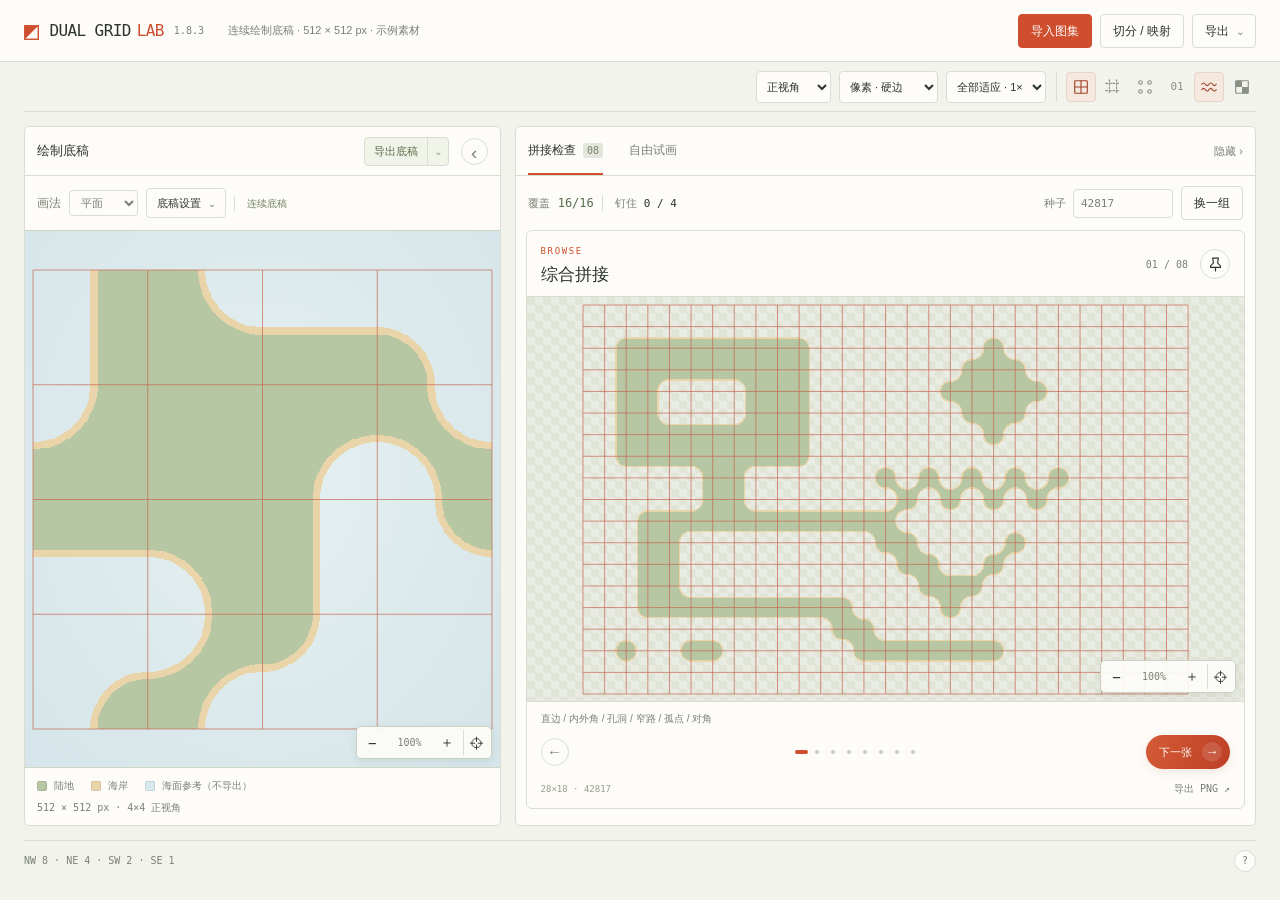
==== offline.html @ 9409408e "feat(dual-grid): 发布独立美术拼接工具与 Pages 配置 发布 16-tile 静态工具、离线页面及五份绘制底稿示例，添加 MIT 许可与面向使用者的简洁说明。 保留 README " ====
<!doctype html>
<!-- Generated by build.cjs. Edit index.html, styles.css and the JS sources, not this file. -->
<html lang="zh-CN">
<head>
  <meta charset="utf-8">
  <meta name="viewport" content="width=device-width, initial-scale=1">
  <meta name="color-scheme" content="light">
  <title>Dual Grid Lab · 16 Tile 工具</title>
  <style>
@charset "UTF-8";
:root {
  --paper: #f3f3ee;
  --panel: #fdfcf9;
  --ink: #2c332d;
  --muted: #7a8176;
  --line: #daddd2;
  --accent: #ce4e2e;
  --soft: #f8e9e2;
  --mono: "Cascadia Code", "Consolas", monospace;
  --sans: "Bahnschrift", "Microsoft YaHei UI", "PingFang SC", sans-serif;
}
* { box-sizing: border-box; }
[hidden] { display: none !important; }
body { margin: 0; background: var(--paper); color: var(--ink); font: 12px/1.5 var(--sans); }
button, input, select { font: inherit; color: inherit; }
button, summary { cursor: pointer; -webkit-tap-highlight-color: transparent; }
button:disabled { opacity: .4; cursor: not-allowed; }
button:focus-visible, input:focus-visible, select:focus-visible, summary:focus-visible, [tabindex]:focus-visible { outline: 2px solid var(--accent); outline-offset: 3px; }
button { background: transparent; border: 0; }
select, input { background: var(--panel); border: 1px solid var(--line); border-radius: 4px; padding: 7px 8px; min-width: 0; }
input[type=number] { font: 11px var(--mono); }
input[type=checkbox] { accent-color: var(--accent); width: 14px; height: 14px; margin: 0; }
canvas { display: block; image-rendering: auto; }
canvas.pixelated { image-rendering: pixelated; }
.sr-only { position: absolute; width: 1px; height: 1px; padding: 0; margin: -1px; overflow: hidden; clip-path: inset(50%); white-space: nowrap; border: 0; }
.masthead { min-height: 62px; padding: 12px 24px; display: flex; align-items: center; gap: 24px; background: var(--panel); border-bottom: 1px solid var(--line); }
.brand { display: flex; align-items: center; gap: 6px; white-space: nowrap; font: 16px var(--mono); letter-spacing: -.6px; }
.brand b { color: var(--accent); font-weight: 500; }
.brand-mark { color: var(--accent); font-size: 25px; margin-right: 5px; }
.version { color: var(--muted); font-size: 10px; letter-spacing: 0; padding-left: 4px; }
.file-info { flex: 1; min-width: 0; white-space: nowrap; overflow: hidden; text-overflow: ellipsis; color: var(--muted); font-size: 11px; }
.header-actions, .view-controls, .batch-actions, .paint-actions { display: flex; align-items: center; gap: 8px; }
.button, .popover > summary { display: inline-flex; align-items: center; justify-content: center; gap: 8px; border: 1px solid var(--line); border-radius: 4px; background: var(--panel); padding: 7px 12px; white-space: nowrap; min-height: 33px; }
.button:hover, .popover > summary:hover { border-color: #a4ac99; }
.button.primary { color: white; background: var(--accent); border-color: var(--accent); }
.text-button { color: var(--muted); padding: 4px 0; font-size: 11px; }
.text-button:hover { color: var(--accent); }
.button.error { color: #b03b28; border-color: #b03b28; }
main { padding: 0 24px; max-width: 2000px; margin: auto; }
.toolbar { display: flex; align-items: center; justify-content: flex-end; gap: 16px; min-height: 50px; border-bottom: 1px solid var(--line); }
.workbench { --work-height: max(480px, calc(100dvh - 200px)); display: grid; grid-template-columns: minmax(280px, .9fr) minmax(340px, 1.4fr); gap: 14px; height: var(--work-height); margin: 14px 0; }
.workbench[data-guide=collapsed] { grid-template-columns: 44px minmax(0, 1fr); }
.workbench[data-side=none] { grid-template-columns: minmax(0, 1fr) 44px; }
.guide-pane, .side-pane { min-width: 0; min-height: 0; border: 1px solid var(--line); border-radius: 5px; background: var(--panel); }
.guide-content, .side-content { display: flex; flex-direction: column; min-width: 0; min-height: 0; height: 100%; }
.workbench-heading { display: flex; align-items: center; justify-content: space-between; gap: 12px; min-height: 49px; padding: 0 12px; border-bottom: 1px solid var(--line); flex-shrink: 0; }
.workbench-heading h2 { margin: 0; font-size: 13px; font-weight: 500; }
.workbench-heading > .text-button { white-space: nowrap; }
.workbench-heading .icon-button { width: 27px; height: 27px; font-size: 19px; padding: 0; color: var(--muted); }
.guide-actions { display: flex; align-items: center; gap: 12px; margin-left: auto; }
.compare-guide { padding: 4px 6px; border-radius: 3px; color: var(--muted); font-size: 11px; white-space: nowrap; }
.compare-guide:hover { background: #edf0e5; color: var(--ink); }
.compare-guide[aria-pressed=true] { color: #a0442b; background: var(--soft); }
.guide-pane .workbench-heading { flex-wrap: wrap; padding-block: 8px; gap: 8px; }
.split-export { display: flex; align-items: center; border: 1px solid var(--line); border-radius: 4px; background: #f1f4e9; white-space: nowrap; }
.split-export > button { padding: 5px 9px; color: #596d49; font-size: 11px; }
.split-export > button:hover { background: #e5eddb; }
.split-export .popover > summary { min-height: 27px; padding: 3px 7px; border: 0; border-left: 1px solid var(--line); border-radius: 0 3px 3px 0; background: transparent; color: #596d49; }
.guide-export-menu .menu { width: 248px; }
.pane-rail { display: flex; align-items: center; justify-content: flex-start; width: 100%; height: 100%; padding: 18px 10px; writing-mode: vertical-rl; text-orientation: mixed; letter-spacing: 2px; font-size: 11px; color: #748164; background: linear-gradient(180deg, #f2f5eb, #e9eee1); border-radius: 4px; }
.pane-rail:hover { color: var(--accent); background: var(--soft); }
.guide-content > .context-bar, #gallery-panel > .context-bar, #paint-panel > .paint-heading { flex-shrink: 0; padding: 10px 12px; flex-wrap: wrap; gap: 8px; }
#gallery-panel, #paint-panel { display: flex; flex-direction: column; flex: 1; min-width: 0; min-height: 0; }
.tabs { display: flex; gap: 26px; align-self: stretch; }
.tabs > button { border-bottom: 2px solid transparent; padding: 13px 0; white-space: nowrap; color: var(--muted); }
.tabs > button.active { border-color: var(--accent); color: var(--ink); }
.tabs button span { font: 10px var(--mono); background: #e3e6db; color: #7b8372; padding: 2px 4px; border-radius: 3px; margin-left: 4px; }
.view-controls { flex-wrap: wrap; }
.view-controls select { font-size: 11px; padding: 6px; height: 32px; }
.quick-display { display: flex; align-items: center; gap: 2px; padding-left: 9px; margin-left: 2px; border-left: 1px solid var(--line); }
.display-toggle { position: relative; display: inline-flex; cursor: pointer; }
.display-toggle input { position: absolute; width: 1px; height: 1px; opacity: 0; }
.display-toggle > span, .display-background { display: inline-grid; place-items: center; width: 30px; height: 30px; border: 1px solid transparent; border-radius: 4px; color: #8a9183; background: transparent; }
.quick-display svg { width: 18px; height: 18px; fill: none; stroke: currentColor; stroke-width: 1.25; stroke-linecap: round; stroke-linejoin: round; }
.display-toggle .number-icon { font: 11px var(--mono); }
.display-toggle:hover > span, .display-background:hover { background: #e9ede1; color: #5a674f; }
.display-toggle input:checked + span { color: #a0442b; background: #f5e8df; border-color: #e6d4c5; }
.display-toggle input:focus-visible + span { outline: 2px solid var(--accent); outline-offset: 2px; }
.context-bar { min-height: 54px; display: flex; align-items: center; gap: 12px; padding: 10px 0; }
.inline-field { display: flex; align-items: center; gap: 8px; color: var(--muted); }
.inline-field select { padding: 5px 7px; font-size: 11px; }
.context-bar .popover > summary { padding: 5px 10px; min-height: 30px; font-size: 11px; }
.context-tag { color: #748164; font-size: 10px; border-left: 1px solid var(--line); padding-left: 12px; }
.context-tag.separated { color: var(--accent); }
.dimensions { margin-left: auto; color: var(--muted); font: 10px var(--mono); }
.preview-surface { --checker1: #e9ece3; --checker2: #e0e5d8; background: repeating-conic-gradient(var(--checker1) 0% 25%, var(--checker2) 0% 50%) 0 0 / 16px 16px; overflow: auto; scrollbar-width: thin; scrollbar-color: #b9c2ac #e4e8dc; }
.preview-surface.dark { --checker1: #252d2c; --checker2: #2c3533; }
.preview-surface.plain { background: #e6dece; }
.template-board.sea-preview { background: radial-gradient(ellipse at 50% 45%, #e6f0f1, #d5e5e9); }
.template-board, .paint-wrap { border: 1px solid #cfd6c6; border-radius: 4px; flex: 1; min-height: 180px; display: flex; align-items: flex-start; }
.template-board { border-radius: 0; border-inline: 0; }
.preview-surface canvas { flex: none; margin: auto; cursor: crosshair; }
.paint-wrap canvas { touch-action: none; }
.viewport-host { position: relative; overflow: hidden; touch-action: none; user-select: none; cursor: crosshair; }
.viewport-host[data-pan=true] { cursor: grab; }
.viewport-host.is-panning { cursor: grabbing; }
.viewport-host > canvas { position: absolute; z-index: 1; margin: 0; left: 0; top: 0; max-width: none; max-height: none; cursor: inherit; }
.viewport-grid { position: absolute; z-index: 2; display: block; max-width: none; max-height: none; overflow: visible; pointer-events: none; }
.viewport-tools { position: absolute; right: 8px; bottom: 8px; z-index: 3; display: flex; align-items: center; gap: 1px; padding: 3px; border: 1px solid #cbd2c0; border-radius: 5px; background: #fdfcf9ed; box-shadow: 0 2px 8px #28331f15; cursor: default; }
.viewport-tools button { height: 25px; min-width: 25px; padding: 0 5px; border-radius: 3px; font: 14px var(--mono); }
.viewport-tools button:hover:not(:disabled) { background: #e9eee0; color: var(--accent); }
.viewport-tools .viewport-scale { min-width: 48px; font-size: 10px; color: var(--muted); }
.viewport-tools .viewport-home { border-left: 1px solid var(--line); border-radius: 0 3px 3px 0; margin-left: 2px; }
.canvas-caption { display: flex; flex-wrap: wrap; justify-content: space-between; gap: 8px; padding: 10px 12px; font-size: 10px; color: var(--muted); flex-shrink: 0; }
.canvas-caption > span { display: flex; gap: 7px; align-items: center; }
.canvas-caption > span:last-child { font: 10px var(--mono); width: 100%; margin: 0; }
.canvas-caption i { width: 10px; height: 10px; display: inline-block; border: 1px solid #00000018; border-radius: 2px; margin-left: 10px; }
.canvas-caption i:first-child { margin-left: 0; }
.land-key { background: #b7c6a3; }
.coast-key { background: #ead5ab; }
.wall-key { background: #a98a68; }
.sea-key { background: #d9e9ef; }
.statusbar { border-top: 1px solid var(--line); min-height: 40px; display: flex; align-items: center; gap: 12px; color: var(--muted); font: 10px/1.6 var(--mono); }
#inspection { flex: 1; min-width: 0; overflow-wrap: anywhere; }
.statusbar .popover > summary { padding: 0; min-height: 22px; width: 22px; border-radius: 50%; }
.notice { color: var(--accent); font-size: 11px; margin: 0; }
.notice:not(:empty) { padding: 7px 0 12px; }
.popover { position: relative; flex-shrink: 0; }
.popover > summary { list-style: none; user-select: none; }
.popover > summary::-webkit-details-marker { display: none; }
.popover[open] > summary { border-color: #a4ac99; background: #eef0e8; }
.menu { position: absolute; right: 0; top: calc(100% + 8px); width: 240px; z-index: 20; padding: 10px; background: var(--panel); border: 1px solid var(--line); border-radius: 6px; box-shadow: 0 12px 32px #28331f20; font: 12px/1.6 var(--sans); color: var(--ink); }
.menu > button { width: 100%; display: block; text-align: left; padding: 9px 10px; border-radius: 3px; }
.menu > button:hover { background: #edf0e5; }
.menu small { display: block; color: var(--muted); font-size: 10px; margin-top: 2px; }
.menu-label { display: block; font-size: 10px; color: var(--muted); padding: 8px 10px 3px; }
.menu-label:not(:first-child) { border-top: 1px solid var(--line); margin-top: 4px; }
.check-menu { width: 165px; }
.toggle { display: flex; align-items: center; gap: 9px; padding: 8px; white-space: nowrap; }
.template-settings .menu { right: auto; left: 0; }
.menu .field:last-child { margin-bottom: 0; }
.help .menu { top: auto; bottom: calc(100% + 10px); width: min(340px, calc(100vw - 48px)); padding: 16px; }
.help p { margin-bottom: 0; color: var(--muted); font-size: 11px; }
.coverage { color: var(--muted); font-size: 11px; }
.coverage b { color: #596c4e; font: 12px var(--mono); margin-left: 5px; }
.pin-count { color: var(--muted); font-size: 11px; padding-left: 12px; border-left: 1px solid var(--line); }
.pin-count b { font: 11px var(--mono); margin-left: 4px; color: var(--ink); }
.batch-actions, .paint-actions { margin-left: auto; flex-wrap: wrap; }
.seed-label { display: flex; align-items: center; gap: 7px; color: var(--muted); font-size: 11px; }
.seed-label input { width: 100px; padding: 7px; }
.gallery { display: grid; grid-auto-flow: column; grid-auto-columns: minmax(300px, 1fr); gap: 12px; flex: 1; min-height: 0; overflow: auto; margin: 0 10px 10px; padding-bottom: 6px; scroll-snap-type: x proximity; scrollbar-width: thin; scrollbar-color: #b9c2ac var(--paper); overscroll-behavior-x: contain; }
.gallery[data-panes="1"] { grid-auto-columns: minmax(0, 1fr); }
.check-pane { display: flex; flex-direction: column; min-width: 0; min-height: 0; border: 1px solid var(--line); border-radius: 6px; background: var(--panel); overflow: hidden; scroll-snap-align: start; animation: pane-arrive .22s ease-out; }
.check-pane.pinned { border-top: 2px solid #94a67f; }
.pane-head { display: flex; align-items: center; gap: 12px; padding: 10px 14px 8px; }
.pane-head h2 { font-size: 17px; font-weight: 500; margin: 3px 0 0; }
.pane-kind { color: var(--accent); letter-spacing: 1.6px; font: 9px var(--mono); }
.pinned .pane-kind { color: #768967; }
.case-index { font: 10px var(--mono); color: var(--muted); margin-left: auto; white-space: nowrap; }
.icon-button { width: 30px; height: 30px; display: inline-grid; place-items: center; padding: 6px; flex-shrink: 0; border: 1px solid var(--line); border-radius: 50%; background: var(--panel); }
.icon-button svg { width: 17px; height: 17px; }
.icon-button:hover { border-color: #9fa68f; background: #f0f2e8; }
.pin-case[aria-pressed=true] { color: #617c4b; background: #edf2e4; border-color: #b4c2a6; }
.check-surface { flex: 1; min-height: 140px; display: flex; align-items: flex-start; border-block: 1px solid #d8ded0; }
.pane-head, .case-targets, .case-navigation, .pane-footer { flex-shrink: 0; }
.check-pane.invalid .check-surface::after { content: "切分无效 · 请修正图集设置"; position: absolute; inset: 0; display: grid; place-items: center; pointer-events: none; color: #a74932; font-size: 11px; }
.case-targets { padding: 9px 14px 0; color: var(--muted); font-size: 10px; white-space: nowrap; overflow: hidden; text-overflow: ellipsis; }
.case-navigation { padding: 9px 14px; display: grid; grid-template-columns: 28px minmax(0, 1fr) 84px; align-items: center; gap: 8px; }
.previous-case { width: 28px; height: 28px; padding: 0; font-size: 15px; color: var(--muted); }
.case-pagination { display: flex; justify-content: center; align-items: center; min-width: 0; }
.page-dot { width: 16px; height: 28px; padding: 0; display: inline-grid; place-items: center; }
.page-dot span { display: block; width: 4px; height: 4px; background: #c5cabc; border-radius: 4px; transition: width .18s ease, background .18s ease; }
.page-dot.active span { width: 13px; background: var(--accent); }
.page-dot:hover span { background: #8a9580; }
.next-case { display: flex; align-items: center; justify-content: space-between; gap: 8px; padding: 7px 8px 7px 13px; min-height: 34px; border-radius: 20px; font-size: 11px; color: #fffdf8; background: linear-gradient(110deg, #d45b36, #bc4027); box-shadow: 0 3px 8px #c04e2922; }
.next-case b { display: grid; place-items: center; font-size: 13px; font-weight: 400; width: 20px; height: 20px; background: #ffffff20; border-radius: 50%; transition: transform .18s; }
.next-case:hover b { transform: translateX(2px); }
.next-case:active { transform: translateY(1px); }
.pane-footer { display: flex; align-items: center; justify-content: space-between; gap: 8px; padding: 0 14px 8px; color: #979d8e; font: 9px var(--mono); }
.pane-footer .text-button { font-size: 10px; }
@keyframes pane-arrive { from { opacity: .4; transform: translateY(5px); } to { opacity: 1; transform: translateY(0); } }
@media (prefers-reduced-motion: reduce) { .check-pane { animation: none; } .page-dot span, .next-case b { transition: none; } }
.paint-hint { color: var(--muted); font-size: 11px; }
.paint-actions .button[aria-pressed=true] { background: var(--soft); border-color: var(--accent); }
.paint-wrap { margin: 0 12px 12px; }
.template-warning { color: #ad3826; padding: 8px; background: #fbeae4; }
dialog { color: var(--ink); background: var(--panel); border: 1px solid var(--line); border-radius: 7px; padding: 0; width: min(460px, calc(100vw - 24px)); max-height: calc(100dvh - 40px); box-shadow: 0 24px 80px #1b291e30; }
dialog::backdrop { background: #28342b45; backdrop-filter: blur(2px); }
.dialog-head { position: sticky; top: 0; z-index: 1; display: flex; align-items: center; justify-content: space-between; padding: 17px 22px; background: var(--panel); border-bottom: 1px solid var(--line); }
.dialog-head h2 { font-size: 15px; font-weight: 500; margin: 0; }
.source-body { padding: 20px 22px; }
.drop-zone { display: flex; flex-direction: column; align-items: center; gap: 6px; padding: 23px 8px; border: 1px dashed #acb69f; border-radius: 4px; cursor: pointer; background: linear-gradient(120deg, #f4f6ef, #edefe6); }
.drop-zone strong { font-weight: 500; }
.drop-zone span { color: var(--muted); font-size: 10px; }
.drop-zone:hover, .drop-zone.over { background: var(--soft); border-color: var(--accent); }
.source-actions { display: flex; align-items: center; justify-content: space-between; margin: 8px 0 17px; color: var(--muted); font-size: 10px; }
.field { display: block; color: #68705f; font-size: 11px; margin-bottom: 14px; }
.field select { display: block; width: 100%; margin-top: 5px; }
.field select:disabled { color: var(--muted); background: #f0f2e9; }
.field input[type=range] { width: 100%; margin: 9px 0 0; padding: 0; height: 14px; accent-color: #8a9d72; }
.field output { float: right; font: 11px var(--mono); color: var(--ink); }
.field-pair, .number-pair { display: grid; grid-template-columns: 1fr 1fr; gap: 7px; }
.field-pair { gap: 12px; }
.number-pair { margin-top: 5px; }
.number-pair input { width: 100%; }
.color-field { display: flex; align-items: center; justify-content: space-between; }
input[type=color] { padding: 2px; width: 50px; height: 30px; }
.slice-info { background: #edf1e7; color: #617b51; padding: 7px 9px; font: 10px/1.6 var(--mono); border-radius: 3px; margin-bottom: 14px; }
.slice-info.error { color: #ac3525; background: #fbe7df; }
.slice-details { border-top: 1px solid var(--line); padding-top: 12px; }
.slice-details summary { font-size: 11px; color: var(--muted); }
.slice-details summary b { font: 10px var(--mono); float: right; }
.atlas-topline { display: flex; align-items: center; justify-content: space-between; color: var(--muted); margin: 12px 0 8px; font-size: 10px; }
.atlas-grid { display: grid; grid-template-columns: repeat(4, minmax(0, 1fr)); gap: 6px; }
.tile-slot { min-width: 0; }
.tile-button { position: relative; width: 100%; padding: 8px 3px 4px; background: #eef0e6; border: 1px solid var(--line); border-radius: 3px; display: grid; justify-items: center; gap: 4px; }
.tile-button:hover, .tile-button.active { background: var(--soft); border-color: var(--accent); }
.tile-button canvas { width: 46px; height: auto; max-height: 46px; object-fit: contain; }
.tile-button span { font: 9px var(--mono); color: var(--muted); }
.tile-slot select { width: 100%; font: 9px var(--mono); padding: 4px 1px; margin-top: 4px; }
.corner-dots { position: absolute; inset: 8px 12px 23px; pointer-events: none; }
.corner-dots i { position: absolute; width: 6px; height: 6px; border-radius: 50%; border: 1px solid #3c4335; background: #faf9e9; }
.corner-dots i.on { background: var(--accent); }
.corner-dots i:nth-child(1) { top: 0; left: 0; }
.corner-dots i:nth-child(2) { top: 0; right: 0; }
.corner-dots i:nth-child(3) { bottom: 0; left: 0; }
.corner-dots i:nth-child(4) { bottom: 0; right: 0; }
.hint { color: var(--muted); font-size: 11px; margin-bottom: 0; }
@media (max-width: 1150px) { .masthead { gap: 16px; } .toolbar { gap: 10px; } .tabs { gap: 18px; } }
@media (max-width: 850px) {
  .file-info { display: none; }
  .masthead { justify-content: space-between; }
  .toolbar { padding: 9px 0; gap: 0; }
  .tabs { min-height: 48px; }
  .tabs > button { padding: 13px 0; }
  .view-controls { width: 100%; }
  .view-controls select { flex: 1 1 auto; min-width: 0; }
  .quick-display { margin-left: auto; }
}
@media (max-width: 700px) {
  .workbench { grid-template-columns: minmax(0, 1fr); height: auto; gap: 12px; }
  .workbench[data-guide=collapsed] { grid-template-columns: 42px minmax(0, 1fr); }
  .workbench[data-side=none] { grid-template-columns: minmax(0, 1fr) 42px; }
  .guide-content { height: clamp(360px, calc(100dvh - 220px), 580px); }
  .side-content { height: max(480px, calc(100dvh - 240px)); }
  .pane-rail { min-height: 90px; }
}
@media (max-width: 540px) {
  main { padding: 0 12px; }
  .masthead { padding: 10px 12px; flex-wrap: wrap; gap: 10px; }
  .brand { font-size: 14px; }
  .brand-mark { font-size: 22px; }
  .version { font-size: 9px; }
  .header-actions { width: 100%; gap: 7px; }
  .header-actions > .button { flex: 1; padding: 7px 9px; }
  .quick-display { width: 100%; justify-content: flex-end; border: 0; padding-left: 0; margin-left: 0; }
  .context-bar { gap: 8px; flex-wrap: wrap; }
  .context-tag { display: none; }
  .dimensions { width: 100%; margin-left: 0; }
  .canvas-caption { font-size: 9px; gap: 4px; }
  .gallery { grid-auto-columns: minmax(288px, 1fr); gap: 12px; }
  .batch-actions, .paint-actions { margin-left: 0; gap: 6px; }
  .paint-hint { width: 100%; }
  .seed-label input { width: 92px; }
  .menu { width: min(240px, calc(100vw - 24px)); }
  .export-menu .menu { right: 0; }
  .template-settings .menu { left: auto; right: -35px; }
  .statusbar { align-items: flex-start; padding: 8px 0; }
  .help { margin-left: auto; }
}

</style>
</head>
<body>
  <header class="masthead">
    <div class="brand"><span class="brand-mark" aria-hidden="true">◩</span>DUAL GRID <b>LAB</b><span class="version">1.8.3</span></div>
    <span id="file-info" class="file-info">连续绘制底稿 · 512 × 512 px</span>
    <div class="header-actions">
      <button id="import-open" class="button primary">导入图集</button>
      <button id="source-open" class="button" aria-haspopup="dialog" aria-controls="source-panel">切分 / 映射</button>
      <details class="popover export-menu">
        <summary>导出 <span aria-hidden="true">⌄</span></summary>
        <div class="menu">
          <span class="menu-label">导入素材</span>
          <button id="atlas-export">AnyRuleD 图集 PNG <small>原生尺寸 · 4×4 · 状态 0–15</small></button>
          <button id="mapping-export">映射 JSON <small>辅助说明，非 Unity 资产</small></button>
        </div>
      </details>
    </div>
  </header>
  <main>
    <div class="toolbar">
      <div class="view-controls">
        <select id="view" aria-label="预览视角"><option value="ortho">正视角</option><option value="iso">等距 2:1</option></select>
        <select id="filter" aria-label="纹理过滤" title="生成底稿：硬像素／平滑；导入作品：只改变显示取样，不修改原像素"><option value="nearest" selected>像素 · 硬边</option><option value="bilinear">双线性 · 平滑</option></select>
        <select id="zoom" aria-label="全部画布缩放"><option value="local" disabled>独立视图</option><option value="0" selected>全部适应 · 1×</option><option value="2">全部 2×</option><option value="3">全部 3×</option><option value="4">全部 4×</option><option value="native">原像素 1:1</option></select>
        <div class="quick-display" role="group" aria-label="辅助显示快捷开关">
          <label class="display-toggle" title="切分线 · G"><input id="grid" type="checkbox" checked aria-label="切分线" aria-keyshortcuts="G"><span><svg viewBox="0 0 20 20" aria-hidden="true"><rect x="3" y="3" width="14" height="14" rx="1"/><path d="M10 3v14M3 10h14"/></svg></span></label>
          <label class="display-toggle" title="逻辑线 · L"><input id="dual" type="checkbox" aria-label="逻辑线" aria-keyshortcuts="L"><span><svg viewBox="0 0 20 20" aria-hidden="true"><path stroke-dasharray="2 2" d="M6 2v16M14 2v16M2 6h16M2 14h16"/></svg></span></label>
          <label class="display-toggle" title="角点 · P"><input id="logic" type="checkbox" aria-label="角点" aria-keyshortcuts="P"><span><svg viewBox="0 0 20 20" aria-hidden="true"><circle cx="5" cy="5" r="2"/><circle cx="15" cy="5" r="2"/><circle cx="5" cy="15" r="2"/><circle cx="15" cy="15" r="2"/></svg></span></label>
          <label class="display-toggle" title="状态编号 · N"><input id="labels" type="checkbox" aria-label="状态编号" aria-keyshortcuts="N"><span class="number-icon" aria-hidden="true">01</span></label>
          <label class="display-toggle" title="底稿海面参考 · W"><input id="sea-preview" type="checkbox" checked aria-label="底稿海面参考" aria-keyshortcuts="W"><span><svg viewBox="0 0 20 20" aria-hidden="true"><path d="M2 7q2-3 4 0t4 0t4 0t4 0M2 13q2-3 4 0t4 0t4 0t4 0"/></svg></span></label>
          <button id="background" class="display-background" title="画布背景：浅色棋盘 · B" aria-label="画布背景：浅色棋盘，点击切换" aria-keyshortcuts="B"><svg viewBox="0 0 20 20" aria-hidden="true"><rect x="3" y="3" width="14" height="14" rx="1"/><path fill="currentColor" stroke="none" d="M3 3h7v7H3zM10 10h7v7h-7z"/></svg></button>
        </div>
      </div>
    </div>
    <div id="workbench" class="workbench" data-guide="expanded" data-side="gallery">
    <section id="template-panel" class="guide-pane" role="region" aria-labelledby="template-title">
      <button id="guide-restore" class="pane-rail" aria-label="展开左侧底稿" aria-expanded="false" aria-controls="guide-content" hidden>底稿 ›</button>
      <div id="guide-content" class="guide-content">
      <header class="workbench-heading">
        <h2 id="template-title">绘制底稿</h2>
        <div class="guide-actions">
          <button id="compare-guide" class="compare-guide" aria-pressed="false" hidden title="仅切换左侧预览，保留作品与右侧拼接">对照底稿</button>
          <div class="split-export">
            <button id="example-export" title="生成示例 PNG：底色＋当前辅助线，海域透明">导出底稿</button>
            <details class="popover export-menu guide-export-menu">
              <summary aria-label="选择底稿导出格式" title="更多底稿格式">⌄</summary>
              <div class="menu">
                <button id="guide-export">分层 SVG <small>推荐绘制 · 底色／立面／辅助线分层</small></button>
                <button id="template-export">纯底色 PNG <small>不含辅助线，海域透明</small></button>
                <button id="overlay-export">辅助线 PNG <small>透明参考层，与纯底色同尺寸</small></button>
              </div>
            </details>
          </div>
          <button id="guide-toggle" class="icon-button" aria-label="收起左侧底稿" aria-expanded="true" aria-controls="guide-content" title="收起到底稿窄栏">‹</button>
        </div>
      </header>
      <div class="context-bar">
        <label class="inline-field">画法<select id="guide-style" title="仅改变生成底稿；伪透视使用正视角，不重绘导入作品"><option value="flat">平面</option><option value="pseudo">伪透视</option></select></label>
        <details class="popover template-settings">
          <summary>底稿设置 <span aria-hidden="true">⌄</span></summary>
          <div class="menu">
            <label class="field">单格尺寸<select id="guide-size"><option id="import-size" value="custom" hidden>按作品尺寸</option><option value="4">4 px</option><option value="8">8 px</option><option value="16">16 px</option><option value="32">32 px</option><option value="64">64 px</option><option value="128" selected>128 px</option><option value="256">256 px</option></select></label>
            <label class="field color-field">陆地色<input type="color" id="guide-color" value="#b7c6a3" aria-label="底稿填色"></label>
            <label class="field">对角连接<select id="saddle"><option value="connected" selected>陆地优先连接</option><option value="separate">海水优先连接</option></select></label>
            <label id="relief-setting" class="field" hidden>前沿厚度 <output id="relief-value" for="relief-depth">18%</output><input id="relief-depth" type="range" min="6" max="28" value="18" step="1" aria-label="伪透视前沿厚度（占单格百分比）"></label>
          </div>
        </details>
        <span id="template-topology" class="context-tag">连续底稿</span>
      </div>
      <div class="template-board preview-surface"><canvas id="template-canvas" aria-label="连续16态美术绘制模板"></canvas></div>
      <div id="template-warning" class="template-warning" role="status" hidden></div>
      <div class="canvas-caption"><span id="template-legend"><i class="land-key"></i>陆地 <i class="coast-key"></i><span id="edge-caption">海岸</span> <i class="wall-key" hidden></i><span id="wall-caption" hidden>前沿立面</span> <i class="sea-key"></i>海面参考（不导出）</span><span id="template-dimensions" class="dimensions">512 × 512 px · 4×4</span></div>
      </div>
    </section>
    <section id="side-panel" class="side-pane" aria-label="检查与试画">
      <button id="side-restore" class="pane-rail" aria-label="展开右侧工作区" aria-expanded="false" aria-controls="side-content" hidden>‹ 拼接检查</button>
      <div id="side-content" class="side-content">
      <header class="workbench-heading">
        <div class="tabs" role="tablist" aria-label="右侧工作模式">
          <button id="gallery-tab" role="tab" aria-selected="true" aria-controls="gallery-panel" class="active">拼接检查 <span>08</span></button>
          <button id="paint-tab" role="tab" aria-selected="false" aria-controls="paint-panel" tabindex="-1">自由试画</button>
        </div>
        <button id="side-toggle" class="text-button" aria-label="隐藏右侧工作区" aria-expanded="true" aria-controls="side-content">隐藏 ›</button>
      </header>
    <section id="gallery-panel" role="tabpanel" aria-labelledby="gallery-tab">
      <div class="context-bar">
        <span class="coverage">覆盖 <b id="coverage-count">16/16</b></span>
        <span class="pin-count">钉住 <b id="pin-count">0 / 4</b></span>
        <div class="batch-actions"><label class="seed-label">种子 <input id="seed" type="number" min="0" max="4294967295" value="42817" aria-label="地形种子"></label><button id="regenerate" class="button" title="仅更新浏览栏，钉住栏保持原来的组">换一组</button></div>
      </div>
      <div id="gallery" class="gallery" aria-label="拼接检查分栏"></div>
    </section>
    <section id="paint-panel" role="tabpanel" aria-labelledby="paint-tab" hidden>
      <div class="context-bar paint-heading">
        <span class="paint-hint">滚轮缩放 · 空格拖动 · Shift / 右键擦除</span>
        <div class="paint-actions"><button id="paint-pan" class="button" aria-pressed="false">移动</button><button id="paint-mode" class="button" aria-pressed="false">模式：绘制</button><button id="undo" class="button">撤销</button><button id="clear" class="button">清空</button><button id="paint-export" class="button">导出 PNG</button></div>
      </div>
      <div class="paint-wrap preview-surface"><canvas id="paint-canvas" aria-label="自由试画地形画布" tabindex="0"></canvas></div>
    </section>
      </div>
    </section>
    </div>
    <footer class="statusbar">
      <span id="inspection">NW 8 · NE 4 · SW 2 · SE 1</span>
      <button id="unselect" class="text-button" hidden>取消追踪 ×</button>
      <details class="popover help">
        <summary aria-label="操作说明">?</summary>
        <div class="menu">
          <strong>操作说明</strong>
          <p>导入 PNG / WebP / JPEG，最大 16 MiB。尺寸自动识别；输入类型、边距及状态顺序在「切分 / 映射」中设置。</p>
          <p>画布100%／1×是各自适应当前窗口的基准，不是原像素大小；切分辨率后保持相对倍率和位置，不会把4／8px缩成小图。倍率按钮回到1×，回正同时居中。顶部「原像素1:1」才是一个源像素对应一个CSS像素，按钮显示1:1；导出始终保持原生尺寸。</p>
          <p>像素模式在原生网格生成硬边底稿，固定颜色、alpha仅0或255，支持4／8／16～256px。导出辅助层按像素绘制，页面网格保持1px细线；4／8px省略放不下的编号，细边与厚度按整像素量化。双线性保留平滑路径。导入作品不做去透明或改色；精查真实像素可选「原像素1:1」。</p>
          <p>顶栏图标一键切换切分线／逻辑线／角点／编号／海面，悬停查看名称；快捷键依次为 G／L／P／N／W，B 切换背景。输入框和弹窗内不触发。</p>
          <p>左侧「导出底稿」生成示例PNG（含当前辅助线），旁边箭头提供纯底色PNG、辅助线PNG和推荐作画的分层SVG。蓝色海面不导出；在新图层作画，导回前隐藏参考／辅助线层。</p>
          <p>左侧「画法」选择平面或伪透视：上沿薄边、下沿厚立面，厚度在底稿设置中调节。伪透视自动使用正视角；切等距会恢复平面。只影响生成底稿；导入作品不会被重绘。立面收在格内，不模拟真实高度或悬挑。</p>
          <p>未导入时左侧显示底稿；导入成功后自动显示作品，标题旁「对照底稿／返回作品」只切换左侧，不替换作品或右侧拼接。对照与底稿导出跟随作品原生单格尺寸；切分无效时明确暂停作品预览，可点击对照继续看底稿。</p>
          <p>等距仅支持 2:1 地面，不支持高度或越界悬挑。输入类型与预览视角独立。</p>
          <p>点击图块追踪状态；试画支持 Ctrl / Cmd + Z，最多撤销 40 步。页面关闭不保留数据。所有图像只在本地处理。</p>
          <p>检查栏点击「下一张」翻页，圆点可直接跳转。钉住会新增一栏并保留当前组，浏览栏自动下一张；最多4个钉住栏，每栏仍可独立翻页。换一组不影响钉住栏；素材与显示设置同步更新，窄屏可横向滚动分栏。</p>
          <p>左侧底稿常驻，可收为窄栏。右侧拼接检查与自由试画互斥，可整体隐藏；点击窄栏恢复。收起不清空钉住、种子或笔画，至少保留一侧展开。窄屏两侧展开时上下排列。</p>
          <p>各画布视图独立；顶部缩放用于统一重置全部画布。试画默认左键绘制，点「移动」后左键平移，也可按住空格或使用中键临时平移。拖动不触发选格，翻检查图会自动回正。</p>
        </div>
      </details>
    </footer>
    <p id="notice" class="notice" role="status" aria-live="polite"></p>
  </main>
  <dialog id="source-panel" aria-labelledby="source-title">
    <div class="dialog-head"><h2 id="source-title">图集设置</h2><button id="source-close" class="text-button" aria-label="关闭图集设置">关闭 ×</button></div>
    <div class="source-body">
      <label id="drop-zone" class="drop-zone" tabindex="0" role="button" aria-label="选择或拖入16 tile图集">
        <strong>选择或拖入图集</strong><span>PNG / WebP / JPEG · ≤16 MiB</span>
        <input id="file" type="file" accept="image/png,image/webp,image/jpeg" hidden>
      </label>
      <div class="source-actions"><span>图像不会上传；底稿对照在左侧标题栏。</span></div>
      <label class="field">输入类型<select id="source-geometry"><option value="square">正视角 · 方格图集</option><option value="iso-sheet">等距 · 整张菱形图（2:1）</option><option value="iso-cells">等距 · 菱形逐格矩形排版（2:1）</option></select></label>
      <label class="field">图集形状<select id="shape"><option value="auto">自动识别 · 16 格</option><option value="4x4">4 × 4</option><option value="8x2">8 × 2</option><option value="2x8">2 × 8</option><option value="16x1">16 × 1</option><option value="1x16">1 × 16</option></select></label>
      <div class="field-pair">
        <label class="field">外边距 X / Y<div class="number-pair"><input id="margin-x" aria-label="水平外边距" type="number" min="0" max="512" value="0"><input id="margin-y" aria-label="垂直外边距" type="number" min="0" max="512" value="0"></div></label>
        <label class="field">格间距 X / Y<div class="number-pair"><input id="gap-x" aria-label="水平格间距" type="number" min="0" max="128" value="0"><input id="gap-y" aria-label="垂直格间距" type="number" min="0" max="128" value="0"></div></label>
      </div>
      <div id="slice-info" class="slice-info" role="status">自动识别中</div>
      <label class="field">状态排版<select id="layout"><option value="continuous">连续绘制 · 16 态共边</option><option value="artist">旧版 · 3×3 主体＋特殊角</option><option value="anyrule">AnyRuleD · 状态 00 → 15</option><option value="legacy">旧 H5 · NW1 / NE2 / SW4 / SE8</option><option value="custom">自定义对应</option></select></label>
      <details class="slice-details"><summary>切片检查 <b id="tile-size">128 × 128 px</b></summary>
        <div class="atlas-topline"><span>槽位 → 状态</span><button id="corners" class="text-button" aria-pressed="false">显示四角</button></div>
        <div id="atlas" class="atlas-grid" aria-label="16张切片及其状态"></div>
      </details>
      <p id="mapping-info" class="hint">点选切片追踪状态。</p>
    </div>
  </dialog>
  <script>
/* Pure layout and sample-grid logic. No Unity or AnyRuleD source is included. */
(function (root) {
  "use strict";
  const Lab = root.DualGridLab = {};
  Lab.convention = "NW8-NE4-SW2-SE1-v1";
  Lab.layouts = {
    continuous: [5, 11, 3, 2, 7, 15, 14, 9, 12, 13, 10, 4, 1, 6, 8, 0],
    artist: [1, 3, 2, 7, 5, 15, 10, 11, 4, 12, 8, 13, 14, 6, 9, 0],
    anyrule: Array.from({ length: 16 }, (_, i) => i),
    legacy: Array.from({ length: 16 }, (_, i) =>
      ((i & 1) << 3) | ((i & 2) << 1) | ((i & 4) >> 1) | ((i & 8) >> 3))
  };
  Lab.stateLabel = function (mask) {
    if (mask === 0) return "空白";
    if (mask === 15) return "填满";
    return ["左上", "右上", "左下", "右下"].filter((_, i) => mask & (8 >> i)).join("＋");
  };
  Lab.validateMapping = function (mapping) {
    return mapping.length === 16 && new Set(mapping).size === 16 &&
      mapping.every(value => Number.isInteger(value) && value >= 0 && value <= 15);
  };
  Lab.infer = function (width, height, shape, marginX, marginY, gapX, gapY, geometry = "square") {
    const values = [marginX, marginY, gapX, gapY];
    if (!values.every(value => Number.isInteger(value) && value >= 0 && value <= 512))
      throw new Error("边距和间距须为 0–512 的整数像素。");
    if (geometry === "iso-sheet") {
      if (shape !== "auto" && shape !== "4x4")
        throw new Error("整张菱形图采用 4×4 逻辑排版，请选择自动或 4×4。");
      if (values.some(Boolean))
        throw new Error("整张菱形图须裁到菱形外接框，无外边距／格间距。");
      const tileWidth = width / 4, tileHeight = height / 4;
      if (tileWidth !== tileHeight * 2 || !Number.isInteger(tileHeight) || tileHeight < 2 || tileHeight > 256)
        throw new Error("整张等距图须为 2:1，宽高各可整除 4；单格菱形高度 2–256 px。");
      return { cols: 4, rows: 4, size: tileHeight, tileWidth, tileHeight, geometry, marginX, marginY, gapX, gapY };
    }
    const shapes = shape === "auto" ? [[4, 4], [8, 2], [2, 8], [16, 1], [1, 16]] :
      [shape.split("x").map(Number)];
    for (const [cols, rows] of shapes) {
      if (cols * rows !== 16) continue;
      const cellX = (width - marginX * 2 - gapX * (cols - 1)) / cols;
      const cellY = (height - marginY * 2 - gapY * (rows - 1)) / rows;
      const ratio = geometry === "iso-cells" ? 2 : 1;
      if (cellX === cellY * ratio && Number.isInteger(cellX) && Number.isInteger(cellY) && cellY >= 2 && cellY <= 256)
        return { cols, rows, size: cellY, tileWidth: cellX, tileHeight: cellY,
          geometry, marginX, marginY, gapX, gapY };
    }
    throw new Error(`无法切成 16 个${geometry === "iso-cells" ? "2:1 菱形外接框" : "正方形"}（单格高度 2–256 px）。请核对形状、边距和间距。`);
  };
  Lab.sourceRect = function (slice, slot) {
    if (slice.geometry === "iso-sheet") {
      const x = slot % 4, y = Math.floor(slot / 4);
      return { x: (x - y + 3) * slice.tileWidth / 2, y: (x + y) * slice.tileHeight / 2,
        width: slice.tileWidth, height: slice.tileHeight, clip: "diamond" };
    }
    return {
      x: slice.marginX + (slot % slice.cols) * (slice.tileWidth + slice.gapX),
      y: slice.marginY + Math.floor(slot / slice.cols) * (slice.tileHeight + slice.gapY),
      width: slice.tileWidth, height: slice.tileHeight,
      clip: slice.geometry === "iso-cells" ? "diamond" : "rectangle"
    };
  };
  Lab.random = function (seed) {
    let value = Number(seed) >>> 0;
    return function () {
      value = (value + 0x6d2b79f5) >>> 0;
      let t = Math.imul(value ^ (value >>> 15), 1 | value);
      t ^= t + Math.imul(t ^ (t >>> 7), 61 | t);
      return ((t ^ (t >>> 14)) >>> 0) / 4294967296;
    };
  };
  Lab.map = function (width, height, title, tag, description) {
    return { width, height, title, tag, description, cells: new Uint8Array((width + 1) * (height + 1)) };
  };
  Lab.get = function (map, x, y) {
    return x >= 0 && y >= 0 && x <= map.width && y <= map.height ?
      map.cells[y * (map.width + 1) + x] : 0;
  };
  Lab.set = function (map, x, y, value) {
    if (x >= 0 && y >= 0 && x <= map.width && y <= map.height)
      map.cells[y * (map.width + 1) + x] = value ? 1 : 0;
  };
  Lab.mask = function (map, x, y) {
    return Lab.get(map, x, y) * 8 + Lab.get(map, x + 1, y) * 4 +
      Lab.get(map, x, y + 1) * 2 + Lab.get(map, x + 1, y + 1);
  };
  Lab.coverage = function (maps) {
    const counts = new Array(16).fill(0);
    for (const map of maps)
      for (let y = 0; y < map.height; y++)
        for (let x = 0; x < map.width; x++) counts[Lab.mask(map, x, y)]++;
    return counts;
  };
  Lab.makeBatch = function (seed) {
    const rng = Lab.random(seed);
    const maps = [
      Lab.map(25, 17, "16 态全景", "ALL CORNERS", "独立四角印章，完整覆盖 00–15，找出错格与缺格。"),
      Lab.map(25, 17, "孤岛与外缘", "OUTER EDGES", "大小地形块、单点与相邻孤岛，检查外角和轮廓。"),
      Lab.map(25, 17, "孔洞与内角", "INNER CORNERS", "连续实心区域里的空洞，检查内凹、边缘与底色泄漏。"),
      Lab.map(25, 17, "窄路与阶梯", "THIN PATHS", "单格通道、折返与阶梯，观察薄连接和重复纹理。"),
      Lab.map(25, 17, "对角压力", "SADDLE CASES", "两种对角、棋盘和斜向连接，重点看状态 06 / 09。"),
      Lab.map(25, 17, "随机洞网", "SEEDED CAVES", "同一套图在不规则地形里的连续表现；种子可复现。")
    ];
    const states = Array.from({ length: 16 }, (_, i) => i);
    for (let i = 15; i > 0; i--) {
      const j = Math.floor(rng() * (i + 1));
      [states[i], states[j]] = [states[j], states[i]];
    }
    states.forEach((mask, i) => {
      const x = 3 + (i % 4) * 6, y = 2 + Math.floor(i / 4) * 4;
      [[0, 0, 8], [1, 0, 4], [0, 1, 2], [1, 1, 1]].forEach(([dx, dy, bit]) =>
        Lab.set(maps[0], x + dx, y + dy, mask & bit));
    });
    for (let i = 0; i < 9; i++) {
      const cx = 2 + rng() * 21, cy = 2 + rng() * 13;
      const radius = 1 + rng() * 2.8;
      for (let y = 1; y < 17; y++)
        for (let x = 1; x < 25; x++)
          if (((x - cx) / radius) ** 2 + ((y - cy) / (radius * .7)) ** 2 < 1)
            Lab.set(maps[1], x, y, 1);
    }
    Lab.set(maps[1], 1, 1, 1);
    const holes = Array.from({ length: 5 }, (_, i) =>
      ({ x: 4 + i * 4 + rng(), y: 5 + rng() * 7, r: 1.4 + rng() * 1.1 }));
    for (let y = 2; y < 16; y++)
      for (let x = 2; x < 24; x++)
        if (!holes.some(h => (x - h.x) ** 2 + (y - h.y) ** 2 < h.r ** 2))
          Lab.set(maps[2], x, y, 1);
    const shift = Math.floor(rng() * 3);
    for (let y = 1; y < 17; y++)
      for (let x = 1; x < 25; x++) {
        const lane = y === 3 || y === 8 || y === 13;
        const turn = (x === 22 && y >= 3 && y <= 8) || (x === 3 && y >= 8 && y <= 13);
        const stair = y === 16 - Math.floor((x + shift) / 2) && x > 6 && x < 20;
        if ((lane && x >= 3 && x <= 22) || turn || stair) Lab.set(maps[3], x, y, 1);
      }
    for (let y = 2; y < 16; y++)
      for (let x = 2; x < 24; x++) {
        const checker = x < 11 && ((x + y + shift) % 2 === 0);
        const diagonal = x > 13 && (Math.abs(x - y - 10) <= 0 || Math.abs(x + y - 29) <= 0);
        if (checker || diagonal) Lab.set(maps[4], x, y, 1);
      }
    for (let y = 1; y < 17; y++)
      for (let x = 1; x < 25; x++) Lab.set(maps[5], x, y, rng() > .43);
    for (let pass = 0; pass < 2; pass++) {
      const copy = maps[5].cells.slice();
      for (let y = 1; y < 17; y++)
        for (let x = 1; x < 25; x++) {
          let neighbours = 0;
          for (let dy = -1; dy <= 1; dy++)
            for (let dx = -1; dx <= 1; dx++)
              neighbours += copy[(y + dy) * 26 + x + dx];
          Lab.set(maps[5], x, y, neighbours >= 5);
        }
    }
    return maps;
  };
})(globalThis);

</script>
  <script>
(function (Lab) {
  "use strict";
  function overview() {
    const rows = [
      ".............................",
      ".............................",
      "..#########........#.........",
      "..#########.......###........",
      "..##....###......#####.......",
      "..##....###.......###........",
      "..#########........#.........",
      "..#########..................",
      "......##......#.#.#.#.#......",
      "......##.......#.#.#.#.......",
      "...############..............",
      "...##.........##....#........",
      "...##..........##..#.........",
      "...##...........###..........",
      "...##########....#...........",
      "............##...............",
      "..#..##......#######.........",
      ".............................",
      "............................."
    ];
    const map = Lab.map(28, 18, "综合拼接", "OVERVIEW",
      "直边 / 内外角 / 孔洞 / 窄路 / 孤点 / 对角");
    rows.forEach((row, y) => Array.from(row).forEach((value, x) =>
      Lab.set(map, x, y, value === "#")));
    return map;
  }
  function edgePairs() {
    const map = Lab.map(66, 34, "共边组合", "128 EDGE PAIRS",
      "64 种横向＋64 种纵向相邻组合；放大检查共边");
    // Two adjacent cells share six binary corner samples: 2^6 possibilities per direction.
    for (let direction = 0; direction < 2; direction++)
      for (let pattern = 0; pattern < 64; pattern++) {
        const x0 = 2 + (pattern % 8 + direction * 8) * 4;
        const y0 = 2 + Math.floor(pattern / 8) * 4;
        const width = direction === 0 ? 3 : 2, height = direction === 0 ? 2 : 3;
        for (let y = 0; y < height; y++)
          for (let x = 0; x < width; x++)
            Lab.set(map, x0 + x, y0 + y, pattern & (1 << (y * width + x)));
      }
    return map;
  }
  Lab.makeChecks = function (seed) {
    const batch = Lab.makeBatch(seed);
    return [overview(), ...batch.slice(0, 5), edgePairs(), batch[5]];
  };
})(globalThis.DualGridLab);

</script>
  <script>
(function (Lab) {
  "use strict";
  const nw = "M0 .5A.5 .5 0 0 0 .5 0H0Z";
  const ne = "M.5 0A.5 .5 0 0 0 1 .5V0Z";
  const sw = "M.5 1A.5 .5 0 0 0 0 .5V1Z";
  const se = "M1 .5A.5 .5 0 0 0 .5 1H1Z";
  const square = "M0 0H1V1H0Z";
  const arcs = {
    nw: "M0 .5A.5 .5 0 0 0 .5 0", ne: "M.5 0A.5 .5 0 0 0 1 .5",
    sw: "M.5 1A.5 .5 0 0 0 0 .5", se: "M1 .5A.5 .5 0 0 0 .5 1"
  };
  Lab.contour = function (mask, connected = true) {
    const fills = ["", se, sw, "M0 .5H1V1H0Z", ne, "M.5 0H1V1H.5Z",
      ne + sw, square + nw, nw, nw + se, "M0 0H.5V1H0Z",
      square + ne, "M0 0H1V.5H0Z", square + sw, square + se, square];
    const lines = ["", arcs.se, arcs.sw, "M0 .5H1", arcs.ne, "M.5 0V1",
      arcs.ne + arcs.sw, arcs.nw, arcs.nw, arcs.nw + arcs.se, "M.5 0V1",
      arcs.ne, "M0 .5H1", arcs.sw, arcs.se, ""];
    if (connected && mask === 6) return { fill: square + nw + se, line: arcs.nw + arcs.se };
    if (connected && mask === 9) return { fill: square + ne + sw, line: arcs.ne + arcs.sw };
    return { fill: fills[mask], line: lines[mask] };
  };
  Lab.projection = function (width, height, size, view) {
    return view === "iso" ?
      { width: (width + height) * size, height: (width + height) * size / 2,
        a: 1, b: .5, c: -1, d: .5, e: height * size, f: 0 } :
      { width: width * size, height: height * size, a: 1, b: 0, c: 0, d: 1, e: 0, f: 0 };
  };
  Lab.projectPoint = function (x, y, projection) {
    return { x: projection.a * x + projection.c * y + projection.e,
      y: projection.b * x + projection.d * y + projection.f };
  };
  Lab.inversePoint = function (x, y, projection) {
    const dx = x - projection.e, dy = y - projection.f;
    const determinant = projection.a * projection.d - projection.b * projection.c;
    return { x: (projection.d * dx - projection.c * dy) / determinant,
      y: (-projection.b * dx + projection.a * dy) / determinant };
  };
  Lab.applyProjection = function (ctx, projection) {
    ctx.setTransform(projection.a, projection.b, projection.c, projection.d, projection.e, projection.f);
  };
  Lab.continuousMap = function () {
    const map = Lab.map(4, 4, "连续16态绘制模板", "ARTIST SHEET", "");
    const samples = [[0, 1, 0, 0], [0, 1, 1, 1], [1, 1, 1, 0], [0, 0, 1, 0]];
    for (let y = 0; y <= 4; y++)
      for (let x = 0; x <= 4; x++) Lab.set(map, x, y, samples[y % 4][x % 4]);
    return map;
  };
})(globalThis.DualGridLab);

</script>
  <script>
(function (Lab) {
  "use strict";
  const cache = new Map();
  const corners = {
    nw: [0, 0, Math.PI / 2, 8], ne: [1, 0, Math.PI, 4],
    sw: [0, 1, 0, 2], se: [1, 1, -Math.PI / 2, 1]
  };
  const boundaries = ["", "se", "sw", "h", "ne", "v", "ne sw", "nw",
    "nw", "nw se", "v", "ne", "h", "sw", "se", ""];
  const point = p => `${Number(p.x.toFixed(6))} ${Number(p.y.toFixed(6))}`;
  const path = points => `M${points.map(point).join("L")}`;

  Lab.reliefDepth = value => Math.max(.06, Math.min(.28, Number(value) || .18));
  // Ribbons follow the existing coast inward. Shared endpoints/normals depend only
  // on the two edge samples, so thickness never needs a seventeenth tile/context.
  Lab.reliefBands = function (mask, connected = true, depth = .18) {
    depth = Math.round(Lab.reliefDepth(depth) * 100) / 100;
    const key = `${mask}/${connected}/${depth}`;
    if (cache.has(key)) return cache.get(key);
    let names = boundaries[mask];
    if (connected && mask === 6) names = "nw se";
    if (connected && mask === 9) names = "ne sw";
    const bands = names.split(" ").filter(Boolean).map(name => {
      const outer = [], inner = [], corner = corners[name], steps = corner ? 32 : 1;
      for (let i = 0; i <= steps; i++) {
        let x, y, nx, ny;
        if (corner) {
          const angle = corner[2] - i / steps * Math.PI / 2;
          const dx = Math.cos(angle), dy = Math.sin(angle), sign = mask & corner[3] ? 1 : -1;
          x = corner[0] + dx * .5; y = corner[1] + dy * .5;
          nx = dx * sign; ny = dy * sign;
        } else if (name === "h") {
          x = i; y = .5; nx = 0; ny = mask === 12 ? 1 : -1;
        } else {
          x = .5; y = i; nx = mask === 10 ? 1 : -1; ny = 0;
        }
        const width = .035 + (depth - .035) * Math.max(0, ny);
        outer.push({ x, y });
        inner.push({ x: x - nx * width, y: y - ny * width });
      }
      const middle = corner ? corner[2] - Math.PI / 4 : 0;
      const normalY = corner ? Math.sin(middle) * (mask & corner[3] ? 1 : -1) :
        name === "h" ? (mask === 12 ? 1 : -1) : 0;
      const kind = normalY > .001 ? "front" : normalY < -.001 ? "back" : "side";
      return { kind, fill: path(outer.concat(inner.slice().reverse())) + "Z",
        lip: path(inner), color: "#a98a68" };
    });
    cache.set(key, bands);
    return bands;
  };
  Lab.drawRelief = function (ctx, mask, options, fill) {
    ctx.save();
    ctx.clip(new Path2D(fill), "evenodd");
    const bands = Lab.reliefBands(mask, options.connected !== false, options.depth);
    for (const band of bands) {
      ctx.fillStyle = band.color;
      ctx.fill(new Path2D(band.fill));
    }
    ctx.strokeStyle = "#ead5ab";
    ctx.lineWidth = .022;
    ctx.lineCap = "butt";
    for (const band of bands) ctx.stroke(new Path2D(band.lip));
    ctx.restore();
  };
})(globalThis.DualGridLab);

</script>
  <script src="pixel-art.js"></script>
  <script src="pixel-guide.js"></script>
  <script>
(function (Lab) {
  "use strict";
  Lab.canvas = function (width, height) {
    const canvas = document.createElement("canvas");
    canvas.width = width;
    canvas.height = height;
    return canvas;
  };
  Lab.diamondClip = function (ctx, width, height) {
    ctx.beginPath();
    ctx.moveTo(width / 2, 0);
    ctx.lineTo(width, height / 2);
    ctx.lineTo(width / 2, height);
    ctx.lineTo(0, height / 2);
    ctx.closePath();
    ctx.clip();
  };
  Lab.slice = function (source, config, mapping, hardDiamond = false) {
    if (!Lab.validateMapping(mapping)) throw new Error("16 个状态必须各出现一次。");
    const tiles = new Array(16);
    mapping.forEach((state, slot) => {
      const rect = Lab.sourceRect(config, slot), canvas = Lab.canvas(rect.width, rect.height);
      const ctx = canvas.getContext("2d");
      if (rect.clip === "diamond" && !hardDiamond) Lab.diamondClip(ctx, rect.width, rect.height);
      ctx.drawImage(source, rect.x, rect.y, rect.width, rect.height, 0, 0, rect.width, rect.height);
      if (rect.clip === "diamond" && hardDiamond) {
        const image = ctx.getImageData(0, 0, rect.width, rect.height);
        for (let y = 0; y < rect.height; y++)
          for (let x = 0; x < rect.width; x++)
            if (Math.abs((x + .5) / rect.width - .5) + Math.abs((y + .5) / rect.height - .5) > .5)
              image.data.fill(0, (y * rect.width + x) * 4, (y * rect.width + x) * 4 + 4);
        ctx.putImageData(image, 0, 0);
      }
      tiles[state] = canvas;
    });
    return tiles;
  };
  Lab.flattenTiles = function (tiles, geometry, filter = "nearest") {
    if (geometry === "square") return tiles;
    return tiles.map(tile => Lab.sampledTile(tile, tile.height, tile.height, filter, "flatten"));
  };
  Lab.prepareCanvas = function (canvas, map, size, view) {
    const projection = Lab.projection(map.width, map.height, size, view);
    if (canvas.width !== projection.width || canvas.height !== projection.height) {
      canvas.width = projection.width;
      canvas.height = projection.height;
    }
    const ctx = canvas.getContext("2d");
    ctx.resetTransform();
    ctx.clearRect(0, 0, canvas.width, canvas.height);
    canvas.labView = { projection, size };
    canvas.labViewport?.setGrid(null);
    Lab.applyProjection(ctx, projection);
    return ctx;
  };
  Lab.drawGrid = function (ctx, map, size, options) {
    if (ctx.canvas.labViewport) {
      ctx.canvas.labViewport.setGrid(map, size, options);
      options = { ...options, grid: false, dual: false };
    }
    if (options.filter !== "bilinear") {
      Lab.drawPixelHelpers(ctx, map, size, options);
      return;
    }
    const width = map.width * size, height = map.height * size;
    const line = (x1, y1, x2, y2) => { ctx.moveTo(x1, y1); ctx.lineTo(x2, y2); };
    if (options.grid) {
      ctx.beginPath();
      ctx.lineWidth = Math.max(.5, size / 120);
      ctx.strokeStyle = "#c66752bb";
      for (let x = 0; x <= map.width; x++) line(x * size, 0, x * size, height);
      for (let y = 0; y <= map.height; y++) line(0, y * size, width, y * size);
      ctx.stroke();
    }
    if (options.dual) {
      ctx.save();
      ctx.beginPath();
      ctx.setLineDash([size / 18, size / 28]);
      ctx.lineWidth = Math.max(.5, size / 150);
      ctx.strokeStyle = "#5088b7b0";
      for (let x = .5; x < map.width; x++) line(x * size, 0, x * size, height);
      for (let y = .5; y < map.height; y++) line(0, y * size, width, y * size);
      ctx.stroke();
      ctx.restore();
    }
    if (options.logic) {
      for (let y = 0; y <= map.height; y++)
        for (let x = 0; x <= map.width; x++) {
          ctx.fillStyle = Lab.get(map, x, y) ? "#426f6a" : "#fffdf6";
          ctx.strokeStyle = "#5e7970";
          ctx.lineWidth = Math.max(.4, size / 160);
          ctx.beginPath();
          ctx.arc(x * size, y * size, Math.max(1.1, size / 44), 0, Math.PI * 2);
          ctx.fill();
          ctx.stroke();
        }
    }
  };
  Lab.renderMap = function (canvas, map, tiles, options = {}) {
    const nativeSize = tiles[0].width, view = options.view || "ortho";
    const area = view === "iso" ? (map.width + map.height) ** 2 : map.width * map.height;
    // Keep preview buffers bounded without imposing the previous fixed 32/48 px source cap.
    const size = options.size || Math.min(nativeSize, Math.max(2, Math.floor(Math.sqrt(1500000 / area))));
    const ctx = Lab.prepareCanvas(canvas, map, size, view), filter = options.filter || "nearest";
    Lab.setFilter(canvas, filter);
    const directIso = view === "iso" && options.nativeTiles && options.geometry !== "square";
    const prepared = tiles.map((tile, mask) => view === "iso" ?
      Lab.sampledTile(directIso ? options.nativeTiles[mask] : tile, size * 2, size, filter,
        directIso ? "resize" : "diamond") : Lab.sampledTile(tile, size, size, filter));
    for (let y = 0; y < map.height; y++)
      for (let x = 0; x < map.width; x++) {
        const mask = Lab.mask(map, x, y);
        ctx.save();
        ctx.resetTransform();
        if (view === "iso") ctx.drawImage(prepared[mask], (x - y + map.height - 1) * size,
          (x + y) * size / 2);
        else ctx.drawImage(prepared[mask], x * size, y * size);
        ctx.restore();
        if (options.selected === mask) {
          ctx.fillStyle = "#ed5c2928";
          ctx.fillRect(x * size, y * size, size, size);
          ctx.strokeStyle = "#d85a35";
          ctx.lineWidth = Math.max(.6, size / 80);
          ctx.strokeRect(x * size, y * size, size, size);
        }
      }
    Lab.drawGrid(ctx, map, size, options);
    ctx.resetTransform();
    canvas.labNativeScale = options.size ? 1 : nativeSize / size;
    return size;
  };
  Lab.sizePreview = function (canvas, zoom) {
    if (canvas.labViewport) { canvas.labViewport.update(); return; }
    if (!Number.isFinite(zoom)) zoom = 0;
    if (zoom === 0) {
      const surface = canvas.parentElement;
      let scale = Math.min((surface.clientWidth - 16) / canvas.width,
        (surface.clientHeight - 16) / canvas.height);
      if (scale > 1 && canvas.classList.contains("pixelated")) scale = Math.floor(scale);
      scale = Math.max(.02, scale);
      canvas.style.width = `${canvas.width * scale}px`;
      canvas.style.height = `${canvas.height * scale}px`;
    } else {
      const scale = zoom * (canvas.labNativeScale || 1);
      canvas.style.width = `${canvas.width * scale}px`;
      canvas.style.height = `${canvas.height * scale}px`;
    }
  };
  Lab.hit = function (event, canvas, map) {
    const rect = canvas.getBoundingClientRect(), view = canvas.labView;
    if (!view || !rect.width || !rect.height) return { inside: false };
    if (canvas.labViewport) {
      const clip = canvas.parentElement.getBoundingClientRect();
      if (event.clientX < clip.left || event.clientX > clip.right ||
          event.clientY < clip.top || event.clientY > clip.bottom) return { inside: false };
    }
    const point = Lab.inversePoint((event.clientX - rect.left) / rect.width * canvas.width,
      (event.clientY - rect.top) / rect.height * canvas.height, view.projection);
    const x = point.x / view.size, y = point.y / view.size;
    const inside = x >= 0 && y >= 0 && x <= map.width && y <= map.height;
    return { inside,
      x: Math.min(map.width - 1, Math.max(0, Math.floor(x))),
      y: Math.min(map.height - 1, Math.max(0, Math.floor(y))),
      sampleX: Math.min(map.width, Math.max(0, Math.round(x))),
      sampleY: Math.min(map.height, Math.max(0, Math.round(y))) };
  };
})(globalThis.DualGridLab);

</script>
  <script>
(function (Lab) {
  "use strict";
  const cache = new WeakMap();
  function pixels(source) {
    return source.getContext("2d").getImageData(0, 0, source.width, source.height).data;
  }
  // Pixel-center coordinates; interpolate premultiplied RGBA to avoid dark transparent fringes.
  function sample(data, width, height, x, y, nearest, output, offset) {
    x = Math.max(0, Math.min(width - 1, x));
    y = Math.max(0, Math.min(height - 1, y));
    if (nearest) {
      const at = (Math.round(y) * width + Math.round(x)) * 4;
      for (let c = 0; c < 4; c++) output[offset + c] = data[at + c];
      return;
    }
    const x0 = Math.floor(x), y0 = Math.floor(y);
    const x1 = Math.min(width - 1, x0 + 1), y1 = Math.min(height - 1, y0 + 1);
    const fx = x - x0, fy = y - y0;
    const indices = [(y0 * width + x0) * 4, (y0 * width + x1) * 4,
      (y1 * width + x0) * 4, (y1 * width + x1) * 4];
    const weights = [(1 - fx) * (1 - fy), fx * (1 - fy), (1 - fx) * fy, fx * fy];
    let alpha = 0, red = 0, green = 0, blue = 0;
    for (let i = 0; i < 4; i++) {
      const at = indices[i], weight = weights[i] * data[at + 3];
      alpha += weight;
      red += data[at] * weight;
      green += data[at + 1] * weight;
      blue += data[at + 2] * weight;
    }
    output[offset] = alpha ? red / alpha : 0;
    output[offset + 1] = alpha ? green / alpha : 0;
    output[offset + 2] = alpha ? blue / alpha : 0;
    output[offset + 3] = alpha;
  }
  Lab.sampledTile = function (source, width, height, filter = "nearest", transform = "resize") {
    if (transform === "resize" && source.width === width && source.height === height) return source;
    let entries = cache.get(source);
    if (!entries) { entries = new Map(); cache.set(source, entries); }
    const key = `${width}:${height}:${filter}:${transform}`;
    if (entries.has(key)) return entries.get(key);
    const canvas = Lab.canvas(width, height), ctx = canvas.getContext("2d");
    const image = ctx.createImageData(width, height), input = pixels(source);
    const nearest = filter === "nearest";
    for (let y = 0; y < height; y++)
      for (let x = 0; x < width; x++) {
        const u = (x + .5) / width, v = (y + .5) / height;
        let sx = u, sy = v;
        if (transform === "diamond") {
          sx = u + v - .5;
          sy = v - u + .5;
          if (sx < 0 || sx >= 1 || sy < 0 || sy >= 1) continue;
        } else if (transform === "flatten") {
          sx = (u - v + 1) / 2;
          sy = (u + v) / 2;
        }
        sample(input, source.width, source.height, sx * source.width - .5,
          sy * source.height - .5, nearest, image.data, (y * width + x) * 4);
      }
    ctx.putImageData(image, 0, 0);
    // A source can be displayed in several views; bound retained raster variants.
    if (entries.size >= 6) entries.delete(entries.keys().next().value);
    entries.set(key, canvas);
    return canvas;
  };
  Lab.setFilter = function (canvas, filter) {
    const nearest = filter !== "bilinear";
    canvas.classList.toggle("pixelated", nearest);
    canvas.getContext("2d").imageSmoothingEnabled = !nearest;
    canvas.getContext("2d").imageSmoothingQuality = "low";
  };
})(globalThis.DualGridLab);

</script>
  <script>
(function (Lab) {
  "use strict";
  const minimum = 1 / 1024, maximum = 32;
  const clamp = (value, low, high) => Math.max(low, Math.min(high, value));
  const editing = target => target instanceof Element && target.closest("input,select,textarea,button,[contenteditable=true]");
  Lab.bindViewport = function (canvas, options = {}) {
    const surface = canvas.parentElement, abort = new AbortController();
    const listen = (target, name, callback, extra = {}) =>
      target.addEventListener(name, callback, { ...extra, signal: abort.signal });
    let fit = true, native = false, zoom = 1, scale = 1, centerX = .5, centerY = .5;
    let drag = null, space = false, suppressClick = false;
    const tools = document.createElement("div");
    tools.className = "viewport-tools";
    tools.setAttribute("role", "toolbar");
    tools.setAttribute("aria-label", `${options.label || "画布"}视图控制`);
    tools.innerHTML = '<button class="viewport-out" aria-label="缩小画布" title="缩小">−</button><button class="viewport-scale" aria-label="回到画布基准1倍" title="1×：适应当前窗口的基准大小">100%</button><button class="viewport-in" aria-label="放大画布" title="放大">＋</button><button class="viewport-home" aria-label="画布回正" title="回正并适应画布">⌖</button>';
    surface.classList.add("viewport-host");
    surface.tabIndex = 0;
    surface.setAttribute("aria-label", options.label || "画布");
    surface.append(tools);
    const grid = document.createElementNS("http://www.w3.org/2000/svg", "svg");
    grid.classList.add("viewport-grid");
    grid.setAttribute("aria-hidden", "true");
    grid.setAttribute("preserveAspectRatio", "none");
    grid.innerHTML = '<path fill="none" stroke="#c66752" stroke-opacity=".7" stroke-width="1" vector-effect="non-scaling-stroke"/><path fill="none" stroke="#5088b7" stroke-opacity=".7" stroke-width="1" stroke-dasharray="5 4" vector-effect="non-scaling-stroke"/>';
    grid.setAttribute("hidden", "");
    surface.append(grid);
    const gridPaths = grid.querySelectorAll("path");
    function setGrid(map, size, settings = {}) {
      const visible = Boolean(map && (settings.grid || settings.dual));
      grid.toggleAttribute("hidden", !visible);
      if (!visible) return;
      const p = canvas.labView.projection, paths = [[], []];
      const line = (target, x1, y1, x2, y2) => {
        const a = Lab.projectPoint(x1, y1, p), b = Lab.projectPoint(x2, y2, p);
        target.push(`M${a.x} ${a.y}L${b.x} ${b.y}`);
      };
      if (settings.grid) {
        for (let x = 0; x <= map.width; x++) line(paths[0], x * size, 0, x * size, map.height * size);
        for (let y = 0; y <= map.height; y++) line(paths[0], 0, y * size, map.width * size, y * size);
      }
      if (settings.dual) {
        for (let x = .5; x < map.width; x++) line(paths[1], x * size, 0, x * size, map.height * size);
        for (let y = .5; y < map.height; y++) line(paths[1], 0, y * size, map.width * size, y * size);
      }
      grid.setAttribute("viewBox", `0 0 ${canvas.width} ${canvas.height}`);
      paths.forEach((path, index) => gridPaths[index].setAttribute("d", path.join("")));
    }
    const out = tools.querySelector(".viewport-out"), inside = tools.querySelector(".viewport-in");
    const ratio = tools.querySelector(".viewport-scale"), home = tools.querySelector(".viewport-home");
    const dimensions = () => ({ width: canvas.width * (canvas.labNativeScale || 1),
      height: canvas.height * (canvas.labNativeScale || 1), w: surface.clientWidth, h: surface.clientHeight });
    const usable = () => canvas.width > 1 && canvas.height > 1 && surface.clientWidth > 0 && surface.clientHeight > 0;
    function baseline(d = dimensions()) {
      let value = Math.min((d.w - 16) / d.width, (d.h - 16) / d.height);
      if (value > 1 && canvas.classList.contains("pixelated")) value = Math.floor(value);
      return Math.max(minimum, value);
    }
    const relativeZoom = () => native ? 1 / baseline() : zoom;
    const limit = () => Math.max(maximum, maximum / baseline());
    function cursor() {
      surface.dataset.pan = String(api.wantsPan());
      surface.classList.toggle("is-panning", Boolean(drag && drag.moved));
    }
    function update() {
      if (!usable()) {
        grid.setAttribute("hidden", "");
        tools.querySelectorAll("button").forEach(button => button.disabled = true);
        ratio.textContent = "—";
        return;
      }
      const d = dimensions();
      if (fit) { zoom = 1; native = false; }
      zoom = clamp(zoom, minimum, limit());
      // Keep a resolution-independent view multiplier; only the CSS/native scale
      // changes when source resolution or viewport size changes.
      scale = native ? 1 : baseline(d) * zoom;
      const width = d.width * scale, height = d.height * scale;
      // Keep at least a small portion reachable; the reset control always stays outside the image.
      centerX = clamp(centerX, (24 - d.w / 2) / width, (d.w / 2 + width - 24) / width);
      centerY = clamp(centerY, (24 - d.h / 2) / height, (d.h / 2 + height - 24) / height);
      canvas.style.width = `${width}px`;
      canvas.style.height = `${height}px`;
      canvas.style.left = `${d.w / 2 - centerX * width}px`;
      canvas.style.top = `${d.h / 2 - centerY * height}px`;
      for (const key of ["width", "height", "left", "top"]) grid.style[key] = canvas.style[key];
      const percent = zoom * 100;
      ratio.textContent = native ? "1:1" : `${percent < 10 ? percent.toFixed(1) : Math.round(percent)}%`;
      ratio.title = `点击回到适应基准1×；当前原像素倍率 ${scale.toFixed(2)}×`;
      ratio.disabled = home.disabled = false;
      out.disabled = relativeZoom() <= minimum;
      inside.disabled = relativeZoom() >= limit();
      cursor();
    }
    function local() {
      document.getElementById("zoom").value = "local";
    }
    function finish() {
      if (!drag) return;
      const previous = drag;
      drag = null;
      if (previous.target.hasPointerCapture(previous.id)) previous.target.releasePointerCapture(previous.id);
      cursor();
    }
    function zoomTo(value, point) {
      if (!usable()) return;
      finish();
      options.onNavigate?.();
      const d = dimensions(), next = clamp(value, minimum, limit()), nextScale = baseline(d) * next;
      const x = (point ? point.x : d.w / 2) - d.w / 2;
      const y = (point ? point.y : d.h / 2) - d.h / 2;
      // Preserve the image coordinate under the cursor while changing CSS/native-pixel scale.
      centerX += x / (d.width * scale) - x / (d.width * nextScale);
      centerY += y / (d.height * scale) - y / (d.height * nextScale);
      zoom = next;
      fit = false;
      native = false;
      local();
      update();
    }
    function preset(value, markLocal = false) {
      finish();
      options.onNavigate?.();
      fit = value === 0;
      native = value === "native";
      zoom = fit || native ? 1 : clamp(value, minimum, limit());
      centerX = centerY = .5;
      if (markLocal) local();
      update();
    }
    const api = canvas.labViewport = {
      get space() { return space; },
      wantsPan: () => options.canPan ? options.canPan(api) : true,
      update, preset, setGrid,
      reset: () => preset(0, true),
      copyFrom(other) {
        ({ fit, native, zoom, centerX, centerY } = other.snapshot());
        update();
      },
      snapshot: () => ({ fit, native, zoom, centerX, centerY }),
      refreshCursor: cursor,
      dispose() { finish(); abort.abort(); tools.remove(); grid.remove(); delete canvas.labViewport; }
    };
    listen(out, "click", () => zoomTo(relativeZoom() / 1.25));
    listen(inside, "click", () => zoomTo(relativeZoom() * 1.25));
    listen(ratio, "click", () => zoomTo(1));
    listen(home, "click", api.reset);
    listen(surface, "wheel", event => {
      if (!usable() || event.target.closest(".viewport-tools")) return;
      const delta = event.deltaY * (event.deltaMode === 1 ? 16 : event.deltaMode === 2 ? surface.clientHeight : 1);
      if (!delta) return;
      event.preventDefault();
      const rect = surface.getBoundingClientRect();
      zoomTo(relativeZoom() * Math.exp(clamp(-delta * .0015, -.7, .7)),
        { x: event.clientX - rect.left - surface.clientLeft, y: event.clientY - rect.top - surface.clientTop });
    }, { passive: false });
    listen(surface, "pointerdown", event => {
      if (event.target.closest(".viewport-tools") || !usable() || drag || event.isPrimary === false ||
          (event.button !== 0 && event.button !== 1) || (event.button !== 1 && !api.wantsPan())) return;
      event.preventDefault();
      event.stopPropagation();
      options.onNavigate?.();
      surface.focus({ preventScroll: true });
      suppressClick = false;
      const target = event.target === canvas ? canvas : surface;
      drag = { id: event.pointerId, target, x: event.clientX, y: event.clientY,
        centerX, centerY, moved: false };
      target.setPointerCapture(event.pointerId);
      cursor();
    }, { capture: true });
    listen(surface, "pointermove", event => {
      if (!drag || event.pointerId !== drag.id) return;
      event.stopPropagation();
      const dx = event.clientX - drag.x, dy = event.clientY - drag.y, d = dimensions();
      drag.moved ||= Math.hypot(dx, dy) >= 3;
      if (!drag.moved) return;
      fit = false;
      centerX = drag.centerX - dx / (d.width * scale);
      centerY = drag.centerY - dy / (d.height * scale);
      local();
      update();
    }, { capture: true });
    ["pointerup", "pointercancel", "lostpointercapture"].forEach(name => listen(surface, name, event => {
      if (!drag || event.pointerId !== drag.id) return;
      suppressClick = name === "pointerup" && drag.moved;
      event.stopPropagation();
      finish();
    }, { capture: true }));
    listen(surface, "click", event => {
      if (event.target.closest(".viewport-tools") || !suppressClick) return;
      suppressClick = false;
      event.preventDefault();
      event.stopImmediatePropagation();
    }, { capture: true });
    listen(surface, "auxclick", event => { if (event.button === 1) event.preventDefault(); });
    listen(surface, "keydown", event => {
      if (editing(event.target) || event.ctrlKey || event.metaKey || event.altKey) return;
      if (event.key === "+" || event.key === "=" || event.key === "-") {
        event.preventDefault();
        zoomTo(relativeZoom() * (event.key === "-" ? 1 / 1.25 : 1.25));
      } else if (event.key === "0" || event.key === "Home") {
        event.preventDefault();
        api.reset();
      }
    });
    listen(window, "keydown", event => {
      if (event.code !== "Space" || editing(event.target) || event.ctrlKey || event.metaKey || event.altKey ||
          (!surface.matches(":hover") && !surface.contains(document.activeElement))) return;
      event.preventDefault();
      if (!space) options.onNavigate?.();
      space = true;
      cursor();
    });
    listen(window, "keyup", event => { if (event.code === "Space") { space = false; cursor(); } });
    listen(window, "blur", () => { space = false; finish(); options.onNavigate?.(); cursor(); });
    const initial = document.getElementById("zoom").value;
    preset(initial === "native" ? initial : Number.isFinite(Number(initial)) ? Number(initial) : 0);
    return api;
  };
})(globalThis.DualGridLab);

</script>
  <script>
(function (Lab) {
  "use strict";
  let generated = null;
  Lab.drawArtwork = function (ctx, map, size, options) {
    if (options.filter !== "bilinear") {
      ctx.imageSmoothingEnabled = false;
      ctx.drawImage(Lab.pixelCanvas(Lab.pixelSheet(map, size, { ...options, view: "ortho" }), options.color), 0, 0);
      return;
    }
    for (let y = 0; y < map.height; y++)
      for (let x = 0; x < map.width; x++) {
        const mask = Lab.mask(map, x, y), contour = Lab.contour(mask, options.connected);
        ctx.save();
        ctx.translate(x * size, y * size);
        ctx.scale(size, size);
        if (options.fill !== false) {
          ctx.fillStyle = options.color || "#b7c6a3";
          ctx.fill(new Path2D(contour.fill), "evenodd");
        }
        if (options.style === "pseudo") Lab.drawRelief(ctx, mask, options, contour.fill);
        else if (options.coast !== false && contour.line) {
          ctx.save();
          ctx.clip(new Path2D(contour.fill), "evenodd");
          ctx.strokeStyle = "#ead5ab";
          ctx.lineWidth = .12;
          ctx.lineCap = "butt";
          ctx.stroke(new Path2D(contour.line));
          ctx.restore();
        }
        ctx.restore();
      }
  };
  Lab.drawLabels = function (ctx, map, size) {
    ctx.fillStyle = "#394c48";
    ctx.font = `${size / 12}px Consolas, monospace`;
    ctx.textAlign = "center";
    ctx.textBaseline = "middle";
    for (let y = 0; y < map.height; y++)
      for (let x = 0; x < map.width; x++)
        ctx.fillText(String(Lab.mask(map, x, y)).padStart(2, "0"), (x + .5) * size, (y + .5) * size);
  };
  Lab.renderGuide = function (canvas, options = {}) {
    const map = Lab.continuousMap(), size = options.size || 128;
    let ctx = Lab.prepareCanvas(canvas, map, size, options.view || "ortho");
    if (!options.overlayOnly) {
      let tiles = options.tiles;
      if (!tiles) {
        const key = JSON.stringify([size, options.color, options.connected, options.style, options.depth, options.filter]);
        if (!generated || generated.key !== key) {
          const source = Lab.canvas(size * 4, size * 4);
          Lab.drawArtwork(source.getContext("2d"), map, size, options);
          generated = { key, tiles: Lab.slice(source,
            Lab.infer(source.width, source.height, "4x4", 0, 0, 0, 0, "square"), Lab.layouts.continuous) };
        }
        tiles = generated.tiles;
      }
      Lab.renderMap(canvas, map, tiles, { ...options, size, grid: false, dual: false, logic: false,
        nativeTiles: options.tiles ? options.nativeTiles : null,
        geometry: options.tiles ? options.geometry : "square" });
      ctx = canvas.getContext("2d");
      Lab.applyProjection(ctx, canvas.labView.projection);
    }
    Lab.drawGrid(ctx, map, size, options);
    if (options.labels && options.filter === "bilinear") Lab.drawLabels(ctx, map, size);
    ctx.resetTransform();
    Lab.setFilter(canvas, options.filter || "nearest");
    return canvas;
  };
  Lab.makeDemo = function (geometry = "square", options = {}) {
    const size = options.size || 128, canvas = Lab.canvas(1, 1);
    Lab.renderGuide(canvas, { ...options, size, view: geometry === "square" ? "ortho" : "iso" });
    if (geometry !== "iso-cells") return canvas;
    const sheetConfig = Lab.infer(canvas.width, canvas.height, "4x4", 0, 0, 0, 0, "iso-sheet");
    const tiles = Lab.slice(canvas, sheetConfig, Lab.layouts.continuous, options.filter !== "bilinear");
    const packed = Lab.canvas(size * 8, size * 4), ctx = packed.getContext("2d");
    Lab.layouts.continuous.forEach((mask, slot) =>
      ctx.drawImage(tiles[mask], slot % 4 * size * 2, Math.floor(slot / 4) * size));
    return packed;
  };
  Lab.guideSvg = function (options = {}) {
    if (options.filter !== "bilinear") return Lab.pixelGuideSvg(options);
    const map = Lab.continuousMap(), size = options.size || 128;
    const p = Lab.projection(4, 4, size, options.view || "ortho");
    const transform = `matrix(${p.a} ${p.b} ${p.c} ${p.d} ${p.e} ${p.f})`;
    const terrain = [], coast = [], clips = [], labels = [], cut = [], dual = [];
    const front = [], rim = [], lips = [], dots = [];
    for (let y = 0; y < 4; y++)
      for (let x = 0; x < 4; x++) {
        const mask = Lab.mask(map, x, y), shape = Lab.contour(mask, options.connected);
        const cell = `translate(${x * size} ${y * size}) scale(${size})`;
        const clipId = `land-mask-${x}-${y}`;
        terrain.push(`<path transform="${cell}" d="${shape.fill}" fill-rule="evenodd"/>`);
        clips.push(`<clipPath id="${clipId}"><path d="${shape.fill}" clip-rule="evenodd"/></clipPath>`);
        coast.push(`<g transform="${cell}" clip-path="url(#${clipId})"><path d="${shape.line}" stroke-width=".12"/></g>`);
        if (options.style === "pseudo") {
          const bands = Lab.reliefBands(mask, options.connected !== false, options.depth);
          for (const band of bands) {
            (band.kind === "front" ? front : rim).push(`<g transform="${cell}" clip-path="url(#${clipId})"><path d="${band.fill}" fill="${band.color}"/></g>`);
            lips.push(`<g transform="${cell}" clip-path="url(#${clipId})"><path d="${band.lip}" stroke-width=".022"/></g>`);
          }
        }
        labels.push(`<text x="${(x + .5) * size}" y="${(y + .5) * size}">${String(mask).padStart(2, "0")}</text>`);
      }
    for (let n = 0; n <= 4; n++) {
      cut.push(`<path d="M${n * size} 0V${4 * size}M0 ${n * size}H${4 * size}"/>`);
      if (n < 4) dual.push(`<path d="M${(n + .5) * size} 0V${4 * size}M0 ${(n + .5) * size}H${4 * size}"/>`);
    }
    for (let y = 0; y <= 4; y++)
      for (let x = 0; x <= 4; x++)
        dots.push(`<circle cx="${x * size}" cy="${y * size}" r="${Math.max(1.1, size / 44)}" fill="${Lab.get(map, x, y) ? "#426f6a" : "#fffdf6"}"/>`);
    const visibility = flag => flag ? "" : ' display="none"';
    const relief = options.style === "pseudo" ?
      `<g id="back-side-rim">${rim.join("")}</g>
<g id="front-wall">${front.join("")}</g>
<g id="top-lip" fill="none" stroke="#ead5ab" stroke-linecap="butt">${lips.join("")}</g>` : "";
    return `<svg xmlns="http://www.w3.org/2000/svg" width="${p.width}" height="${p.height}" viewBox="0 0 ${p.width} ${p.height}">
<title>Connected land / 16-state drawing template / ${Lab.convention}</title>
<desc>Row-major: ${Lab.layouts.continuous.join(",")}. ${options.connected === false ? "Separated saddles may produce disconnected land." : "Connected saddles join land inside this canvas; no edge wrapping needed."} Sea reference is hidden and must stay off when exporting the source atlas. Empty state retained. ${options.style === "pseudo" ? `Pseudo perspective: thin north rim, thick south-facing inset wall, depth ${Lab.reliefDepth(options.depth)} cell. No real height or overhang.` : "Isometric = 2:1 ground plane, no height."} Hide all reference grids, points and labels before importing your painted atlas.</desc>
<defs>${clips.join("")}</defs>
<g id="sea-reference" display="none"><rect width="${p.width}" height="${p.height}" fill="#d9e9ef"/></g>
<g transform="${transform}">
<g id="terrain-fill" fill="${options.color || "#b7c6a3"}">${terrain.join("")}</g>
<g id="coast-band" fill="none" stroke="#ead5ab" stroke-linecap="butt"${visibility(options.style !== "pseudo")}>${coast.join("")}</g>
${relief}
<g id="tile-cut-grid" fill="none" stroke="#c66752" stroke-width="1" opacity=".75"${visibility(options.grid !== false)}>${cut.join("")}</g>
<g id="logical-grid" fill="none" stroke="#5088b7" stroke-width=".8" stroke-dasharray="5 4" opacity=".65"${visibility(options.dual)}>${dual.join("")}</g>
<g id="sample-points" stroke="#5e7970" stroke-width="${Math.max(.4, size / 160)}"${visibility(options.logic)}>${dots.join("")}</g>
<g id="state-labels" fill="#394c48" font-family="Consolas,monospace" font-size="${size / 12}" text-anchor="middle" dominant-baseline="middle"${options.labels ? "" : ' display="none"'}>${labels.join("")}</g>
</g></svg>`;
  };
})(globalThis.DualGridLab);

</script>
  <script>
(function (Lab) {
  "use strict";
  Lab.download = function (blob, name) {
    const url = URL.createObjectURL(blob);
    const link = document.createElement("a");
    link.href = url;
    link.download = name;
    link.click();
    setTimeout(() => URL.revokeObjectURL(url), 30000);
  };
  Lab.downloadCanvas = function (canvas, name, notify) {
    canvas.toBlob(blob => {
      if (blob) Lab.download(blob, name);
      else notify("PNG 导出失败；请缩小 tile 尺寸后重试。");
    }, "image/png");
  };
  Lab.exportAtlas = function (tiles, name, notify) {
    const width = tiles[0].width, height = tiles[0].height, canvas = Lab.canvas(width * 4, height * 4);
    const ctx = canvas.getContext("2d");
    for (let state = 0; state < 16; state++)
      ctx.drawImage(tiles[state], state % 4 * width, Math.floor(state / 4) * height);
    Lab.downloadCanvas(canvas, `${name}-anyruled-4x4.png`, notify);
  };
  Lab.exportMapping = function (source, slice, mapping, layout, fileName) {
    const data = {
      format: "dual-grid-lab-mapping", version: 2,
      cornerConvention: Lab.convention, rowsFromTop: true,
      source: { name: fileName, width: source.width, height: source.height },
      layout, slice,
      slots: mapping.map((state, slot) => ({
        sourceSlot: slot, state, label: Lab.stateLabel(state),
        gridPosition: { x: slot % slice.cols, y: Math.floor(slot / slice.cols) },
        sourceRect: Lab.sourceRect(slice, slot)
      })),
      exportAtlas: { columns: 4, rows: 4, cellWidth: slice.tileWidth, cellHeight: slice.tileHeight,
        margin: 0, spacing: 0, states: Lab.layouts.anyrule,
        geometry: slice.geometry === "square" ? "square" : "iso-cells" },
      note: "Auxiliary description only. Not a native Unity TileLayoutTemplate; no GUIDs or rule assets are generated."
    };
    Lab.download(new Blob([JSON.stringify(data, null, 2)], { type: "application/json" }), "dual-grid-mapping.json");
  };
})(globalThis.DualGridLab);

</script>
  <script>
(function (Lab) {
  "use strict";
  Lab.bindImport = function (app) {
    const $ = app.$, zone = $("drop-zone"), input = $("file");
    let loadRevision = 0;
    async function load(file) {
      if (!file) return;
      const revision = ++loadRevision;
      if (!["image/png", "image/webp", "image/jpeg"].includes(file.type) ||
          file.size > 16 * 1024 * 1024) {
        app.notify("请选择不超过 16 MiB 的 PNG / WebP / JPEG。之前的图集保留。");
        return;
      }
      const url = URL.createObjectURL(file);
      try {
        const image = new Image();
        image.src = url;
        await image.decode();
        if (revision !== loadRevision) return;
        if (image.naturalWidth > 8192 || image.naturalHeight > 8192 ||
            image.naturalWidth * image.naturalHeight > 16777216)
          throw new Error("图像过大；最长边需 ≤8192 px、总像素 ≤16777216。");
        const source = Lab.canvas(image.naturalWidth, image.naturalHeight);
        source.getContext("2d").drawImage(image, 0, 0);
        app.state.source = source;
        app.state.fileName = file.name;
        app.state.isDemo = false;
        app.state.compareGuide = false;
        app.rebuild();
        app.notify(file.type === "image/jpeg" ?
          "已导入。JPEG 没有透明通道且可能存在压缩接缝，建议使用透明 PNG。" :
          "已导入并更新全部模板。若轮廓错位，请核对排版与四角示意。");
      } catch (error) {
        if (revision === loadRevision)
          app.notify(`无法读取此图：${error.message} 之前的图集保留。`);
      } finally {
        URL.revokeObjectURL(url);
      }
    }
    input.addEventListener("change", () => {
      load(input.files[0]);
      input.value = "";
    });
    zone.addEventListener("keydown", event => {
      if (event.key === "Enter" || event.key === " ") {
        event.preventDefault();
        input.click();
      }
    });
    ["dragenter", "dragover"].forEach(name => zone.addEventListener(name, event => {
      event.preventDefault();
      zone.classList.add("over");
    }));
    zone.addEventListener("dragleave", () => zone.classList.remove("over"));
    zone.addEventListener("drop", event => {
      event.preventDefault();
      zone.classList.remove("over");
      if (event.dataTransfer.files.length !== 1) {
        app.notify("每次请导入一张完整的 16-tile 图集。");
        return;
      }
      load(event.dataTransfer.files[0]);
    });
    window.addEventListener("dragover", event => event.preventDefault());
    window.addEventListener("drop", event => {
      event.preventDefault();
      if (zone.contains(event.target)) return;
      if (event.dataTransfer.files.length !== 1) {
        app.notify("每次请导入一张完整的 16-tile 图集。");
        return;
      }
      load(event.dataTransfer.files[0]);
    });
  };
})(globalThis.DualGridLab);

</script>
  <script>
(function (Lab) {
  "use strict";
  Lab.bindPaint = function (app) {
    const $ = app.$, canvas = $("paint-canvas"), map = app.state.paint;
    const history = [];
    let stroke = null, eraser = false, moveMode = false;
    function finishStroke() {
      if (!stroke) return;
      const id = stroke.pointerId;
      stroke = null;
      if (canvas.hasPointerCapture(id)) canvas.releasePointerCapture(id);
    }
    const viewport = Lab.bindViewport(canvas, { label: "自由试画", canPan: view => moveMode || view.space,
      onNavigate: finishStroke });
    function setMove(value) {
      finishStroke();
      moveMode = value;
      $("paint-pan").setAttribute("aria-pressed", String(moveMode));
      $("paint-pan").textContent = moveMode ? "移动中" : "移动";
      viewport.refreshCursor();
    }
    $("paint-pan").addEventListener("click", () => setMove(!moveMode));
    const remember = () => {
      history.push(map.cells.slice());
      if (history.length > 40) history.shift();
      $("undo").disabled = false;
    };
    function drawLine(from, to, value) {
      let x = from.x, y = from.y;
      const dx = Math.abs(to.x - x), dy = -Math.abs(to.y - y);
      const sx = x < to.x ? 1 : -1, sy = y < to.y ? 1 : -1;
      let error = dx + dy;
      for (;;) {
        Lab.set(map, x, y, value);
        if (x === to.x && y === to.y) break;
        const e2 = 2 * error;
        if (e2 >= dy) { error += dy; x += sx; }
        if (e2 <= dx) { error += dx; y += sy; }
      }
    }
    function paint(event) {
      if (!stroke || stroke.pointerId !== event.pointerId || viewport.wantsPan()) return;
      const hit = Lab.hit(event, canvas, map);
      if (!hit.inside) { stroke.last = null; return; }
      const point = { x: hit.sampleX, y: hit.sampleY };
      drawLine(stroke.last || point, point, stroke.value);
      stroke.last = point;
      app.inspect(event, canvas, map);
      app.schedule();
    }
    canvas.addEventListener("pointerdown", event => {
      if (!app.state.valid || stroke || viewport.wantsPan() || (event.button !== 0 && event.button !== 2)) return;
      if (!Lab.hit(event, canvas, map).inside) return;
      event.preventDefault();
      canvas.focus({ preventScroll: true });
      remember();
      stroke = { pointerId: event.pointerId, value: eraser || event.shiftKey || event.button === 2 ? 0 : 1 };
      canvas.setPointerCapture(event.pointerId);
      paint(event);
    });
    canvas.addEventListener("pointermove", event => {
      app.inspect(event, canvas, map);
      paint(event);
    });
    function end(event) {
      if (stroke && stroke.pointerId === event.pointerId) stroke = null;
    }
    ["pointerup", "pointercancel", "lostpointercapture"].forEach(name => canvas.addEventListener(name, end));
    canvas.addEventListener("contextmenu", event => event.preventDefault());
    $("paint-mode").addEventListener("click", () => {
      setMove(false);
      eraser = !eraser;
      $("paint-mode").textContent = eraser ? "模式：擦除" : "模式：绘制";
      $("paint-mode").setAttribute("aria-pressed", String(eraser));
    });
    function undo() {
      if (!history.length || stroke) return;
      map.cells.set(history.pop());
      $("undo").disabled = history.length === 0;
      app.schedule();
    }
    $("undo").disabled = true;
    $("undo").addEventListener("click", undo);
    canvas.parentElement.addEventListener("keydown", event => {
      if ((event.ctrlKey || event.metaKey) && event.key.toLowerCase() === "z") {
        event.preventDefault();
        undo();
      }
    });
    $("clear").addEventListener("click", () => {
      finishStroke();
      remember();
      map.cells.fill(0);
      app.schedule();
    });
    $("paint-export").addEventListener("click", () => app.exportMap(map, "dual-grid-freepaint.png"));
  };
})(globalThis.DualGridLab);

</script>
  <script>
(function (Lab) {
  "use strict";
  Lab.bindTemplate = function (app) {
    const $ = app.$, state = app.state, canvas = $("template-canvas"), map = Lab.continuousMap();
    Lab.bindViewport(canvas, { label: "左侧底稿" });
    app.guideOptions = () => ({
      size: !state.isDemo && state.valid ? state.slice.size : Number($("guide-size").value), color: $("guide-color").value,
      connected: $("saddle").value === "connected", view: $("view").value,
      style: $("guide-style").value, depth: Number($("relief-depth").value) / 100,
      grid: $("grid").checked, dual: $("dual").checked, logic: $("logic").checked,
      labels: $("labels").checked, filter: $("filter").value
    });
    app.drawTemplate = function () {
      const options = { ...app.guideOptions(), selected: state.selected };
      const isArt = !state.isDemo && !state.compareGuide;
      const pseudo = options.style === "pseudo" && !isArt;
      $("template-title").textContent = isArt ? "作品预览" : state.isDemo ? "绘制底稿" : "底稿对照";
      $("compare-guide").hidden = state.isDemo;
      $("compare-guide").textContent = state.compareGuide ? "返回作品" : "对照底稿";
      $("compare-guide").setAttribute("aria-pressed", String(state.compareGuide));
      $("guide-style").closest(".inline-field").hidden = isArt;
      document.querySelector(".template-settings").hidden = isArt;
      $("template-legend").hidden = isArt;
      if (isArt && state.valid) options.size = state.slice.size;
      canvas.parentElement.classList.toggle("sea-preview", $("sea-preview").checked);
      $("template-topology").textContent = isArt ? "导入图集" :
        pseudo ? "上薄 · 下厚" : options.connected ? "连续底稿" : "分离对角";
      $("template-topology").classList.toggle("separated", !isArt && !options.connected);
      $("template-warning").hidden = !isArt || state.valid;
      $("edge-caption").textContent = pseudo ? "上沿薄边" : "海岸";
      $("wall-caption").hidden = !pseudo;
      document.querySelector(".wall-key").hidden = !pseudo;
      if (isArt && !state.valid) {
        $("template-warning").textContent = "切分无效，作品预览已暂停。可点「对照底稿」查看参考，或修正切分参数。";
        Lab.prepareCanvas(canvas, map, options.size, options.view);
      } else Lab.renderGuide(canvas, isArt ?
        { ...options, tiles: state.flatTiles, nativeTiles: state.tiles, geometry: state.slice.geometry } : options);
      if (!$("guide-content").hidden) Lab.sizePreview(canvas, Number($("zoom").value));
      $("template-dimensions").textContent = `${canvas.width} × ${canvas.height} px · ${options.view === "iso" ? "2:1 等距 / 4×4逻辑格" : pseudo ? `4×4 伪透视 · 立面 ${Math.round(options.depth * 100)}%` : "4×4 正视角"}`;
    };
    app.syncGuideSize = function () {
      const select = $("guide-size"), custom = $("import-size"), imported = !state.isDemo && state.valid;
      select.disabled = imported;
      select.title = imported ? "对照与底稿导出使用作品单格尺寸" : "生成底稿的原生单格尺寸";
      if (imported) {
        const size = String(state.slice.size);
        const standard = Array.from(select.options).some(option => option !== custom && option.value === size);
        custom.hidden = standard;
        custom.value = standard ? "custom" : size;
        custom.textContent = `${size} px · 按作品`;
        select.value = size;
      } else {
        const selected = select.value;
        custom.hidden = true;
        custom.value = "custom";
        select.value = ["4", "8", "16", "32", "64", "128", "256"].includes(selected) ? selected : "128";
      }
    };
    app.useDemo = function (notify = true) {
      const options = app.guideOptions();
      state.source = Lab.makeDemo($("source-geometry").value, {
        size: options.size, color: options.color, connected: options.connected, filter: options.filter,
        style: options.style, depth: options.depth
      });
      state.fileName = options.style === "pseudo" ? "伪透视连续底稿" : "连续绘制底稿";
      state.isDemo = true;
      state.compareGuide = false;
      state.mapping = Lab.layouts.continuous.slice();
      $("layout").value = "continuous";
      $("shape").value = "auto";
      ["margin-x", "margin-y", "gap-x", "gap-y"].forEach(id => $(id).value = "0");
      app.rebuild();
      if (notify) app.notify("已装入干净连续底稿，未带辅助线；正视／等距输入类型与当前选择一致，不是游戏作者素材。");
    };
    function refreshGenerated() {
      $("relief-setting").hidden = $("guide-style").value !== "pseudo";
      $("relief-value").value = `${$("relief-depth").value}%`;
      if (state.isDemo) app.useDemo(false);
      else app.schedule();
    }
    ["guide-size", "guide-color", "saddle", "relief-depth"].forEach(id =>
      $(id).addEventListener("input", refreshGenerated));
    $("guide-style").addEventListener("change", () => {
      if ($("guide-style").value === "pseudo") $("view").value = "ortho";
      refreshGenerated();
    });
    $("view").addEventListener("change", () => {
      if ($("view").value === "iso") $("guide-style").value = "flat";
      refreshGenerated();
    });
    ["labels", "sea-preview"].forEach(id =>
      $(id).addEventListener("input", app.schedule));
    $("compare-guide").addEventListener("click", () => {
      state.compareGuide = !state.compareGuide;
      app.schedule();
    });
    $("source-geometry").addEventListener("change", () => {
      if (state.isDemo) app.useDemo();
      else app.rebuild();
    });
    canvas.addEventListener("pointermove", event => app.inspect(event, canvas, map));
    canvas.addEventListener("click", event => {
      const hit = Lab.hit(event, canvas, map);
      if (hit.inside) app.select(Lab.mask(map, hit.x, hit.y));
    });
    $("example-export").addEventListener("click", () => {
      const options = app.guideOptions(), output = Lab.canvas(1, 1);
      Lab.renderGuide(output, options);
      Lab.downloadCanvas(output, `dual-grid-reference-${options.style}-${options.view}-${options.size}px.png`, app.notify);
      app.notify("已请求导出示例底稿 PNG（生成底色＋当前辅助线，海域透明）。请在新图层作画；需要可隐藏的辅助层时，使用旁边箭头导出分层 SVG 或两张独立 PNG。");
    });
    $("template-export").addEventListener("click", () => {
      const options = app.guideOptions(), output = Lab.canvas(1, 1);
      Lab.renderGuide(output, { ...options, grid: false, dual: false, logic: false, labels: false });
      Lab.downloadCanvas(output, `dual-grid-continuous-${options.style}-${options.view}-${options.size}px.png`, app.notify);
      app.notify(`已导出无网格的连续底稿。${options.view === "iso" ? "导回时选择「等距·整张连续菱形图」。" : "导回时选择「正视角·方格图集」。"}排版选择「连续绘制」。`);
    });
    $("overlay-export").addEventListener("click", () => {
      const options = app.guideOptions(), output = Lab.canvas(1, 1);
      Lab.renderGuide(output, { ...options, overlayOnly: true });
      Lab.downloadCanvas(output, `dual-grid-guide-overlay-${options.view}-${options.size}px.png`, app.notify);
      app.notify("已导出独立辅助线层，与底稿同尺寸；作画时叠在上层，导回前隐藏此层。");
    });
    $("guide-export").addEventListener("click", () => {
      Lab.download(new Blob([Lab.guideSvg(app.guideOptions())], { type: "image/svg+xml" }),
        `dual-grid-continuous-${$("guide-style").value}-${$("view").value}-layered.svg`);
      app.notify("已导出分层SVG：陆地、边带／立面、轮廓和辅助线独立；海面默认隐藏。请在新图层作画，导回前隐藏网格、角点、编号及参考层，保留原画板尺寸。");
    });
  };
})(globalThis.DualGridLab);

</script>
  <script>
(function (Lab) {
  "use strict";
  Lab.bindUi = function (app) {
    const $ = app.$, dialog = $("source-panel");
    $("import-open").addEventListener("click", () => $("file").click());
    $("source-open").addEventListener("click", () => {
      dialog.showModal();
      document.querySelectorAll(".popover[open]").forEach(menu => menu.open = false);
    });
    $("source-close").addEventListener("click", () => dialog.close());
    dialog.addEventListener("click", event => {
      if (event.target === dialog) {
        const box = dialog.getBoundingClientRect();
        if (event.clientX < box.left || event.clientX > box.right ||
            event.clientY < box.top || event.clientY > box.bottom) dialog.close();
      }
    });
    const menus = Array.from(document.querySelectorAll(".popover"));
    menus.forEach(menu => menu.addEventListener("toggle", () => {
      if (menu.open) menus.filter(other => other !== menu).forEach(other => other.open = false);
    }));
    document.addEventListener("click", event => {
      menus.filter(menu => !menu.contains(event.target)).forEach(menu => menu.open = false);
    });
    document.addEventListener("keydown", event => {
      if (!event.repeat && !event.ctrlKey && !event.metaKey && !event.altKey &&
          !event.shiftKey && !dialog.open && !event.target.closest("input,select,textarea,[contenteditable]")) {
        const target = { g: "grid", l: "dual", p: "logic", n: "labels", w: "sea-preview", b: "background" }[event.key.toLowerCase()];
        if (target) { event.preventDefault(); $(target).click(); }
      }
      if (event.key !== "Escape") return;
      menus.filter(menu => menu.open).forEach(menu => {
        menu.open = false;
        menu.querySelector("summary").focus();
      });
    });
    document.querySelectorAll(".export-menu button").forEach(button =>
      button.addEventListener("click", () => button.closest("details").open = false));
    const observer = new ResizeObserver(app.schedule);
    document.querySelectorAll(".template-board,.paint-wrap").forEach(surface => observer.observe(surface));
  };
})(globalThis.DualGridLab);

</script>
  <script>
(function (Lab) {
  "use strict";
  const pinIcon = '<svg viewBox="0 0 24 24" fill="none" stroke="currentColor" stroke-width="1.6" aria-hidden="true"><path d="M8 3h8l-1 7 4 4v2H5v-2l4-4-1-7Zm4 13v6"/></svg>';
  Lab.bindPreview = function (app) {
    const $ = app.$, state = app.state, host = $("gallery"), panes = [];
    let sequence = 0;
    const observer = new ResizeObserver(app.schedule);
    const selected = pane => pane.cases[pane.index];
    function update(pane, resetView = false) {
      const map = selected(pane), prefix = pane.pinned ? `钉住栏 ${pane.id}` : "浏览栏";
      pane.canvas.map = map;
      pane.card.querySelector("h2").textContent = map.title;
      pane.card.querySelector(".pane-kind").textContent = pane.pinned ? "PINNED" : "BROWSE";
      pane.card.querySelector(".case-index").textContent = `${String(pane.index + 1).padStart(2, "0")} / ${String(pane.cases.length).padStart(2, "0")}`;
      pane.card.querySelector(".case-targets").textContent = map.description;
      pane.card.querySelector(".case-seed").textContent = `${map.width}×${map.height} · ${pane.seed}`;
      pane.canvas.setAttribute("aria-label", `${prefix}：${map.title}`);
      pane.card.setAttribute("aria-label", `${prefix}：${map.title}`);
      pane.card.querySelectorAll(".page-dot").forEach((dot, index) => {
        dot.classList.toggle("active", index === pane.index);
        if (index === pane.index) dot.setAttribute("aria-current", "true");
        else dot.removeAttribute("aria-current");
      });
      if (resetView) pane.canvas.labViewport.reset();
      app.schedule();
    }
    function move(pane, offset) {
      pane.index = (pane.index + offset + pane.cases.length) % pane.cases.length;
      update(pane, true);
    }
    function sync() {
      const count = panes.length - 1;
      $("pin-count").textContent = `${count} / 4`;
      panes[0].card.querySelector(".pin-case").disabled = count >= 4;
      panes[0].card.querySelector(".pin-case").title = count >= 4 ? "已钉住 4 个；先取消一个" : "钉住当前模板并继续浏览";
      panes[0].coverage = Lab.coverage(panes[0].cases).filter(Boolean).length;
      $("coverage-count").textContent = `${panes[0].coverage}/16`;
      $("coverage-count").title = "当前浏览组的四角状态覆盖，不是正确性评分";
      host.dataset.panes = panes.length;
    }
    function pin(pane) {
      if (pane.pinned) {
        observer.unobserve(pane.canvas.parentElement);
        pane.canvas.labViewport.dispose();
        panes.splice(panes.indexOf(pane), 1);
        pane.card.remove();
        sync();
        panes[0].card.querySelector(".pin-case").focus({ preventScroll: true });
        app.notify(`已取消钉住；${panes.length - 1}/4。`);
        app.schedule();
        return;
      }
      if (panes.length >= 5) return;
      const copy = add(pane.seed, pane.cases, pane.index, true);
      copy.canvas.labViewport.copyFrom(pane.canvas.labViewport);
      move(pane, 1);
      sync();
      copy.card.scrollIntoView({ block: "nearest", inline: "nearest" });
      app.notify(`已钉住「${selected(copy).title}」；${panes.length - 1}/4。`);
    }
    function add(seed, cases, index, pinned) {
      const pane = { id: ++sequence, seed, cases, index, pinned };
      const card = pane.card = document.createElement("article");
      card.className = `check-pane${pinned ? " pinned" : ""}`;
      card.innerHTML = '<header class="pane-head"><div><span class="pane-kind"></span><h2></h2></div><span class="case-index"></span><button class="pin-case icon-button"></button></header><div class="check-surface preview-surface"></div><div class="case-targets"></div><div class="case-navigation"><button class="previous-case icon-button" title="上一张" aria-label="上一张检查模板">←</button><div class="case-pagination" role="group" aria-label="检查模板页码"></div><button class="next-case"><span>下一张</span><b aria-hidden="true">→</b></button></div><footer class="pane-footer"><span class="case-seed"></span><button class="text-button export-case">导出 PNG ↗</button></footer>';
      const pinButton = card.querySelector(".pin-case");
      pinButton.innerHTML = pinIcon;
      pinButton.setAttribute("aria-label", pinned ? "取消钉住此栏" : "钉住当前模板");
      pinButton.setAttribute("aria-pressed", String(pinned));
      pinButton.title = pinned ? "取消钉住此栏" : "钉住当前模板并继续浏览";
      pinButton.addEventListener("click", () => pin(pane));
      const canvas = pane.canvas = Lab.canvas(1, 1);
      card.querySelector(".check-surface").append(canvas);
      Lab.bindViewport(canvas, { label: pinned ? "钉住检查图" : "拼接检查" });
      canvas.addEventListener("pointermove", event => app.inspect(event, canvas, selected(pane)));
      canvas.addEventListener("click", event => {
        if (!state.valid) return;
        const hit = Lab.hit(event, canvas, selected(pane));
        if (hit.inside) app.select(Lab.mask(selected(pane), hit.x, hit.y));
      });
      cases.forEach((map, index) => {
        const dot = document.createElement("button");
        dot.className = "page-dot";
        dot.innerHTML = "<span></span>";
        dot.title = `${index + 1} · ${map.title}`;
        dot.setAttribute("aria-label", `第 ${index + 1} 张：${map.title}`);
        dot.addEventListener("click", () => { pane.index = index; update(pane, true); });
        card.querySelector(".case-pagination").append(dot);
      });
      card.querySelector(".previous-case").addEventListener("click", () => move(pane, -1));
      card.querySelector(".next-case").addEventListener("click", () => move(pane, 1));
      card.querySelector(".case-navigation").addEventListener("keydown", event => {
        if (event.key !== "ArrowLeft" && event.key !== "ArrowRight") return;
        event.preventDefault();
        move(pane, event.key === "ArrowRight" ? 1 : -1);
      });
      card.querySelector(".export-case").addEventListener("click", () =>
        app.exportMap(selected(pane), `dual-grid-check-${pane.seed}-${pane.index + 1}.png`));
      panes.push(pane);
      host.append(card);
      observer.observe(canvas.parentElement);
      update(pane);
      return pane;
    }
    function regenerate() {
      const raw = $("seed").value, input = Number(raw);
      if (!raw.trim() || !Number.isInteger(input) || input < 0 || input > 4294967295) {
        app.notify("种子须为 0–4294967295 的整数。");
        return;
      }
      const pane = panes[0], seed = input === pane.seed ? (input + 1) >>> 0 : input;
      $("seed").value = seed;
      pane.seed = seed;
      pane.cases = Lab.makeChecks(seed);
      update(pane, true);
      sync();
      app.notify(`浏览组已更新：${seed}。钉住栏保持原来的组。`);
    }
    app.drawPreview = function () {
      const hidden = $("gallery-panel").hidden;
      $("coverage-count").textContent = state.valid ? `${panes[0].coverage}/16` : "—/16";
      panes.forEach(pane => {
        pane.card.querySelector(".export-case").disabled = !state.valid;
        if (!state.valid) {
          pane.canvas.width = pane.canvas.height = 1;
          pane.canvas.style.width = pane.canvas.style.height = "1px";
          pane.canvas.labViewport.update();
          pane.card.classList.add("invalid");
          return;
        }
        pane.card.classList.remove("invalid");
        if (hidden) return;
        Lab.renderMap(pane.canvas, selected(pane), state.flatTiles, app.options());
        Lab.sizePreview(pane.canvas, Number($("zoom").value));
      });
    };
    $("regenerate").addEventListener("click", regenerate);
    $("seed").addEventListener("keydown", event => { if (event.key === "Enter") regenerate(); });
    add(state.seed, Lab.makeChecks(state.seed), 0, false);
    sync();
  };
})(globalThis.DualGridLab);

</script>
  <script>
(function (Lab) {
  "use strict";
  Lab.bindWorkspace = function (app) {
    const $ = app.$, host = $("workbench"), modes = ["gallery", "paint"];
    let guideOpen = true, side = "gallery", previousSide = side;
    function apply() {
      host.dataset.guide = guideOpen ? "expanded" : "collapsed";
      host.dataset.side = side;
      $("guide-content").hidden = !guideOpen;
      $("guide-restore").hidden = guideOpen;
      $("guide-toggle").setAttribute("aria-expanded", String(guideOpen));
      $("side-content").hidden = side === "none";
      $("side-restore").hidden = side !== "none";
      $("side-toggle").setAttribute("aria-expanded", String(side !== "none"));
      $("side-restore").textContent = previousSide === "gallery" ? "‹ 拼接检查" : "‹ 自由试画";
      modes.forEach(mode => {
        const active = side === mode;
        $(`${mode}-panel`).hidden = !active;
        $(`${mode}-tab`).classList.toggle("active", active);
        $(`${mode}-tab`).setAttribute("aria-selected", String(active));
        $(`${mode}-tab`).tabIndex = active ? 0 : -1;
      });
      app.schedule();
    }
    function showSide(mode) {
      side = mode;
      previousSide = mode;
      apply();
    }
    $("guide-toggle").addEventListener("click", () => {
      guideOpen = false;
      // Never leave both work areas folded into empty rails.
      if (side === "none") side = previousSide;
      apply();
      $("guide-restore").focus({ preventScroll: true });
    });
    $("guide-restore").addEventListener("click", () => {
      guideOpen = true;
      apply();
      $("guide-toggle").focus({ preventScroll: true });
    });
    $("side-toggle").addEventListener("click", () => {
      side = "none";
      if (!guideOpen) guideOpen = true;
      apply();
      $("side-restore").focus({ preventScroll: true });
    });
    $("side-restore").addEventListener("click", () => {
      showSide(previousSide);
      $(`${side}-tab`).focus({ preventScroll: true });
    });
    modes.forEach(mode => $(`${mode}-tab`).addEventListener("click", () => showSide(mode)));
    document.querySelector(".tabs").addEventListener("keydown", event => {
      if (!["ArrowLeft", "ArrowRight", "Home", "End"].includes(event.key)) return;
      event.preventDefault();
      const mode = event.key === "Home" ? modes[0] : event.key === "End" ? modes[1] :
        modes[(modes.indexOf(side) + 1) % modes.length];
      showSide(mode);
      $(`${mode}-tab`).focus();
    });
    apply();
  };
})(globalThis.DualGridLab);

</script>
  <script>
(function (Lab) {
  "use strict";
  const $ = id => document.getElementById(id);
  const state = {
    source: Lab.makeDemo(), fileName: "连续绘制底稿", isDemo: true,
    slice: null, tiles: null, flatTiles: null, mapping: Lab.layouts.continuous.slice(),
    selected: null, corners: false, background: 0, valid: false, compareGuide: false,
    seed: 42817,
    paint: Lab.map(32, 22, "自由试画", "FREE PAINT", ""), frame: 0
  };
  // Copy via coordinates because the two sample grids have different row strides.
  const initial = Lab.makeBatch(state.seed)[5];
  for (let y = 0; y <= initial.height; y++)
    for (let x = 0; x <= initial.width; x++) Lab.set(state.paint, x + 3, y + 2, Lab.get(initial, x, y));
  const app = { $, state };
  app.notify = text => $("notice").textContent = text;
  app.options = () => ({ grid: $("grid").checked, dual: $("dual").checked, logic: $("logic").checked,
    selected: state.selected, view: $("view").value, filter: $("filter").value,
    geometry: state.slice ? state.slice.geometry : "square", nativeTiles: state.tiles });
  app.select = mask => {
    state.selected = state.selected === mask ? null : mask;
    $("unselect").hidden = state.selected === null;
    $("mapping-info").textContent = state.selected === null ?
      "点选切片追踪状态。" :
      `正在追踪状态 ${String(mask).padStart(2, "0")}（${Lab.stateLabel(mask)}）；橙框标记其全部使用位置。`;
    document.querySelectorAll(".tile-button").forEach(button =>
      button.classList.toggle("active", Number(button.dataset.state) === state.selected));
    app.schedule();
  };
  app.inspect = function (event, canvas, map) {
    if (!state.valid) return;
    const hit = Lab.hit(event, canvas, map);
    if (!hit.inside) return;
    const mask = Lab.mask(map, hit.x, hit.y);
    const slot = state.mapping.indexOf(mask), rect = Lab.sourceRect(state.slice, slot);
    const corners = [8, 4, 2, 1].map(bit => mask & bit ? 1 : 0);
    $("inspection").textContent = `STATE ${String(mask).padStart(2, "0")} / ${mask.toString(2).padStart(4, "0")} · ${Lab.stateLabel(mask)} | tile (${hit.x}, ${hit.y}) | NW/NE/SW/SE ${corners.join("/")} | 原图 (${rect.x}, ${rect.y}) ${rect.width}×${rect.height}px`;
  };
  app.exportMap = function (map, name) {
    if (!state.valid) return;
    const canvas = Lab.canvas(1, 1);
    Lab.renderMap(canvas, map, state.flatTiles, { ...app.options(), size: state.slice.size,
      grid: false, dual: false, logic: false, selected: null });
    Lab.downloadCanvas(canvas, name, app.notify);
    app.notify("已请求导出透明 PNG，未包含检查网格、高亮或页面背景。");
  };
  function atlas() {
    const host = $("atlas");
    host.replaceChildren();
    if (!state.valid) return;
    state.mapping.forEach((mask, slot) => {
      const wrapper = document.createElement("div");
      wrapper.className = "tile-slot";
      const button = document.createElement("button");
      button.className = "tile-button";
      button.dataset.state = mask;
      button.classList.toggle("active", state.selected === mask);
      button.title = `原图第 ${slot + 1} 格 → 状态 ${mask}：${Lab.stateLabel(mask)}`;
      button.setAttribute("aria-label", button.title);
      const canvas = Lab.canvas(state.slice.tileWidth, state.slice.tileHeight);
      canvas.getContext("2d").drawImage(state.tiles[mask], 0, 0);
      Lab.setFilter(canvas, $("filter").value);
      const caption = document.createElement("span");
      caption.textContent = `${String(mask).padStart(2, "0")} · ${mask.toString(2).padStart(4, "0")}`;
      button.append(canvas, caption);
      button.addEventListener("click", () => app.select(mask));
      if (state.corners) {
        const dots = document.createElement("div");
        dots.className = "corner-dots";
        dots.setAttribute("aria-hidden", "true");
        dots.innerHTML = [8, 4, 2, 1].map(bit => `<i class="${mask & bit ? "on" : ""}"></i>`).join("");
        button.append(dots);
      }
      wrapper.append(button);
      if ($("layout").value === "custom") {
        const select = document.createElement("select");
        select.setAttribute("aria-label", `原图第 ${slot + 1} 格的四角状态`);
        select.innerHTML = Lab.layouts.anyrule.map(value =>
          `<option value="${value}">${String(value).padStart(2, "0")} ${Lab.stateLabel(value)}</option>`).join("");
        select.value = mask;
        select.addEventListener("change", () => {
          const target = Number(select.value), other = state.mapping.indexOf(target);
          [state.mapping[slot], state.mapping[other]] = [target, mask];
          app.rebuild();
          app.notify(`已交换原图第 ${slot + 1} 格与第 ${other + 1} 格的状态，确保 16 态不重不漏。`);
        });
        wrapper.append(select);
      }
      host.append(wrapper);
    });
  }
  function draw() {
    state.frame = 0;
    if (!$("guide-content").hidden) app.drawTemplate();
    document.querySelectorAll(".preview-surface").forEach(surface => {
      surface.classList.toggle("dark", state.background === 1);
      surface.classList.toggle("plain", state.background === 2);
    });
    app.drawPreview();
    const canvas = $("paint-canvas");
    if (!state.valid) {
      canvas.width = canvas.height = 1;
      canvas.style.width = canvas.style.height = "1px";
      canvas.labViewport.update();
      return;
    }
    if (!$("paint-panel").hidden) {
      Lab.renderMap(canvas, state.paint, state.flatTiles, app.options());
      Lab.sizePreview(canvas, Number($("zoom").value));
    }
  }
  app.schedule = function () {
    if (!state.frame) state.frame = requestAnimationFrame(draw);
  };
  app.rebuild = function () {
    $("file-info").textContent = `${state.fileName} · ${state.source.width} × ${state.source.height} px${state.isDemo ? " · 示例素材" : ""}`;
    try {
      state.slice = Lab.infer(state.source.width, state.source.height, $("shape").value,
        Number($("margin-x").value), Number($("margin-y").value),
        Number($("gap-x").value), Number($("gap-y").value), $("source-geometry").value);
      if (["margin-x", "margin-y", "gap-x", "gap-y"].some(id => $(id).value.trim() === ""))
        throw new Error("请填写边距和间距，不能留空。");
      state.tiles = Lab.slice(state.source, state.slice, state.mapping, state.isDemo && $("filter").value === "nearest");
      state.flatTiles = Lab.flattenTiles(state.tiles, state.slice.geometry, $("filter").value);
      state.valid = true;
      const slice = state.slice;
      $("slice-info").textContent = `${slice.cols}×${slice.rows} · 16 格 · 单格 ${slice.tileWidth}×${slice.tileHeight} px · ${slice.geometry === "iso-sheet" ? "菱形逻辑行列" : "从上往下"}`;
      $("slice-info").classList.remove("error");
      $("tile-size").textContent = `${slice.tileWidth} × ${slice.tileHeight} px`;
      $("source-open").classList.remove("error");
    } catch (error) {
      state.valid = false;
      $("slice-info").textContent = error.message;
      $("slice-info").classList.add("error");
      $("tile-size").textContent = "切分待修正";
      $("coverage-count").innerHTML = `—<span>/16</span>`;
      $("inspection").textContent = "切分无效，预览已暂停；修正参数后自动恢复。";
      $("source-open").classList.add("error");
    }
    app.syncGuideSize();
    ["atlas-export", "mapping-export", "paint-export"].forEach(id => $(id).disabled = !state.valid);
    $("gallery").setAttribute("aria-label", state.valid ? "拼接检查分栏" : "切分无效，预览暂停");
    atlas();
    app.schedule();
  };
  ["shape", "margin-x", "margin-y", "gap-x", "gap-y"].forEach(id =>
    $(id).addEventListener("input", app.rebuild));
  $("layout").addEventListener("change", () => {
    if ($("layout").value !== "custom") state.mapping = Lab.layouts[$("layout").value].slice();
    app.rebuild();
  });
  $("corners").addEventListener("click", () => {
    state.corners = !state.corners;
    $("corners").setAttribute("aria-pressed", String(state.corners));
    $("corners").textContent = state.corners ? "隐藏四角" : "显示四角";
    atlas();
  });
  ["grid", "dual", "logic"].forEach(id => $(id).addEventListener("change", app.schedule));
  $("zoom").addEventListener("change", () => {
    const raw = $("zoom").value, value = raw === "native" ? raw : Number(raw);
    if (value !== "native" && !Number.isFinite(value)) return;
    document.querySelectorAll("canvas").forEach(canvas => canvas.labViewport?.preset(value));
    app.schedule();
  });
  $("filter").addEventListener("change", () => {
    if (state.isDemo) { app.useDemo(false); return; }
    if (state.valid) state.flatTiles = Lab.flattenTiles(state.tiles, state.slice.geometry, $("filter").value);
    document.querySelectorAll("#atlas canvas").forEach(canvas => Lab.setFilter(canvas, $("filter").value));
    app.schedule();
  });
  $("background").addEventListener("click", () => {
    state.background = (state.background + 1) % 3;
    const name = ["浅色棋盘", "深色棋盘", "纯色"][state.background];
    $("background").title = `画布背景：${name} · B`;
    $("background").setAttribute("aria-label", `画布背景：${name}，点击切换`);
    app.schedule();
  });
  $("unselect").addEventListener("click", () => app.select(state.selected));
  $("atlas-export").addEventListener("click", () => {
    if (state.valid) Lab.exportAtlas(state.tiles, "dual-grid", app.notify);
  });
  $("mapping-export").addEventListener("click", () => {
    if (state.valid) Lab.exportMapping(state.source, state.slice, state.mapping, $("layout").value, state.fileName);
  });
  window.addEventListener("resize", app.schedule);
  Lab.bindTemplate(app);
  Lab.bindImport(app);
  Lab.bindPaint(app);
  Lab.bindUi(app);
  Lab.bindPreview(app);
  Lab.bindWorkspace(app);
  app.rebuild();
})(globalThis.DualGridLab);

</script>
</body>
</html>
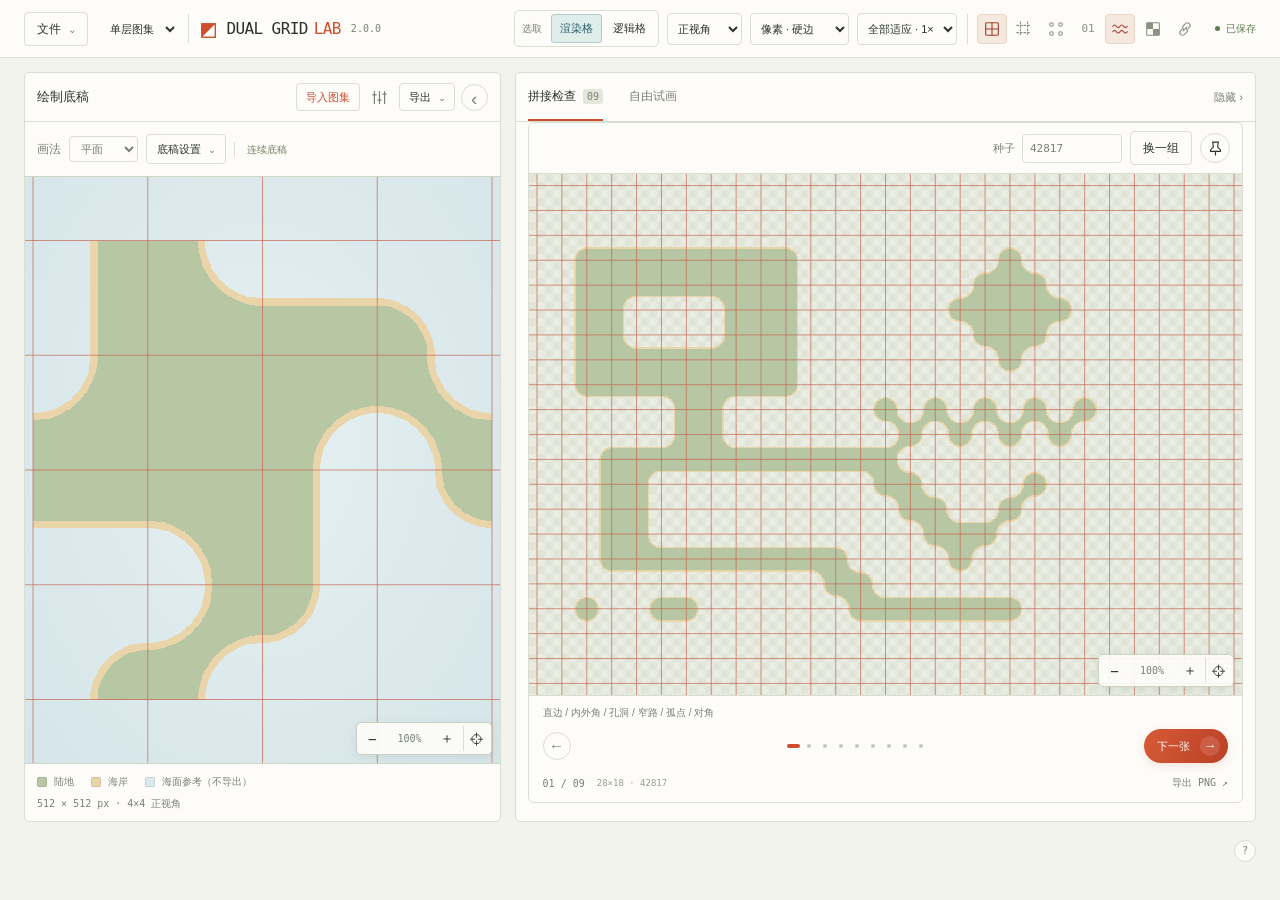
==== commit 02e1af16: "feat: publish layered workspace and linked canvas selection Add independent layer editing, persisten" ====
--- a/offline.html
+++ b/offline.html
@@ -33,22 +33,142 @@
 canvas { display: block; image-rendering: auto; }
 canvas.pixelated { image-rendering: pixelated; }
 .sr-only { position: absolute; width: 1px; height: 1px; padding: 0; margin: -1px; overflow: hidden; clip-path: inset(50%); white-space: nowrap; border: 0; }
-.masthead { min-height: 62px; padding: 12px 24px; display: flex; align-items: center; gap: 24px; background: var(--panel); border-bottom: 1px solid var(--line); }
-.brand { display: flex; align-items: center; gap: 6px; white-space: nowrap; font: 16px var(--mono); letter-spacing: -.6px; }
+.masthead { min-height: 58px; padding: 10px 24px; display: grid; grid-template-columns: auto minmax(0, 1fr) auto; align-items: center; gap: 8px 16px; background: var(--panel); border-bottom: 1px solid var(--line); }
+.header-start { display: flex; flex-wrap: wrap; align-items: center; gap: 8px 10px; min-width: 0; }
+.brand { display: flex; align-items: center; gap: 6px; padding-left: 12px; border-left: 1px solid var(--line); white-space: nowrap; font: 16px var(--mono); letter-spacing: -.6px; }
 .brand b { color: var(--accent); font-weight: 500; }
 .brand-mark { color: var(--accent); font-size: 25px; margin-right: 5px; }
 .version { color: var(--muted); font-size: 10px; letter-spacing: 0; padding-left: 4px; }
-.file-info { flex: 1; min-width: 0; white-space: nowrap; overflow: hidden; text-overflow: ellipsis; color: var(--muted); font-size: 11px; }
+.workflow-select { max-width: 160px; padding: 5px 8px; border: 0; border-radius: 0; background: transparent; font-size: 11px; }
+.save-status { display: inline-flex; align-items: center; gap: 6px; white-space: nowrap; }
+.save-status::before { content: ""; width: 5px; height: 5px; border-radius: 50%; background: currentColor; }
+#session-menu .menu { left: 0; right: auto; width: min(300px, calc(100vw - 24px)); }
+.session-menu .menu p { margin: 8px 0; color: var(--muted); font-size: 11px; overflow-wrap: anywhere; }
+#floor-controls { padding-bottom: 6px; margin-bottom: 4px; border-bottom: 1px solid var(--line); }
+#session-indicator { color: #617b51; font-size: 10px; }
+#session-indicator[data-state=loading], #session-indicator[data-state=pending] { color: #88653f; }
+#session-indicator[data-state=error] { color: #b03b28; }
+body.session-loading::after { content: "正在恢复页面状态…"; position: fixed; inset: 0; z-index: 1000; display: grid; place-items: center; background: #f3f3eef0; color: var(--ink); font-size: 14px; }
 .header-actions, .view-controls, .batch-actions, .paint-actions { display: flex; align-items: center; gap: 8px; }
+.header-actions { flex-wrap: wrap; justify-content: flex-end; min-width: 0; gap: 8px 12px; }
+.masthead .view-controls { flex: 1 1 auto; justify-content: flex-end; min-width: 0; }
 .button, .popover > summary { display: inline-flex; align-items: center; justify-content: center; gap: 8px; border: 1px solid var(--line); border-radius: 4px; background: var(--panel); padding: 7px 12px; white-space: nowrap; min-height: 33px; }
 .button:hover, .popover > summary:hover { border-color: #a4ac99; }
 .button.primary { color: white; background: var(--accent); border-color: var(--accent); }
 .text-button { color: var(--muted); padding: 4px 0; font-size: 11px; }
 .text-button:hover { color: var(--accent); }
-.button.error { color: #b03b28; border-color: #b03b28; }
+.button.error, .icon-button.error { color: #b03b28; border-color: #b03b28; }
 main { padding: 0 24px; max-width: 2000px; margin: auto; }
-.toolbar { display: flex; align-items: center; justify-content: flex-end; gap: 16px; min-height: 50px; border-bottom: 1px solid var(--line); }
-.workbench { --work-height: max(480px, calc(100dvh - 200px)); display: grid; grid-template-columns: minmax(280px, .9fr) minmax(340px, 1.4fr); gap: 14px; height: var(--work-height); margin: 14px 0; }
+.variant-controls { display: flex; flex: 0 1 auto; flex-wrap: wrap; align-items: center; gap: 8px; max-width: 100%; }
+.variant-controls select { max-width: 220px; padding: 6px; font-size: 11px; }
+.variant-import-actions { display: flex; flex-wrap: wrap; gap: 8px; margin-block: 12px; }
+.floor-layer-tools .floor-settings { position: static; }
+.floor-settings .menu { left: auto; right: 0; width: min(260px, calc(100vw - 48px)); }
+.floor-settings .menu p { margin: 7px 0; font-size: 11px; color: var(--muted); }
+.floor-settings .menu .check { display: flex; align-items: center; gap: 8px; padding: 7px 0; }
+.floor-layer-note { padding: 8px 12px; color: #69745d; background: #eff2e8; border-bottom: 1px solid var(--line); font-size: 11px; }
+.floor-preview-status { display: inline-flex; flex: 0 1 auto; align-items: center; gap: 7px; min-width: 0; max-width: min(320px, 100%); height: 28px; margin-left: auto; padding: 3px 4px 3px 9px; color: #b43f2a; background: #fbe5df; border: 1px solid #e3a08e; border-radius: 14px; font-size: 11px; }
+.floor-preview-status > span { min-width: 0; overflow: hidden; white-space: nowrap; text-overflow: ellipsis; }
+.floor-preview-icon { flex-shrink: 0; width: 14px; height: 14px; }
+.floor-preview-status [data-floor-preview-clear] { flex-shrink: 0; display: grid; place-items: center; width: 20px; height: 20px; padding: 3px; border-radius: 50%; color: #b65b48; }
+.floor-preview-status [data-floor-preview-clear]:hover { color: #8e2b1a; background: #f4ccbe; }
+.floor-preview-status [data-floor-preview-clear] svg { width: 14px; height: 14px; }
+.side-pane .workbench-heading { flex-wrap: wrap; }
+.side-pane .workbench-heading > .text-button { margin-left: auto; }
+main:has(.editor-layout[data-floor=true]) { max-width: none; }
+.editor-layout { --work-height: max(480px, calc(100dvh - 150px)); margin: 14px 0; }
+.editor-layout[data-floor=true] { display: grid; grid-template-columns: 280px minmax(0, 1fr); gap: 14px; align-items: start; }
+.floor-layers { position: sticky; top: 14px; display: flex; flex-direction: column; height: var(--work-height); min-height: 0; padding: 12px 8px; border: 1px solid var(--line); border-radius: 5px; background: var(--panel); }
+.floor-layers-heading { display: grid; grid-template-columns: minmax(0, 1fr) auto; align-items: center; gap: 8px; padding: 0 4px 12px; font-size: 11px; }
+.floor-layers-heading strong { font-weight: 500; white-space: nowrap; }
+.floor-layers-heading strong span { margin-left: 8px; color: var(--accent); font: 10px var(--mono); }
+.floor-layers-heading p { grid-column: 1 / -1; grid-row: 2; margin: 0; color: var(--muted); font-size: 10px; }
+.floor-layers-heading > span { grid-column: 1; grid-row: 3; color: var(--muted); white-space: nowrap; }
+.floor-layer-fold-tools { grid-column: 2; grid-row: 3; justify-self: end; display: flex; gap: 4px; }
+.floor-layer-fold-tools button { display: grid; place-items: center; width: 26px; height: 26px; padding: 4px; border: 1px solid var(--line); border-radius: 4px; color: var(--muted); }
+.floor-layer-fold-tools button:hover:not(:disabled) { color: var(--accent); background: var(--soft); }
+.floor-layer-fold-tools svg { width: 16px; height: 16px; fill: none; stroke: currentColor; stroke-width: 1.4; stroke-linecap: round; stroke-linejoin: round; }
+.floor-layer-tools { position: relative; grid-column: 2; grid-row: 1; display: flex; align-items: center; gap: 5px; }
+.floor-layers-heading .popover > summary { min-height: 29px; padding: 5px 7px; font-size: 10px; }
+.floor-settings > summary { width: 28px; }
+.floor-settings svg, .source-settings svg { width: 16px; height: 16px; fill: none; stroke: currentColor; stroke-width: 1.4; stroke-linecap: round; }
+.floor-layer-cards { position: relative; display: flex; flex: 1; min-height: 0; flex-direction: column; gap: 8px; overflow-y: auto; padding: 2px 4px 4px 2px; scrollbar-width: thin; overflow-anchor: none; }
+.floor-card { flex-shrink: 0; min-width: 0; border: 1px solid var(--line); border-radius: 6px; background: var(--panel); padding: 9px 10px 7px; cursor: grab; }
+.floor-card.active { border-color: var(--accent); box-shadow: inset 0 2px var(--accent); }
+.floor-card.preview-pinned { background: #fbf4ec; }
+.floor-card.drag-over { outline: 2px dashed var(--accent); outline-offset: 3px; background: var(--soft); }
+.floor-card.sorting { border: 1px dashed #d99279; background: var(--soft); box-shadow: none; }
+.floor-card.sorting > * { visibility: hidden; }
+.floor-card.sorting .floor-image-strip, .floor-card.sorting .floor-card-footer { display: none; }
+.floor-card.sorting .floor-card-meta { margin: 0; }
+.floor-sort-ghost { position: fixed; top: 0; left: 0; z-index: 1000; pointer-events: none; will-change: transform; }
+.floor-sort-ghost .floor-card { width: 100%; border-color: var(--accent); background: var(--panel); box-shadow: 0 8px 22px #49332130, 0 2px 5px #49332118; }
+.floor-sort-ghost .floor-layer-rename { opacity: 0; }
+.sorting-layers, .sorting-layers * { cursor: grabbing !important; user-select: none; }
+.floor-card-heading { display: flex; align-items: center; gap: 4px; min-height: 28px; }
+.floor-layer-handle { display: grid; place-items: center; flex: 0 0 20px; height: 28px; padding: 2px; border-radius: 3px; color: var(--muted); cursor: grab; touch-action: none; }
+.floor-layer-handle:hover { background: var(--soft); color: var(--accent); }
+.floor-layer-toggle { display: grid; place-items: center; flex: 0 0 16px; height: 26px; padding: 0; border-radius: 3px; color: var(--muted); }
+.floor-layer-toggle:hover { color: var(--accent); background: var(--soft); }
+.floor-layer-toggle svg { width: 14px; height: 14px; fill: none; stroke: currentColor; stroke-width: 1.4; stroke-linecap: round; stroke-linejoin: round; }
+.floor-card.collapsed .floor-layer-toggle svg { transform: rotate(-90deg); }
+.floor-layer-handle svg, .floor-layer-actions svg, .floor-layer-rename { width: 16px; height: 16px; fill: none; stroke: currentColor; stroke-width: 1.4; stroke-linecap: round; stroke-linejoin: round; }
+.floor-layer-title { flex: 1; min-width: 0; }
+.floor-layer-select { display: flex; align-items: center; gap: 5px; width: 100%; min-width: 0; min-height: 28px; padding: 3px 0; text-align: left; }
+.floor-layer-select strong { flex: 0 1 auto; min-width: 0; font-size: 12px; font-weight: 500; white-space: nowrap; overflow: hidden; text-overflow: ellipsis; }
+.floor-layer-select:hover strong { color: var(--accent); }
+.floor-layer-rename { flex: none; width: 13px; height: 13px; color: var(--muted); opacity: 0; }
+.floor-layer-select:hover .floor-layer-rename, .floor-layer-select:focus-visible .floor-layer-rename { opacity: 1; }
+.floor-card.collapsed .floor-layer-rename { display: none; }
+.floor-layer-name-input { display: block; width: 100%; height: 28px; padding: 3px 5px; font-size: 12px; border-color: var(--accent); }
+.floor-layer-position { flex: none; color: #66735a; background: #eef1e7; border-radius: 3px; padding: 1px 4px; font-size: 9px; white-space: nowrap; }
+.floor-card[data-layer=grass] .floor-layer-position { color: #527042; background: #e9efdc; }
+.floor-card[data-layer=terrain] .floor-layer-position { color: #88653f; background: #f1e9dc; }
+.floor-visibility { display: inline-flex; flex: none; align-items: center; justify-content: center; width: 26px; height: 26px; cursor: pointer; }
+.floor-visibility input { appearance: none; -webkit-appearance: none; cursor: pointer; }
+.floor-visibility input:checked { background: var(--soft) url("data:image/svg+xml,%3Csvg xmlns='http://www.w3.org/2000/svg' viewBox='0 0 20 20'%3E%3Cpath d='m5 10 3 3 7-7' fill='none' stroke='%23a0442b' stroke-width='2' stroke-linecap='round' stroke-linejoin='round'/%3E%3C/svg%3E") center / 16px 16px no-repeat; border-color: #e6b9a6; }
+.floor-visibility input:hover { border-color: var(--accent); }
+.floor-card-meta { display: flex; align-items: baseline; justify-content: space-between; flex-wrap: wrap; gap: 2px 8px; margin: 4px 0 8px; color: var(--muted); font-size: 10px; }
+.floor-card-status { color: #66735a; }
+.floor-card.invalid .floor-card-status { color: #b03b28; }
+.floor-image-strip { display: flex; flex-wrap: wrap; align-items: flex-start; gap: 6px; padding: 2px 1px 5px; }
+.floor-thumbnails { display: contents; }
+.floor-image { position: relative; flex: none; width: 58px; height: 58px; border: 1px solid var(--line); border-radius: 4px; padding: 4px; background: repeating-conic-gradient(#edf0e8 0% 25%, #e1e6d9 0% 50%) 0 0 / 10px 10px; }
+.floor-image canvas { width: 48px; height: 48px; pointer-events: none; }
+.floor-image > span { position: absolute; bottom: 1px; right: 1px; padding: 0 3px; border-radius: 2px; background: #fdfcf9ed; color: #59664f; font: 9px/1.5 var(--mono); }
+.floor-image[aria-pressed=true] { border-color: #788c65; box-shadow: 0 0 0 1px #788c65; }
+.floor-card.active .floor-image[aria-pressed=true] { border-color: var(--accent); box-shadow: 0 0 0 1px var(--accent); }
+.floor-card.muted .floor-image { opacity: .55; }
+.floor-add-image { display: grid; place-items: center; color: #66735a; }
+.floor-add-image svg { width: 22px; height: 22px; fill: none; stroke: currentColor; stroke-width: 1.4; stroke-linecap: round; }
+.floor-add-image:hover:not(:disabled), .floor-image:hover { background-color: #edf1e5; border-color: var(--accent); }
+.floor-card-footer { display: flex; flex-wrap: wrap; align-items: center; gap: 2px 10px; min-height: 25px; }
+.floor-current-file { flex: 1 1 100%; min-width: 0; color: var(--muted); font-size: 10px; overflow: hidden; white-space: nowrap; text-overflow: ellipsis; }
+.floor-card-footer .text-button { white-space: nowrap; font-size: 10px; }
+.floor-card.collapsed .floor-image-strip, .floor-card.collapsed .floor-card-footer { display: none; }
+.floor-card.collapsed .floor-card-meta { margin: 0; }
+.floor-layer-actions { display: flex; flex: none; align-items: center; gap: 2px; }
+.floor-layer-actions button, .floor-visibility input { display: grid; place-items: center; flex: none; height: 26px; width: 26px; margin: 0; padding: 3px; border: 1px solid var(--line); border-radius: 4px; color: var(--muted); }
+.floor-layer-actions button:hover:not(:disabled) { background: var(--soft); color: var(--accent); }
+.floor-layer-actions button:disabled { opacity: .25; }
+.floor-layer-actions .floor-layer-preview[aria-pressed=true] { color: #a0442b; background: var(--soft); border-color: #e6b9a6; }
+#floor-add-menu .menu { left: -110px; right: auto; width: min(320px, calc(100vw - 48px)); }
+#floor-add-menu .field { margin-bottom: 8px; }
+#floor-layer-name { display: block; width: 100%; margin-top: 5px; }
+@media (min-width: 701px) and (max-width: 1100px) {
+  .editor-layout[data-floor=true] > .workbench { grid-template-columns: minmax(0, 1fr); height: auto; }
+  .editor-layout[data-floor=true] > .workbench[data-guide=collapsed] { grid-template-columns: 42px minmax(0, 1fr); }
+  .editor-layout[data-floor=true] > .workbench[data-side=none] { grid-template-columns: minmax(0, 1fr) 42px; }
+  .editor-layout[data-floor=true] .guide-content { height: 480px; }
+  .editor-layout[data-floor=true] .side-content { height: 560px; }
+}
+@media (max-width: 700px) {
+  .editor-layout[data-floor=true] { grid-template-columns: minmax(0, 1fr); }
+  .floor-layers { position: static; height: auto; max-height: 360px; }
+  .floor-layer-cards { flex: 0 1 auto; }
+  #floor-add-menu .menu { left: auto; right: 0; }
+}
+.workbench { min-width: 0; display: grid; grid-template-columns: minmax(280px, .9fr) minmax(340px, 1.4fr); gap: 14px; height: var(--work-height); }
 .workbench[data-guide=collapsed] { grid-template-columns: 44px minmax(0, 1fr); }
 .workbench[data-side=none] { grid-template-columns: minmax(0, 1fr) 44px; }
 .guide-pane, .side-pane { min-width: 0; min-height: 0; border: 1px solid var(--line); border-radius: 5px; background: var(--panel); }
@@ -57,15 +177,17 @@
 .workbench-heading h2 { margin: 0; font-size: 13px; font-weight: 500; }
 .workbench-heading > .text-button { white-space: nowrap; }
 .workbench-heading .icon-button { width: 27px; height: 27px; font-size: 19px; padding: 0; color: var(--muted); }
-.guide-actions { display: flex; align-items: center; gap: 12px; margin-left: auto; }
+.guide-actions { display: flex; flex-wrap: wrap; justify-content: flex-end; align-items: center; gap: 6px; max-width: 100%; margin-left: auto; }
+.guide-actions > .button { min-height: 28px; padding: 4px 9px; font-size: 11px; color: var(--accent); }
+.guide-pane .workbench-heading h2 { flex: 1 1 120px; min-width: 0; overflow-wrap: anywhere; }
+.workbench-heading .source-settings { border-color: transparent; border-radius: 4px; }
+.workbench-heading .source-settings:hover { background: #edf0e5; }
+.workbench-heading .source-settings.error { border-color: #b03b28; background: #fbe7df; }
 .compare-guide { padding: 4px 6px; border-radius: 3px; color: var(--muted); font-size: 11px; white-space: nowrap; }
 .compare-guide:hover { background: #edf0e5; color: var(--ink); }
 .compare-guide[aria-pressed=true] { color: #a0442b; background: var(--soft); }
 .guide-pane .workbench-heading { flex-wrap: wrap; padding-block: 8px; gap: 8px; }
-.split-export { display: flex; align-items: center; border: 1px solid var(--line); border-radius: 4px; background: #f1f4e9; white-space: nowrap; }
-.split-export > button { padding: 5px 9px; color: #596d49; font-size: 11px; }
-.split-export > button:hover { background: #e5eddb; }
-.split-export .popover > summary { min-height: 27px; padding: 3px 7px; border: 0; border-left: 1px solid var(--line); border-radius: 0 3px 3px 0; background: transparent; color: #596d49; }
+.guide-export-menu > summary { min-height: 28px; padding: 4px 9px; font-size: 11px; }
 .guide-export-menu .menu { width: 248px; }
 .pane-rail { display: flex; align-items: center; justify-content: flex-start; width: 100%; height: 100%; padding: 18px 10px; writing-mode: vertical-rl; text-orientation: mixed; letter-spacing: 2px; font-size: 11px; color: #748164; background: linear-gradient(180deg, #f2f5eb, #e9eee1); border-radius: 4px; }
 .pane-rail:hover { color: var(--accent); background: var(--soft); }
@@ -77,6 +199,11 @@
 .tabs button span { font: 10px var(--mono); background: #e3e6db; color: #7b8372; padding: 2px 4px; border-radius: 3px; margin-left: 4px; }
 .view-controls { flex-wrap: wrap; }
 .view-controls select { font-size: 11px; padding: 6px; height: 32px; }
+.pick-tools { display: flex; align-items: center; gap: 2px; padding: 3px; border: 1px solid var(--line); border-radius: 5px; background: var(--panel); white-space: nowrap; }
+.pick-tools > span { padding: 0 7px 0 4px; font-size: 10px; color: var(--muted); }
+.pick-tools button { padding: 5px 8px; border: 1px solid transparent; border-radius: 3px; font-size: 11px; }
+.pick-tools button[aria-pressed=true] { color: #245e66; background: #dfedeb; border-color: #afccc7; }
+.pick-tools button:hover { background: #e9eee5; }
 .quick-display { display: flex; align-items: center; gap: 2px; padding-left: 9px; margin-left: 2px; border-left: 1px solid var(--line); }
 .display-toggle { position: relative; display: inline-flex; cursor: pointer; }
 .display-toggle input { position: absolute; width: 1px; height: 1px; opacity: 0; }
@@ -85,6 +212,7 @@
 .display-toggle .number-icon { font: 11px var(--mono); }
 .display-toggle:hover > span, .display-background:hover { background: #e9ede1; color: #5a674f; }
 .display-toggle input:checked + span { color: #a0442b; background: #f5e8df; border-color: #e6d4c5; }
+.display-background[aria-pressed=true] { color: #a0442b; background: #f5e8df; border-color: #e6d4c5; }
 .display-toggle input:focus-visible + span { outline: 2px solid var(--accent); outline-offset: 2px; }
 .context-bar { min-height: 54px; display: flex; align-items: center; gap: 12px; padding: 10px 0; }
 .inline-field { display: flex; align-items: center; gap: 8px; color: var(--muted); }
@@ -105,7 +233,27 @@
 .viewport-host[data-pan=true] { cursor: grab; }
 .viewport-host.is-panning { cursor: grabbing; }
 .viewport-host > canvas { position: absolute; z-index: 1; margin: 0; left: 0; top: 0; max-width: none; max-height: none; cursor: inherit; }
-.viewport-grid { position: absolute; z-index: 2; display: block; max-width: none; max-height: none; overflow: visible; pointer-events: none; }
+.viewport-grid { position: absolute; inset: 0; width: 100%; height: 100%; z-index: 2; display: block; max-width: none; max-height: none; overflow: hidden; pointer-events: none; }
+.viewport-selection { position: absolute; z-index: 2; display: block; max-width: none; max-height: none; pointer-events: none; overflow: hidden; }
+.viewport-selection path { stroke-linejoin: round; }
+.selection-related { fill: none; stroke: #367a82; stroke-opacity: .7; stroke-width: 1; }
+.selection-contribution { fill: #238f9c; fill-opacity: .16; stroke: none; }
+.selection-primary { fill: #238f9c; fill-opacity: .08; stroke: #185e68; stroke-width: 2; }
+.hover-selection { opacity: .7; }
+.hover-selection .selection-primary { fill: none; stroke-width: 1.5; stroke-dasharray: 5 3; }
+.hover-selection .selection-related { stroke-dasharray: 3 3; }
+.hover-selection .selection-contribution { fill-opacity: .08; }
+.selection-linked-tile { fill: #d99438; fill-opacity: .12; stroke: #b37829; stroke-opacity: .85; stroke-width: 1.3; }
+.selection-linked-logic { fill: #d99438; fill-opacity: .08; stroke: #975b13; stroke-width: 1.5; stroke-dasharray: 4 2; }
+.viewport-info { position: absolute; top: 8px; left: 8px; z-index: 3; display: flex; align-items: center; gap: 6px; max-width: calc(100% - 16px); padding: 5px 6px 5px 9px; border: 1px solid #bacfc9; border-radius: 5px; color: #245e66; background: #f5faf7f2; box-shadow: 0 2px 8px #28331f10; cursor: default; }
+.viewport-info > div { min-width: 0; }
+.viewport-info strong, .viewport-info span { display: block; overflow: hidden; text-overflow: ellipsis; white-space: nowrap; font: 10px/1.55 var(--mono); }
+.viewport-info strong { font-weight: 600; }
+.viewport-info span { color: #69776f; }
+.viewport-info[data-mode=linked] { border-color: #dac29e; color: #8b5b21; background: #fff9eff2; }
+.viewport-info[data-mode=hover] { pointer-events: none; }
+.viewport-info button { flex-shrink: 0; width: 25px; height: 25px; padding: 0; border-radius: 3px; color: inherit; font-size: 17px; }
+.viewport-info button:hover { background: #dfe8dd; }
 .viewport-tools { position: absolute; right: 8px; bottom: 8px; z-index: 3; display: flex; align-items: center; gap: 1px; padding: 3px; border: 1px solid #cbd2c0; border-radius: 5px; background: #fdfcf9ed; box-shadow: 0 2px 8px #28331f15; cursor: default; }
 .viewport-tools button { height: 25px; min-width: 25px; padding: 0 5px; border-radius: 3px; font: 14px var(--mono); }
 .viewport-tools button:hover:not(:disabled) { background: #e9eee0; color: var(--accent); }
@@ -120,8 +268,7 @@
 .coast-key { background: #ead5ab; }
 .wall-key { background: #a98a68; }
 .sea-key { background: #d9e9ef; }
-.statusbar { border-top: 1px solid var(--line); min-height: 40px; display: flex; align-items: center; gap: 12px; color: var(--muted); font: 10px/1.6 var(--mono); }
-#inspection { flex: 1; min-width: 0; overflow-wrap: anywhere; }
+.statusbar { min-height: 30px; display: flex; justify-content: flex-end; align-items: center; gap: 12px; color: var(--muted); font: 10px/1.6 var(--mono); }
 .statusbar .popover > summary { padding: 0; min-height: 22px; width: 22px; border-radius: 50%; }
 .notice { color: var(--accent); font-size: 11px; margin: 0; }
 .notice:not(:empty) { padding: 7px 0 12px; }
@@ -130,8 +277,8 @@
 .popover > summary::-webkit-details-marker { display: none; }
 .popover[open] > summary { border-color: #a4ac99; background: #eef0e8; }
 .menu { position: absolute; right: 0; top: calc(100% + 8px); width: 240px; z-index: 20; padding: 10px; background: var(--panel); border: 1px solid var(--line); border-radius: 6px; box-shadow: 0 12px 32px #28331f20; font: 12px/1.6 var(--sans); color: var(--ink); }
-.menu > button { width: 100%; display: block; text-align: left; padding: 9px 10px; border-radius: 3px; }
-.menu > button:hover { background: #edf0e5; }
+.menu > button, #floor-controls > button { width: 100%; display: block; text-align: left; padding: 9px 10px; border-radius: 3px; }
+.menu > button:hover, #floor-controls > button:hover { background: #edf0e5; }
 .menu small { display: block; color: var(--muted); font-size: 10px; margin-top: 2px; }
 .menu-label { display: block; font-size: 10px; color: var(--muted); padding: 8px 10px 3px; }
 .menu-label:not(:first-child) { border-top: 1px solid var(--line); margin-top: 4px; }
@@ -141,22 +288,16 @@
 .menu .field:last-child { margin-bottom: 0; }
 .help .menu { top: auto; bottom: calc(100% + 10px); width: min(340px, calc(100vw - 48px)); padding: 16px; }
 .help p { margin-bottom: 0; color: var(--muted); font-size: 11px; }
-.coverage { color: var(--muted); font-size: 11px; }
-.coverage b { color: #596c4e; font: 12px var(--mono); margin-left: 5px; }
-.pin-count { color: var(--muted); font-size: 11px; padding-left: 12px; border-left: 1px solid var(--line); }
-.pin-count b { font: 11px var(--mono); margin-left: 4px; color: var(--ink); }
 .batch-actions, .paint-actions { margin-left: auto; flex-wrap: wrap; }
 .seed-label { display: flex; align-items: center; gap: 7px; color: var(--muted); font-size: 11px; }
 .seed-label input { width: 100px; padding: 7px; }
-.gallery { display: grid; grid-auto-flow: column; grid-auto-columns: minmax(300px, 1fr); gap: 12px; flex: 1; min-height: 0; overflow: auto; margin: 0 10px 10px; padding-bottom: 6px; scroll-snap-type: x proximity; scrollbar-width: thin; scrollbar-color: #b9c2ac var(--paper); overscroll-behavior-x: contain; }
+.gallery { display: grid; grid-auto-flow: column; grid-auto-columns: minmax(300px, 1fr); gap: 12px; flex: 1; min-height: 0; overflow: auto; margin: 0 12px 12px; padding-bottom: 6px; scroll-snap-type: x proximity; scrollbar-width: thin; scrollbar-color: #b9c2ac var(--paper); overscroll-behavior-x: contain; }
 .gallery[data-panes="1"] { grid-auto-columns: minmax(0, 1fr); }
 .check-pane { display: flex; flex-direction: column; min-width: 0; min-height: 0; border: 1px solid var(--line); border-radius: 6px; background: var(--panel); overflow: hidden; scroll-snap-align: start; animation: pane-arrive .22s ease-out; }
 .check-pane.pinned { border-top: 2px solid #94a67f; }
-.pane-head { display: flex; align-items: center; gap: 12px; padding: 10px 14px 8px; }
-.pane-head h2 { font-size: 17px; font-weight: 500; margin: 3px 0 0; }
-.pane-kind { color: var(--accent); letter-spacing: 1.6px; font: 9px var(--mono); }
-.pinned .pane-kind { color: #768967; }
-.case-index { font: 10px var(--mono); color: var(--muted); margin-left: auto; white-space: nowrap; }
+.pane-head { display: flex; align-items: center; justify-content: flex-end; gap: 8px; min-height: 49px; padding: 8px 12px; }
+.pane-head .batch-actions { flex-wrap: nowrap; }
+.case-index { font: 10px var(--mono); color: var(--muted); white-space: nowrap; }
 .icon-button { width: 30px; height: 30px; display: inline-grid; place-items: center; padding: 6px; flex-shrink: 0; border: 1px solid var(--line); border-radius: 50%; background: var(--panel); }
 .icon-button svg { width: 17px; height: 17px; }
 .icon-button:hover { border-color: #9fa68f; background: #f0f2e8; }
@@ -177,6 +318,7 @@
 .next-case:hover b { transform: translateX(2px); }
 .next-case:active { transform: translateY(1px); }
 .pane-footer { display: flex; align-items: center; justify-content: space-between; gap: 8px; padding: 0 14px 8px; color: #979d8e; font: 9px var(--mono); }
+.case-meta { display: flex; flex-wrap: wrap; gap: 4px 12px; min-width: 0; }
 .pane-footer .text-button { font-size: 10px; }
 @keyframes pane-arrive { from { opacity: .4; transform: translateY(5px); } to { opacity: 1; transform: translateY(0); } }
 @media (prefers-reduced-motion: reduce) { .check-pane { animation: none; } .page-dot span, .next-case b { transition: none; } }
@@ -226,14 +368,17 @@
 .corner-dots i:nth-child(3) { bottom: 0; left: 0; }
 .corner-dots i:nth-child(4) { bottom: 0; right: 0; }
 .hint { color: var(--muted); font-size: 11px; margin-bottom: 0; }
-@media (max-width: 1150px) { .masthead { gap: 16px; } .toolbar { gap: 10px; } .tabs { gap: 18px; } }
+@media (max-width: 1250px) {
+  .masthead { grid-template-columns: minmax(0, 1fr) auto; }
+  .header-actions { grid-column: 1 / -1; grid-row: 2; justify-content: flex-start; }
+  .masthead .view-controls { justify-content: flex-start; }
+  #session-indicator { grid-column: 2; grid-row: 1; }
+  .editor-layout { --work-height: max(480px, calc(100dvh - 200px)); }
+}
+@media (max-width: 1150px) { .tabs { gap: 18px; } }
 @media (max-width: 850px) {
-  .file-info { display: none; }
-  .masthead { justify-content: space-between; }
-  .toolbar { padding: 9px 0; gap: 0; }
   .tabs { min-height: 48px; }
   .tabs > button { padding: 13px 0; }
-  .view-controls { width: 100%; }
   .view-controls select { flex: 1 1 auto; min-width: 0; }
   .quick-display { margin-left: auto; }
 }
@@ -246,14 +391,16 @@
   .pane-rail { min-height: 90px; }
 }
 @media (max-width: 540px) {
+  .floor-preview-status { order: 1; margin: 0 0 8px; }
   main { padding: 0 12px; }
-  .masthead { padding: 10px 12px; flex-wrap: wrap; gap: 10px; }
-  .brand { font-size: 14px; }
+  .masthead { padding: 10px 12px; gap: 10px; }
+  .brand { padding-left: 0; border: 0; font-size: 14px; }
   .brand-mark { font-size: 22px; }
   .version { font-size: 9px; }
-  .header-actions { width: 100%; gap: 7px; }
-  .header-actions > .button { flex: 1; padding: 7px 9px; }
-  .quick-display { width: 100%; justify-content: flex-end; border: 0; padding-left: 0; margin-left: 0; }
+  .header-actions { max-width: 100%; gap: 10px; }
+  .variant-controls, .masthead .view-controls { flex-basis: 100%; justify-content: flex-start; }
+  .session-menu > summary { padding-inline: 9px; gap: 5px; }
+  .quick-display { width: 100%; justify-content: flex-start; border: 0; padding-left: 0; margin-left: 0; }
   .context-bar { gap: 8px; flex-wrap: wrap; }
   .context-tag { display: none; }
   .dimensions { width: 100%; margin-left: 0; }
@@ -273,24 +420,37 @@
 </head>
 <body>
   <header class="masthead">
-    <div class="brand"><span class="brand-mark" aria-hidden="true">◩</span>DUAL GRID <b>LAB</b><span class="version">1.8.3</span></div>
-    <span id="file-info" class="file-info">连续绘制底稿 · 512 × 512 px</span>
-    <div class="header-actions">
-      <button id="import-open" class="button primary">导入图集</button>
-      <button id="source-open" class="button" aria-haspopup="dialog" aria-controls="source-panel">切分 / 映射</button>
-      <details class="popover export-menu">
-        <summary>导出 <span aria-hidden="true">⌄</span></summary>
+    <div class="header-start">
+      <details id="session-menu" class="popover session-menu export-menu">
+        <summary>文件 <span aria-hidden="true">⌄</span></summary>
         <div class="menu">
-          <span class="menu-label">导入素材</span>
-          <button id="atlas-export">AnyRuleD 图集 PNG <small>原生尺寸 · 4×4 · 状态 0–15</small></button>
-          <button id="mapping-export">映射 JSON <small>辅助说明，非 Unity 资产</small></button>
+          <div id="floor-controls" hidden>
+            <button id="floor-package" type="button">导出全部图层<small>绘制包 ZIP · 所有图集、变体与图层清单</small></button>
+          </div>
+          <span class="menu-label">页面备份</span>
+          <button id="session-export" type="button">导出备份<small>素材、图层、笔画与浏览位置</small></button>
+          <button id="session-import" type="button">载入备份<small>载入前自动下载当前状态备份</small></button>
+          <button id="session-save" type="button">立即保存<small>页面会自动保存，也可在这里手动重试</small></button>
+          <p id="session-detail">正在检查上次的工作状态…</p>
         </div>
       </details>
+      <input id="session-file" type="file" accept=".json,application/json" hidden>
+      <select id="workflow" class="workflow-select" aria-label="绘制流程"><option value="single">单层图集</option><option value="floor">分层模板</option></select>
+      <div class="brand"><span class="brand-mark" aria-hidden="true">◩</span>DUAL GRID <b>LAB</b><span class="version">2.0.0</span></div>
     </div>
-  </header>
-  <main>
-    <div class="toolbar">
+    <div class="header-actions">
+      <div id="variant-controls" class="variant-controls" role="group" aria-label="地形变体" hidden>
+        <select id="variant-source" aria-label="左侧当前变体" title="左侧查看此变体；固定模式的右侧也使用此变体"></select>
+        <select id="variant-mode" aria-label="变体显示方式"><option value="mixed">稳定混用</option><option value="fixed">固定当前</option></select>
+        <button id="variant-seed" class="text-button" aria-label="更换变体纹理种子">换纹理 ↻</button>
+        <button id="variant-remove" class="text-button" aria-label="移除当前变体" title="仅从当前浏览器移除">×</button>
+      </div>
       <div class="view-controls">
+        <div class="pick-tools" role="group" aria-label="画布选取对象">
+          <span>选取</span>
+          <button id="pick-render" aria-pressed="true" title="单击锁定一个渲染格；拖动仍平移">渲染格</button>
+          <button id="pick-logic" aria-pressed="false" title="单击锁定逻辑格，并查看周围4个渲染格">逻辑格</button>
+        </div>
         <select id="view" aria-label="预览视角"><option value="ortho">正视角</option><option value="iso">等距 2:1</option></select>
         <select id="filter" aria-label="纹理过滤" title="生成底稿：硬像素／平滑；导入作品：只改变显示取样，不修改原像素"><option value="nearest" selected>像素 · 硬边</option><option value="bilinear">双线性 · 平滑</option></select>
         <select id="zoom" aria-label="全部画布缩放"><option value="local" disabled>独立视图</option><option value="0" selected>全部适应 · 1×</option><option value="2">全部 2×</option><option value="3">全部 3×</option><option value="4">全部 4×</option><option value="native">原像素 1:1</option></select>
@@ -301,9 +461,49 @@
           <label class="display-toggle" title="状态编号 · N"><input id="labels" type="checkbox" aria-label="状态编号" aria-keyshortcuts="N"><span class="number-icon" aria-hidden="true">01</span></label>
           <label class="display-toggle" title="底稿海面参考 · W"><input id="sea-preview" type="checkbox" checked aria-label="底稿海面参考" aria-keyshortcuts="W"><span><svg viewBox="0 0 20 20" aria-hidden="true"><path d="M2 7q2-3 4 0t4 0t4 0t4 0M2 13q2-3 4 0t4 0t4 0t4 0"/></svg></span></label>
           <button id="background" class="display-background" title="画布背景：浅色棋盘 · B" aria-label="画布背景：浅色棋盘，点击切换" aria-keyshortcuts="B"><svg viewBox="0 0 20 20" aria-hidden="true"><rect x="3" y="3" width="14" height="14" rx="1"/><path fill="currentColor" stroke="none" d="M3 3h7v7H3zM10 10h7v7h-7z"/></svg></button>
+          <button id="link-selection" class="display-background" type="button" aria-label="跨画布关联选格" aria-pressed="false" title="关联选格：渲染格匹配同层状态；逻辑格匹配中心值及周围四格"><svg viewBox="0 0 20 20" aria-hidden="true"><path d="m8 12 4-4M6.5 10.5 5 12a3 3 0 0 0 4.2 4.2l2.5-2.5a3 3 0 0 0 0-4.2M13.5 9.5 15 8a3 3 0 0 0-4.2-4.2L8.3 6.3a3 3 0 0 0 0 4.2"/></svg></button>
         </div>
       </div>
     </div>
+    <span id="session-indicator" class="save-status" data-state="loading" role="status" aria-live="polite" title="页面自动保存；备份与恢复在文件菜单中">正在恢复</span>
+  </header>
+  <main>
+    <div id="editor-layout" class="editor-layout" data-floor="false">
+    <aside id="floor-layers" class="floor-layers" aria-label="分层素材工作区" hidden>
+      <div class="floor-layers-heading">
+        <strong>图层堆栈 <span>上 ↓ 下</span></strong>
+        <p>拖拽手柄排序 · 展开后点击名称改名 · 可拖入图集</p>
+        <span id="floor-layer-count">3 层 · 上方覆盖下方</span>
+        <div class="floor-layer-fold-tools" role="group" aria-label="图层卡片展开与收起">
+          <button id="floor-expand-all" type="button" aria-label="全部展开图层" title="全部展开图层" aria-controls="floor-layer-cards"><svg viewBox="0 0 20 20" aria-hidden="true"><path d="m6 7 4-4 4 4M6 13l4 4 4-4M4 10h12"/></svg></button>
+          <button id="floor-collapse-all" type="button" aria-label="全部收起图层" title="全部收起图层" aria-controls="floor-layer-cards"><svg viewBox="0 0 20 20" aria-hidden="true"><path d="m6 3 4 4 4-4M6 17l4-4 4 4M4 10h12"/></svg></button>
+        </div>
+        <div class="floor-layer-tools">
+        <details class="popover floor-settings">
+          <summary aria-label="图层设置" title="图层设置"><svg viewBox="0 0 20 20" aria-hidden="true"><path d="M4 3v14M10 3v14M16 3v14M2 7h4M8 13h4M14 6h4"/></svg></summary>
+          <div class="menu">
+            <label class="field">全层单格尺寸<select id="floor-size"><option value="4">4 px</option><option value="8">8 px</option><option value="16" selected>16 px</option><option value="32">32 px</option><option value="64">64 px</option><option value="128">128 px</option><option value="256">256 px</option></select></label>
+            <p>仅原创底稿可统一调整；导入素材保持原生尺寸。每层的＋用于加图，拖拽手柄调整合成顺序。</p>
+          </div>
+        </details>
+        <details id="floor-add-menu" class="popover">
+          <summary>＋ 新建图层</summary>
+          <div class="menu">
+            <label class="field">名称<input id="floor-layer-name" maxlength="48" placeholder="例如：岩壁苔藓"></label>
+            <label class="field">绘制方式<select id="floor-layer-kind">
+              <option value="terrain">地形点缀 · 随地形选形</option>
+              <option value="wall">背景墙点缀 · 随背景墙选形</option>
+              <option value="">独立图层 · 自己的占用</option>
+            </select></label>
+            <p>从透明空白开始；点缀层单独绘制覆盖区，不改所属层。每层都可导入16态图集与变体。</p>
+            <button id="floor-add-layer" class="button" type="button">创建图层</button>
+          </div>
+        </details>
+        </div>
+      </div>
+      <div id="floor-layer-cards" class="floor-layer-cards"></div>
+      <input id="floor-files" type="file" accept="image/png,image/webp,image/jpeg" multiple hidden>
+    </aside>
     <div id="workbench" class="workbench" data-guide="expanded" data-side="gallery">
     <section id="template-panel" class="guide-pane" role="region" aria-labelledby="template-title">
       <button id="guide-restore" class="pane-rail" aria-label="展开左侧底稿" aria-expanded="false" aria-controls="guide-content" hidden>底稿 ›</button>
@@ -311,18 +511,21 @@
       <header class="workbench-heading">
         <h2 id="template-title">绘制底稿</h2>
         <div class="guide-actions">
+          <button id="import-open" class="button" title="导入完整16态图集，可多选同一地形的变体">导入图集</button>
           <button id="compare-guide" class="compare-guide" aria-pressed="false" hidden title="仅切换左侧预览，保留作品与右侧拼接">对照底稿</button>
-          <div class="split-export">
-            <button id="example-export" title="生成示例 PNG：底色＋当前辅助线，海域透明">导出底稿</button>
+          <button id="source-open" class="icon-button source-settings" aria-haspopup="dialog" aria-controls="source-panel" aria-label="图集切分与映射" title="图集切分与映射"><svg viewBox="0 0 20 20" aria-hidden="true"><path d="M4 3v14M10 3v14M16 3v14M2 7h4M8 13h4M14 6h4"/></svg></button>
             <details class="popover export-menu guide-export-menu">
-              <summary aria-label="选择底稿导出格式" title="更多底稿格式">⌄</summary>
+              <summary aria-label="导出当前图集与底稿">导出 <span aria-hidden="true">⌄</span></summary>
               <div class="menu">
+                <button id="atlas-export">图集 PNG <small>当前变体 · AnyRuleD 4×4 · 原生尺寸</small></button>
+                <button id="mapping-export">映射 JSON <small>当前变体的切分与状态对应</small></button>
+                <span class="menu-label">绘制底稿</span>
                 <button id="guide-export">分层 SVG <small>推荐绘制 · 底色／立面／辅助线分层</small></button>
                 <button id="template-export">纯底色 PNG <small>不含辅助线，海域透明</small></button>
+                <button id="example-export">参考 PNG <small>底色＋当前辅助线，海域透明</small></button>
                 <button id="overlay-export">辅助线 PNG <small>透明参考层，与纯底色同尺寸</small></button>
               </div>
             </details>
-          </div>
           <button id="guide-toggle" class="icon-button" aria-label="收起左侧底稿" aria-expanded="true" aria-controls="guide-content" title="收起到底稿窄栏">‹</button>
         </div>
       </header>
@@ -339,6 +542,7 @@
         </details>
         <span id="template-topology" class="context-tag">连续底稿</span>
       </div>
+      <div id="floor-layer-note" class="floor-layer-note" role="status" hidden></div>
       <div class="template-board preview-surface"><canvas id="template-canvas" aria-label="连续16态美术绘制模板"></canvas></div>
       <div id="template-warning" class="template-warning" role="status" hidden></div>
       <div class="canvas-caption"><span id="template-legend"><i class="land-key"></i>陆地 <i class="coast-key"></i><span id="edge-caption">海岸</span> <i class="wall-key" hidden></i><span id="wall-caption" hidden>前沿立面</span> <i class="sea-key"></i>海面参考（不导出）</span><span id="template-dimensions" class="dimensions">512 × 512 px · 4×4</span></div>
@@ -349,46 +553,53 @@
       <div id="side-content" class="side-content">
       <header class="workbench-heading">
         <div class="tabs" role="tablist" aria-label="右侧工作模式">
-          <button id="gallery-tab" role="tab" aria-selected="true" aria-controls="gallery-panel" class="active">拼接检查 <span>08</span></button>
+          <button id="gallery-tab" role="tab" aria-selected="true" aria-controls="gallery-panel" class="active">拼接检查 <span>09</span></button>
           <button id="paint-tab" role="tab" aria-selected="false" aria-controls="paint-panel" tabindex="-1">自由试画</button>
+        </div>
+        <div id="floor-scene-preview" class="floor-preview-status" hidden>
+          <svg class="floor-preview-icon" viewBox="0 0 20 20" fill="none" stroke="currentColor" stroke-width="1.4" aria-hidden="true"><path d="M2 10s3-5 8-5 8 5 8 5-3 5-8 5-8-5-8-5Z"/><circle cx="10" cy="10" r="2.3"/></svg>
+          <span data-floor-preview-name role="status"></span>
+          <button type="button" data-floor-preview-clear aria-label="取消固定预览" title="取消固定，恢复合成预览"><svg viewBox="0 0 16 16" fill="none" stroke="currentColor" stroke-width="1.4" aria-hidden="true"><path d="m5 5 6 6M11 5l-6 6"/></svg></button>
         </div>
         <button id="side-toggle" class="text-button" aria-label="隐藏右侧工作区" aria-expanded="true" aria-controls="side-content">隐藏 ›</button>
       </header>
     <section id="gallery-panel" role="tabpanel" aria-labelledby="gallery-tab">
-      <div class="context-bar">
-        <span class="coverage">覆盖 <b id="coverage-count">16/16</b></span>
-        <span class="pin-count">钉住 <b id="pin-count">0 / 4</b></span>
-        <div class="batch-actions"><label class="seed-label">种子 <input id="seed" type="number" min="0" max="4294967295" value="42817" aria-label="地形种子"></label><button id="regenerate" class="button" title="仅更新浏览栏，钉住栏保持原来的组">换一组</button></div>
-      </div>
+      <div id="gallery-controls" class="batch-actions"><label class="seed-label">种子 <input id="seed" type="number" min="0" max="4294967295" value="42817" aria-label="地形种子" title="输入种子后按Enter重现该组"></label><button id="regenerate" class="button" title="随机生成新种子并更新浏览组，钉住栏保持不变">换一组</button></div>
       <div id="gallery" class="gallery" aria-label="拼接检查分栏"></div>
     </section>
     <section id="paint-panel" role="tabpanel" aria-labelledby="paint-tab" hidden>
       <div class="context-bar paint-heading">
-        <span class="paint-hint">滚轮缩放 · 空格拖动 · Shift / 右键擦除</span>
-        <div class="paint-actions"><button id="paint-pan" class="button" aria-pressed="false">移动</button><button id="paint-mode" class="button" aria-pressed="false">模式：绘制</button><button id="undo" class="button">撤销</button><button id="clear" class="button">清空</button><button id="paint-export" class="button">导出 PNG</button></div>
+        <span id="paint-hint" class="paint-hint">滚轮缩放 · 空格拖动 · Shift / 右键擦除</span>
+        <div class="paint-actions"><button id="paint-pan" class="button" aria-pressed="false">移动</button><button id="paint-pick" class="button" aria-pressed="false" title="选取工具：左键只选中，不绘制；选取对象在顶栏切换">选取</button><button id="paint-mode" class="button" aria-pressed="true">模式：绘制</button><button id="undo" class="button">撤销</button><button id="clear" class="button">清空</button><button id="paint-export" class="button">导出 PNG</button></div>
       </div>
       <div class="paint-wrap preview-surface"><canvas id="paint-canvas" aria-label="自由试画地形画布" tabindex="0"></canvas></div>
     </section>
       </div>
     </section>
     </div>
+    </div>
     <footer class="statusbar">
-      <span id="inspection">NW 8 · NE 4 · SW 2 · SE 1</span>
       <button id="unselect" class="text-button" hidden>取消追踪 ×</button>
       <details class="popover help">
         <summary aria-label="操作说明">?</summary>
         <div class="menu">
           <strong>操作说明</strong>
-          <p>导入 PNG / WebP / JPEG，最大 16 MiB。尺寸自动识别；输入类型、边距及状态顺序在「切分 / 映射」中设置。</p>
+          <p>「分层模板」使用2套必需16态图集：泥土地形＋透明草皮，另有1套可选独立背景墙。三张常驻卡片按上→下排列，点卡片切换编辑层，直接开关各层显示。每层＋或拖图会在已有作品后追加同层变体；首次加图替换教学底稿。「替换本层」替换该层全部变体，其他层保留。缩略图可直接选择，移除只影响所选变体，最后一张保留。单层作品与分层工作分别保留；单格尺寸在图层堆栈的设置图标中调整，完整绘制包在「文件→导出全部图层」。工具内置为原创教学底稿，不含泰拉瑞亚原图。</p>
+          <p>图层堆栈中每层的「层预览」可固定单层预览，再点或点击右侧固定预览标签的×恢复合成。固定层与编辑层独立，切换编辑层不会改变固定对象；固定期间临时显示该层，不改各层显隐。右侧工作区标题栏会显示已固定层名称。自由试画仍修改当前编辑层。</p>
+          <p>草皮图集按地形16态选形；自由试画选草皮层时仅画独立覆盖区，不修改泥土。覆盖区用四角几何硬裁切收口，不模拟草生长、光照、斜坡或原版墙外扩；这些预览信息不会自动变成AnyRuleD／Unity规则。选择墙层则编辑独立墙占用。每层撤销分开，清空仅影响当前层。</p>
+          <p>导入 PNG / WebP / JPEG，每张最大16 MiB，可多选同地形的变体（最多8套，同尺寸／排版；本批文件≤32 MiB，整组解码≤16777216像素）。单层在素材预览标题栏点击「导入图集」，分层使用每层＋。标题栏的设置图标打开切分／映射，也可追加变体或载入原创示例；不同材质／背景墙不要作为随机变体。</p>
+          <p>多变体时，单层模式在顶栏选择左侧当前变体，分层模式直接点所在层的缩略图；右侧可固定此套或按位置稳定混用。「换纹理」只换纹理种子，不改地形；缩放、重绘和场景PNG导出使用相同选择。图集／映射导出仅针对左侧当前变体，跨变体共边仍需检查。每张缩略图是一套完整16态图集，不是单块tile。</p>
           <p>画布100%／1×是各自适应当前窗口的基准，不是原像素大小；切分辨率后保持相对倍率和位置，不会把4／8px缩成小图。倍率按钮回到1×，回正同时居中。顶部「原像素1:1」才是一个源像素对应一个CSS像素，按钮显示1:1；导出始终保持原生尺寸。</p>
           <p>像素模式在原生网格生成硬边底稿，固定颜色、alpha仅0或255，支持4／8／16～256px。导出辅助层按像素绘制，页面网格保持1px细线；4／8px省略放不下的编号，细边与厚度按整像素量化。双线性保留平滑路径。导入作品不做去透明或改色；精查真实像素可选「原像素1:1」。</p>
           <p>顶栏图标一键切换切分线／逻辑线／角点／编号／海面，悬停查看名称；快捷键依次为 G／L／P／N／W，B 切换背景。输入框和弹窗内不触发。</p>
-          <p>左侧「导出底稿」生成示例PNG（含当前辅助线），旁边箭头提供纯底色PNG、辅助线PNG和推荐作画的分层SVG。蓝色海面不导出；在新图层作画，导回前隐藏参考／辅助线层。</p>
+          <p>素材预览标题栏的「导出」集中提供当前变体图集PNG、映射JSON及绘制底稿。底稿可选分层SVG、纯底色PNG、含当前辅助线的参考PNG或透明辅助线PNG。蓝色海面不导出；在新图层作画，导回前隐藏参考／辅助线层。</p>
           <p>左侧「画法」选择平面或伪透视：上沿薄边、下沿厚立面，厚度在底稿设置中调节。伪透视自动使用正视角；切等距会恢复平面。只影响生成底稿；导入作品不会被重绘。立面收在格内，不模拟真实高度或悬挑。</p>
           <p>未导入时左侧显示底稿；导入成功后自动显示作品，标题旁「对照底稿／返回作品」只切换左侧，不替换作品或右侧拼接。对照与底稿导出跟随作品原生单格尺寸；切分无效时明确暂停作品预览，可点击对照继续看底稿。</p>
           <p>等距仅支持 2:1 地面，不支持高度或越界悬挑。输入类型与预览视角独立。</p>
-          <p>点击图块追踪状态；试画支持 Ctrl / Cmd + Z，最多撤销 40 步。页面关闭不保留数据。所有图像只在本地处理。</p>
-          <p>检查栏点击「下一张」翻页，圆点可直接跳转。钉住会新增一栏并保留当前组，浏览栏自动下一张；最多4个钉住栏，每栏仍可独立翻页。换一组不影响钉住栏；素材与显示设置同步更新，窄屏可横向滚动分栏。</p>
+          <p>顶栏「选取：渲染格／逻辑格」决定单击对象，辅助线开关不改变选取模式。悬停虚线预览，单击实线锁定，再点同位置、点画布信息的×或Esc取消。选逻辑格显示半格偏移主选区及周围4个渲染格；边界不环绕，素材外按0读取。淡色四分区只表示位置贡献，不要求素材按象限独立绘制。</p>
+          <p>各画布左上角显示精简选格信息，悬停信息可查看完整素材来源；点×或Esc取消选区。右上角链条按钮开启跨画布关联：点击渲染格，在当前画布、底稿和其他可见画布标出同一图层的相同状态，不区分纹理变体；点击逻辑格，底稿标出周围四格的状态切片，场景匹配中心值及左上／右上／左下／右下四格的完整组合。覆盖层还匹配实际覆盖区；素材范围外不发起关联。固定预览其他图层时不跨层关联。关闭链条保留单点选取。图集设置中的切片追踪独立，取消追踪与取消选区互不影响。</p>
+          <p>自由试画默认绘制，需点「选取」才只选不画；再点返回原笔刷。移动／选取／绘制互斥，选取时拖动仍平移，不记录笔画或撤销。试画支持 Ctrl / Cmd + Z，最多撤销40步。顶栏用小圆点与文字显示自动保存结果；「文件」提供立即保存和完整备份导出／载入。清理浏览器数据、更换浏览器或入口路径前请导出备份。所有图像只在本地处理，选区叠层不进入PNG／SVG／绘制包。</p>
+          <p>检查栏点击「下一张」翻页，圆点可直接跳转。钉住会新增一栏并保留当前组，浏览栏自动下一张；最多4个钉住栏，每栏仍可独立翻页。「换一组」随机生成新种子；手动输入种子后按Enter可重现该组。换一组不影响钉住栏；素材与显示设置同步更新，窄屏可横向滚动分栏。</p>
           <p>左侧底稿常驻，可收为窄栏。右侧拼接检查与自由试画互斥，可整体隐藏；点击窄栏恢复。收起不清空钉住、种子或笔画，至少保留一侧展开。窄屏两侧展开时上下排列。</p>
           <p>各画布视图独立；顶部缩放用于统一重置全部画布。试画默认左键绘制，点「移动」后左键平移，也可按住空格或使用中键临时平移。拖动不触发选格，翻检查图会自动回正。</p>
         </div>
@@ -400,10 +611,13 @@
     <div class="dialog-head"><h2 id="source-title">图集设置</h2><button id="source-close" class="text-button" aria-label="关闭图集设置">关闭 ×</button></div>
     <div class="source-body">
       <label id="drop-zone" class="drop-zone" tabindex="0" role="button" aria-label="选择或拖入16 tile图集">
-        <strong>选择或拖入图集</strong><span>PNG / WebP / JPEG · ≤16 MiB</span>
-        <input id="file" type="file" accept="image/png,image/webp,image/jpeg" hidden>
+        <strong>选择或拖入图集 · 可多选变体</strong><span>同材质／同尺寸／同排版 · 最多8套 · 每张≤16 MiB</span>
+        <input id="file" type="file" accept="image/png,image/webp,image/jpeg" multiple hidden>
       </label>
-      <div class="source-actions"><span>图像不会上传；底稿对照在左侧标题栏。</span></div>
+      <div class="source-actions"><span>选择文件会替换当前组；图像仅在浏览器处理。</span></div>
+      <p id="source-layer-label" class="hint" hidden></p>
+      <div class="variant-import-actions"><button id="variant-add" class="button">追加变体</button><button id="variant-example" class="button">载入变体示例</button><input id="variant-files" type="file" accept="image/png,image/webp,image/jpeg" multiple hidden></div>
+      <p class="hint">每套均须完整包含16态，所有变体共用切分与映射。不同材质、前景和背景墙不要混为一组。混用仅改变外观，不改变四角规则；跨变体接缝仍需美术检查。PNG／映射导出针对左侧当前变体。</p>
       <label class="field">输入类型<select id="source-geometry"><option value="square">正视角 · 方格图集</option><option value="iso-sheet">等距 · 整张菱形图（2:1）</option><option value="iso-cells">等距 · 菱形逐格矩形排版（2:1）</option></select></label>
       <label class="field">图集形状<select id="shape"><option value="auto">自动识别 · 16 格</option><option value="4x4">4 × 4</option><option value="8x2">8 × 2</option><option value="2x8">2 × 8</option><option value="16x1">16 × 1</option><option value="1x16">1 × 16</option></select></label>
       <div class="field-pair">
@@ -625,9 +839,12 @@
       }
     return map;
   }
+  function sideView() {
+    return Lab.makeFloorSample();
+  }
   Lab.makeChecks = function (seed) {
     const batch = Lab.makeBatch(seed);
-    return [overview(), ...batch.slice(0, 5), edgePairs(), batch[5]];
+    return [overview(), ...batch.slice(0, 5), edgePairs(), batch[5], sideView()];
   };
 })(globalThis.DualGridLab);
 
@@ -752,8 +969,211 @@
 })(globalThis.DualGridLab);
 
 </script>
-  <script src="pixel-art.js"></script>
-  <script src="pixel-guide.js"></script>
+  <script>
+(function (Lab) {
+  "use strict";
+  const arcs = {
+    nw: [0, 0, 8], ne: [1, 0, 4], sw: [0, 1, 2], se: [1, 1, 1]
+  };
+  const edges = ["", "se", "sw", "h", "ne", "v", "ne sw", "nw",
+    "nw", "nw se", "v", "ne", "h", "sw", "se", ""];
+  let cacheKey = "", tiles = new Map();
+  // Slot 3 stays reserved so diagnostic palette indices do not shift.
+  Lab.pixelPalette = color => ["#000000", color || "#b7c6a3", "#ead5ab", "#ead5ab",
+    "#a98a68", "#c66752", "#5088b7", "#426f6a", "#fffdf6", "#5e7970", "#394c48"];
+
+  function occupied(mask, x, y, connected) {
+    const nw = x * x + y * y <= .25, ne = (x - 1) ** 2 + y * y <= .25;
+    const sw = x * x + (y - 1) ** 2 <= .25, se = (x - 1) ** 2 + (y - 1) ** 2 <= .25;
+    switch (mask) {
+      case 0: return false; case 15: return true;
+      case 1: return se; case 2: return sw; case 4: return ne; case 8: return nw;
+      case 3: return y >= .5; case 12: return y < .5;
+      case 5: return x >= .5; case 10: return x < .5;
+      case 7: return !nw; case 11: return !ne; case 13: return !sw; case 14: return !se;
+      case 6: return connected ? !nw && !se : ne || sw;
+      case 9: return connected ? !ne && !sw : nw || se;
+    }
+    return false;
+  }
+  // Evaluate the original contour at native pixel centers, never an antialiased
+  // intermediate. Indices select exact palette colors with binary alpha.
+  Lab.pixelTile = function (mask, size, options = {}) {
+    const connected = options.connected !== false, depth = Lab.reliefDepth(options.depth);
+    const key = `${size}/${connected}/${options.style}/${depth}`;
+    if (cacheKey !== key) { cacheKey = key; tiles = new Map(); }
+    if (tiles.has(mask)) return tiles.get(mask);
+    let names = edges[mask];
+    if (connected && mask === 6) names = "nw se";
+    if (connected && mask === 9) names = "ne sw";
+    const parts = names.split(" ").filter(Boolean), data = new Uint8Array(size * size);
+    const coast = Math.max(size >= 16 ? 2 : 1, Math.round(size * .06));
+    const rim = Math.max(1, Math.round(size * .035)), front = Math.max(rim, Math.round(size * depth));
+    for (let py = 0; py < size; py++)
+      for (let px = 0; px < size; px++) {
+        const x = (px + .5) / size, y = (py + .5) / size;
+        if (!occupied(mask, x, y, connected)) continue;
+        let distance = Infinity, normalY = 0;
+        for (const name of parts) {
+          let d, ny;
+          if (arcs[name]) {
+            const [cx, cy, bit] = arcs[name], radius = Math.hypot(x - cx, y - cy);
+            d = Math.abs(radius - .5);
+            ny = (y - cy) / radius * (mask & bit ? 1 : -1);
+          } else {
+            d = Math.abs((name === "h" ? y : x) - .5);
+            ny = name === "h" ? (mask === 12 ? 1 : -1) : 0;
+          }
+          if (d < distance) { distance = d; normalY = ny; }
+        }
+        distance *= size;
+        let index = 1;
+        if (options.style === "pseudo") {
+          const width = Math.round(rim + (front - rim) * Math.max(0, normalY));
+          if (distance < width) index = 4;
+          if (size >= 16 && Math.abs(distance - width) < .5) index = 2;
+        } else if (distance < coast) index = 2;
+        data[py * size + px] = index;
+      }
+    tiles.set(mask, data);
+    return data;
+  };
+  Lab.pixelSheet = function (map, size, options = {}) {
+    const p = Lab.projection(map.width, map.height, size, options.view || "ortho");
+    const data = new Uint8Array(p.width * p.height);
+    const prepared = Array.from({ length: 16 }, (_, mask) => Lab.pixelTile(mask, size, options));
+    const determinant = p.a * p.d - p.b * p.c;
+    for (let y = 0; y < p.height; y++)
+      for (let x = 0; x < p.width; x++) {
+        const dx = x + .5 - p.e, dy = y + .5 - p.f;
+        const sx = Math.floor((p.d * dx - p.c * dy) / determinant);
+        const sy = Math.floor((-p.b * dx + p.a * dy) / determinant);
+        if (sx < 0 || sy < 0 || sx >= map.width * size || sy >= map.height * size) continue;
+        const mask = Lab.mask(map, Math.floor(sx / size), Math.floor(sy / size));
+        data[y * p.width + x] = prepared[mask][sy % size * size + sx % size];
+      }
+    return { width: p.width, height: p.height, data };
+  };
+  Lab.pixelCanvas = function (raster, color) {
+    const canvas = Lab.canvas(raster.width, raster.height), ctx = canvas.getContext("2d");
+    const image = ctx.createImageData(raster.width, raster.height);
+    const palette = Lab.pixelPalette(color).map(hex => [1, 3, 5].map(at => parseInt(hex.slice(at, at + 2), 16)));
+    for (let i = 0; i < raster.data.length; i++) {
+      const index = raster.data[i];
+      if (!index) continue;
+      image.data.set(palette[index], i * 4);
+      image.data[i * 4 + 3] = 255;
+    }
+    ctx.putImageData(image, 0, 0);
+    return canvas;
+  };
+})(globalThis.DualGridLab);
+
+</script>
+  <script>
+(function (Lab) {
+  "use strict";
+  const digits = ["111101101101111", "010110010010111", "111001111100111", "111001111001111",
+    "101101111001001", "111100111001111", "111100111101111", "111001001001001",
+    "111101111101111", "111101111001111"];
+  Lab.pixelHelpers = function (map, size, options = {}) {
+    const p = Lab.projection(map.width, map.height, size, options.view || "ortho");
+    const data = new Uint8Array(p.width * p.height);
+    const put = (x, y, color) => {
+      if (x >= 0 && y >= 0 && x < p.width && y < p.height) data[y * p.width + x] = color;
+    };
+    function line(x1, y1, x2, y2, color, dashed = false) {
+      const a = Lab.projectPoint(x1, y1, p), b = Lab.projectPoint(x2, y2, p);
+      let x = Math.min(p.width - 1, Math.round(a.x)), y = Math.min(p.height - 1, Math.round(a.y));
+      const endX = Math.min(p.width - 1, Math.round(b.x)), endY = Math.min(p.height - 1, Math.round(b.y));
+      const dx = Math.abs(endX - x), dy = -Math.abs(endY - y), sx = x < endX ? 1 : -1, sy = y < endY ? 1 : -1;
+      let error = dx + dy, step = 0;
+      while (true) {
+        if (!dashed || Math.floor(step / Math.max(1, Math.round(size / 18))) % 2 === 0) put(x, y, color);
+        if (x === endX && y === endY) break;
+        const twice = error * 2;
+        if (twice >= dy) { error += dy; x += sx; }
+        if (twice <= dx) { error += dx; y += sy; }
+        step++;
+      }
+    }
+    if (options.grid) {
+      for (let x = 0; x <= map.width; x++) line(x * size, 0, x * size, map.height * size, 5);
+      for (let y = 0; y <= map.height; y++) line(0, y * size, map.width * size, y * size, 5);
+    }
+    if (options.dual) {
+      for (let x = .5; x < map.width; x++) line(x * size, 0, x * size, map.height * size, 6, true);
+      for (let y = .5; y < map.height; y++) line(0, y * size, map.width * size, y * size, 6, true);
+    }
+    if (options.logic)
+      for (let y = 0; y <= map.height; y++)
+        for (let x = 0; x <= map.width; x++) {
+          const at = Lab.projectPoint(x * size, y * size, p);
+          const radius = Math.max(0, Math.min(3, Math.floor(size / 44)));
+          for (let dy = -radius; dy <= radius; dy++)
+            for (let dx = -radius; dx <= radius; dx++)
+              put(Math.min(p.width - 1, Math.round(at.x)) + dx, Math.min(p.height - 1, Math.round(at.y)) + dy,
+                radius > 0 && (Math.abs(dx) === radius || Math.abs(dy) === radius) ? 9 : Lab.get(map, x, y) ? 7 : 8);
+        }
+    if (options.labels && size >= 16)
+      for (let y = 0; y < map.height; y++)
+        for (let x = 0; x < map.width; x++) {
+          const at = Lab.projectPoint((x + .5) * size, (y + .5) * size, p);
+          const text = String(Lab.mask(map, x, y)).padStart(2, "0"), scale = Math.max(1, Math.floor(size / 80));
+          for (let digit = 0; digit < 2; digit++)
+            for (let i = 0; i < 15; i++)
+              if (digits[Number(text[digit])][i] === "1")
+                for (let dy = 0; dy < scale; dy++)
+                  for (let dx = 0; dx < scale; dx++)
+                    put(Math.round(at.x) - 3 * scale + (digit * 4 + i % 3) * scale + dx,
+                      Math.round(at.y) - 2 * scale + Math.floor(i / 3) * scale + dy, 10);
+        }
+    return { width: p.width, height: p.height, data };
+  };
+  Lab.drawPixelHelpers = function (ctx, map, size, options) {
+    if (!options.grid && !options.dual && !options.logic && !options.labels) return;
+    const overlay = Lab.pixelCanvas(Lab.pixelHelpers(map, size, options));
+    ctx.save();
+    ctx.resetTransform();
+    ctx.imageSmoothingEnabled = false;
+    ctx.drawImage(overlay, 0, 0);
+    ctx.restore();
+  };
+  function runs(raster, accepts) {
+    const parts = [];
+    for (let y = 0; y < raster.height; y++)
+      for (let x = 0; x < raster.width;) {
+        if (!accepts(raster.data[y * raster.width + x])) { x++; continue; }
+        const start = x++;
+        while (x < raster.width && accepts(raster.data[y * raster.width + x])) x++;
+        parts.push(`M${start} ${y}h${x - start}v1H${start}Z`);
+      }
+    return parts.join("");
+  }
+  Lab.pixelGuideSvg = function (options = {}) {
+    const map = Lab.continuousMap(), size = options.size || 128, palette = Lab.pixelPalette(options.color);
+    const art = Lab.pixelSheet(map, size, options), layers = [];
+    const group = (id, fill, d, visible = true) =>
+      `<g id="${id}" fill="${fill}"${visible ? "" : ' display="none"'}><path d="${d}"/></g>`;
+    layers.push(group("terrain-fill", palette[1], runs(art, value => value > 0)));
+    for (const [id, index] of [["coast-band", 2], ["front-wall", 4]])
+      layers.push(group(id, palette[index], runs(art, value => value === index)));
+    for (const [id, key, indices] of [["tile-cut-grid", "grid", [5]], ["logical-grid", "dual", [6]],
+      ["sample-points", "logic", [7, 8, 9]], ["state-labels", "labels", [10]]]) {
+      const raster = Lab.pixelHelpers(map, size, { ...options, grid: false, dual: false, logic: false, labels: false, [key]: true });
+      const paths = indices.map(index => `<path fill="${palette[index]}" d="${runs(raster, value => value === index)}"/>`).join("");
+      layers.push(`<g id="${id}"${options[key] || key === "grid" && options.grid !== false ? "" : ' display="none"'}>${paths}</g>`);
+    }
+    return `<svg xmlns="http://www.w3.org/2000/svg" width="${art.width}" height="${art.height}" viewBox="0 0 ${art.width} ${art.height}" shape-rendering="crispEdges">
+<title>Native pixel drawing guide / ${size}px / ${options.style || "flat"}</title>
+<desc>${Lab.convention}; row-major ${Lab.layouts.continuous.join(",")}. Integer pixel runs, opaque palette and transparent sea. Hide reference layers before importing your artwork. Thickness quantized to whole pixels; labels omitted below 16px. No real height or overhang.</desc>
+<g id="sea-reference" display="none"><rect width="${art.width}" height="${art.height}" fill="#d9e9ef"/></g>
+${layers.join("\n")}
+</svg>`;
+  };
+})(globalThis.DualGridLab);
+
+</script>
   <script>
 (function (Lab) {
   "use strict";
@@ -861,17 +1281,20 @@
     const ctx = Lab.prepareCanvas(canvas, map, size, view), filter = options.filter || "nearest";
     Lab.setFilter(canvas, filter);
     const directIso = view === "iso" && options.nativeTiles && options.geometry !== "square";
-    const prepared = tiles.map((tile, mask) => view === "iso" ?
-      Lab.sampledTile(directIso ? options.nativeTiles[mask] : tile, size * 2, size, filter,
-        directIso ? "resize" : "diamond") : Lab.sampledTile(tile, size, size, filter));
+    const packs = options.variantPacks?.length > 1 ? options.variantPacks :
+      [{ flatTiles: tiles, tiles: options.nativeTiles }];
+    const prepared = packs.map(pack => pack.flatTiles.map((tile, mask) => view === "iso" ?
+      Lab.sampledTile(directIso ? pack.tiles[mask] : tile, size * 2, size, filter,
+        directIso ? "resize" : "diamond") : Lab.sampledTile(tile, size, size, filter)));
     for (let y = 0; y < map.height; y++)
       for (let x = 0; x < map.width; x++) {
         const mask = Lab.mask(map, x, y);
+        const variant = Lab.variantIndex(x, y, prepared.length, options.variantSeed);
         ctx.save();
         ctx.resetTransform();
-        if (view === "iso") ctx.drawImage(prepared[mask], (x - y + map.height - 1) * size,
+        if (view === "iso") ctx.drawImage(prepared[variant][mask], (x - y + map.height - 1) * size,
           (x + y) * size / 2);
-        else ctx.drawImage(prepared[mask], x * size, y * size);
+        else ctx.drawImage(prepared[variant][mask], x * size, y * size);
         ctx.restore();
         if (options.selected === mask) {
           ctx.fillStyle = "#ed5c2928";
@@ -903,7 +1326,8 @@
       canvas.style.height = `${canvas.height * scale}px`;
     }
   };
-  Lab.hit = function (event, canvas, map) {
+  // Selection follows the infinite grid; painting still uses the finite map below.
+  Lab.hitGrid = function (event, canvas) {
     const rect = canvas.getBoundingClientRect(), view = canvas.labView;
     if (!view || !rect.width || !rect.height) return { inside: false };
     if (canvas.labViewport) {
@@ -914,12 +1338,17 @@
     const point = Lab.inversePoint((event.clientX - rect.left) / rect.width * canvas.width,
       (event.clientY - rect.top) / rect.height * canvas.height, view.projection);
     const x = point.x / view.size, y = point.y / view.size;
-    const inside = x >= 0 && y >= 0 && x <= map.width && y <= map.height;
-    return { inside,
-      x: Math.min(map.width - 1, Math.max(0, Math.floor(x))),
-      y: Math.min(map.height - 1, Math.max(0, Math.floor(y))),
-      sampleX: Math.min(map.width, Math.max(0, Math.round(x))),
-      sampleY: Math.min(map.height, Math.max(0, Math.round(y))) };
+    return { inside: true, gridX: x, gridY: y,
+      x: Math.floor(x), y: Math.floor(y), sampleX: Math.round(x), sampleY: Math.round(y) };
+  };
+  Lab.hit = function (event, canvas, map) {
+    const point = Lab.hitGrid(event, canvas);
+    if (!point.inside) return point;
+    return { inside: point.gridX >= 0 && point.gridY >= 0 && point.gridX <= map.width && point.gridY <= map.height,
+      x: Math.min(map.width - 1, Math.max(0, point.x)),
+      y: Math.min(map.height - 1, Math.max(0, point.y)),
+      sampleX: Math.min(map.width, Math.max(0, point.sampleX)),
+      sampleY: Math.min(map.height, Math.max(0, point.sampleY)) };
   };
 })(globalThis.DualGridLab);
 
@@ -1027,24 +1456,48 @@
     grid.setAttribute("hidden", "");
     surface.append(grid);
     const gridPaths = grid.querySelectorAll("path");
+    let gridState = null;
     function setGrid(map, size, settings = {}) {
-      const visible = Boolean(map && (settings.grid || settings.dual));
+      gridState = map && (settings.grid || settings.dual) ? { size, settings } : null;
+      updateGrid();
+    }
+    function updateGrid() {
+      const visible = Boolean(gridState && canvas.labView && usable());
       grid.toggleAttribute("hidden", !visible);
       if (!visible) return;
-      const p = canvas.labView.projection, paths = [[], []];
+      const { size, settings } = gridState, p = canvas.labView.projection;
+      const width = surface.clientWidth, height = surface.clientHeight;
+      const left = parseFloat(canvas.style.left), top = parseFloat(canvas.style.top);
+      const sx = parseFloat(canvas.style.width) / canvas.width;
+      const sy = parseFloat(canvas.style.height) / canvas.height;
+      if (![left, top, sx, sy].every(Number.isFinite) || sx <= 0 || sy <= 0) return;
+      // Invert the visible surface, including the empty space outside the image.
+      const corners = [[0, 0], [width, 0], [0, height], [width, height]].map(([x, y]) =>
+        Lab.inversePoint((x - left) / sx, (y - top) / sy, p));
+      const x0 = Math.floor(Math.min(...corners.map(point => point.x)) / size) - 1;
+      const x1 = Math.ceil(Math.max(...corners.map(point => point.x)) / size) + 1;
+      const y0 = Math.floor(Math.min(...corners.map(point => point.y)) / size) - 1;
+      const y1 = Math.ceil(Math.max(...corners.map(point => point.y)) / size) + 1;
+      const paths = [[], []];
       const line = (target, x1, y1, x2, y2) => {
-        const a = Lab.projectPoint(x1, y1, p), b = Lab.projectPoint(x2, y2, p);
-        target.push(`M${a.x} ${a.y}L${b.x} ${b.y}`);
+        const a = Lab.projectPoint(x1 * size, y1 * size, p);
+        const b = Lab.projectPoint(x2 * size, y2 * size, p);
+        target.push(`M${left + a.x * sx} ${top + a.y * sy}L${left + b.x * sx} ${top + b.y * sy}`);
       };
-      if (settings.grid) {
-        for (let x = 0; x <= map.width; x++) line(paths[0], x * size, 0, x * size, map.height * size);
-        for (let y = 0; y <= map.height; y++) line(paths[0], 0, y * size, map.width * size, y * size);
-      }
-      if (settings.dual) {
-        for (let x = .5; x < map.width; x++) line(paths[1], x * size, 0, x * size, map.height * size);
-        for (let y = .5; y < map.height; y++) line(paths[1], 0, y * size, map.width * size, y * size);
-      }
-      grid.setAttribute("viewBox", `0 0 ${canvas.width} ${canvas.height}`);
+      const determinant = Math.abs(p.a * p.d - p.b * p.c) * sx * sy;
+      const spacing = size * determinant / Math.max(Math.hypot(p.a * sx, p.b * sy), Math.hypot(p.c * sx, p.d * sy));
+      // Skip subpixel lines at extreme zoom-out, keeping the grid anchored to the same origin.
+      const step = Math.max(1, 2 ** Math.ceil(Math.log2(2 / spacing)));
+      for (const [index, enabled, offset] of [[0, settings.grid, 0], [1, settings.dual, .5]]) {
+        if (!enabled) continue;
+        for (let x = Math.ceil((x0 - offset) / step) * step + offset; x <= x1; x += step)
+          line(paths[index], x, y0, x, y1);
+        for (let y = Math.ceil((y0 - offset) / step) * step + offset; y <= y1; y += step)
+          line(paths[index], x0, y, x1, y);
+      }
+      grid.style.width = `${width}px`;
+      grid.style.height = `${height}px`;
+      grid.setAttribute("viewBox", `0 0 ${width} ${height}`);
       paths.forEach((path, index) => gridPaths[index].setAttribute("d", path.join("")));
     }
     const out = tools.querySelector(".viewport-out"), inside = tools.querySelector(".viewport-in");
@@ -1066,6 +1519,7 @@
     function update() {
       if (!usable()) {
         grid.setAttribute("hidden", "");
+        canvas.labSelection?.update();
         tools.querySelectorAll("button").forEach(button => button.disabled = true);
         ratio.textContent = "—";
         return;
@@ -1084,7 +1538,8 @@
       canvas.style.height = `${height}px`;
       canvas.style.left = `${d.w / 2 - centerX * width}px`;
       canvas.style.top = `${d.h / 2 - centerY * height}px`;
-      for (const key of ["width", "height", "left", "top"]) grid.style[key] = canvas.style[key];
+      updateGrid();
+      canvas.labSelection?.update();
       const percent = zoom * 100;
       ratio.textContent = native ? "1:1" : `${percent < 10 ? percent.toFixed(1) : Math.round(percent)}%`;
       ratio.title = `点击回到适应基准1×；当前原像素倍率 ${scale.toFixed(2)}×`;
@@ -1106,6 +1561,7 @@
     function zoomTo(value, point) {
       if (!usable()) return;
       finish();
+      canvas.labSelection?.clearHover();
       options.onNavigate?.();
       const d = dimensions(), next = clamp(value, minimum, limit()), nextScale = baseline(d) * next;
       const x = (point ? point.x : d.w / 2) - d.w / 2;
@@ -1121,6 +1577,7 @@
     }
     function preset(value, markLocal = false) {
       finish();
+      canvas.labSelection?.clearHover();
       options.onNavigate?.();
       fit = value === 0;
       native = value === "native";
@@ -1139,15 +1596,24 @@
         update();
       },
       snapshot: () => ({ fit, native, zoom, centerX, centerY }),
+      restore(snapshot) {
+        ({ fit, native, zoom, centerX, centerY } = snapshot);
+        // Hidden canvases keep these coordinates until their first visible draw.
+        if (usable()) update();
+      },
       refreshCursor: cursor,
-      dispose() { finish(); abort.abort(); tools.remove(); grid.remove(); delete canvas.labViewport; }
+      dispose() {
+        finish(); abort.abort(); tools.remove(); grid.remove();
+        canvas.labSelection?.dispose();
+        delete canvas.labViewport;
+      }
     };
     listen(out, "click", () => zoomTo(relativeZoom() / 1.25));
     listen(inside, "click", () => zoomTo(relativeZoom() * 1.25));
     listen(ratio, "click", () => zoomTo(1));
     listen(home, "click", api.reset);
     listen(surface, "wheel", event => {
-      if (!usable() || event.target.closest(".viewport-tools")) return;
+      if (!usable() || event.target.closest(".viewport-tools,.viewport-info")) return;
       const delta = event.deltaY * (event.deltaMode === 1 ? 16 : event.deltaMode === 2 ? surface.clientHeight : 1);
       if (!delta) return;
       event.preventDefault();
@@ -1156,10 +1622,11 @@
         { x: event.clientX - rect.left - surface.clientLeft, y: event.clientY - rect.top - surface.clientTop });
     }, { passive: false });
     listen(surface, "pointerdown", event => {
-      if (event.target.closest(".viewport-tools") || !usable() || drag || event.isPrimary === false ||
+      if (event.target.closest(".viewport-tools,.viewport-info") || !usable() || drag || event.isPrimary === false ||
           (event.button !== 0 && event.button !== 1) || (event.button !== 1 && !api.wantsPan())) return;
       event.preventDefault();
       event.stopPropagation();
+      canvas.labSelection?.clearHover();
       options.onNavigate?.();
       surface.focus({ preventScroll: true });
       suppressClick = false;
@@ -1188,7 +1655,7 @@
       finish();
     }, { capture: true }));
     listen(surface, "click", event => {
-      if (event.target.closest(".viewport-tools") || !suppressClick) return;
+      if (event.target.closest(".viewport-tools,.viewport-info") || !suppressClick) return;
       suppressClick = false;
       event.preventDefault();
       event.stopImmediatePropagation();
@@ -1217,6 +1684,384 @@
     const initial = document.getElementById("zoom").value;
     preset(initial === "native" ? initial : Number.isFinite(Number(initial)) ? Number(initial) : 0);
     return api;
+  };
+})(globalThis.DualGridLab);
+
+</script>
+  <script>
+(function (Lab) {
+  "use strict";
+  Lab.sameSelection = (a, b) => Boolean(a && b && a.canvas === b.canvas && a.map === b.map &&
+    a.layer === b.layer && a.kind === b.kind && a.x === b.x && a.y === b.y);
+  // A logical sample contributes one bit to each adjacent render tile, not four owned tiles.
+  Lab.selectionTiles = function (selection) {
+    const { x, y, kind } = selection;
+    const neighbours = kind === "logic" ?
+      [[x - 1, y - 1, "SE", 1], [x, y - 1, "SW", 2], [x - 1, y, "NE", 4], [x, y, "NW", 8]] :
+      [[x, y, null, 0]];
+    return neighbours.map(([tx, ty, corner, bit]) => ({ x: tx, y: ty, corner, bit }));
+  };
+  Lab.bindSelectionOverlay = function (canvas, read) {
+    const svg = document.createElementNS("http://www.w3.org/2000/svg", "svg");
+    svg.classList.add("viewport-selection");
+    svg.setAttribute("aria-hidden", "true");
+    svg.setAttribute("preserveAspectRatio", "none");
+    canvas.parentElement.append(svg);
+    function path(left, top, right, bottom) {
+      const { size, projection } = canvas.labView;
+      return [[left, top], [right, top], [right, bottom], [left, bottom]].map(([x, y], index) => {
+        const p = Lab.projectPoint(x * size, y * size, projection);
+        return `${index ? "L" : "M"}${p.x} ${p.y}`;
+      }).join("") + "Z";
+    }
+    function draw(selection, hover) {
+      if (!selection || selection.canvas !== canvas) return "";
+      const { x, y, kind } = selection;
+      const element = (d, name) => `<path d="${d}" class="${name}" vector-effect="non-scaling-stroke"/>`;
+      let content = "";
+      if (kind === "logic") {
+        Lab.selectionTiles(selection).forEach(tile => {
+          content += element(path(tile.x, tile.y, tile.x + 1, tile.y + 1), "selection-related");
+          content += element(path(Math.max(tile.x, x - .5), Math.max(tile.y, y - .5),
+            Math.min(tile.x + 1, x + .5), Math.min(tile.y + 1, y + .5)), "selection-contribution");
+        });
+        content += element(path(x - .5, y - .5, x + .5, y + .5), "selection-primary");
+      } else content = element(path(x, y, x + 1, y + 1), "selection-primary");
+      return `<g class="${hover ? "hover-selection" : "locked-selection"}">${content}</g>`;
+    }
+    function drawLinks(links) {
+      if (!links?.matches.length) return "";
+      const tiles = new Map(), centers = [];
+      for (const match of links.matches) {
+        if (links.kind === "logic") {
+          centers.push(path(match.x - .5, match.y - .5, match.x + .5, match.y + .5));
+          Lab.selectionTiles({ ...match, kind: "logic" }).forEach(tile => {
+            tiles.set(`${tile.x},${tile.y}`, tile);
+          });
+        } else tiles.set(`${match.x},${match.y}`, match);
+      }
+      const cells = [...tiles.values()].map(tile => path(tile.x, tile.y, tile.x + 1, tile.y + 1)).join("");
+      return `<g class="linked-selection" data-match-count="${links.matches.length}" data-kind="${links.kind}">` +
+        `<path d="${cells}" class="selection-linked-tile" vector-effect="non-scaling-stroke"/>` +
+        (centers.length ? `<path d="${centers.join("")}" class="selection-linked-logic" vector-effect="non-scaling-stroke"/>` : "") + "</g>";
+    }
+    return {
+      update() {
+        const { selection, hover, links } = read();
+        const surface = canvas.parentElement, width = surface.clientWidth, height = surface.clientHeight;
+        const visible = width > 0 && height > 0 && canvas.width > 1 && canvas.height > 1 &&
+          canvas.labView && (selection || hover || links?.matches.length);
+        svg.toggleAttribute("hidden", !visible);
+        if (!visible) { svg.replaceChildren(); return; }
+        svg.style.width = `${width}px`;
+        svg.style.height = `${height}px`;
+        svg.style.left = svg.style.top = "0px";
+        svg.setAttribute("viewBox", `0 0 ${width} ${height}`);
+        const sx = parseFloat(canvas.style.width) / canvas.width, sy = parseFloat(canvas.style.height) / canvas.height;
+        const left = parseFloat(canvas.style.left), top = parseFloat(canvas.style.top);
+        svg.innerHTML = `<g transform="matrix(${sx} 0 0 ${sy} ${left} ${top})">` +
+          drawLinks(links) + draw(selection, false) +
+          (Lab.sameSelection(selection, hover) ? "" : draw(hover, true)) + "</g>";
+      },
+      dispose() { svg.remove(); }
+    };
+  };
+})(globalThis.DualGridLab);
+
+</script>
+  <script>
+(function (Lab) {
+  "use strict";
+  const padded = mask => String(mask).padStart(2, "0");
+  Lab.selectionContext = function (app, selection) {
+    const { canvas, map } = selection, state = app.state;
+    const floor = app.floor.active, template = canvas.id === "template-canvas";
+    const role = floor ? (!template && app.floor.previewId || app.floor.id) : "single";
+    const definition = floor ? app.floor.roles.find(item => item.id === role) : null;
+    const shapeFrom = role === "grass" ? "terrain" : definition?.shapeFrom;
+    const maps = floor && !template ? Lab.floorMaps(map, app.floor.roles) : null;
+    const hidden = maps && !app.floor.previewId && !app.floor.slots[role].enabled;
+    return { role, name: definition?.name || "单层地形",
+      map: maps ? maps[role] : map, shape: maps ? maps[shapeFrom || role] : map,
+      slot: floor && !template && role !== app.floor.id ? app.floor.slots[role] : state,
+      template, coverage: Boolean(maps && shapeFrom),
+      label: floor ? definition.name +
+        (template ? "图集四角样本" : shapeFrom ? "覆盖区域" : "占用") +
+        (hidden ? "（当前层隐藏，仅读取数据）" : "") : "单层地形" };
+  };
+  Lab.selectionTileInfo = function (app, selection, tile) {
+    const context = Lab.selectionContext(app, selection), slot = context.slot;
+    const mask = Lab.mask(context.shape, tile.x, tile.y), region = Lab.mask(context.map, tile.x, tile.y);
+    const packs = slot.variantPacks;
+    const index = !context.template && slot.variantMode === "mixed" ?
+      Lab.variantIndex(tile.x, tile.y, packs.length, slot.variantSeed) : slot.activeVariant;
+    const pack = packs[index], rect = Lab.sourceRect(slot.slice, slot.mapping.indexOf(mask));
+    const outside = tile.x < 0 || tile.y < 0 || tile.x >= context.map.width || tile.y >= context.map.height;
+    // Generated guide comparison is not a crop from the imported source.
+    const reference = context.template && app.state.compareGuide;
+    return { ...tile, mask, region, context, index, rect, reference, outside,
+      name: outside ? "素材范围外（未渲染）" : reference ? "生成参考（非导入原图）" : pack.name,
+      image: reference || outside ? null : pack.tiles[mask] };
+  };
+  Lab.selectionSummary = function (app, selection) {
+    const context = Lab.selectionContext(app, selection), { x, y } = selection;
+    if (selection.kind === "logic") {
+      const value = Lab.get(context.map, x, y);
+      return `${context.label} · L(${x}, ${y}) = ${value} · 关联4个渲染格` +
+        (x < 0 || y < 0 || x > context.map.width || y > context.map.height ? " · 素材范围外，逻辑值为0" : "") +
+        (context.coverage ? " · 覆盖区用于裁切；选图使用所属层四角" : "");
+    }
+    const tile = Lab.selectionTileInfo(app, selection, { x, y });
+    return `${context.label} · R(${x}, ${y}) · ${context.coverage ? "所属层选图 " : ""}STATE ${padded(tile.mask)} / ${tile.mask.toString(2).padStart(4, "0")}` +
+      ` · NW/NE/SW/SE ${[8, 4, 2, 1].map(bit => tile.mask & bit ? 1 : 0).join("/")}` +
+      (context.coverage ? ` · 覆盖区状态 ${padded(tile.region)}` : "") +
+      ` · ${tile.name}${tile.reference || tile.outside ? "" : ` · 原图(${tile.rect.x}, ${tile.rect.y}) ${tile.rect.width}×${tile.rect.height}px`}`;
+  };
+  Lab.bindCanvasInfo = function (app, canvas) {
+    const panel = document.createElement("div"), text = document.createElement("div");
+    const heading = document.createElement("strong"), detail = document.createElement("span");
+    const close = document.createElement("button");
+    panel.className = "viewport-info";
+    panel.hidden = true;
+    panel.setAttribute("role", "group");
+    panel.setAttribute("aria-label", "画布选格信息");
+    close.type = "button";
+    close.textContent = "×";
+    close.title = "取消选区及关联 · Esc";
+    close.setAttribute("aria-label", "取消选区及关联");
+    close.addEventListener("click", () => app.clearSelection());
+    text.append(heading, detail);
+    panel.append(text, close);
+    canvas.parentElement.append(panel);
+    return {
+      update(selection, hover, links) {
+        const current = selection || hover;
+        panel.hidden = !current && !links;
+        if (panel.hidden) return;
+        close.hidden = !selection && !links;
+        panel.dataset.mode = selection ? "selected" : hover && !links ? "hover" : "linked";
+        if (current) {
+          const context = Lab.selectionContext(app, current);
+          heading.textContent = `${selection ? "选中" : "悬停"} · ${context.name} · ${current.kind === "logic" ? "L" : "R"}(${current.x}, ${current.y})`;
+          const tiles = Lab.selectionTiles(current).map(tile => Lab.selectionTileInfo(app, current, tile));
+          detail.textContent = current.kind === "logic" ?
+            `值 ${Lab.get(context.map, current.x, current.y)} · 四格 ${tiles.map(tile => tile.outside ? "外" : padded(tile.mask)).join(" / ")}` :
+            tiles[0].outside ? "素材范围外 · 未渲染" :
+              `状态 ${padded(tiles[0].mask)}${context.coverage ? ` · 覆盖 ${padded(tiles[0].region)}` : ""} · 变体 ${tiles[0].index + 1}`;
+          if (links) detail.textContent += ` · 本图关联 ${links.matches.length}${links.kind === "logic" ? "处" : "格"}`;
+          panel.title = Lab.selectionSummary(app, current);
+          if (current.kind === "logic") panel.title += "\n四格顺序：左上 / 右上 / 左下 / 右下\n" +
+            tiles.map(tile => `${tile.corner} · R(${tile.x}, ${tile.y}) · 状态 ${padded(tile.mask)} · ${tile.name}` +
+              (tile.outside || tile.reference ? "" :
+                ` · 变体 ${tile.index + 1} · 原图(${tile.rect.x}, ${tile.rect.y}) ${tile.rect.width}×${tile.rect.height}px`)).join("\n");
+        } else {
+          heading.textContent = `关联 · ${Lab.selectionContext(app, links.source).name}`;
+          detail.textContent = `${links.source.kind === "logic" ? "四格" : "状态"} ${links.orderedMasks.map(mask => mask < 0 ? "外" : padded(mask)).join(" / ")} · ${links.matches.length}${links.kind === "logic" ? "处匹配" : "格匹配"}`;
+          panel.title = links.kind === "logic" ?
+            "匹配中心值与左上、右上、左下、右下四格；点×取消全部关联。" :
+            "同一图层的状态切片；点×取消全部关联。";
+        }
+      },
+      dispose() { panel.remove(); }
+    };
+  };
+})(globalThis.DualGridLab);
+
+</script>
+  <script>
+(function (Lab) {
+  "use strict";
+  const inside = (map, x, y, logic = false) =>
+    x >= 0 && y >= 0 && x < map.width + Number(logic) && y < map.height + Number(logic);
+  const masks = (map, selection) => Lab.selectionTiles({ ...selection, kind: "logic" })
+    .map(tile => inside(map, tile.x, tile.y) ? Lab.mask(map, tile.x, tile.y) : -1);
+  Lab.selectionLinkPattern = function (context, selection) {
+    return [Lab.get(context.shape, selection.x, selection.y), ...masks(context.shape, selection)];
+  };
+  Lab.matchSelectionLinks = function (app, source, target) {
+    const from = Lab.selectionContext(app, source), to = Lab.selectionContext(app, target);
+    const result = { kind: source.kind, matches: [], masks: [], orderedMasks: [] };
+    if (from.role !== to.role || !inside(from.map, source.x, source.y, source.kind === "logic")) return result;
+    const sourceMasks = source.kind === "logic" ? masks(from.shape, source) :
+      [Lab.mask(from.shape, source.x, source.y)];
+    result.orderedMasks = sourceMasks;
+    result.masks = [...new Set(sourceMasks.filter(mask => mask >= 0))];
+    // The atlas contains one tile per state, rather than every possible logical neighbourhood.
+    if (to.template || source.kind === "render") {
+      result.kind = "render";
+      const region = Lab.mask(from.map, source.x, source.y);
+      for (let y = 0; y < to.map.height; y++)
+        for (let x = 0; x < to.map.width; x++)
+          if (result.masks.includes(Lab.mask(to.shape, x, y)) &&
+              (to.template || from.template || !from.coverage || Lab.mask(to.map, x, y) === region))
+            result.matches.push({ x, y });
+      return result;
+    }
+    const pattern = Lab.selectionLinkPattern(from, source);
+    const coverage = from.coverage && !from.template ? Lab.selectionLinkPattern({ shape: from.map }, source) : null;
+    for (let y = 0; y <= to.map.height; y++)
+      for (let x = 0; x <= to.map.width; x++) {
+        const candidate = { x, y };
+        if (!Lab.selectionLinkPattern(to, candidate).every((value, index) => value === pattern[index])) continue;
+        if (coverage && !Lab.selectionLinkPattern({ shape: to.map }, candidate)
+          .every((value, index) => value === coverage[index])) continue;
+        result.matches.push(candidate);
+      }
+    return result;
+  };
+})(globalThis.DualGridLab);
+
+</script>
+  <script>
+(function (Lab) {
+  "use strict";
+  Lab.bindSelectionTools = function (app) {
+    const $ = app.$, state = app.state, bindings = new Map();
+    state.pickKind = "render";
+    state.linkSelection = false;
+    state.selection = state.hover = null;
+    const layer = canvas => app.floor?.active ?
+      (canvas.id !== "template-canvas" && app.floor.previewId || app.floor.id) : "single";
+    function usable(selection, hover = false) {
+      const binding = selection && bindings.get(selection.canvas);
+      return Boolean(binding && selection.layer === layer(selection.canvas) && selection.map === binding.map() &&
+        (hover ? binding.available() : binding.enabled()) &&
+        selection.canvas.isConnected && !selection.canvas.closest("[hidden]"));
+    }
+    function refresh(details = true) {
+      if (!usable(state.selection)) state.selection = null;
+      if (!usable(state.hover, true)) state.hover = null;
+      bindings.forEach((binding, canvas) => {
+        if (details) {
+          binding.links = null;
+          if (state.linkSelection && state.selection && binding.available() &&
+              !canvas.closest("[hidden]") && layer(canvas) === state.selection.layer) {
+            const target = { canvas, map: binding.map(), layer: layer(canvas) };
+            const links = Lab.matchSelectionLinks(app, state.selection, target);
+            if (links.masks.length) binding.links = { ...links, source: state.selection };
+          }
+        }
+        binding.update();
+      });
+    }
+    app.refreshSelection = refresh;
+    app.clearSelection = function (canvas) {
+      if (!canvas || state.selection?.canvas === canvas) state.selection = null;
+      if (!canvas || state.hover?.canvas === canvas) state.hover = null;
+      refresh();
+    };
+    app.select = function (mask) {
+      state.trackedMask = state.trackedMask === mask ? null : mask;
+      $("unselect").hidden = state.trackedMask === null;
+      $("mapping-info").textContent = state.trackedMask === null ? "点选切片追踪状态；画布选格可用右上角链条关联。" :
+        `正在追踪状态 ${String(mask).padStart(2, "0")}（${Lab.stateLabel(mask)}）；橙色标记其全部使用位置。`;
+      document.querySelectorAll(".tile-button").forEach(button =>
+        button.classList.toggle("active", Number(button.dataset.state) === state.trackedMask));
+      app.schedule();
+    };
+    function hit(event, canvas, map) {
+      const point = Lab.hitGrid(event, canvas);
+      if (!point.inside) return null;
+      return { canvas, map, layer: layer(canvas), kind: state.pickKind,
+        x: state.pickKind === "logic" ? point.sampleX : point.x,
+        y: state.pickKind === "logic" ? point.sampleY : point.y };
+    }
+    app.bindSelection = function (canvas, map, enabled = () => state.valid, available = enabled) {
+      const abort = new AbortController(), surface = canvas.parentElement;
+      let clickPoint = null;
+      const info = Lab.bindCanvasInfo(app, canvas);
+      const local = () => ({
+        selection: state.selection?.canvas === canvas && usable(state.selection) ? state.selection : null,
+        hover: state.hover?.canvas === canvas && usable(state.hover, true) ? state.hover : null,
+        links: binding.links
+      });
+      const overlay = Lab.bindSelectionOverlay(canvas, local);
+      const binding = { map, enabled, available, links: null, update() {
+        overlay.update();
+        const { selection, hover, links } = local();
+        info.update(selection, hover, links);
+      } };
+      bindings.set(canvas, binding);
+      const clearHover = () => {
+        if (state.hover?.canvas !== canvas) return;
+        state.hover = null;
+        refresh(false);
+      };
+      canvas.labSelection = {
+        update: binding.update, clearHover,
+        dispose() {
+          abort.abort();
+          bindings.delete(canvas);
+          overlay.dispose();
+          info.dispose();
+          delete canvas.labSelection;
+          app.clearSelection(canvas);
+        }
+      };
+      surface.addEventListener("pointermove", event => {
+        if (event.target.closest(".viewport-info")) return;
+        if (event.target.closest(".viewport-tools")) { clearHover(); return; }
+        if (!available() || event.buttons || canvas.labViewport.space) { clearHover(); return; }
+        const next = hit(event, canvas, map());
+        if (Lab.sameSelection(next, state.hover) || !next && !state.hover) return;
+        state.hover = next;
+        refresh(false);
+      }, { signal: abort.signal });
+      surface.addEventListener("pointerleave", clearHover, { signal: abort.signal });
+      surface.addEventListener("pointerdown", () => { clickPoint = null; }, { capture: true, signal: abort.signal });
+      surface.addEventListener("pointercancel", () => { clickPoint = null; }, { capture: true, signal: abort.signal });
+      surface.addEventListener("pointerup", event => {
+        // Click coordinates lose fractions; keep pointer precision for subpixel cells.
+        clickPoint = { clientX: event.clientX, clientY: event.clientY };
+      }, { capture: true, signal: abort.signal });
+      surface.addEventListener("click", event => {
+        const point = event.detail && clickPoint || event;
+        clickPoint = null;
+        if (event.button !== 0 || !enabled() || canvas.labViewport.space ||
+            event.target.closest(".viewport-tools,.viewport-info")) return;
+        const next = hit(point, canvas, map());
+        if (!next) return;
+        state.selection = Lab.sameSelection(next, state.selection) ? null : next;
+        state.hover = null;
+        refresh();
+      }, { signal: abort.signal });
+    };
+    ["render", "logic"].forEach(kind => $(`pick-${kind}`).addEventListener("click", () => {
+      if (state.pickKind === kind) return;
+      app.finishPaintStroke?.();
+      state.pickKind = kind;
+      ["render", "logic"].forEach(value => $(`pick-${value}`).setAttribute("aria-pressed", String(value === kind)));
+      app.clearSelection();
+    }));
+    $("link-selection").addEventListener("click", () => {
+      state.linkSelection = !state.linkSelection;
+      $("link-selection").setAttribute("aria-pressed", String(state.linkSelection));
+      state.hover = null;
+      refresh();
+      app.session?.queue();
+    });
+    document.addEventListener("keydown", event => {
+      if (event.key === "Escape" && !$("source-panel").open &&
+          !event.target.closest("input,select,textarea,[contenteditable],.popover")) app.clearSelection();
+    });
+    app.selectionState = {
+      capture() {
+        const selection = state.selection;
+        if (!selection) return null;
+        return { canvas: Array.from(bindings.keys()).indexOf(selection.canvas), layer: selection.layer,
+          kind: selection.kind, x: selection.x, y: selection.y };
+      },
+      restore(snapshot) {
+        $("link-selection").setAttribute("aria-pressed", String(state.linkSelection));
+        ["render", "logic"].forEach(kind =>
+          $(`pick-${kind}`).setAttribute("aria-pressed", String(kind === state.pickKind)));
+        if (snapshot) {
+          const canvas = Array.from(bindings.keys())[snapshot.canvas], binding = bindings.get(canvas);
+          if (binding) state.selection = { ...snapshot, canvas, map: binding.map() };
+        }
+        refresh();
+      }
+    };
   };
 })(globalThis.DualGridLab);
 
@@ -1379,12 +2224,13 @@
       ctx.drawImage(tiles[state], state % 4 * width, Math.floor(state / 4) * height);
     Lab.downloadCanvas(canvas, `${name}-anyruled-4x4.png`, notify);
   };
-  Lab.exportMapping = function (source, slice, mapping, layout, fileName) {
+  Lab.exportMapping = function (source, slice, mapping, layout, fileName, layerContext = null) {
     const data = {
       format: "dual-grid-lab-mapping", version: 2,
       cornerConvention: Lab.convention, rowsFromTop: true,
       source: { name: fileName, width: source.width, height: source.height },
       layout, slice,
+      ...(layerContext ? { layerContext } : {}),
       slots: mapping.map((state, slot) => ({
         sourceSlot: slot, state, label: Lab.stateLabel(state),
         gridPosition: { x: slot % slice.cols, y: Math.floor(slot / slice.cols) },
@@ -1395,7 +2241,8 @@
         geometry: slice.geometry === "square" ? "square" : "iso-cells" },
       note: "Auxiliary description only. Not a native Unity TileLayoutTemplate; no GUIDs or rule assets are generated."
     };
-    Lab.download(new Blob([JSON.stringify(data, null, 2)], { type: "application/json" }), "dual-grid-mapping.json");
+    Lab.download(new Blob([JSON.stringify(data, null, 2)], { type: "application/json" }),
+      layerContext ? `floor-${layerContext.currentLayer}-mapping.json` : "dual-grid-mapping.json");
   };
 })(globalThis.DualGridLab);
 
@@ -1406,44 +2253,95 @@
   Lab.bindImport = function (app) {
     const $ = app.$, zone = $("drop-zone"), input = $("file");
     let loadRevision = 0;
-    async function load(file) {
-      if (!file) return;
+    let layerPicker = null;
+    app.cancelImport = () => ++loadRevision;
+    async function load(files, append = false) {
+      files = Array.from(files);
+      if (!files.length) return;
       const revision = ++loadRevision;
-      if (!["image/png", "image/webp", "image/jpeg"].includes(file.type) ||
-          file.size > 16 * 1024 * 1024) {
-        app.notify("请选择不超过 16 MiB 的 PNG / WebP / JPEG。之前的图集保留。");
+      const kept = append ? app.state.sources.slice() : [];
+      if (files.length + kept.length > 8 || files.some(file =>
+        !["image/png", "image/webp", "image/jpeg"].includes(file.type) || file.size > 16 * 1024 * 1024) ||
+        files.reduce((sum, file) => sum + file.size, 0) > 32 * 1024 * 1024) {
+        app.notify("最多8套变体；每张须为≤16 MiB的 PNG / WebP / JPEG，本批文件合计≤32 MiB。原图集保留。");
         return;
       }
-      const url = URL.createObjectURL(file);
       try {
-        const image = new Image();
-        image.src = url;
-        await image.decode();
+        let pixels = app.otherLayerPixels() + kept.reduce((sum, entry) => sum + entry.source.width * entry.source.height, 0);
+        const sources = kept;
+        for (const file of files) {
+          const url = URL.createObjectURL(file);
+          try {
+            const image = new Image();
+            image.src = url;
+            await image.decode();
+            if (revision !== loadRevision) return;
+            pixels += image.naturalWidth * image.naturalHeight;
+            if (image.naturalWidth > 8192 || image.naturalHeight > 8192 || pixels > 16777216)
+              throw new Error("最长边需≤8192 px，整组解码像素总量需≤16777216");
+            const source = Lab.canvas(image.naturalWidth, image.naturalHeight);
+            source.getContext("2d").drawImage(image, 0, 0);
+            sources.push({ source, name: file.name });
+          } finally {
+            URL.revokeObjectURL(url);
+          }
+        }
         if (revision !== loadRevision) return;
-        if (image.naturalWidth > 8192 || image.naturalHeight > 8192 ||
-            image.naturalWidth * image.naturalHeight > 16777216)
-          throw new Error("图像过大；最长边需 ≤8192 px、总像素 ≤16777216。");
-        const source = Lab.canvas(image.naturalWidth, image.naturalHeight);
-        source.getContext("2d").drawImage(image, 0, 0);
-        app.state.source = source;
-        app.state.fileName = file.name;
-        app.state.isDemo = false;
-        app.state.compareGuide = false;
-        app.rebuild();
-        app.notify(file.type === "image/jpeg" ?
-          "已导入。JPEG 没有透明通道且可能存在压缩接缝，建议使用透明 PNG。" :
-          "已导入并更新全部模板。若轮廓错位，请核对排版与四角示意。");
+        if (sources.some(entry => entry.source.width !== sources[0].source.width ||
+            entry.source.height !== sources[0].source.height))
+          throw new Error("同组变体须尺寸一致；不同材质／尺寸请分组导入");
+        // A multi-file batch is atomic; a single atlas can still enter the manual slicing workflow.
+        if (sources.length > 1) sources.forEach(entry => app.inferSource(entry.source));
+        app.validateLayerSources(sources);
+        if (sources.length > 1) app.state.variantMode = "mixed";
+        app.replaceSources(sources, { activeVariant: append ? sources.length - files.length : 0 });
+        app.notify(`已导入${sources.length}套图集${sources.length > 1 ? "，右侧按位置稳定混用；左侧可逐套对照" : "并更新全部模板"}。${files.some(file => file.type === "image/jpeg") ?
+          "JPEG可能存在压缩接缝，建议透明PNG。" : "请核对16态排版与跨变体接缝。"}`);
+        input.dispatchEvent(new CustomEvent("lab-import-complete", { detail: { success: true } }));
       } catch (error) {
-        if (revision === loadRevision)
-          app.notify(`无法读取此图：${error.message} 之前的图集保留。`);
-      } finally {
-        URL.revokeObjectURL(url);
-      }
-    }
+        if (revision === loadRevision) {
+          app.notify(`无法导入：${error.message}。之前的图集保留。`);
+          input.dispatchEvent(new CustomEvent("lab-import-complete", { detail: { success: false, message: error.message } }));
+        }
+      }
+    }
+    // Remember both the layer and its revision before opening the native file picker.
+    app.chooseLayerImages = function (id, append) {
+      if (!app.floor.active || !app.floor.slots[id]) return;
+      app.switchFloorLayer(id);
+      app.cancelImport();
+      layerPicker = { id, revision: loadRevision, append: append && !app.state.floorGenerated };
+      $("floor-files").value = "";
+      $("floor-files").click();
+    };
+    app.importLayerFiles = function (id, files) {
+      if (!app.floor.active || !app.floor.slots[id] || !files.length) return;
+      app.switchFloorLayer(id);
+      load(files, !app.state.floorGenerated);
+    };
+    $("floor-files").addEventListener("change", () => {
+      const request = layerPicker, files = Array.from($("floor-files").files);
+      layerPicker = null;
+      $("floor-files").value = "";
+      if (!request || !files.length) return;
+      if (!app.floor.active || request.id !== app.floor.id || request.revision !== loadRevision) {
+        app.notify("加图期间编辑目标已变化，本次选择未写入任何层；请在目标层重新加图。");
+        return;
+      }
+      load(files, request.append);
+    });
+    $("floor-files").addEventListener("cancel", () => layerPicker = null);
     input.addEventListener("change", () => {
-      load(input.files[0]);
+      load(input.files);
       input.value = "";
     });
+    $("variant-add").addEventListener("click", () => $("variant-files").click());
+    $("variant-files").addEventListener("change", () => {
+      load($("variant-files").files, true);
+      $("variant-files").value = "";
+    });
+    // Switching to the built-in example invalidates a pending asynchronous import too.
+    $("variant-example").addEventListener("click", () => ++loadRevision);
     zone.addEventListener("keydown", event => {
       if (event.key === "Enter" || event.key === " ") {
         event.preventDefault();
@@ -1458,21 +2356,13 @@
     zone.addEventListener("drop", event => {
       event.preventDefault();
       zone.classList.remove("over");
-      if (event.dataTransfer.files.length !== 1) {
-        app.notify("每次请导入一张完整的 16-tile 图集。");
-        return;
-      }
-      load(event.dataTransfer.files[0]);
+      load(event.dataTransfer.files);
     });
     window.addEventListener("dragover", event => event.preventDefault());
     window.addEventListener("drop", event => {
       event.preventDefault();
       if (zone.contains(event.target)) return;
-      if (event.dataTransfer.files.length !== 1) {
-        app.notify("每次请导入一张完整的 16-tile 图集。");
-        return;
-      }
-      load(event.dataTransfer.files[0]);
+      load(event.dataTransfer.files);
     });
   };
 })(globalThis.DualGridLab);
@@ -1482,31 +2372,44 @@
 (function (Lab) {
   "use strict";
   Lab.bindPaint = function (app) {
-    const $ = app.$, canvas = $("paint-canvas"), map = app.state.paint;
-    const history = [];
-    let stroke = null, eraser = false, moveMode = false;
+    const $ = app.$, canvas = $("paint-canvas"), histories = new WeakMap();
+    function history() {
+      const map = app.paintMap();
+      if (!histories.has(map)) histories.set(map, []);
+      return histories.get(map);
+    }
+    let stroke = null, eraser = false, moveMode = false, selectMode = false;
     function finishStroke() {
       if (!stroke) return;
       const id = stroke.pointerId;
       stroke = null;
       if (canvas.hasPointerCapture(id)) canvas.releasePointerCapture(id);
     }
-    const viewport = Lab.bindViewport(canvas, { label: "自由试画", canPan: view => moveMode || view.space,
+    app.finishPaintStroke = finishStroke;
+    app.syncPaintHistory = () => $("undo").disabled = history().length === 0;
+    const viewport = Lab.bindViewport(canvas, { label: "自由试画", canPan: view => moveMode || selectMode || view.space,
       onNavigate: finishStroke });
-    function setMove(value) {
+    app.bindSelection(canvas, () => app.basePaint(), () => selectMode && app.sceneValid(), () => app.sceneValid());
+    function setTool(tool) {
       finishStroke();
-      moveMode = value;
+      moveMode = tool === "move";
+      selectMode = tool === "select";
       $("paint-pan").setAttribute("aria-pressed", String(moveMode));
       $("paint-pan").textContent = moveMode ? "移动中" : "移动";
+      $("paint-pick").setAttribute("aria-pressed", String(selectMode));
+      $("paint-mode").setAttribute("aria-pressed", String(!moveMode && !selectMode));
+      if (!selectMode) app.clearSelection(canvas);
       viewport.refreshCursor();
     }
-    $("paint-pan").addEventListener("click", () => setMove(!moveMode));
+    $("paint-pan").addEventListener("click", () => setTool(moveMode ? "draw" : "move"));
+    $("paint-pick").addEventListener("click", () => setTool(selectMode ? "draw" : "select"));
     const remember = () => {
-      history.push(map.cells.slice());
-      if (history.length > 40) history.shift();
+      const entries = history();
+      entries.push(app.paintMap().cells.slice());
+      if (entries.length > 40) entries.shift();
       $("undo").disabled = false;
     };
-    function drawLine(from, to, value) {
+    function drawLine(from, to, value, map) {
       let x = from.x, y = from.y;
       const dx = Math.abs(to.x - x), dy = -Math.abs(to.y - y);
       const sx = x < to.x ? 1 : -1, sy = y < to.y ? 1 : -1;
@@ -1521,26 +2424,26 @@
     }
     function paint(event) {
       if (!stroke || stroke.pointerId !== event.pointerId || viewport.wantsPan()) return;
+      const map = stroke.map;
       const hit = Lab.hit(event, canvas, map);
       if (!hit.inside) { stroke.last = null; return; }
       const point = { x: hit.sampleX, y: hit.sampleY };
-      drawLine(stroke.last || point, point, stroke.value);
+      drawLine(stroke.last || point, point, stroke.value, map);
       stroke.last = point;
-      app.inspect(event, canvas, map);
       app.schedule();
     }
     canvas.addEventListener("pointerdown", event => {
-      if (!app.state.valid || stroke || viewport.wantsPan() || (event.button !== 0 && event.button !== 2)) return;
+      if (!app.state.valid || selectMode || stroke || viewport.wantsPan() || (event.button !== 0 && event.button !== 2)) return;
+      const map = app.paintMap();
       if (!Lab.hit(event, canvas, map).inside) return;
       event.preventDefault();
       canvas.focus({ preventScroll: true });
       remember();
-      stroke = { pointerId: event.pointerId, value: eraser || event.shiftKey || event.button === 2 ? 0 : 1 };
+      stroke = { pointerId: event.pointerId, map, value: eraser || event.shiftKey || event.button === 2 ? 0 : 1 };
       canvas.setPointerCapture(event.pointerId);
       paint(event);
     });
     canvas.addEventListener("pointermove", event => {
-      app.inspect(event, canvas, map);
       paint(event);
     });
     function end(event) {
@@ -1549,15 +2452,15 @@
     ["pointerup", "pointercancel", "lostpointercapture"].forEach(name => canvas.addEventListener(name, end));
     canvas.addEventListener("contextmenu", event => event.preventDefault());
     $("paint-mode").addEventListener("click", () => {
-      setMove(false);
-      eraser = !eraser;
+      if (!moveMode && !selectMode) eraser = !eraser;
       $("paint-mode").textContent = eraser ? "模式：擦除" : "模式：绘制";
-      $("paint-mode").setAttribute("aria-pressed", String(eraser));
+      setTool("draw");
     });
     function undo() {
-      if (!history.length || stroke) return;
-      map.cells.set(history.pop());
-      $("undo").disabled = history.length === 0;
+      const entries = history();
+      if (!entries.length || stroke) return;
+      app.paintMap().cells.set(entries.pop());
+      $("undo").disabled = entries.length === 0;
       app.schedule();
     }
     $("undo").disabled = true;
@@ -1571,10 +2474,27 @@
     $("clear").addEventListener("click", () => {
       finishStroke();
       remember();
-      map.cells.fill(0);
+      app.paintMap().cells.fill(0);
       app.schedule();
     });
-    $("paint-export").addEventListener("click", () => app.exportMap(map, "dual-grid-freepaint.png"));
+    $("paint-export").addEventListener("click", () => app.exportMap(app.basePaint(), "dual-grid-freepaint.png"));
+    app.paintState = {
+      capture() {
+        const maps = { single: app.state.paint, ...Lab.floorMaps(app.floor.paint, app.floor.roles) };
+        return { eraser, tool: moveMode ? "move" : selectMode ? "select" : "draw",
+          histories: Object.fromEntries(Object.entries(maps).map(([id, map]) =>
+            [id, (histories.get(map) || []).map(cells => Array.from(cells))])) };
+      },
+      restore(snapshot) {
+        eraser = snapshot.eraser;
+        $("paint-mode").textContent = eraser ? "模式：擦除" : "模式：绘制";
+        setTool(snapshot.tool);
+        const maps = { single: app.state.paint, ...Lab.floorMaps(app.floor.paint, app.floor.roles) };
+        Object.entries(maps).forEach(([id, map]) =>
+          histories.set(map, (snapshot.histories[id] || []).map(cells => Uint8Array.from(cells))));
+        app.syncPaintHistory();
+      }
+    };
   };
 })(globalThis.DualGridLab);
 
@@ -1585,6 +2505,7 @@
   Lab.bindTemplate = function (app) {
     const $ = app.$, state = app.state, canvas = $("template-canvas"), map = Lab.continuousMap();
     Lab.bindViewport(canvas, { label: "左侧底稿" });
+    app.bindSelection(canvas, () => map);
     app.guideOptions = () => ({
       size: !state.isDemo && state.valid ? state.slice.size : Number($("guide-size").value), color: $("guide-color").value,
       connected: $("saddle").value === "connected", view: $("view").value,
@@ -1593,7 +2514,8 @@
       labels: $("labels").checked, filter: $("filter").value
     });
     app.drawTemplate = function () {
-      const options = { ...app.guideOptions(), selected: state.selected };
+      if (app.drawFloorTemplate?.()) return;
+      const options = { ...app.guideOptions(), selected: state.trackedMask };
       const isArt = !state.isDemo && !state.compareGuide;
       const pseudo = options.style === "pseudo" && !isArt;
       $("template-title").textContent = isArt ? "作品预览" : state.isDemo ? "绘制底稿" : "底稿对照";
@@ -1639,6 +2561,7 @@
       }
     };
     app.useDemo = function (notify = true) {
+      app.cancelImport?.();
       const options = app.guideOptions();
       state.source = Lab.makeDemo($("source-geometry").value, {
         size: options.size, color: options.color, connected: options.connected, filter: options.filter,
@@ -1646,6 +2569,9 @@
       });
       state.fileName = options.style === "pseudo" ? "伪透视连续底稿" : "连续绘制底稿";
       state.isDemo = true;
+      state.sources = [];
+      state.activeVariant = 0;
+      app.syncVariants();
       state.compareGuide = false;
       state.mapping = Lab.layouts.continuous.slice();
       $("layout").value = "continuous";
@@ -1680,30 +2606,29 @@
       if (state.isDemo) app.useDemo();
       else app.rebuild();
     });
-    canvas.addEventListener("pointermove", event => app.inspect(event, canvas, map));
-    canvas.addEventListener("click", event => {
-      const hit = Lab.hit(event, canvas, map);
-      if (hit.inside) app.select(Lab.mask(map, hit.x, hit.y));
-    });
     $("example-export").addEventListener("click", () => {
+      if (app.exportFloorTemplate?.("reference")) return;
       const options = app.guideOptions(), output = Lab.canvas(1, 1);
       Lab.renderGuide(output, options);
       Lab.downloadCanvas(output, `dual-grid-reference-${options.style}-${options.view}-${options.size}px.png`, app.notify);
-      app.notify("已请求导出示例底稿 PNG（生成底色＋当前辅助线，海域透明）。请在新图层作画；需要可隐藏的辅助层时，使用旁边箭头导出分层 SVG 或两张独立 PNG。");
+      app.notify("已请求导出示例底稿 PNG（生成底色＋当前辅助线，海域透明）。请在新图层作画；导出菜单还提供分层 SVG、纯底色和独立辅助线。");
     });
     $("template-export").addEventListener("click", () => {
+      if (app.exportFloorTemplate?.("art")) return;
       const options = app.guideOptions(), output = Lab.canvas(1, 1);
       Lab.renderGuide(output, { ...options, grid: false, dual: false, logic: false, labels: false });
       Lab.downloadCanvas(output, `dual-grid-continuous-${options.style}-${options.view}-${options.size}px.png`, app.notify);
       app.notify(`已导出无网格的连续底稿。${options.view === "iso" ? "导回时选择「等距·整张连续菱形图」。" : "导回时选择「正视角·方格图集」。"}排版选择「连续绘制」。`);
     });
     $("overlay-export").addEventListener("click", () => {
+      if (app.exportFloorTemplate?.("helpers")) return;
       const options = app.guideOptions(), output = Lab.canvas(1, 1);
       Lab.renderGuide(output, { ...options, overlayOnly: true });
       Lab.downloadCanvas(output, `dual-grid-guide-overlay-${options.view}-${options.size}px.png`, app.notify);
       app.notify("已导出独立辅助线层，与底稿同尺寸；作画时叠在上层，导回前隐藏此层。");
     });
     $("guide-export").addEventListener("click", () => {
+      if (app.exportFloorTemplate?.("svg")) return;
       Lab.download(new Blob([Lab.guideSvg(app.guideOptions())], { type: "image/svg+xml" }),
         `dual-grid-continuous-${$("guide-style").value}-${$("view").value}-layered.svg`);
       app.notify("已导出分层SVG：陆地、边带／立面、轮廓和辅助线独立；海面默认隐藏。请在新图层作画，导回前隐藏网格、角点、编号及参考层，保留原画板尺寸。");
@@ -1768,10 +2693,10 @@
     const selected = pane => pane.cases[pane.index];
     function update(pane, resetView = false) {
       const map = selected(pane), prefix = pane.pinned ? `钉住栏 ${pane.id}` : "浏览栏";
+      if (pane.canvas.map && pane.canvas.map !== map) app.clearSelection(pane.canvas);
       pane.canvas.map = map;
-      pane.card.querySelector("h2").textContent = map.title;
-      pane.card.querySelector(".pane-kind").textContent = pane.pinned ? "PINNED" : "BROWSE";
       pane.card.querySelector(".case-index").textContent = `${String(pane.index + 1).padStart(2, "0")} / ${String(pane.cases.length).padStart(2, "0")}`;
+      pane.card.querySelector(".case-index").title = map.title;
       pane.card.querySelector(".case-targets").textContent = map.description;
       pane.card.querySelector(".case-seed").textContent = `${map.width}×${map.height} · ${pane.seed}`;
       pane.canvas.setAttribute("aria-label", `${prefix}：${map.title}`);
@@ -1790,12 +2715,8 @@
     }
     function sync() {
       const count = panes.length - 1;
-      $("pin-count").textContent = `${count} / 4`;
       panes[0].card.querySelector(".pin-case").disabled = count >= 4;
       panes[0].card.querySelector(".pin-case").title = count >= 4 ? "已钉住 4 个；先取消一个" : "钉住当前模板并继续浏览";
-      panes[0].coverage = Lab.coverage(panes[0].cases).filter(Boolean).length;
-      $("coverage-count").textContent = `${panes[0].coverage}/16`;
-      $("coverage-count").title = "当前浏览组的四角状态覆盖，不是正确性评分";
       host.dataset.panes = panes.length;
     }
     function pin(pane) {
@@ -1822,8 +2743,9 @@
       const pane = { id: ++sequence, seed, cases, index, pinned };
       const card = pane.card = document.createElement("article");
       card.className = `check-pane${pinned ? " pinned" : ""}`;
-      card.innerHTML = '<header class="pane-head"><div><span class="pane-kind"></span><h2></h2></div><span class="case-index"></span><button class="pin-case icon-button"></button></header><div class="check-surface preview-surface"></div><div class="case-targets"></div><div class="case-navigation"><button class="previous-case icon-button" title="上一张" aria-label="上一张检查模板">←</button><div class="case-pagination" role="group" aria-label="检查模板页码"></div><button class="next-case"><span>下一张</span><b aria-hidden="true">→</b></button></div><footer class="pane-footer"><span class="case-seed"></span><button class="text-button export-case">导出 PNG ↗</button></footer>';
+      card.innerHTML = '<header class="pane-head"><button class="pin-case icon-button"></button></header><div class="check-surface preview-surface"></div><div class="case-targets"></div><div class="case-navigation"><button class="previous-case icon-button" title="上一张" aria-label="上一张检查模板">←</button><div class="case-pagination" role="group" aria-label="检查模板页码"></div><button class="next-case"><span>下一张</span><b aria-hidden="true">→</b></button></div><footer class="pane-footer"><span class="case-meta"><span class="case-index"></span><span class="case-seed"></span></span><button class="text-button export-case">导出 PNG ↗</button></footer>';
       const pinButton = card.querySelector(".pin-case");
+      if (!pinned) card.querySelector(".pane-head").insertBefore($("gallery-controls"), pinButton);
       pinButton.innerHTML = pinIcon;
       pinButton.setAttribute("aria-label", pinned ? "取消钉住此栏" : "钉住当前模板");
       pinButton.setAttribute("aria-pressed", String(pinned));
@@ -1832,12 +2754,7 @@
       const canvas = pane.canvas = Lab.canvas(1, 1);
       card.querySelector(".check-surface").append(canvas);
       Lab.bindViewport(canvas, { label: pinned ? "钉住检查图" : "拼接检查" });
-      canvas.addEventListener("pointermove", event => app.inspect(event, canvas, selected(pane)));
-      canvas.addEventListener("click", event => {
-        if (!state.valid) return;
-        const hit = Lab.hit(event, canvas, selected(pane));
-        if (hit.inside) app.select(Lab.mask(selected(pane), hit.x, hit.y));
-      });
+      app.bindSelection(canvas, () => selected(pane), () => app.sceneValid());
       cases.forEach((map, index) => {
         const dot = document.createElement("button");
         dot.className = "page-dot";
@@ -1862,13 +2779,23 @@
       update(pane);
       return pane;
     }
-    function regenerate() {
-      const raw = $("seed").value, input = Number(raw);
-      if (!raw.trim() || !Number.isInteger(input) || input < 0 || input > 4294967295) {
-        app.notify("种子须为 0–4294967295 的整数。");
-        return;
-      }
-      const pane = panes[0], seed = input === pane.seed ? (input + 1) >>> 0 : input;
+    function regenerate(randomize) {
+      const pane = panes[0];
+      let seed;
+      if (randomize) {
+        const value = new Uint32Array(1);
+        do {
+          globalThis.crypto.getRandomValues(value);
+          seed = value[0];
+        } while (seed === pane.seed);
+      } else {
+        const raw = $("seed").value;
+        seed = Number(raw);
+        if (!raw.trim() || !Number.isInteger(seed) || seed < 0 || seed > 4294967295) {
+          app.notify("种子须为 0–4294967295 的整数。");
+          return;
+        }
+      }
       $("seed").value = seed;
       pane.seed = seed;
       pane.cases = Lab.makeChecks(seed);
@@ -1878,10 +2805,10 @@
     }
     app.drawPreview = function () {
       const hidden = $("gallery-panel").hidden;
-      $("coverage-count").textContent = state.valid ? `${panes[0].coverage}/16` : "—/16";
+      const valid = app.sceneValid();
       panes.forEach(pane => {
-        pane.card.querySelector(".export-case").disabled = !state.valid;
-        if (!state.valid) {
+        pane.card.querySelector(".export-case").disabled = !valid;
+        if (!valid) {
           pane.canvas.width = pane.canvas.height = 1;
           pane.canvas.style.width = pane.canvas.style.height = "1px";
           pane.canvas.labViewport.update();
@@ -1890,13 +2817,37 @@
         }
         pane.card.classList.remove("invalid");
         if (hidden) return;
-        Lab.renderMap(pane.canvas, selected(pane), state.flatTiles, app.options());
+        app.drawScene(pane.canvas, selected(pane));
         Lab.sizePreview(pane.canvas, Number($("zoom").value));
       });
     };
-    $("regenerate").addEventListener("click", regenerate);
-    $("seed").addEventListener("keydown", event => { if (event.key === "Enter") regenerate(); });
+    $("regenerate").addEventListener("click", () => regenerate(true));
+    $("seed").addEventListener("keydown", event => { if (event.key === "Enter") regenerate(false); });
     add(state.seed, Lab.makeChecks(state.seed), 0, false);
+    app.showFloorCase = function () {
+      const pane = panes[0];
+      pane.index = pane.cases.length - 1;
+      update(pane, true);
+    };
+    app.previewState = {
+      capture: () => panes.map(pane => ({ seed: pane.seed, index: pane.index,
+        view: pane.canvas.labViewport.snapshot() })),
+      restore(snapshots) {
+        // Keep the shared seed controls connected while replacing their owning browse pane.
+        host.before($("gallery-controls"));
+        panes.splice(0).forEach(pane => {
+          observer.unobserve(pane.canvas.parentElement);
+          pane.canvas.labViewport.dispose();
+          pane.card.remove();
+        });
+        sequence = 0;
+        snapshots.forEach((snapshot, index) => {
+          const pane = add(snapshot.seed, Lab.makeChecks(snapshot.seed), snapshot.index, index > 0);
+          pane.canvas.labViewport.restore(snapshot.view);
+        });
+        sync();
+      }
+    };
     sync();
   };
 })(globalThis.DualGridLab);
@@ -1963,7 +2914,1763 @@
       showSide(mode);
       $(`${mode}-tab`).focus();
     });
+    app.workspaceState = {
+      capture: () => ({ guideOpen, side, previousSide }),
+      restore(snapshot) {
+        ({ guideOpen, side, previousSide } = snapshot);
+        apply();
+      }
+    };
     apply();
+  };
+})(globalThis.DualGridLab);
+
+</script>
+  <script>
+(function (Lab) {
+  "use strict";
+  // Coordinate hashing keeps choices stable through redraws, zoom, painting and PNG export.
+  Lab.variantIndex = function (x, y, count, seed = 0) {
+    let value = (Math.imul(x + 1, 0x9e3779b1) ^ Math.imul(y + 1, 0x85ebca6b) ^ seed) >>> 0;
+    value = Math.imul(value ^ (value >>> 16), 0x7feb352d);
+    value = Math.imul(value ^ (value >>> 15), 0x846ca68b);
+    return ((value ^ (value >>> 16)) >>> 0) % count;
+  };
+  Lab.bindVariants = function (app) {
+    const $ = app.$, state = app.state;
+    state.sources = [];
+    state.variantPacks = [];
+    state.activeVariant = 0;
+    state.variantMode = "mixed";
+    state.variantSeed = 42817;
+    app.syncVariants = function () {
+      const sources = state.sources, select = $("variant-source");
+      const layered = Boolean(app.floor?.active);
+      $("variant-controls").hidden = sources.length < 2;
+      select.hidden = layered;
+      $("variant-remove").hidden = layered;
+      $("variant-controls").setAttribute("aria-label", layered ? "当前编辑层的变体显示方式" : "地形变体");
+      select.replaceChildren(...sources.map((source, index) => {
+        const option = document.createElement("option");
+        option.value = String(index);
+        option.textContent = `${index + 1} · ${source.name}`;
+        return option;
+      }));
+      select.value = String(state.activeVariant);
+      $("variant-mode").value = state.variantMode;
+      $("variant-seed").disabled = state.variantMode !== "mixed";
+      $("variant-seed").title = `变体种子 ${state.variantSeed}；仅改变纹理，不改地形`;
+      $("atlas-export").title = sources.length > 1 ? "仅导出左侧当前变体；不将多个变体拼成一种规则" : "";
+    };
+    app.inferSource = source => Lab.infer(source.width, source.height, $("shape").value,
+      Number($("margin-x").value), Number($("margin-y").value),
+      Number($("gap-x").value), Number($("gap-y").value), $("source-geometry").value);
+    app.compileVariants = function () {
+      const sources = state.sources.length ? state.sources : [{ source: state.source, name: state.fileName }];
+      const packs = sources.map(entry => {
+        if (entry.source.width !== state.source.width || entry.source.height !== state.source.height)
+          throw new Error("变体须为相同尺寸、相同排版的完整16态图集；请分组导入。");
+        const slice = app.inferSource(entry.source);
+        const tiles = Lab.slice(entry.source, slice, state.mapping, state.isDemo && $("filter").value === "nearest");
+        return { name: entry.name, tiles, flatTiles: Lab.flattenTiles(tiles, slice.geometry, $("filter").value) };
+      });
+      state.variantPacks = packs;
+      const current = packs[state.activeVariant];
+      state.tiles = current.tiles;
+      state.flatTiles = current.flatTiles;
+    };
+    app.replaceSources = function (sources, options = {}) {
+      app.cancelImport?.();
+      state.sources = sources;
+      state.activeVariant = options.activeVariant || 0;
+      state.source = sources[state.activeVariant].source;
+      state.fileName = sources[state.activeVariant].name;
+      state.isDemo = false;
+      state.compareGuide = false;
+      app.syncVariants();
+      app.rebuild();
+    };
+    app.selectVariant = function (index) {
+      if (!Number.isInteger(index) || index < 0 || index >= state.sources.length) return;
+      state.activeVariant = index;
+      state.compareGuide = false;
+      const entry = state.sources[state.activeVariant];
+      state.source = entry.source;
+      state.fileName = entry.name;
+      app.syncVariants();
+      app.rebuild();
+    };
+    $("variant-source").addEventListener("change", () => {
+      app.selectVariant(Number($("variant-source").value));
+    });
+    $("variant-mode").addEventListener("change", () => {
+      state.variantMode = $("variant-mode").value;
+      app.syncVariants();
+      app.schedule();
+    });
+    $("variant-seed").addEventListener("click", () => {
+      state.variantSeed = (state.variantSeed + 1) >>> 0;
+      app.syncVariants();
+      app.schedule();
+      app.notify(`纹理种子 ${state.variantSeed}；地形、试画和钉住栏不变。`);
+    });
+    app.removeVariant = function () {
+      if (state.sources.length < 2) return;
+      app.replaceSources(state.sources.filter((_, index) => index !== state.activeVariant),
+        { generated: state.floorGenerated, activeVariant: Math.max(0, state.activeVariant - 1) });
+    };
+    $("variant-remove").addEventListener("click", app.removeVariant);
+    $("variant-example").addEventListener("click", () => {
+      if (app.floor?.active) { app.loadFloorVariants(); return; }
+      $("source-geometry").value = "square";
+      $("shape").value = "4x4";
+      $("layout").value = "continuous";
+      ["margin-x", "margin-y", "gap-x", "gap-y"].forEach(id => $(id).value = "0");
+      state.mapping = Lab.layouts.continuous.slice();
+      state.variantMode = "mixed";
+      app.replaceSources(Lab.variantExample());
+      $("source-panel").close();
+      app.notify("已载入3套原创土壤变体；左侧逐套检查，右侧稳定混用。不是泰拉瑞亚素材。");
+    });
+    app.syncVariants();
+  };
+  Lab.variantExample = function () {
+    const base = Lab.makeDemo("square", { size: 16, color: "#947052", filter: "nearest", connected: true });
+    return [0, 1, 2].map(variant => {
+      const source = Lab.canvas(base.width, base.height), ctx = source.getContext("2d");
+      ctx.drawImage(base, 0, 0);
+      const image = ctx.getImageData(0, 0, source.width, source.height), pixels = image.data;
+      const palette = [[118, 85, 63], [175, 139, 100], [103, 78, 62]];
+      for (let y = 2; y < source.height - 2; y++)
+        for (let x = 2; x < source.width - 2; x++) {
+          // Keep shared edge bands and coast pixels unchanged across variants.
+          if (x % 16 < 2 || x % 16 > 13 || y % 16 < 2 || y % 16 > 13) continue;
+          const at = (y * source.width + x) * 4;
+          if (pixels[at] !== 148 || pixels[at + 1] !== 112 || pixels[at + 2] !== 82 ||
+              pixels[at + 3] !== 255 || Lab.variantIndex(x, y, 17, variant + 1) > 1) continue;
+          const color = palette[Lab.variantIndex(x, y, 3, variant + 29)];
+          pixels.set(color, at);
+        }
+      ctx.putImageData(image, 0, 0);
+      return { name: `原创土壤-变体${variant + 1}.png`, source };
+    });
+  };
+})(globalThis.DualGridLab);
+
+</script>
+  <script>
+(function (Lab) {
+  "use strict";
+  Lab.floorRoles = [
+    { id: "terrain", name: "泥土地形", required: true, order: 1, rule: "地形四角", note: "填充内部与边缘；完整地板必需。" },
+    { id: "grass", name: "草皮覆盖", required: true, order: 2, rule: "地形四角 × 独立覆盖区", note: "只画透明草皮；00／15留空；不画泥土。" },
+    { id: "wall", name: "背景墙", required: false, order: 0, rule: "独立墙体四角", note: "洞穴／室内可选；不改变前景占用。" }
+  ];
+  Lab.floorBoundary = function (mask, x, y) {
+    const edges = ["", "se", "sw", "h", "ne", "v", "nw se", "nw",
+      "nw", "ne sw", "v", "ne", "h", "sw", "se", ""];
+    const arcs = { nw: [0, 0, 8], ne: [1, 0, 4], sw: [0, 1, 2], se: [1, 1, 1] };
+    let distance = Infinity, normalY = 0;
+    for (const part of edges[mask].split(" ").filter(Boolean)) {
+      let d, ny;
+      if (arcs[part]) {
+        const [cx, cy, bit] = arcs[part], radius = Math.hypot(x - cx, y - cy);
+        d = Math.abs(radius - .5);
+        ny = (y - cy) / radius * (mask & bit ? 1 : -1);
+      } else {
+        d = Math.abs((part === "h" ? y : x) - .5);
+        ny = part === "h" ? (mask === 12 ? 1 : -1) : 0;
+      }
+      if (d < distance) { distance = d; normalY = ny; }
+    }
+    return { distance, normalY };
+  };
+  // Original native-pixel artwork. No third-party pixels or texture downloads.
+  Lab.floorRaster = function (role, size = 16, variant = 0) {
+    const width = size * 4, data = new Uint8ClampedArray(width * width * 4);
+    const soil = [[147, 104, 71], [164, 118, 79], [125, 85, 60]];
+    Lab.layouts.continuous.forEach((mask, slot) => {
+      const shape = Lab.pixelTile(mask, size, { connected: true }), coast = Math.max(1, Math.round(size * .12));
+      for (let y = 0; y < size; y++)
+        for (let x = 0; x < size; x++) {
+          if (!shape[y * size + x]) continue;
+          const boundary = Lab.floorBoundary(mask, (x + .5) / size, (y + .5) / size);
+          const d = boundary.distance * size, noise = ((x >> 1) * 73856093 ^ (y >> 1) * 19349663 ^ variant * 83492791) >>> 0;
+          let color;
+          if (role === "grass") {
+            if (boundary.normalY >= -.3 || d >= coast || mask === 0 || mask === 15) continue;
+            color = d < Math.max(1, coast / 2) ? [52, 132, 52] : [112, 184, 73];
+          } else if (role === "wall") {
+            const mortar = y % Math.max(3, Math.round(size / 2)) === 0 ||
+              (x + (y < size / 2 ? 0 : size / 2)) % Math.max(3, size) === 0;
+            color = mortar ? [65, 61, 55] : noise % 5 === 0 ? [94, 82, 66] : [83, 74, 61];
+          } else color = d < Math.max(1, size / 20) ? [104, 72, 51] : soil[noise % 13 === 0 ? 1 : noise % 17 === 0 ? 2 : 0];
+          const at = ((Math.floor(slot / 4) * size + y) * width + slot % 4 * size + x) * 4;
+          data.set([...color, 255], at);
+        }
+    });
+    return { width, height: width, data };
+  };
+  Lab.floorSource = function (role, size = 16, variant = 0) {
+    const raster = Lab.floorRaster(role, size, variant), canvas = Lab.canvas(raster.width, raster.height);
+    canvas.getContext("2d").putImageData(new ImageData(raster.data, raster.width, raster.height), 0, 0);
+    return canvas;
+  };
+  Lab.packCanvas = function (tiles, order = Lab.layouts.continuous) {
+    const w = tiles[0].width, h = tiles[0].height, canvas = Lab.canvas(w * 4, h * 4), ctx = canvas.getContext("2d");
+    order.forEach((mask, slot) => ctx.drawImage(tiles[mask], slot % 4 * w, Math.floor(slot / 4) * h));
+    return canvas;
+  };
+})(globalThis.DualGridLab);
+
+</script>
+  <script>
+(function (Lab) {
+  "use strict";
+  const auxiliary = new WeakMap();
+  Lab.floorMaps = function (map, roles = Lab.floorRoles) {
+    if (auxiliary.has(map)) {
+      const result = auxiliary.get(map);
+      for (const role of roles) {
+        if (result[role.id]) continue;
+        const layer = result[role.id] = Lab.map(map.width, map.height, role.name, "", "");
+        // Inspection scenes exercise the atlas; the editable paint map is cleared at layer creation.
+        if (role.shapeFrom) layer.cells.fill(1);
+        else layer.cells.set(map.cells);
+      }
+      for (const id of Object.keys(result))
+        if (!["terrain", "wall", "grass"].includes(id) && !roles.some(role => role.id === id)) delete result[id];
+      return result;
+    }
+    const wall = Lab.map(map.width, map.height, "背景墙", "", "");
+    const cover = Lab.map(map.width, map.height, "草皮覆盖区域", "", "");
+    wall.cells.set(map.cells);
+    cover.cells.fill(1);
+    const result = { terrain: map, wall, grass: cover };
+    auxiliary.set(map, result);
+    return Lab.floorMaps(map, roles);
+  };
+  Lab.makeFloorSample = function (width = 48, height = 28) {
+    const map = Lab.map(width, height, "横版地表与洞穴", "LAYERED FLOOR",
+      "泥土＋透明草皮；独立背景墙；裸土／覆盖收口／洞顶与洞底");
+    const maps = Lab.floorMaps(map);
+    for (let y = 0; y <= height; y++)
+      for (let x = 0; x <= width; x++) {
+        const u = x / width, v = y / height;
+        const top = .36 + Math.sin(u * 8) * .045 + (u > .62 && u < .8 ? .08 : 0);
+        const cave = ((u - .31) / .17) ** 2 + ((v - .72) / .14) ** 2 < 1 ||
+          ((u - .77) / .15) ** 2 + ((v - .8) / .1) ** 2 < 1;
+        const shaft = u >= .48 && u <= .53 && v < .8;
+        const tunnel = u > .4 && u < .78 && v > .73 && v < .78;
+        const platform = u >= .14 && u <= .29 && v >= .14 && v <= .18 ||
+          u >= .65 && u <= .76 && v >= .21 && v < .24;
+        Lab.set(map, x, y, platform || v >= top && !cave && !shaft && !tunnel);
+        Lab.set(maps.wall, x, y, u > .04 && u < .96 && v > top + .1 && v < .97);
+        // Coverage is a separate editable region, not a hidden terrain mutation.
+        Lab.set(maps.grass, x, y, v < top + .06 && !(u > .36 && u < .44));
+      }
+    return map;
+  };
+  Lab.renderFloor = function (canvas, base, layers, options = {}) {
+    const view = options.view || "ortho", nativeSize = options.unitSize;
+    const area = view === "iso" ? (base.width + base.height) ** 2 : base.width * base.height;
+    const size = options.size || Math.min(nativeSize, Math.max(2, Math.floor(Math.sqrt(1500000 / area))));
+    const roles = options.roles || Lab.floorRoles;
+    const ctx = Lab.prepareCanvas(canvas, base, size, view), maps = Lab.floorMaps(base, roles);
+    const buffer = canvas.labFloorBuffer || (canvas.labFloorBuffer = Lab.canvas(1, 1));
+    const activeMap = options.activeLayer === "grass" ? maps.grass : maps[options.activeLayer] || base;
+    ctx.resetTransform();
+    for (const role of roles.slice().sort((a, b) => a.order - b.order)) {
+      const layer = layers[role.id], shapeFrom = role.id === "grass" ? "terrain" : role.shapeFrom;
+      if (!layer || !layer.valid || (options.solo ? role.id !== options.activeLayer : !layer.enabled)) continue;
+      const map = maps[shapeFrom || role.id];
+      Lab.renderMap(buffer, map, layer.flatTiles, { ...options, size,
+        grid: false, dual: false, logic: false, selected: null,
+        geometry: "square", nativeTiles: layer.tiles,
+        variantPacks: layer.variantMode === "mixed" ? layer.variantPacks : null, variantSeed: layer.variantSeed });
+      if (shapeFrom) {
+        const clip = Lab.pixelCanvas(Lab.pixelSheet(maps[role.id], size, { view, connected: true }), "#ffffff");
+        const brush = buffer.getContext("2d");
+        brush.save();
+        brush.globalCompositeOperation = "destination-in";
+        brush.drawImage(clip, 0, 0);
+        brush.restore();
+      }
+      ctx.drawImage(buffer, 0, 0);
+    }
+    Lab.applyProjection(ctx, canvas.labView.projection);
+    if (options.selected !== null && options.selected !== undefined) {
+      const selectedRole = roles.find(role => role.id === options.activeLayer);
+      const selectedMap = options.activeLayer === "grass" ? base : maps[selectedRole?.shapeFrom] || activeMap;
+      ctx.fillStyle = "#ed5c2930";
+      for (let y = 0; y < base.height; y++)
+        for (let x = 0; x < base.width; x++)
+          if (Lab.mask(selectedMap, x, y) === options.selected) ctx.fillRect(x * size, y * size, size, size);
+    }
+    Lab.drawGrid(ctx, activeMap, size, options);
+    ctx.resetTransform();
+    Lab.setFilter(canvas, options.filter);
+    canvas.labNativeScale = options.size ? 1 : nativeSize / size;
+    return size;
+  };
+})(globalThis.DualGridLab);
+
+</script>
+  <script>
+(function (Lab) {
+  "use strict";
+  Lab.floorPlan = function (size = 16, roles = Lab.floorRoles) {
+    return { format: "dual-grid-lab-layered-floor", version: 1, cellPixels: size,
+      cornerConvention: Lab.convention, drawingLayout: Lab.layouts.continuous, pluginLayout: Lab.layouts.anyrule,
+      pureSoilAtlasCount: 1, requiredAtlasCount: roles.filter(role => role.required).length,
+      optionalAtlasCount: roles.filter(role => !role.required).length, minimumVariantCountPerLayer: 1,
+      layers: roles.map(role => ({ ...role, states: 16,
+        transparentStates: role.id === "grass" ? [0, 15] : [0] })),
+      composition: roles.slice().sort((a, b) => a.order - b.order).map(role => role.id), grassShape: "terrain four-corner mask",
+      grassPresence: "separate coverage mask; pixel-hard geometric clipping in this tool",
+      walls: "independent four-corner occupancy, same cell size; no native 32px wall overscan",
+      integration: "Artist reference only; not a Unity asset or generated AnyRuleD rule set.",
+      reference: "Original side-view teaching artwork; not bundled Terraria artwork." };
+  };
+  function rasterSvg(raster) {
+    const paths = new Map();
+    for (let y = 0; y < raster.height; y++) {
+      let x = 0;
+      while (x < raster.width) {
+        const at = (y * raster.width + x) * 4;
+        if (!raster.data[at + 3]) { x++; continue; }
+        const color = Array.from(raster.data.slice(at, at + 3)), start = x++;
+        while (x < raster.width) {
+          const next = (y * raster.width + x) * 4;
+          if (raster.data[next + 3] !== 255 || color.some((value, i) => raster.data[next + i] !== value)) break;
+          x++;
+        }
+        const key = `#${color.map(value => value.toString(16).padStart(2, "0")).join("")}`;
+        paths.set(key, (paths.get(key) || "") + `M${start} ${y}h${x - start}v1h-${x - start}z`);
+      }
+    }
+    return Array.from(paths, ([fill, d]) => `<path fill="${fill}" d="${d}"/>`).join("");
+  }
+  Lab.floorGuideSvg = function (id, size = 16, reference = null, ground = null, roles = Lab.floorRoles) {
+    const role = roles.find(item => item.id === id), width = size * 4;
+    const title = role.name.replace(/[&<>"]/g, char => ({ "&": "&amp;", "<": "&lt;", ">": "&gt;", '"': "&quot;" })[char]);
+    const artwork = reference ? `<image width="${width}" height="${width}" href="${reference}"/>` :
+      role.custom ? "" : rasterSvg(Lab.floorRaster(id, size));
+    let grid = "", labels = "";
+    for (let i = 0; i <= 4; i++) grid += `<path d="M${i * size} 0V${width}M0 ${i * size}H${width}"/>`;
+    Lab.layouts.continuous.forEach((mask, slot) => labels +=
+      `<text x="${(slot % 4 + .5) * size}" y="${(Math.floor(slot / 4) + .6) * size}">${String(mask).padStart(2, "0")}</text>`);
+    return `<svg xmlns="http://www.w3.org/2000/svg" xmlns:inkscape="http://www.inkscape.org/namespaces/inkscape" width="${width}" height="${width}" viewBox="0 0 ${width} ${width}" shape-rendering="crispEdges">
+<title>${title} · ${role.required ? "必需" : "可选"}16态绘制底稿</title>
+<metadata>${JSON.stringify({ ...Lab.floorPlan(size, roles), currentLayer: id, hideBeforeImport: ["placement-reference", "reference-art", "cut-lines", "state-labels"] }).replace(/&/g, "&amp;").replace(/</g, "&lt;").replace(/>/g, "&gt;")}</metadata>
+<g id="placement-reference" inkscape:groupmode="layer" inkscape:label="地形位置参考_导出前隐藏" opacity=".2">${(id === "grass" || role.shapeFrom) && ground ? `<image width="${width}" height="${width}" href="${ground}"/>` : ""}</g>
+<g id="reference-art" inkscape:groupmode="layer" inkscape:label="当前图层参考_导出前隐藏" opacity=".45">${artwork}</g>
+<g id="paint-${id}" inkscape:groupmode="layer" inkscape:label="在此绘制_${id}"></g>
+<g id="cut-lines" inkscape:groupmode="layer" inkscape:label="切分线_导出前隐藏" fill="none" stroke="#c66752" stroke-width=".5">${grid}</g>
+<g id="state-labels" inkscape:groupmode="layer" inkscape:label="编号_导出前隐藏" fill="#394c48" font-family="monospace" font-size="${Math.max(2, size / 7)}" text-anchor="middle">${labels}</g>
+</svg>`;
+  };
+})(globalThis.DualGridLab);
+
+</script>
+  <script>
+(function (Lab) {
+  "use strict";
+  const crcTable = new Uint32Array(256), encoder = new TextEncoder();
+  for (let i = 0; i < 256; i++) {
+    let value = i;
+    for (let bit = 0; bit < 8; bit++) value = value & 1 ? 0xedb88320 ^ (value >>> 1) : value >>> 1;
+    crcTable[i] = value >>> 0;
+  }
+  function crc32(bytes) {
+    let crc = 0xffffffff;
+    for (const value of bytes) crc = crcTable[(crc ^ value) & 255] ^ (crc >>> 8);
+    return (crc ^ 0xffffffff) >>> 0;
+  }
+  // Small, uncompressed ZIPs avoid a network/npm dependency and multiple-download prompts.
+  Lab.zipFiles = function (files) {
+    const local = [], central = [];
+    let offset = 0, directorySize = 0;
+    for (const file of files) {
+      const name = encoder.encode(file.name), bytes = typeof file.data === "string" ? encoder.encode(file.data) : file.data;
+      const crc = crc32(bytes), head = new Uint8Array(30), view = new DataView(head.buffer);
+      view.setUint32(0, 0x04034b50, true); view.setUint16(4, 20, true); view.setUint16(6, 0x800, true);
+      view.setUint16(12, 33, true);
+      view.setUint32(14, crc, true); view.setUint32(18, bytes.length, true); view.setUint32(22, bytes.length, true);
+      view.setUint16(26, name.length, true);
+      local.push(head, name, bytes);
+      const record = new Uint8Array(46), entry = new DataView(record.buffer);
+      entry.setUint32(0, 0x02014b50, true); entry.setUint16(4, 20, true); entry.setUint16(6, 20, true);
+      entry.setUint16(8, 0x800, true); entry.setUint32(16, crc, true);
+      entry.setUint16(14, 33, true);
+      entry.setUint32(20, bytes.length, true); entry.setUint32(24, bytes.length, true);
+      entry.setUint16(28, name.length, true); entry.setUint32(42, offset, true);
+      central.push(record, name);
+      directorySize += record.length + name.length;
+      offset += head.length + name.length + bytes.length;
+    }
+    const end = new Uint8Array(22), footer = new DataView(end.buffer);
+    footer.setUint32(0, 0x06054b50, true); footer.setUint16(8, files.length, true);
+    footer.setUint16(10, files.length, true); footer.setUint32(12, directorySize, true); footer.setUint32(16, offset, true);
+    return new Blob([...local, ...central, end], { type: "application/zip" });
+  };
+  const png = canvas => new Promise((resolve, reject) => canvas.toBlob(async blob => {
+    if (!blob) { reject(new Error("PNG编码失败")); return; }
+    try { resolve(new Uint8Array(await blob.arrayBuffer())); } catch (error) { reject(error); }
+  }, "image/png"));
+  Lab.exportFloorBundle = async function (app) {
+    const floor = app.floor, files = [], size = floor.unitSize;
+    const roles = floor.roles.map(role => ({ ...role })), plan = Lab.floorPlan(size, roles);
+    app.saveFloorLayer();
+    if (Object.values(floor.slots).some(slot => !slot.valid))
+      throw new Error("请先修正所有图层的切分；绘制包包含全部图层（包括隐藏层）");
+    // Freeze references before asynchronous PNG encoding; UI may switch layers meanwhile.
+    const slots = Object.fromEntries(Object.entries(floor.slots).map(([id, slot]) =>
+      [id, { ...slot, variantPacks: slot.variantPacks.slice() }]));
+    for (const role of roles) {
+      const slot = slots[role.id], folder = role.required ? `required/${role.id}` : `optional/${role.id}`;
+      const ground = Lab.packCanvas(slots[role.shapeFrom || "terrain"].tiles).toDataURL("image/png");
+      for (let index = 0; index < slot.variantPacks.length; index++) {
+        const pack = slot.variantPacks[index], name = `${folder}/v${index + 1}`;
+        const drawing = Lab.packCanvas(pack.tiles);
+        files.push({ name: `${name}-drawing.png`, data: await png(drawing) });
+        files.push({ name: `${name}-anyruled.png`, data: await png(Lab.packCanvas(pack.tiles, Lab.layouts.anyrule)) });
+        files.push({ name: `${name}-guide.svg`, data: Lab.floorGuideSvg(role.id, size,
+          drawing.toDataURL("image/png"), ground, roles) });
+      }
+    }
+    plan.layers = plan.layers.map(role => ({ ...role, enabled: slots[role.id].enabled,
+      variants: slots[role.id].variantPacks.map((pack, index) => ({ name: pack.name, index: index + 1 })),
+      variantMode: slots[role.id].variantMode, variantSeed: slots[role.id].variantSeed,
+      activeVariant: slots[role.id].activeVariant }));
+    files.push({ name: "layer-plan.json", data: JSON.stringify(plan, null, 2) });
+    files.push({ name: "绘制清单.txt", data: [
+      `本包共${roles.length}层（含隐藏层）；各层保留16个槽位和自己的变体。叠放顺序与所属层以layer-plan.json为准。`,
+      "required/terrain：泥土地形，包含轮廓与内部。required/grass：透明草皮，00／15留空；不需要草的其他状态也可留空。",
+      "optional/wall：独立背景墙；洞穴／室内可选，不属于完整地板的必需图集。",
+      "drawing.png：连续绘制排版。anyruled.png：状态0～15排版。两者内容相同，仅排版不同。",
+      "guide.svg：参考与绘制层分开；完成后隐藏参考、切分线、编号，只保留作品并维持原画板。",
+      "各层单格与像素密度相同。composition从底到顶；shapeFrom表示选形来源，覆盖区独立，不随显隐删除。",
+      "新增层从透明空白开始；独立层有独立占用，点缀层以所属层四角选图并按本层覆盖区裁切。",
+      "绘制包只保存素材与图层说明，不保存试画笔画／覆盖区，不是可恢复工程存档。",
+      "覆盖区域收口是本工具的四角几何裁切示意；不代表已生成对应Unity／AnyRuleD装配或规则。",
+      "随工具底稿为原创示意；你导入的参考和作品保持其原有权利，不因导出改变许可。"
+    ].join("\r\n") });
+    return Lab.zipFiles(files);
+  };
+})(globalThis.DualGridLab);
+
+</script>
+  <script>
+(function (Lab) {
+  "use strict";
+  Lab.bindFloorState = function (app) {
+    const $ = app.$, state = app.state;
+    const fields = ["source", "fileName", "isDemo", "slice", "tiles", "flatTiles", "mapping", "valid",
+      "sources", "variantPacks", "activeVariant", "variantMode", "variantSeed", "compareGuide", "floorGenerated"];
+    const controls = ["source-geometry", "shape", "layout", "margin-x", "margin-y", "gap-x", "gap-y",
+      "guide-style", "guide-size", "guide-color", "saddle", "relief-depth"];
+    const floor = app.floor = { active: false, id: "terrain", previewId: null, unitSize: 16, slots: {}, single: null,
+      roles: Lab.floorRoles.map(role => ({ ...role })), nextId: 1,
+      paint: Lab.makeFloorSample(32, 22) };
+    function capture() {
+      const result = { controls: {} };
+      fields.forEach(key => result[key] = key === "mapping" ? state.mapping.slice() : state[key]);
+      controls.forEach(id => result.controls[id] = $(id).value);
+      return result;
+    }
+    function restore(snapshot) {
+      fields.forEach(key => state[key] = key === "mapping" ? snapshot[key].slice() : snapshot[key]);
+      controls.forEach(id => {
+        const value = snapshot.controls[id];
+        if (id === "guide-size" && !Array.from($(id).options).some(option => option.value === value))
+          $("import-size").value = value;
+        $(id).value = value;
+      });
+      app.syncVariants();
+    }
+    app.captureLayerState = capture;
+    app.restoreLayerState = restore;
+    app.compileLayerState = function (snapshot) {
+      restore(snapshot);
+      try {
+        state.slice = app.inferSource(state.source);
+        if (["margin-x", "margin-y", "gap-x", "gap-y"].some(id => $(id).value.trim() === ""))
+          throw new Error("切分参数未填写");
+        app.compileVariants();
+        state.valid = true;
+      } catch (_) {
+        state.valid = false;
+      }
+      return { ...capture(), enabled: snapshot.enabled };
+    };
+    function create(role) {
+      const source = role.custom ? Lab.canvas(floor.unitSize * 4, floor.unitSize * 4) :
+        Lab.floorSource(role.id, floor.unitSize);
+      const slice = Lab.infer(source.width, source.height, "4x4", 0, 0, 0, 0);
+      const tiles = Lab.slice(source, slice, Lab.layouts.continuous);
+      return { source, fileName: `${role.id}-${floor.unitSize}px-original.png`, isDemo: false, slice, tiles,
+        flatTiles: tiles, mapping: Lab.layouts.continuous.slice(), valid: true, sources: [], activeVariant: 0,
+        variantMode: "mixed", variantSeed: 42817, compareGuide: false, floorGenerated: true,
+        variantPacks: [{ name: role.name, tiles, flatTiles: tiles }], enabled: role.required,
+        controls: { "source-geometry": "square", shape: "4x4", layout: "continuous",
+          "margin-x": "0", "margin-y": "0", "gap-x": "0", "gap-y": "0",
+          "guide-style": "flat", "guide-size": String(floor.unitSize), "guide-color": "#947052",
+          saddle: "connected", "relief-depth": "18" } };
+    }
+    app.saveFloorLayer = function () {
+      if (!floor.active) return;
+      const enabled = floor.slots[floor.id].enabled;
+      floor.slots[floor.id] = { ...capture(), enabled };
+    };
+    app.switchFloorLayer = function (id) {
+      if (!floor.active || !floor.slots[id] || id === floor.id) return;
+      app.finishPaintStroke?.();
+      app.cancelImport?.();
+      app.saveFloorLayer();
+      floor.id = id;
+      restore(floor.slots[id]);
+      app.rebuild();
+    };
+    app.setFloorPreview = function (id) {
+      if (!floor.active || id !== null && !floor.slots[id]) return;
+      app.finishPaintStroke?.();
+      floor.previewId = id;
+      app.syncFloorUi();
+      app.clearSelection();
+      app.schedule();
+    };
+    app.setFloorWorkflow = function (enabled) {
+      if (enabled === floor.active) return;
+      app.finishPaintStroke?.();
+      app.cancelImport?.();
+      if (enabled) {
+        floor.single = capture();
+        if (!floor.slots.terrain) floor.roles.forEach(role => floor.slots[role.id] = create(role));
+        floor.active = true;
+        restore(floor.slots[floor.id]);
+      } else {
+        app.saveFloorLayer();
+        floor.active = false;
+        restore(floor.single);
+      }
+      $("workflow").value = enabled ? "floor" : "single";
+      app.rebuild();
+      if (enabled) app.showFloorCase?.();
+    };
+    app.resizeFloor = function (size) {
+      if (Object.values(floor.slots).some(slot => !slot.floorGenerated)) return false;
+      if (floor.roles.length * size * size * 16 > 16777216) return false;
+      floor.unitSize = size;
+      floor.roles.forEach(role => {
+        const enabled = floor.slots[role.id].enabled;
+        floor.slots[role.id] = { ...create(role), enabled };
+      });
+      restore(floor.slots[floor.id]);
+      app.rebuild();
+      return true;
+    };
+    app.addFloorLayer = function (name, shapeFrom) {
+      if (!floor.active || !["", "terrain", "wall"].includes(shapeFrom)) return;
+      const pixels = Object.values(floor.slots).reduce((total, slot) => total +
+        (slot.sources.length ? slot.sources : [{ source: slot.source }])
+          .reduce((sum, entry) => sum + entry.source.width * entry.source.height, 0), 0);
+      if (pixels + floor.unitSize * floor.unitSize * 16 > 16777216) {
+        app.notify("已达到全层16777216原图像素预算；请先移除不需要的自定义层或变体。");
+        return;
+      }
+      app.finishPaintStroke?.();
+      app.cancelImport?.();
+      app.saveFloorLayer();
+      const id = `layer-${floor.nextId++}`;
+      const role = { id, name: name.trim().slice(0, 48) || "新图层", custom: true,
+        required: false, shapeFrom, order: floor.roles.length,
+        rule: shapeFrom ? "所属层四角 × 独立覆盖区" : "独立占用四角",
+        note: shapeFrom ? "透明点缀；按所属层选形，由本层区域裁切，不改变所属层。" : "独立绘制占用；不改变其他层。" };
+      // Place decorations directly above their owner rather than above all foreground layers.
+      const ordered = floor.roles.slice().sort((a, b) => a.order - b.order);
+      ordered.splice(shapeFrom ? ordered.findIndex(item => item.id === shapeFrom) + 1 : ordered.length, 0, role);
+      floor.roles = ordered;
+      ordered.forEach((item, index) => item.order = index);
+      floor.slots[id] = { ...create(role), enabled: true };
+      Lab.floorMaps(floor.paint, floor.roles)[id].cells.fill(0);
+      floor.id = id;
+      restore(floor.slots[id]);
+      app.rebuild();
+      app.notify("已添加透明空白层；加图后检查场景展示选形，自由试画从空区域开始，不改其他层。");
+    };
+    app.moveFloorLayer = function (id, delta) {
+      const ordered = floor.roles.slice().sort((a, b) => a.order - b.order);
+      const index = ordered.findIndex(role => role.id === id), target = index + delta;
+      if (index < 0 || target < 0 || target >= ordered.length) return;
+      [ordered[index], ordered[target]] = [ordered[target], ordered[index]];
+      ordered.forEach((role, order) => role.order = order);
+      app.syncFloorUi();
+      app.schedule();
+    };
+    app.reorderFloorLayer = function (id, targetId, before) {
+      const ordered = floor.roles.slice().sort((a, b) => b.order - a.order);
+      const index = ordered.findIndex(role => role.id === id);
+      if (index < 0 || id === targetId || !ordered.some(role => role.id === targetId)) return;
+      const [moving] = ordered.splice(index, 1);
+      const target = ordered.findIndex(role => role.id === targetId);
+      ordered.splice(target + (before ? 0 : 1), 0, moving);
+      ordered.forEach((role, index) => role.order = ordered.length - index - 1);
+      app.syncFloorUi();
+      app.schedule();
+    };
+    app.removeFloorLayer = function (id) {
+      const role = floor.roles.find(item => item.id === id);
+      if (!role?.custom || !window.confirm(`移除“${role.name}”及其本地图片和笔画？此操作不能撤销。`)) return;
+      app.finishPaintStroke?.();
+      app.cancelImport?.();
+      if (floor.id === id) app.switchFloorLayer("terrain");
+      if (floor.previewId === id) floor.previewId = null;
+      floor.roles = floor.roles.filter(item => item.id !== id);
+      delete floor.slots[id];
+      app.rebuild();
+    };
+    app.otherLayerPixels = function () {
+      if (!floor.active) return 0;
+      return Object.entries(floor.slots).reduce((sum, [id, slot]) => sum + (id === floor.id ? 0 :
+        (slot.sources.length ? slot.sources : [{ source: slot.source }])
+          .reduce((total, entry) => total + entry.source.width * entry.source.height, 0)), 0);
+    };
+    app.validateLayerSources = function (sources) {
+      if (!floor.active) return;
+      for (const entry of sources) {
+        const slice = app.inferSource(entry.source);
+        if (slice.geometry !== "square" || slice.size !== floor.unitSize)
+          throw new Error(`分层素材须为正视方格，原生单格${floor.unitSize}px；各层不能靠缩放对齐`);
+      }
+    };
+    const replaceSources = app.replaceSources;
+    app.replaceSources = function (sources, options = {}) {
+      app.validateLayerSources(sources);
+      if (floor.active) {
+        state.floorGenerated = Boolean(options.generated);
+        floor.slots[floor.id].enabled = true;
+      }
+      replaceSources(sources, options);
+    };
+    app.loadFloorVariants = function () {
+      if (floor.roles.find(role => role.id === floor.id).custom) {
+        app.notify("自定义层从透明空白开始，请使用加图导入自己的16态图集。");
+        return;
+      }
+      const sources = [0, 1, 2].map(index => ({ name: `${floor.id}-original-v${index + 1}.png`,
+        source: Lab.floorSource(floor.id, floor.unitSize, index) }));
+      app.replaceSources(sources, { generated: true });
+      $("source-panel").close();
+      app.notify("已载入当前层的3套原创变体；没有混入其他层。");
+    };
+    app.basePaint = () => floor.active ? floor.paint : state.paint;
+    app.paintMap = () => floor.active ? Lab.floorMaps(floor.paint, floor.roles)[floor.id] : state.paint;
+    app.sceneValid = function () {
+      if (!floor.active) return state.valid;
+      app.saveFloorLayer();
+      const slots = Object.entries(floor.slots).filter(([id, slot]) =>
+        floor.previewId ? id === floor.previewId : slot.enabled);
+      return slots.every(([, slot]) => slot.valid);
+    };
+    app.drawScene = function (canvas, map, options = {}) {
+      if (!floor.active) return Lab.renderMap(canvas, map, state.flatTiles, { ...app.options(), ...options });
+      app.saveFloorLayer();
+      return Lab.renderFloor(canvas, map, floor.slots, { ...app.options(), ...options,
+        roles: floor.roles, unitSize: floor.unitSize,
+        activeLayer: floor.previewId || floor.id, solo: Boolean(floor.previewId) });
+    };
+  };
+})(globalThis.DualGridLab);
+
+</script>
+  <script>
+(function (Lab) {
+  "use strict";
+  Lab.bindLayerCards = function (app) {
+    const $ = app.$, floor = app.floor, cards = new Map(), collapsed = new Set();
+    app.resetLayerCards = function () {
+      finishDrag(false);
+      cards.forEach(ui => ui.card.remove());
+      cards.clear();
+      collapsed.clear();
+    };
+    const hints = { grass: "透明覆盖 · 不含泥土", terrain: "地板轮廓与内部", wall: "独立占用 · 洞穴可选" };
+    const host = $("floor-layer-cards"), motions = new Map();
+    const reduceMotion = matchMedia("(prefers-reduced-motion: reduce)");
+    let drag = null, dragFrame = 0, suppressClick = false;
+    function selectLayer(id) {
+      const opened = collapsed.delete(id);
+      app.switchFloorLayer(id);
+      if (opened) {
+        app.syncLayerCards();
+        app.schedule();
+      }
+    }
+    function setCollapsed(ids, value) {
+      finishDrag(false);
+      ids.forEach(id => cards.get(id)?.finishRename(true));
+      ids.forEach(id => value ? collapsed.add(id) : collapsed.delete(id));
+      app.syncLayerCards();
+      app.schedule();
+    }
+    app.layerCardsState = {
+      capture: () => floor.roles.filter(role => collapsed.has(role.id)).map(role => role.id),
+      restore(ids) {
+        collapsed.clear();
+        ids.forEach(id => collapsed.add(id));
+      }
+    };
+    $("floor-expand-all").addEventListener("click", () => setCollapsed(floor.roles.map(role => role.id), false));
+    $("floor-collapse-all").addEventListener("click", () => setCollapsed(floor.roles.map(role => role.id), true));
+    function updatePositions() {
+      Array.from(host.children).forEach((card, index, ordered) => {
+        const role = floor.roles.find(role => role.id === card.dataset.layer);
+        card.querySelector(".floor-layer-position").textContent = String(ordered.length - index).padStart(2, "0");
+        card.setAttribute("aria-label", `${role.name} · 从上到下第${index + 1}层`);
+      });
+      if (drag?.ghost) drag.ghost.querySelector(".floor-layer-position").textContent =
+        drag.card.querySelector(".floor-layer-position").textContent;
+    }
+    function moveGhost() {
+      const left = Math.max(4, Math.min(innerWidth - drag.width - 4, drag.x - drag.offsetX));
+      drag.ghost.style.transform = `translate(${Math.round(left)}px, ${Math.round(drag.y - drag.offsetY)}px)`;
+    }
+    function updateDropTarget() {
+      const bounds = host.getBoundingClientRect();
+      if (drag.x < bounds.left - 32 || drag.x > bounds.right + 32) return;
+      const candidates = Array.from(host.children).filter(card => card !== drag.card);
+      // Layout offsets ignore the visual transforms used to animate neighboring cards.
+      const target = candidates.find(card => {
+        return drag.y < bounds.top + card.offsetTop - host.scrollTop + card.offsetHeight / 2;
+      }) || null;
+      if (drag.card.nextElementSibling === target) return;
+      const previous = new Map(candidates.map(card => [card, card.getBoundingClientRect().top]));
+      motions.forEach(motion => motion.cancel());
+      motions.clear();
+      host.insertBefore(drag.card, target);
+      if (!reduceMotion.matches) candidates.forEach(card => {
+        const delta = previous.get(card) - card.getBoundingClientRect().top;
+        if (Math.abs(delta) < 1) return;
+        motions.set(card, card.animate([{ transform: `translateY(${delta}px)` }, { transform: "translateY(0)" }],
+          { duration: 160, easing: "cubic-bezier(.2,.8,.2,1)" }));
+      });
+      updatePositions();
+    }
+    function scrollWhileDragging() {
+      if (!drag?.moved) return;
+      const bounds = host.getBoundingClientRect();
+      if (drag.x >= bounds.left - 32 && drag.x <= bounds.right + 32) {
+        const edge = Math.min(36, bounds.height / 4);
+        const speed = drag.y < bounds.top + edge ? -Math.min(12, (bounds.top + edge - drag.y) / 3) :
+          drag.y > bounds.bottom - edge ? Math.min(12, (drag.y - bounds.bottom + edge) / 3) : 0;
+        if (speed) {
+          host.scrollTop += speed;
+          updateDropTarget();
+        }
+      }
+      dragFrame = requestAnimationFrame(scrollWhileDragging);
+    }
+    function finishDrag(commit) {
+      if (!drag) return;
+      const finished = drag, bounds = host.getBoundingClientRect();
+      const next = finished.card.nextElementSibling, previous = finished.card.previousElementSibling;
+      const changed = Array.from(host.children).some((card, index) => card !== finished.original[index]);
+      drag = null;
+      cancelAnimationFrame(dragFrame);
+      motions.forEach(motion => motion.cancel());
+      motions.clear();
+      finished.ghost?.remove();
+      finished.card.classList.remove("sorting");
+      document.body.classList.remove("sorting-layers");
+      if (host.hasPointerCapture(finished.pointerId)) host.releasePointerCapture(finished.pointerId);
+      if (!finished.moved) {
+        if (commit && finished.surface) selectLayer(finished.id);
+        return;
+      }
+      suppressClick = true;
+      if (commit && changed && finished.x >= bounds.left - 32 && finished.x <= bounds.right + 32 && (next || previous)) {
+        app.reorderFloorLayer(finished.id, (next || previous).dataset.layer, Boolean(next));
+        finished.handle.focus({ preventScroll: true });
+        app.notify("已调整图层顺序，上方图层覆盖下方。");
+      } else {
+        app.syncLayerCards();
+        finished.handle.focus({ preventScroll: true });
+      }
+    }
+    host.addEventListener("pointermove", event => {
+      if (!drag || drag.pointerId !== event.pointerId) return;
+      drag.x = event.clientX;
+      drag.y = event.clientY;
+      if (!drag.moved && Math.hypot(drag.x - drag.startX, drag.y - drag.startY) < 5) return;
+      if (!drag.moved) {
+        drag.moved = true;
+        const rect = drag.card.getBoundingClientRect(), compact = drag.card.cloneNode(true);
+        compact.classList.remove("active");
+        compact.classList.add("collapsed");
+        compact.querySelectorAll("[id]").forEach(element => element.removeAttribute("id"));
+        compact.querySelector(".floor-image-strip").remove();
+        compact.querySelector(".floor-card-footer").remove();
+        drag.ghost = document.createElement("div");
+        drag.ghost.className = "floor-sort-ghost";
+        drag.ghost.setAttribute("aria-hidden", "true");
+        drag.ghost.inert = true;
+        drag.width = rect.width;
+        drag.offsetX = drag.startX - rect.left;
+        drag.ghost.style.width = `${rect.width}px`;
+        drag.ghost.append(compact);
+        document.body.append(drag.ghost);
+        drag.offsetY = Math.min(drag.startY - rect.top, compact.offsetHeight / 2);
+        drag.card.classList.add("sorting");
+        document.body.classList.add("sorting-layers");
+        dragFrame = requestAnimationFrame(scrollWhileDragging);
+      }
+      moveGhost();
+      updateDropTarget();
+    });
+    host.addEventListener("pointerup", event => {
+      if (drag?.pointerId === event.pointerId) finishDrag(true);
+    });
+    ["pointercancel", "lostpointercapture"].forEach(name => host.addEventListener(name, event => {
+      if (drag?.pointerId === event.pointerId) finishDrag(false);
+    }));
+    host.addEventListener("click", event => {
+      if (!suppressClick || !event.detail) return;
+      suppressClick = false;
+      event.preventDefault();
+      event.stopPropagation();
+    }, true);
+    window.addEventListener("blur", () => finishDrag(false));
+    document.addEventListener("keydown", event => {
+      if (event.key === "Escape" && drag) {
+        event.preventDefault();
+        finishDrag(false);
+      }
+    });
+    function selectVariant(id, index) {
+      app.switchFloorLayer(id);
+      app.selectVariant(index);
+    }
+    function createCard(role) {
+      const card = document.createElement("article");
+      card.className = "floor-card";
+      card.dataset.layer = role.id;
+      card.innerHTML = `<div class="floor-card-heading">
+        <button class="floor-layer-handle" type="button" title="拖拽排序；也可用上下方向键调整" aria-keyshortcuts="ArrowUp ArrowDown Home End">
+          <svg viewBox="0 0 20 20" aria-hidden="true"><path d="M4 5h12M4 10h12M4 15h12"/></svg>
+        </button>
+        <button class="floor-layer-toggle" type="button" aria-expanded="true" aria-controls="floor-images-${role.id} floor-footer-${role.id}"><svg viewBox="0 0 20 20" aria-hidden="true"><path d="m5 7 5 5 5-5"/></svg></button>
+        <div class="floor-layer-title">
+          <button class="floor-layer-select" type="button" aria-pressed="false">
+            <span class="floor-layer-position"></span><strong></strong>
+            <svg class="floor-layer-rename" viewBox="0 0 20 20" aria-hidden="true"><path d="m12 4 4 4M4 12l9-9 4 4-9 9-5 1z"/></svg>
+            <span class="floor-edit-badge sr-only">编辑此层</span>
+          </button>
+          <input class="floor-layer-name-input" type="text" maxlength="48" aria-label="图层名称" hidden>
+        </div>
+        <div class="floor-layer-actions">
+          <button class="floor-layer-preview" type="button" aria-pressed="false"><svg viewBox="0 0 20 20" aria-hidden="true"><path d="M2 10s3-5 8-5 8 5 8 5-3 5-8 5-8-5-8-5z"/><circle cx="10" cy="10" r="2.5"/></svg></button>
+          <button class="floor-layer-delete" type="button"><svg viewBox="0 0 20 20" aria-hidden="true"><path d="M5 5l10 10M15 5 5 15"/></svg></button>
+        </div>
+        <label class="floor-visibility"><input type="checkbox" id="floor-show-${role.id}"
+          aria-label="显示图层"></label>
+      </div>
+      <div class="floor-card-meta"><span class="floor-layer-hint"></span><span class="floor-card-status"></span></div>
+      <div class="floor-image-strip" id="floor-images-${role.id}" role="group" aria-label="本层16态图集">
+        <div class="floor-thumbnails"></div>
+        <button class="floor-image floor-add-image" type="button"><svg viewBox="0 0 20 20" aria-hidden="true"><path d="M10 4v12M4 10h12"/></svg></button>
+      </div>
+      <div class="floor-card-footer" id="floor-footer-${role.id}"><span class="floor-current-file"></span>
+        <button class="floor-remove-image text-button" type="button">移除所选</button>
+        <button class="floor-replace-images text-button" type="button">替换本层</button>
+      </div>`;
+      const find = selector => card.querySelector(selector);
+      const select = find(".floor-layer-select"), add = find(".floor-add-image");
+      const remove = find(".floor-remove-image"), replace = find(".floor-replace-images");
+      const handle = find(".floor-layer-handle"), nameInput = find(".floor-layer-name-input");
+      const toggle = find(".floor-layer-toggle");
+      toggle.addEventListener("click", () => setCollapsed([role.id], !collapsed.has(role.id)));
+      const visibility = find(".floor-visibility input");
+      find(".floor-layer-preview").addEventListener("click", () =>
+        app.setFloorPreview(floor.previewId === role.id ? null : role.id));
+      find(".floor-layer-delete").hidden = !role.custom;
+      find(".floor-layer-delete").addEventListener("click", () => app.removeFloorLayer(role.id));
+      function finishRename(commit, focus = false) {
+        if (nameInput.hidden) return;
+        const name = nameInput.value.trim().slice(0, 48);
+        nameInput.hidden = true;
+        select.hidden = false;
+        if (commit && name && name !== role.name) {
+          role.name = name;
+          app.syncFloorUi();
+          app.schedule();
+        }
+        if (focus) select.focus({ preventScroll: true });
+      }
+      function startRename() {
+        if (collapsed.has(role.id)) { selectLayer(role.id); return; }
+        app.switchFloorLayer(role.id);
+        nameInput.value = role.name;
+        select.hidden = true;
+        nameInput.hidden = false;
+        nameInput.focus({ preventScroll: true });
+        nameInput.select();
+      }
+      nameInput.addEventListener("blur", () => finishRename(true));
+      nameInput.addEventListener("keydown", event => {
+        if (event.isComposing || !["Enter", "Escape"].includes(event.key)) return;
+        event.preventDefault();
+        event.stopPropagation();
+        finishRename(event.key === "Enter", true);
+      });
+      select.addEventListener("keydown", event => {
+        if (event.key !== "F2") return;
+        event.preventDefault();
+        startRename();
+      });
+      card.addEventListener("pointerdown", event => {
+        suppressClick = false;
+        if (event.button !== 0 || !event.isPrimary || drag) return;
+        const control = event.target.closest("button,label,input");
+        if (control && control !== handle) return;
+        event.preventDefault();
+        handle.focus({ preventScroll: true });
+        drag = { id: role.id, card, handle, pointerId: event.pointerId,
+          startX: event.clientX, startY: event.clientY, x: event.clientX, y: event.clientY,
+          moved: false, surface: !control, original: Array.from(host.children) };
+        // Capture on the stationary list so moving the card cannot lose the pointer.
+        host.setPointerCapture(event.pointerId);
+      });
+      handle.addEventListener("keydown", event => {
+        if (!["ArrowUp", "ArrowDown", "Home", "End"].includes(event.key)) return;
+        event.preventDefault();
+        if (event.key === "ArrowUp" || event.key === "ArrowDown") {
+          app.moveFloorLayer(role.id, event.key === "ArrowUp" ? 1 : -1);
+        } else {
+          const ordered = floor.roles.slice().sort((a, b) => b.order - a.order);
+          const first = event.key === "Home";
+          app.reorderFloorLayer(role.id, ordered[first ? 0 : ordered.length - 1].id, first);
+        }
+        handle.focus({ preventScroll: true });
+        card.scrollIntoView({ block: "nearest" });
+        app.notify("已调整图层顺序，上方图层覆盖下方。");
+      });
+      visibility.addEventListener("change", event => {
+        floor.slots[role.id].enabled = event.target.checked;
+        app.syncLayerCards();
+        app.schedule();
+      });
+      select.addEventListener("click", event => {
+        if (collapsed.has(role.id) || event.target.closest(".floor-layer-position")) selectLayer(role.id);
+        else startRename();
+      });
+      card.addEventListener("click", event => {
+        if (!event.target.closest("button,label,input")) selectLayer(role.id);
+      });
+      add.addEventListener("click", () => app.chooseLayerImages(role.id, true));
+      replace.addEventListener("click", () => app.chooseLayerImages(role.id, false));
+      remove.addEventListener("click", () => {
+        app.switchFloorLayer(role.id);
+        app.removeVariant();
+      });
+      // The card owns drops; do not let the page import into a different active layer.
+      ["dragenter", "dragover"].forEach(name => card.addEventListener(name, event => {
+        event.preventDefault();
+        event.stopPropagation();
+        card.classList.add("drag-over");
+        if (event.dataTransfer) event.dataTransfer.dropEffect = "copy";
+      }));
+      card.addEventListener("dragleave", event => {
+        if (!card.contains(event.relatedTarget)) card.classList.remove("drag-over");
+      });
+      card.addEventListener("drop", event => {
+        event.preventDefault();
+        event.stopPropagation();
+        card.classList.remove("drag-over");
+        app.importLayerFiles(role.id, event.dataTransfer.files);
+      });
+      $("floor-layer-cards").append(card);
+      cards.set(role.id, { card, select, add, remove, replace, handle, toggle, nameInput, finishRename, visibility, badge: find(".floor-edit-badge"),
+        status: find(".floor-card-status"), file: find(".floor-current-file"),
+        thumbnails: find(".floor-thumbnails"), sources: null, filter: null });
+    }
+    app.syncLayerCards = function () {
+      if (drag) finishDrag(false);
+      $("editor-layout").dataset.floor = String(floor.active);
+      $("floor-layers").hidden = !floor.active;
+      if (!floor.active) return;
+      for (const [id, ui] of cards) {
+        if (floor.slots[id]) continue;
+        ui.card.remove();
+        cards.delete(id);
+        collapsed.delete(id);
+      }
+      const ordered = floor.roles.slice().sort((a, b) => b.order - a.order);
+      ordered.forEach((role, index) => {
+        if (!cards.has(role.id)) createCard(role);
+        const slot = floor.slots[role.id], ui = cards.get(role.id), active = floor.id === role.id;
+        // Reorder only when needed, preserving focus and in-place name editing.
+        const host = $("floor-layer-cards");
+        if (host.children[index] !== ui.card) host.insertBefore(ui.card, host.children[index] || null);
+        ui.card.setAttribute("aria-label", `${role.name} · 从上到下第${index + 1}层`);
+        ui.select.querySelector("strong").textContent = role.name;
+        ui.select.querySelector(".floor-layer-position").textContent = String(ordered.length - index).padStart(2, "0");
+        const folded = collapsed.has(role.id);
+        ui.card.classList.toggle("collapsed", folded);
+        ui.select.title = `${role.name} · ${folded ? "点击展开并选中" : "点击名称改名"}`;
+        ui.select.setAttribute("aria-label", ui.select.title);
+        ui.select.setAttribute("aria-expanded", String(!folded));
+        ui.toggle.setAttribute("aria-expanded", String(!folded));
+        ui.toggle.title = `${folded ? "展开" : "收起"}${role.name}`;
+        ui.toggle.setAttribute("aria-label", ui.toggle.title);
+        ui.handle.setAttribute("aria-label", `拖拽调整${role.name}顺序，也可用上下方向键`);
+        ui.nameInput.setAttribute("aria-label", `${role.name}的图层名称`);
+        ui.card.querySelector(".floor-layer-hint").textContent = hints[role.id] ||
+          (role.shapeFrom ? `${floor.roles.find(item => item.id === role.shapeFrom).name}点缀 · 独立覆盖区` : "独立占用");
+        ui.visibility.checked = slot.enabled;
+        ui.visibility.setAttribute("aria-label", `显示${role.name}`);
+        ui.visibility.parentElement.title = `${role.name}：${slot.enabled ? "已显示，点击隐藏" : "已隐藏，点击显示"}`;
+        const deleteLayer = ui.card.querySelector(".floor-layer-delete");
+        deleteLayer.title = `移除${role.name}`;
+        deleteLayer.setAttribute("aria-label", deleteLayer.title);
+        const sources = slot.sources.length ? slot.sources : [{ source: slot.source, name: slot.fileName }];
+        ui.card.classList.toggle("active", active);
+        const preview = ui.card.querySelector(".floor-layer-preview"), pinned = floor.previewId === role.id;
+        ui.card.classList.toggle("preview-pinned", pinned);
+        preview.setAttribute("aria-pressed", String(pinned));
+        preview.setAttribute("aria-label", `${pinned ? "取消固定预览" : "固定预览"}${role.name}`);
+        preview.title = pinned ? "再次点击恢复合成预览" : "只预览此层；切换编辑层仍保持固定";
+        ui.card.classList.toggle("muted", !slot.enabled);
+        ui.card.classList.toggle("invalid", !slot.valid);
+        ui.select.setAttribute("aria-pressed", String(active));
+        ui.badge.textContent = active ? "正在编辑" : "编辑此层";
+        ui.status.textContent = !slot.valid ? "切分待修正" : slot.floorGenerated ?
+          (role.custom ? "透明空白 · 待加图" : "原创底稿") : `${sources.length} 图集 · ${floor.unitSize}px`;
+        const current = sources[slot.activeVariant];
+        ui.file.textContent = slot.floorGenerated ? (role.custom ? "透明空白 · 添加图集后试画" : "底稿参考 · 首次加图替换底稿") : current.name;
+        ui.file.title = current.name;
+        ui.add.disabled = !slot.floorGenerated && sources.length >= 8;
+        ui.add.setAttribute("aria-label", `给${role.name}加图`);
+        ui.add.title = ui.add.disabled ? "本层已满8套变体，可先移除所选或替换本层" : slot.floorGenerated ?
+          "选择完整16态图集，替换本层教学底稿；可多选" : "追加同尺寸、同排版的16态变体，不覆盖已有图片";
+        ui.replace.title = `替换${role.name}的全部图集，其他层保留`;
+        ui.remove.hidden = sources.length < 2;
+        ui.remove.title = `移除${role.name}当前选中的图集：${current.name}`;
+        const filter = $("filter").value;
+        if (ui.sources !== slot.sources || (!slot.sources.length && ui.source !== slot.source) ||
+            ui.filter !== filter || ui.name !== role.name) {
+          const buttons = sources.map((entry, index) => {
+            const button = document.createElement("button"), canvas = Lab.canvas(48, 48);
+            button.type = "button";
+            button.className = "floor-image";
+            button.title = entry.name;
+            button.setAttribute("aria-label", `${role.name} · 变体${index + 1} · ${entry.name}`);
+            const ctx = canvas.getContext("2d"), scale = 48 / Math.max(entry.source.width, entry.source.height);
+            const width = entry.source.width * scale, height = entry.source.height * scale;
+            ctx.imageSmoothingEnabled = filter !== "nearest";
+            ctx.drawImage(entry.source, (48 - width) / 2, (48 - height) / 2, width, height);
+            Lab.setFilter(canvas, filter);
+            const caption = document.createElement("span");
+            caption.textContent = `V${index + 1}`;
+            button.append(canvas, caption);
+            button.addEventListener("click", () => selectVariant(role.id, index));
+            return button;
+          });
+          ui.thumbnails.replaceChildren(...buttons);
+          ui.sources = slot.sources;
+          ui.source = slot.source;
+          ui.filter = filter;
+          ui.name = role.name;
+        }
+        Array.from(ui.thumbnails.children).forEach((button, index) => {
+          button.setAttribute("aria-pressed", String(index === slot.activeVariant));
+        });
+      });
+      $("floor-expand-all").disabled = ordered.every(role => !collapsed.has(role.id));
+      $("floor-collapse-all").disabled = ordered.every(role => collapsed.has(role.id));
+      $("floor-layer-count").textContent = `${ordered.length} 层 · 上方覆盖下方`;
+    };
+    $("floor-add-layer").addEventListener("click", () => {
+      app.addFloorLayer($("floor-layer-name").value, $("floor-layer-kind").value);
+      $("floor-layer-name").value = "";
+      $("floor-add-menu").open = false;
+      cards.get(floor.id)?.select.focus({ preventScroll: true });
+      cards.get(floor.id)?.card.scrollIntoView({ block: "nearest" });
+    });
+  };
+})(globalThis.DualGridLab);
+
+</script>
+  <script>
+(function (Lab) {
+  "use strict";
+  Lab.bindFloorUi = function (app) {
+    const $ = app.$, state = app.state, floor = app.floor;
+    const role = () => floor.roles.find(item => item.id === floor.id);
+    Lab.bindLayerCards(app);
+    function guideTiles() {
+      if (!state.compareGuide && state.valid) return state.tiles;
+      const source = role().custom ? Lab.canvas(floor.unitSize * 4, floor.unitSize * 4) :
+        Lab.floorSource(floor.id, floor.unitSize);
+      return Lab.slice(source, Lab.infer(source.width, source.height, "4x4", 0, 0, 0, 0), Lab.layouts.continuous);
+    }
+    app.syncFloorUi = function () {
+      const active = floor.active;
+      $("floor-controls").hidden = !active;
+      $("import-open").hidden = active;
+      $("floor-layer-note").hidden = !active;
+      $("source-layer-label").hidden = !active;
+      const pinned = active && floor.roles.find(item => item.id === floor.previewId);
+      document.querySelectorAll(".floor-preview-status").forEach(status => {
+        status.hidden = !pinned;
+        status.querySelector("[data-floor-preview-name]").textContent = pinned ? `已固定层：${pinned.name}` : "";
+        status.querySelector("[data-floor-preview-name]").title = pinned ? `已固定层：${pinned.name}` : "";
+      });
+      app.syncLayerCards();
+      app.syncVariants();
+      $("floor-size").value = String(floor.unitSize);
+      if (!active) {
+        $("import-open").textContent = "导入图集";
+        $("import-open").title = "可多选同一地形的完整16态变体图集；替换当前组";
+        $("source-open").title = "图集切分与映射";
+        $("source-open").setAttribute("aria-label", "图集切分与映射");
+        $("paint-hint").textContent = "滚轮缩放 · 空格拖动 · Shift / 右键擦除";
+        return;
+      }
+      $("floor-size").disabled = Object.values(floor.slots).some(slot => !slot.floorGenerated);
+      $("floor-size").title = $("floor-size").disabled ? "已有导入作品：保持原生尺寸，不覆盖作品" : "统一重建底稿与透明空白层";
+      $("source-open").title = `${role().name} · 切分与映射`;
+      $("source-open").setAttribute("aria-label", `${role().name}的切分与映射`);
+      $("source-layer-label").textContent = `当前层：${role().name}。仅导入原生单格${floor.unitSize}px的方格16态图集；本层独立保存切分／映射与变体。`;
+      $("floor-layer-note").textContent = `${role().name} · ${role().required ? "必需" : "可选"} · ${role().note} ${floor.id === "grass" ? "右侧合成时再按覆盖区域裁切；底稿不包含泥土。" : ""}`;
+      $("paint-hint").textContent = `编辑：${role().name}${floor.id === "grass" || role().shapeFrom ? "覆盖区（不改所属层）" : "独立占用"} · Shift / 右键擦除`;
+    };
+    app.drawFloorTemplate = function () {
+      if (!floor.active) return false;
+      const canvas = $("template-canvas"), tiles = guideTiles();
+      const invalid = !state.compareGuide && !state.valid;
+      $("template-title").textContent = `${role().name} · ${state.compareGuide ? "底稿对照" :
+        state.floorGenerated ? (role().custom ? "透明空白底稿" : "原创底稿") : "作品 / 参考"}`;
+      $("compare-guide").hidden = false;
+      $("compare-guide").textContent = state.compareGuide ? "返回当前层" : "对照底稿";
+      $("compare-guide").setAttribute("aria-pressed", String(state.compareGuide));
+      $("guide-style").closest(".inline-field").hidden = true;
+      document.querySelector(".template-settings").hidden = true;
+      $("template-legend").hidden = true;
+      $("template-topology").textContent = `${floor.roles.length} 层 · 当前层16态`;
+      $("template-topology").classList.remove("separated");
+      $("template-warning").hidden = !invalid;
+      $("template-warning").textContent = "当前层切分无效；请修正切分，或点对照底稿查看参考。";
+      canvas.parentElement.classList.remove("sea-preview");
+      const options = { ...app.guideOptions(), size: floor.unitSize, tiles, nativeTiles: tiles,
+        geometry: "square", style: "flat", selected: state.trackedMask };
+      if (invalid) Lab.prepareCanvas(canvas, Lab.continuousMap(), floor.unitSize, options.view);
+      else Lab.renderGuide(canvas, options);
+      Lab.sizePreview(canvas, Number($("zoom").value));
+      $("template-dimensions").textContent = `${floor.unitSize * 4} × ${floor.unitSize * 4} px · 单层16态 · ${state.sources.length || 1}套变体`;
+      return true;
+    };
+    app.exportFloorTemplate = function (kind) {
+      if (!floor.active) return false;
+      const tiles = guideTiles(), size = floor.unitSize, canvas = Lab.canvas(1, 1);
+      const name = `floor-${floor.id}-${size}px`;
+      if (kind === "svg") {
+        const source = Lab.packCanvas(tiles).toDataURL("image/png");
+        const ground = Lab.packCanvas(floor.slots[role().shapeFrom || "terrain"].tiles).toDataURL("image/png");
+        Lab.download(new Blob([Lab.floorGuideSvg(floor.id, size, source, ground, floor.roles)],
+          { type: "image/svg+xml" }), `${name}-layered-guide.svg`);
+      } else {
+        const helpers = kind !== "art";
+        Lab.renderGuide(canvas, { ...app.guideOptions(), size, view: "ortho",
+          tiles, nativeTiles: tiles, geometry: "square", style: "flat", selected: null,
+          grid: helpers && $("grid").checked, dual: helpers && $("dual").checked,
+          logic: helpers && $("logic").checked, labels: helpers && $("labels").checked,
+          overlayOnly: kind === "helpers" });
+        Lab.downloadCanvas(canvas, `${name}-${kind}.png`, app.notify);
+      }
+      app.notify(`已请求导出${role().name}底稿；16态连续排版。参考／辅助线请在新图层绘制后隐藏，不要把泥土合入草皮。`);
+      return true;
+    };
+    $("workflow").addEventListener("change", () => app.setFloorWorkflow($("workflow").value === "floor"));
+    document.querySelectorAll("[data-floor-preview-clear]").forEach(button =>
+      button.addEventListener("click", () => app.setFloorPreview(null)));
+    $("floor-size").addEventListener("change", () => {
+      if (!app.resizeFloor(Number($("floor-size").value))) {
+        $("floor-size").value = String(floor.unitSize);
+        app.notify("无法重建：已有导入作品，或全层超过16777216原图像素预算；保持原尺寸与作品。");
+      }
+    });
+    $("floor-package").addEventListener("click", async () => {
+      const button = $("floor-package");
+      button.disabled = true;
+      try {
+        const blob = await Lab.exportFloorBundle(app);
+        Lab.download(blob, `dual-grid-floor-${floor.unitSize}px.zip`);
+        app.notify("绘制包已生成，包含导出时全部图层与变体；layer-plan.json记录叠放顺序、显隐及点缀所属层。");
+      } catch (error) { app.notify(`绘制包导出失败：${error.message}`); }
+      finally { button.disabled = false; }
+    });
+  };
+})(globalThis.DualGridLab);
+
+</script>
+  <script>
+(function (Lab) {
+  "use strict";
+  const format = "dual-grid-lab-state", version = 1;
+  const values = ["view", "filter", "zoom", "seed"];
+  const checks = ["grid", "dual", "logic", "labels", "sea-preview"];
+  const layerFields = ["fileName", "isDemo", "mapping", "activeVariant", "variantMode",
+    "variantSeed", "compareGuide", "floorGenerated"];
+  const layerControls = ["source-geometry", "shape", "layout", "margin-x", "margin-y", "gap-x", "gap-y",
+    "guide-style", "guide-size", "guide-color", "saddle", "relief-depth"];
+  const ensure = (condition, message) => { if (!condition) throw new Error(message); };
+  const uint = value => Number.isInteger(value) && value >= 0 && value <= 4294967295;
+  const record = value => value && typeof value === "object" && !Array.isArray(value);
+  const text = (value, length = 512) => typeof value === "string" && value.length <= length;
+  const cellArray = (cells, length) => Array.isArray(cells) && cells.length === length &&
+    cells.every(value => value === 0 || value === 1);
+  function validateMap(map) {
+    ensure(record(map) && Number.isInteger(map.width) && map.width > 0 && map.width <= 128 &&
+      Number.isInteger(map.height) && map.height > 0 && map.height <= 128, "试画尺寸无效");
+    ensure(cellArray(map.cells, (map.width + 1) * (map.height + 1)), "试画数据不完整");
+    ["title", "tag", "description"].forEach(key => ensure(text(map[key]), "试画说明无效"));
+  }
+  function validateView(view) {
+    ensure(record(view) && typeof view.fit === "boolean" && typeof view.native === "boolean" &&
+      Number.isFinite(view.zoom) && view.zoom >= 1 / 1024 && view.zoom <= 1048576 &&
+      [view.centerX, view.centerY].every(value => Number.isFinite(value) && Math.abs(value) <= 1048576),
+    "画布视图无效");
+  }
+  function validateControls(controls, ids, $) {
+    ensure(record(controls), "缺少页面设置");
+    ids.forEach(id => {
+      const value = controls[id], element = $(id);
+      ensure(text(value, 80), `设置无效：${id}`);
+      if (element.tagName === "SELECT" && id !== "guide-size")
+        ensure(Array.from(element.options).some(option => option.value === value), `未知设置：${id}`);
+    });
+    if (ids.includes("guide-size"))
+      ensure(/^\d+$/.test(controls["guide-size"]) && Number(controls["guide-size"]) >= 2 &&
+        Number(controls["guide-size"]) <= 256 && /^#[\da-f]{6}$/i.test(controls["guide-color"]), "底稿设置无效");
+  }
+  Lab.validateSession = function (data, $) {
+    ensure(record(data) && data.format === format && data.version === version, "不支持的状态文件格式或版本");
+    const s = data.state, f = data.floor;
+    ensure(record(s) && record(f) && record(data.assets), "状态数据不完整");
+    validateControls(data.controls, values, $);
+    checks.forEach(id => ensure(typeof data.controls[id] === "boolean", `开关无效：${id}`));
+    if (s.linkSelection !== undefined) ensure(typeof s.linkSelection === "boolean", "关联开关无效");
+    ensure(uint(s.seed) && [0, 1, 2].includes(s.background) && typeof s.corners === "boolean" &&
+      ["render", "logic"].includes(s.pickKind) &&
+      (s.trackedMask === null || Number.isInteger(s.trackedMask) && s.trackedMask >= 0 && s.trackedMask < 16),
+    "全局状态无效");
+    validateMap(s.paint);
+    validateMap(f.paint);
+    ensure(typeof f.active === "boolean" && Number.isInteger(f.unitSize) && f.unitSize >= 2 && f.unitSize <= 256 &&
+      Number.isSafeInteger(f.nextId) && f.nextId > 0 && Array.isArray(f.roles) &&
+      f.roles.length >= 3 && f.roles.length <= 256 && record(f.slots), "图层结构无效");
+    const ids = f.roles.map(role => role?.id);
+    ensure(new Set(ids).size === ids.length && ["terrain", "grass", "wall"].every(id => ids.includes(id)),
+      "缺少必需图层或图层编号重复");
+    f.roles.forEach(role => {
+      ensure(record(role) && /^(terrain|grass|wall|layer-[1-9]\d*)$/.test(role.id) &&
+        text(role.name, 48) && role.name.trim() && Number.isInteger(role.order) &&
+        role.order >= 0 && role.order <= Number.MAX_SAFE_INTEGER && text(role.note) && text(role.rule) &&
+        (role.shapeFrom === undefined || ["", "terrain", "wall"].includes(role.shapeFrom)) &&
+        typeof role.required === "boolean", "图层定义无效");
+      ensure(/^layer-/.test(role.id) ? role.custom === true && !role.required &&
+        Number(role.id.slice(6)) < f.nextId : !role.custom &&
+        role.required === (role.id !== "wall"), "图层类型无效");
+      if (["terrain", "wall"].includes(role.id)) ensure(!role.shapeFrom, "基础图层不能依附其他层");
+      if (role.id === "grass") ensure(!role.shapeFrom || role.shapeFrom === "terrain", "草皮必须跟随地形选形");
+    });
+    ensure(new Set(f.roles.map(role => role.order)).size === ids.length && ids.includes(f.id) &&
+      (f.previewId === null || ids.includes(f.previewId)), "图层顺序或选中层无效");
+    const slotIds = Object.keys(f.slots);
+    ensure(!slotIds.length && !f.active || slotIds.length === ids.length && ids.every(id => slotIds.includes(id)),
+      "图层素材不完整");
+    ensure(record(f.maps) && Object.keys(f.maps).length === ids.length &&
+      ids.every(id => cellArray(f.maps[id], f.paint.cells.length)), "图层笔画不完整");
+    const refs = new Set();
+    function layer(snapshot) {
+      ensure(record(snapshot) && text(snapshot.fileName) && typeof snapshot.isDemo === "boolean" &&
+        Lab.validateMapping(snapshot.mapping || []) && uint(snapshot.variantSeed) &&
+        ["mixed", "fixed"].includes(snapshot.variantMode) && typeof snapshot.compareGuide === "boolean" &&
+        Array.isArray(snapshot.sources) && snapshot.sources.length <= 8, "图集状态无效");
+      validateControls(snapshot.controls, layerControls, $);
+      const entries = snapshot.sources.length ? snapshot.sources : [{ source: snapshot.source, name: snapshot.fileName }];
+      ensure(Number.isInteger(snapshot.activeVariant) && snapshot.activeVariant >= 0 &&
+        snapshot.activeVariant < entries.length && entries[snapshot.activeVariant].source === snapshot.source,
+      "当前变体无效");
+      entries.forEach(entry => {
+        ensure(record(entry) && text(entry.name) && text(entry.source, 120) &&
+          Object.hasOwn(data.assets, entry.source), "图集图片缺失");
+        refs.add(entry.source);
+      });
+    }
+    layer(data.single);
+    Object.values(f.slots).forEach(snapshot => {
+      layer(snapshot);
+      ensure(typeof snapshot.enabled === "boolean", "图层显隐无效");
+    });
+    ensure(Object.keys(data.assets).length === refs.size, "图片清单无效");
+    let pixels = 0;
+    refs.forEach(id => {
+      const asset = data.assets[id];
+      ensure(record(asset) && Number.isInteger(asset.width) && asset.width >= 1 && asset.width <= 8192 &&
+        Number.isInteger(asset.height) && asset.height >= 1 && asset.height <= 8192, "图片尺寸无效");
+      pixels += asset.width * asset.height;
+    });
+    ensure(pixels <= 33554432, "状态图片超过33554432像素预算");
+    const workspace = data.workspace, paint = data.paint;
+    ensure(record(workspace) && typeof workspace.guideOpen === "boolean" &&
+      ["none", "gallery", "paint"].includes(workspace.side) && ["gallery", "paint"].includes(workspace.previousSide) &&
+      (workspace.guideOpen || workspace.side !== "none"), "工作区布局无效");
+    if (workspace.collapsedLayers !== undefined)
+      ensure(Array.isArray(workspace.collapsedLayers) && workspace.collapsedLayers.length <= ids.length &&
+        new Set(workspace.collapsedLayers).size === workspace.collapsedLayers.length &&
+        workspace.collapsedLayers.every(id => ids.includes(id)), "图层展开状态无效");
+    ensure(record(paint) && typeof paint.eraser === "boolean" && ["draw", "move", "select"].includes(paint.tool) &&
+      record(paint.histories), "笔刷状态无效");
+    Object.entries(paint.histories).forEach(([id, entries]) => {
+      ensure(id === "single" || ids.includes(id), "未知笔画图层");
+      ensure(Array.isArray(entries) && entries.length <= 40 &&
+        entries.every(cells => cellArray(cells, id === "single" ? s.paint.cells.length : f.paint.cells.length)),
+      "撤销历史无效");
+    });
+    ensure(Array.isArray(data.panes) && data.panes.length >= 1 && data.panes.length <= 5, "检查栏数量无效");
+    data.panes.forEach(pane => {
+      ensure(record(pane) && uint(pane.seed) && Number.isInteger(pane.index) && pane.index >= 0 &&
+        pane.index < Lab.makeChecks(pane.seed).length, "检查栏状态无效");
+      validateView(pane.view);
+    });
+    validateView(data.views?.template);
+    validateView(data.views?.paint);
+    if (data.position !== undefined) {
+      ensure(record(data.position) && typeof data.position.sourceOpen === "boolean", "浏览位置无效");
+      ["page", "layers", "gallery", "source"].forEach(key =>
+        ensure(Array.isArray(data.position[key]) && data.position[key].length === 2 &&
+          data.position[key].every(value => Number.isFinite(value) && value >= 0 && value <= 10000000),
+        "滚动位置无效"));
+    }
+    if (data.selection !== null)
+      ensure(record(data.selection) && Number.isInteger(data.selection.canvas) && data.selection.canvas >= 0 &&
+        data.selection.canvas < data.panes.length + 2 &&
+        ["single", ...ids].includes(data.selection.layer) && ["logic", "render"].includes(data.selection.kind) &&
+        Number.isSafeInteger(data.selection.x) && Number.isSafeInteger(data.selection.y), "选区无效");
+    return data;
+  };
+  Lab.sessionCodec = function (app, identify) {
+    const $ = app.$;
+    const position = () => ({
+      page: [window.scrollX, window.scrollY],
+      layers: [$("floor-layer-cards").scrollLeft, $("floor-layer-cards").scrollTop],
+      gallery: [$("gallery").scrollLeft, $("gallery").scrollTop],
+      source: [document.querySelector(".source-body").scrollLeft, document.querySelector(".source-body").scrollTop],
+      sourceOpen: $("source-panel").open
+    });
+    function restorePosition(snapshot) {
+      if (!snapshot) return;
+      if (snapshot.sourceOpen && !$("source-panel").open) $("source-panel").showModal();
+      if (!snapshot.sourceOpen && $("source-panel").open) $("source-panel").close();
+      [["layers", $("floor-layer-cards")], ["gallery", $("gallery")],
+        ["source", document.querySelector(".source-body")]].forEach(([key, element]) => {
+        element.scrollLeft = snapshot[key][0];
+        element.scrollTop = snapshot[key][1];
+      });
+      window.scrollTo(snapshot.page[0], snapshot.page[1]);
+    }
+    function mapData(map) {
+      return { width: map.width, height: map.height, title: map.title, tag: map.tag,
+        description: map.description, cells: Array.from(map.cells) };
+    }
+    function mapFrom(data) {
+      const map = Lab.map(data.width, data.height, data.title, data.tag, data.description);
+      map.cells.set(data.cells);
+      return map;
+    }
+    function capture() {
+      app.saveFloorLayer();
+      const assets = {};
+      function ref(source) {
+        const id = identify(source);
+        assets[id] = { width: source.width, height: source.height };
+        return id;
+      }
+      function layer(snapshot) {
+        const result = { controls: { ...snapshot.controls }, source: ref(snapshot.source),
+          sources: snapshot.sources.map(entry => ({ name: entry.name, source: ref(entry.source) })) };
+        layerFields.forEach(key => { if (snapshot[key] !== undefined) result[key] = snapshot[key]; });
+        if (snapshot.enabled !== undefined) result.enabled = snapshot.enabled;
+        return result;
+      }
+      const state = app.state, floor = app.floor;
+      const single = layer(floor.active ? floor.single : app.captureLayerState());
+      const slots = Object.fromEntries(Object.entries(floor.slots).map(([id, snapshot]) => [id, layer(snapshot)]));
+      return { format, version, assets, controls: Object.fromEntries([
+        ...values.map(id => [id, $(id).value]), ...checks.map(id => [id, $(id).checked])]),
+      state: { seed: state.seed, background: state.background, corners: state.corners,
+        pickKind: state.pickKind, linkSelection: state.linkSelection,
+        trackedMask: state.trackedMask, paint: mapData(state.paint) },
+      single, floor: { active: floor.active, id: floor.id, previewId: floor.previewId, unitSize: floor.unitSize,
+        nextId: floor.nextId, roles: floor.roles.map(role => ({ ...role })), slots,
+        paint: mapData(floor.paint), maps: Object.fromEntries(Object.entries(Lab.floorMaps(floor.paint, floor.roles))
+          .map(([id, map]) => [id, Array.from(map.cells)])) },
+      workspace: { ...app.workspaceState.capture(), collapsedLayers: app.layerCardsState.capture() },
+      paint: app.paintState.capture(), panes: app.previewState.capture(),
+      views: { template: $("template-canvas").labViewport.snapshot(), paint: $("paint-canvas").labViewport.snapshot() },
+      selection: app.selectionState.capture(), sliceDetails: document.querySelector(".slice-details").open,
+      position: position() };
+    }
+    async function restore(data, assets) {
+      Lab.validateSession(data, $);
+      const state = app.state, floor = app.floor;
+      function layer(snapshot) {
+        return app.compileLayerState({ ...snapshot, source: assets.get(snapshot.source),
+          sources: snapshot.sources.map(entry => ({ name: entry.name, source: assets.get(entry.source) })) });
+      }
+      values.forEach(id => $(id).value = data.controls[id]);
+      checks.forEach(id => $(id).checked = data.controls[id]);
+      floor.active = false;
+      Object.assign(state, data.state, { linkSelection: data.state.linkSelection === true,
+        paint: mapFrom(data.state.paint), selection: null, hover: null });
+      const single = layer(data.single);
+      const slots = Object.fromEntries(Object.entries(data.floor.slots).map(([id, snapshot]) => [id, layer(snapshot)]));
+      app.resetLayerCards();
+      Object.assign(floor, data.floor, { single, slots, paint: mapFrom(data.floor.paint) });
+      app.layerCardsState.restore(data.workspace.collapsedLayers || []);
+      const maps = Lab.floorMaps(floor.paint, floor.roles);
+      Object.entries(data.floor.maps).forEach(([id, cells]) => maps[id].cells.set(cells));
+      app.restoreLayerState(floor.active ? slots[floor.id] : single);
+      $("workflow").value = floor.active ? "floor" : "single";
+      $("corners").setAttribute("aria-pressed", String(state.corners));
+      $("corners").textContent = state.corners ? "隐藏四角" : "显示四角";
+      const background = ["浅色棋盘", "深色棋盘", "纯色"][state.background];
+      $("background").title = `画布背景：${background} · B`;
+      $("background").setAttribute("aria-label", `画布背景：${background}，点击切换`);
+      $("relief-setting").hidden = $("guide-style").value !== "pseudo";
+      $("relief-value").value = `${$("relief-depth").value}%`;
+      app.previewState.restore(data.panes);
+      app.workspaceState.restore(data.workspace);
+      app.paintState.restore(data.paint);
+      app.rebuild();
+      const tracked = state.trackedMask;
+      state.trackedMask = null;
+      if (tracked !== null) app.select(tracked);
+      else $("unselect").hidden = true;
+      document.querySelector(".slice-details").open = Boolean(data.sliceDetails);
+      await new Promise(resolve => requestAnimationFrame(resolve));
+      $("template-canvas").labViewport.restore(data.views.template);
+      $("paint-canvas").labViewport.restore(data.views.paint);
+      app.selectionState.restore(data.selection);
+      await new Promise(resolve => requestAnimationFrame(resolve));
+      restorePosition(data.position);
+    }
+    return { capture, restore };
+  };
+})(globalThis.DualGridLab);
+
+</script>
+  <script>
+(function (Lab) {
+  "use strict";
+  Lab.bindSession = function (app) {
+    const $ = app.$, key = `dual-grid-lab:state:v1:${location.pathname}`;
+    if ("scrollRestoration" in history) history.scrollRestoration = "manual";
+    const sources = new Map(), identities = new WeakMap();
+    const codec = Lab.sessionCodec(app, source => {
+      if (!identities.has(source) || !sources.has(identities.get(source))) {
+        const id = crypto.randomUUID();
+        identities.set(source, id);
+        sources.set(id, { source, stored: false });
+      }
+      return identities.get(source);
+    });
+    let database, ready = false, paused = false, busy = false, timer = 0, writing = null;
+    let lastRaw = null, lastData = "", lastSaved = null;
+    function status(kind, label, detail) {
+      $("session-indicator").dataset.state = kind;
+      $("session-indicator").textContent = label;
+      $("session-detail").textContent = detail;
+    }
+    function failed(error) {
+      status("error", "未保存", `自动保存失败：${error.message}。请重试或导出状态文件备份。`);
+    }
+    function lock(value) {
+      document.body.classList.toggle("session-loading", value);
+      document.querySelector("header.masthead").inert = value;
+      document.querySelector("main").inert = value;
+    }
+    function openDatabase() {
+      if (database) return Promise.resolve(database);
+      return new Promise((resolve, reject) => {
+        const request = indexedDB.open("dual-grid-lab-state-v1", 1);
+        const timeout = setTimeout(() => reject(new Error("本地图片数据库连接超时")), 5000);
+        request.onupgradeneeded = () => request.result.createObjectStore("sources");
+        request.onerror = () => { clearTimeout(timeout); reject(request.error); };
+        request.onblocked = () => { clearTimeout(timeout); reject(new Error("本地数据库被其他页面阻塞")); };
+        request.onsuccess = () => {
+          clearTimeout(timeout);
+          database = request.result;
+          database.onversionchange = () => { database.close(); database = null; };
+          resolve(database);
+        };
+      });
+    }
+    async function storeAssets(data) {
+      const pending = Object.keys(data.assets).filter(id => !sources.get(id)?.stored);
+      if (!pending.length) return;
+      const db = await openDatabase();
+      // Capture immutable original pixels once; display tiles and thumbnail canvases are rebuilt.
+      const records = pending.map(id => {
+        const source = sources.get(id).source;
+        return { id, width: source.width, height: source.height,
+          pixels: source.getContext("2d").getImageData(0, 0, source.width, source.height).data };
+      });
+      await new Promise((resolve, reject) => {
+        const transaction = db.transaction("sources", "readwrite"), store = transaction.objectStore("sources");
+        records.forEach(({ id, ...record }) => store.put(record, id));
+        transaction.oncomplete = resolve;
+        transaction.onerror = transaction.onabort = () => reject(transaction.error || new Error("图片写入中断"));
+      });
+      pending.forEach(id => { if (sources.has(id)) sources.get(id).stored = true; });
+    }
+    async function loadAssets(data) {
+      const db = await openDatabase(), canvases = new Map(), records = new Map();
+      await new Promise((resolve, reject) => {
+        const transaction = db.transaction("sources", "readonly"), store = transaction.objectStore("sources");
+        Object.keys(data.assets).forEach(id => {
+          const request = store.get(id);
+          request.onsuccess = () => records.set(id, request.result);
+        });
+        transaction.oncomplete = resolve;
+        transaction.onerror = transaction.onabort = () => reject(transaction.error || new Error("图片读取中断"));
+      });
+      for (const [id, dimensions] of Object.entries(data.assets)) {
+        const record = records.get(id);
+        if (!record && typeof dimensions.png === "string" && dimensions.png.startsWith("data:image/png;base64,")) {
+          const image = new Image();
+          image.src = dimensions.png;
+          await image.decode();
+          if (image.naturalWidth !== dimensions.width || image.naturalHeight !== dimensions.height)
+            throw new Error("临时保存的图片尺寸不一致");
+          const canvas = Lab.canvas(dimensions.width, dimensions.height);
+          canvas.getContext("2d").drawImage(image, 0, 0);
+          identities.set(canvas, id);
+          sources.set(id, { source: canvas, stored: false });
+          canvases.set(id, canvas);
+          continue;
+        }
+        if (!record || record.width !== dimensions.width || record.height !== dimensions.height ||
+            !(record.pixels instanceof Uint8ClampedArray) || record.pixels.length !== record.width * record.height * 4)
+          throw new Error("保存的图片数据缺失或损坏");
+        const canvas = Lab.canvas(record.width, record.height);
+        canvas.getContext("2d").putImageData(new ImageData(record.pixels, record.width, record.height), 0, 0);
+        identities.set(canvas, id);
+        sources.set(id, { source: canvas, stored: true });
+        canvases.set(id, canvas);
+      }
+      return canvases;
+    }
+    function commit(data, serialized) {
+      if (localStorage.getItem(key) !== lastRaw) {
+        paused = true;
+        throw new Error("其他页面已更新本地状态；自动保存已暂停，当前页面内容保留");
+      }
+      const savedAt = new Date().toISOString(), raw = JSON.stringify({ savedAt, data });
+      // Only point the synchronous checkpoint at images whose IndexedDB transaction completed.
+      localStorage.setItem(key, raw);
+      lastRaw = raw;
+      lastData = serialized;
+      lastSaved = savedAt;
+      // Previous checkpoints keep their database images; release only unused in-memory canvases.
+      for (const id of sources.keys()) if (!Object.hasOwn(data.assets, id)) sources.delete(id);
+      status("saved", "已保存", `已于 ${new Date(savedAt).toLocaleTimeString("zh-CN")} 保存到当前浏览器。刷新后自动恢复。`);
+    }
+    function flush() {
+      clearTimeout(timer);
+      if (!ready || paused || busy) return Promise.resolve(false);
+      try {
+        const data = codec.capture(), serialized = JSON.stringify(data);
+        const durable = Object.keys(data.assets).every(id => sources.get(id).stored);
+        if (serialized === lastData && durable) {
+          if (!writing && $("session-indicator").dataset.state === "pending")
+            status("saved", "已保存", `已于 ${new Date(lastSaved).toLocaleTimeString("zh-CN")} 保存到当前浏览器。刷新后自动恢复。`);
+          return writing || Promise.resolve(true);
+        }
+        if (durable) {
+          commit(data, serialized);
+          return Promise.resolve(true);
+        }
+        if (writing) return writing;
+        status("pending", "保存中", "正在将新素材保存到当前浏览器…");
+        writing = (async () => {
+          let snapshot = data;
+          for (;;) {
+            await storeAssets(snapshot);
+            if (paused || busy) return false;
+            snapshot = codec.capture();
+            if (Object.keys(snapshot.assets).some(id => !sources.get(id).stored)) continue;
+            commit(snapshot, JSON.stringify(snapshot));
+            return true;
+          }
+        })().catch(error => { failed(error); return false; }).finally(() => { writing = null; });
+        return writing;
+      } catch (error) {
+        failed(error);
+        return Promise.resolve(false);
+      }
+    }
+    function queue() {
+      if (!ready || paused || busy) return;
+      if ($("session-indicator").dataset.state !== "error")
+        status("pending", "待保存", "当前修改正在等待保存到本机…");
+      clearTimeout(timer);
+      timer = setTimeout(flush, 150);
+    }
+    app.session = { queue, flush };
+    function guardUnload(event) {
+      if (!ready || busy) { event.preventDefault(); event.returnValue = ""; return; }
+      app.finishPaintStroke();
+      // Existing images are already durable, so the final brush/control/view change can save synchronously.
+      flush();
+      try {
+        const data = codec.capture(), serialized = JSON.stringify(data);
+        if (serialized === lastData) return;
+        if (!paused) {
+          // A refresh can arrive before a new-image transaction finishes. Inline just those
+          // PNGs in the synchronous checkpoint so ordinary immediate refreshes stay lossless.
+          Object.keys(data.assets).filter(id => !sources.get(id).stored).forEach(id => {
+            data.assets[id].png = sources.get(id).source.toDataURL("image/png");
+          });
+          commit(data, serialized);
+          return;
+        }
+      } catch (_) { /* Keep the browser's unsaved-work prompt if capture fails. */ }
+      event.preventDefault();
+      event.returnValue = "";
+    }
+    window.addEventListener("beforeunload", guardUnload);
+    window.addEventListener("pagehide", () => { if (!busy) flush(); });
+    document.addEventListener("visibilitychange", () => { if (document.hidden) flush(); });
+    ["input", "change", "click", "keyup", "pointerup", "pointercancel", "wheel"].forEach(name =>
+      document.addEventListener(name, queue, { passive: true }));
+    document.addEventListener("scroll", queue, { capture: true, passive: true });
+    $("source-panel").addEventListener("close", queue);
+    document.querySelector(".slice-details").addEventListener("toggle", queue);
+    window.addEventListener("storage", event => {
+      if (event.key !== key || event.newValue === lastRaw) return;
+      paused = true;
+      status("error", "保存已暂停", "其他页面已更新本地状态。当前工作保留；请先导出备份，再刷新或手动保存。");
+    });
+    $("session-save").addEventListener("click", async () => {
+      try {
+        if (paused) {
+          const current = localStorage.getItem(key);
+          if (current !== null) localStorage.setItem(`${key}:recovery:${Date.now()}`, current);
+          lastRaw = current;
+          paused = false;
+          lastData = "";
+        }
+        if (await flush()) app.notify("当前页面状态已保存到本机，刷新后自动恢复。");
+      } catch (error) { failed(error); }
+    });
+    function exportState(prefix = "dual-grid-state") {
+      const data = codec.capture();
+      Object.keys(data.assets).forEach(id => {
+        data.assets[id].png = sources.get(id).source.toDataURL("image/png");
+      });
+      const date = new Date().toISOString().replace(/[:.]/g, "-");
+      Lab.download(new Blob([JSON.stringify({ ...data, exportedAt: new Date().toISOString() })],
+        { type: "application/json" }), `${prefix}-${date}.json`);
+    }
+    $("session-export").addEventListener("click", () => {
+      try {
+        exportState();
+        app.notify("已请求下载完整状态文件，包含素材、图层、试画、撤销历史与工作区设置。");
+      } catch (error) { app.notify(`状态导出失败：${error.message}`); }
+    });
+    $("session-import").addEventListener("click", () => $("session-file").click());
+    $("session-file").addEventListener("change", async () => {
+      const file = $("session-file").files[0];
+      $("session-file").value = "";
+      if (!file || busy) return;
+      let backup = null;
+      try {
+        if (file.size > 192 * 1024 * 1024) throw new Error("状态文件超过192 MiB");
+        const data = JSON.parse(await file.text());
+        Lab.validateSession(data, $);
+        const decoded = [];
+        for (const [id, asset] of Object.entries(data.assets)) {
+          if (typeof asset.png !== "string" || !asset.png.startsWith("data:image/png;base64,"))
+            throw new Error("状态文件必须内含PNG素材");
+          const image = new Image();
+          image.src = asset.png;
+          await image.decode();
+          if (image.naturalWidth !== asset.width || image.naturalHeight !== asset.height)
+            throw new Error("状态图片尺寸与清单不一致");
+          const source = Lab.canvas(asset.width, asset.height);
+          source.getContext("2d").drawImage(image, 0, 0);
+          decoded.push({ id, source });
+        }
+        // Validate and decode everything before replacing either the page or its saved checkpoint.
+        busy = true;
+        lock(true);
+        app.finishPaintStroke();
+        backup = codec.capture();
+        exportState("dual-grid-before-load");
+        const canvases = new Map();
+        for (const { id: oldId, source } of decoded) {
+          const id = crypto.randomUUID();
+          identities.set(source, id);
+          sources.set(id, { source, stored: false });
+          canvases.set(oldId, source);
+        }
+        // Restore uses the original references; capture after restoring assigns fresh local image IDs.
+        await codec.restore(data, canvases);
+        const next = codec.capture();
+        await storeAssets(next);
+        const current = localStorage.getItem(key);
+        if (current !== null) localStorage.setItem(`${key}:recovery:${Date.now()}`, current);
+        lastRaw = current;
+        paused = false;
+        commit(next, JSON.stringify(next));
+        app.notify("已载入状态文件并保存到本机；载入前的工作已请求下载为备份。");
+      } catch (error) {
+        if (backup) {
+          const canvases = new Map(Object.keys(backup.assets).map(id => [id, sources.get(id).source]));
+          await codec.restore(backup, canvases);
+        }
+        app.notify(`状态载入失败：${error.message}。原工作与保存记录保留。`);
+      } finally {
+        busy = false;
+        lock(false);
+      }
+    });
+    async function start() {
+      lock(true);
+      try {
+        lastRaw = localStorage.getItem(key);
+        if (lastRaw !== null) {
+          const saved = JSON.parse(lastRaw);
+          const data = Lab.validateSession(saved.data, $);
+          await codec.restore(data, await loadAssets(data));
+          lastData = JSON.stringify(codec.capture());
+          lastSaved = saved.savedAt;
+          status("saved", "已恢复", `已恢复 ${new Date(lastSaved).toLocaleString("zh-CN")} 的本机状态；后续修改自动保存。`);
+        }
+      } catch (error) {
+        paused = true;
+        status("error", "恢复失败", `${error.message}。原记录保留，自动保存已暂停；可导出当前状态或载入备份。手动保存前会保留原记录副本。`);
+      } finally {
+        ready = true;
+        lock(false);
+      }
+      if (!paused) flush();
+      return { hasSavedState: lastRaw !== null, restored: !paused };
+    }
+    app.session.ready = Lab.sessionReady = start();
   };
 })(globalThis.DualGridLab);
 
@@ -1975,7 +4682,7 @@
   const state = {
     source: Lab.makeDemo(), fileName: "连续绘制底稿", isDemo: true,
     slice: null, tiles: null, flatTiles: null, mapping: Lab.layouts.continuous.slice(),
-    selected: null, corners: false, background: 0, valid: false, compareGuide: false,
+    trackedMask: null, corners: false, background: 0, valid: false, compareGuide: false,
     seed: 42817,
     paint: Lab.map(32, 22, "自由试画", "FREE PAINT", ""), frame: 0
   };
@@ -1986,34 +4693,22 @@
   const app = { $, state };
   app.notify = text => $("notice").textContent = text;
   app.options = () => ({ grid: $("grid").checked, dual: $("dual").checked, logic: $("logic").checked,
-    selected: state.selected, view: $("view").value, filter: $("filter").value,
-    geometry: state.slice ? state.slice.geometry : "square", nativeTiles: state.tiles });
-  app.select = mask => {
-    state.selected = state.selected === mask ? null : mask;
-    $("unselect").hidden = state.selected === null;
-    $("mapping-info").textContent = state.selected === null ?
-      "点选切片追踪状态。" :
-      `正在追踪状态 ${String(mask).padStart(2, "0")}（${Lab.stateLabel(mask)}）；橙框标记其全部使用位置。`;
-    document.querySelectorAll(".tile-button").forEach(button =>
-      button.classList.toggle("active", Number(button.dataset.state) === state.selected));
-    app.schedule();
-  };
-  app.inspect = function (event, canvas, map) {
-    if (!state.valid) return;
-    const hit = Lab.hit(event, canvas, map);
-    if (!hit.inside) return;
-    const mask = Lab.mask(map, hit.x, hit.y);
-    const slot = state.mapping.indexOf(mask), rect = Lab.sourceRect(state.slice, slot);
-    const corners = [8, 4, 2, 1].map(bit => mask & bit ? 1 : 0);
-    $("inspection").textContent = `STATE ${String(mask).padStart(2, "0")} / ${mask.toString(2).padStart(4, "0")} · ${Lab.stateLabel(mask)} | tile (${hit.x}, ${hit.y}) | NW/NE/SW/SE ${corners.join("/")} | 原图 (${rect.x}, ${rect.y}) ${rect.width}×${rect.height}px`;
-  };
+    selected: state.trackedMask, view: $("view").value, filter: $("filter").value,
+    geometry: state.slice ? state.slice.geometry : "square", nativeTiles: state.tiles,
+    variantPacks: state.variantMode === "mixed" ? state.variantPacks : null, variantSeed: state.variantSeed });
   app.exportMap = function (map, name) {
-    if (!state.valid) return;
+    if (!app.sceneValid()) return;
     const canvas = Lab.canvas(1, 1);
-    Lab.renderMap(canvas, map, state.flatTiles, { ...app.options(), size: state.slice.size,
+    const size = app.floor.active ? app.floor.unitSize : state.slice.size;
+    const projection = Lab.projection(map.width, map.height, size, $("view").value);
+    if (projection.width * projection.height > 16777216) {
+      app.notify("原生场景导出超过16777216像素，请使用较小模板或原生图集尺寸；不会自动缩小作品。");
+      return;
+    }
+    app.drawScene(canvas, map, { size,
       grid: false, dual: false, logic: false, selected: null });
     Lab.downloadCanvas(canvas, name, app.notify);
-    app.notify("已请求导出透明 PNG，未包含检查网格、高亮或页面背景。");
+    app.notify("已请求导出当前预览PNG，遵循图层显隐与固定层预览；未包含检查网格、高亮或页面背景。");
   };
   function atlas() {
     const host = $("atlas");
@@ -2025,7 +4720,7 @@
       const button = document.createElement("button");
       button.className = "tile-button";
       button.dataset.state = mask;
-      button.classList.toggle("active", state.selected === mask);
+      button.classList.toggle("active", state.trackedMask === mask);
       button.title = `原图第 ${slot + 1} 格 → 状态 ${mask}：${Lab.stateLabel(mask)}`;
       button.setAttribute("aria-label", button.title);
       const canvas = Lab.canvas(state.slice.tileWidth, state.slice.tileHeight);
@@ -2068,31 +4763,31 @@
       surface.classList.toggle("plain", state.background === 2);
     });
     app.drawPreview();
+    $("paint-export").disabled = !app.sceneValid();
     const canvas = $("paint-canvas");
-    if (!state.valid) {
+    if (!app.sceneValid()) {
       canvas.width = canvas.height = 1;
       canvas.style.width = canvas.style.height = "1px";
       canvas.labViewport.update();
+      app.refreshSelection();
       return;
     }
     if (!$("paint-panel").hidden) {
-      Lab.renderMap(canvas, state.paint, state.flatTiles, app.options());
+      app.drawScene(canvas, app.basePaint());
       Lab.sizePreview(canvas, Number($("zoom").value));
     }
+    app.refreshSelection();
   }
   app.schedule = function () {
     if (!state.frame) state.frame = requestAnimationFrame(draw);
+    app.session?.queue();
   };
   app.rebuild = function () {
-    $("file-info").textContent = `${state.fileName} · ${state.source.width} × ${state.source.height} px${state.isDemo ? " · 示例素材" : ""}`;
     try {
-      state.slice = Lab.infer(state.source.width, state.source.height, $("shape").value,
-        Number($("margin-x").value), Number($("margin-y").value),
-        Number($("gap-x").value), Number($("gap-y").value), $("source-geometry").value);
+      state.slice = app.inferSource(state.source);
       if (["margin-x", "margin-y", "gap-x", "gap-y"].some(id => $(id).value.trim() === ""))
         throw new Error("请填写边距和间距，不能留空。");
-      state.tiles = Lab.slice(state.source, state.slice, state.mapping, state.isDemo && $("filter").value === "nearest");
-      state.flatTiles = Lab.flattenTiles(state.tiles, state.slice.geometry, $("filter").value);
+      app.compileVariants();
       state.valid = true;
       const slice = state.slice;
       $("slice-info").textContent = `${slice.cols}×${slice.rows} · 16 格 · 单格 ${slice.tileWidth}×${slice.tileHeight} px · ${slice.geometry === "iso-sheet" ? "菱形逻辑行列" : "从上往下"}`;
@@ -2104,14 +4799,16 @@
       $("slice-info").textContent = error.message;
       $("slice-info").classList.add("error");
       $("tile-size").textContent = "切分待修正";
-      $("coverage-count").innerHTML = `—<span>/16</span>`;
-      $("inspection").textContent = "切分无效，预览已暂停；修正参数后自动恢复。";
       $("source-open").classList.add("error");
     }
     app.syncGuideSize();
-    ["atlas-export", "mapping-export", "paint-export"].forEach(id => $(id).disabled = !state.valid);
+    app.saveFloorLayer();
+    app.syncFloorUi();
+    ["atlas-export", "mapping-export"].forEach(id => $(id).disabled = !state.valid);
+    $("paint-export").disabled = !app.sceneValid();
     $("gallery").setAttribute("aria-label", state.valid ? "拼接检查分栏" : "切分无效，预览暂停");
     atlas();
+    app.syncPaintHistory?.();
     app.schedule();
   };
   ["shape", "margin-x", "margin-y", "gap-x", "gap-y"].forEach(id =>
@@ -2135,9 +4832,7 @@
   });
   $("filter").addEventListener("change", () => {
     if (state.isDemo) { app.useDemo(false); return; }
-    if (state.valid) state.flatTiles = Lab.flattenTiles(state.tiles, state.slice.geometry, $("filter").value);
-    document.querySelectorAll("#atlas canvas").forEach(canvas => Lab.setFilter(canvas, $("filter").value));
-    app.schedule();
+    app.rebuild();
   });
   $("background").addEventListener("click", () => {
     state.background = (state.background + 1) % 3;
@@ -2146,21 +4841,28 @@
     $("background").setAttribute("aria-label", `画布背景：${name}，点击切换`);
     app.schedule();
   });
-  $("unselect").addEventListener("click", () => app.select(state.selected));
+  $("unselect").addEventListener("click", () => app.select(state.trackedMask));
   $("atlas-export").addEventListener("click", () => {
-    if (state.valid) Lab.exportAtlas(state.tiles, "dual-grid", app.notify);
+    if (state.valid) Lab.exportAtlas(state.tiles,
+      `${app.floor.active ? `floor-${app.floor.id}` : "dual-grid"}-variant-${state.activeVariant + 1}`, app.notify);
   });
   $("mapping-export").addEventListener("click", () => {
-    if (state.valid) Lab.exportMapping(state.source, state.slice, state.mapping, $("layout").value, state.fileName);
+    if (state.valid) Lab.exportMapping(state.source, state.slice, state.mapping, $("layout").value, state.fileName,
+      app.floor.active ? { ...Lab.floorPlan(app.floor.unitSize, app.floor.roles), currentLayer: app.floor.id } : null);
   });
   window.addEventListener("resize", app.schedule);
+  Lab.bindSelectionTools(app);
   Lab.bindTemplate(app);
+  Lab.bindVariants(app);
+  Lab.bindFloorState(app);
+  Lab.bindFloorUi(app);
   Lab.bindImport(app);
   Lab.bindPaint(app);
   Lab.bindUi(app);
   Lab.bindPreview(app);
   Lab.bindWorkspace(app);
   app.rebuild();
+  Lab.bindSession(app);
 })(globalThis.DualGridLab);
 
 </script>
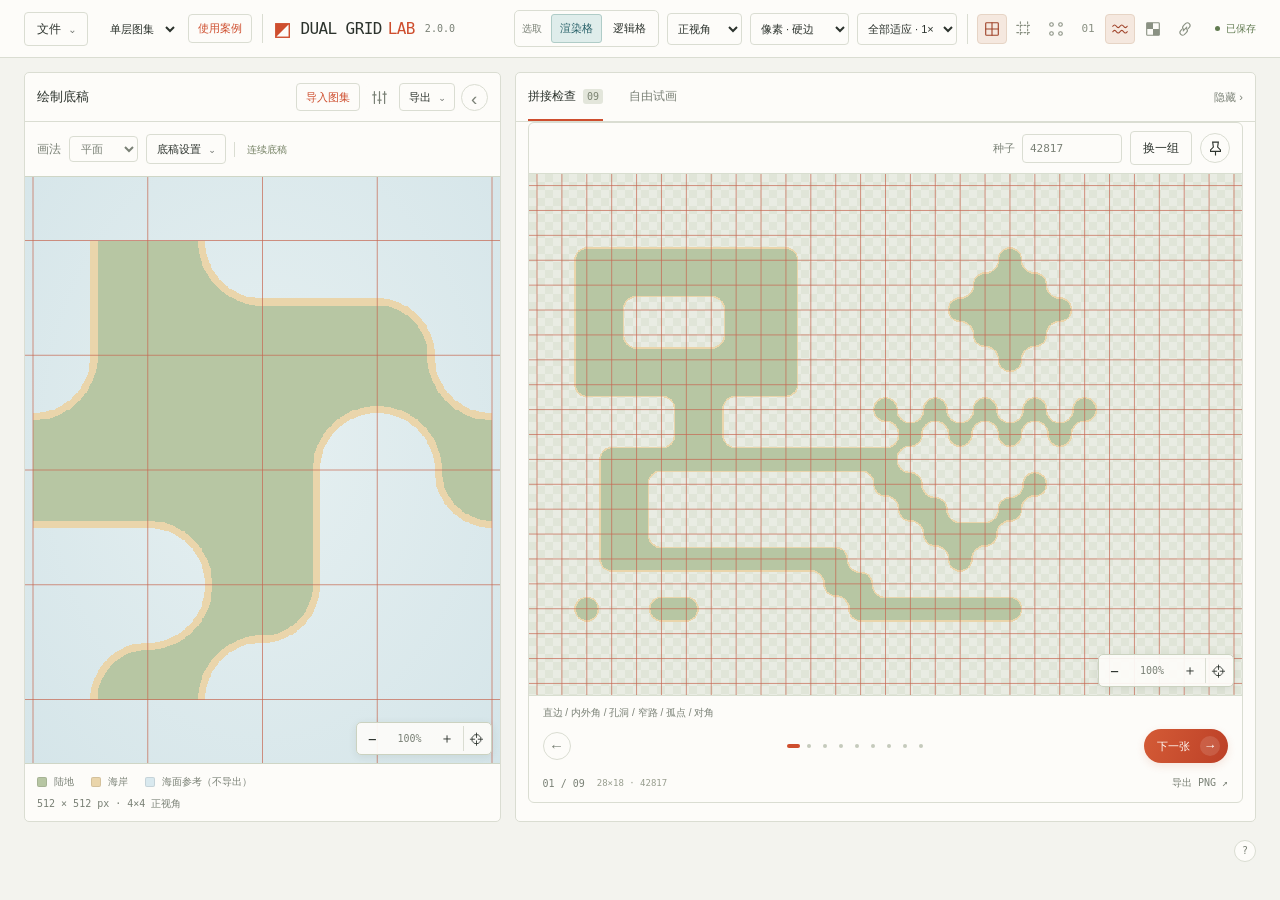
==== commit 7c2df1cd: "feat: add layered Terraria examples and preserve case workflow" ====
--- a/offline.html
+++ b/offline.html
@@ -368,6 +368,34 @@
 .corner-dots i:nth-child(3) { bottom: 0; left: 0; }
 .corner-dots i:nth-child(4) { bottom: 0; right: 0; }
 .hint { color: var(--muted); font-size: 11px; margin-bottom: 0; }
+.examples-open { padding: 5px 9px; min-height: 29px; font-size: 11px; color: var(--accent); }
+#examples-panel { width: min(720px, calc(100vw - 24px)); }
+.examples-body { padding: 18px; overflow-y: auto; }
+.examples-intro { margin: 0 0 16px; color: var(--muted); }
+.examples-list { display: grid; grid-template-columns: repeat(2, minmax(0, 1fr)); gap: 14px; }
+.example-card { min-width: 0; overflow: hidden; border: 1px solid var(--line); border-radius: 6px; }
+.example-card > canvas { width: 100%; height: 150px; object-fit: contain; background: #e9e9e1; image-rendering: pixelated; }
+.example-card > div { padding: 14px; }
+.example-card h3, .example-import h3 { margin: 5px 0 8px; font-size: 14px; font-weight: 500; }
+.example-card p { margin: 0 0 12px; color: var(--muted); }
+.example-tag { font-size: 10px; color: var(--accent); }
+.reference-example { background: var(--soft); }
+.example-source { grid-column: 1 / -1; margin: 0; color: var(--muted); font-size: 11px; line-height: 1.8; }
+.example-source a { color: var(--accent); }
+body.example-loading::after { content: "正在载入案例素材…"; position: fixed; inset: 0; z-index: 1000; display: grid; place-items: center; background: #f3f3eef0; color: var(--ink); font-size: 14px; }
+.example-card a { color: var(--ink); text-decoration: none; }
+.local-example { grid-column: 1 / -1; background: var(--soft); }
+.example-import { margin-top: 18px; padding-top: 14px; border-top: 1px solid var(--line); }
+.example-import p, .example-import li { color: var(--muted); line-height: 1.8; }
+.example-import details { margin-top: 16px; }
+.example-import summary { color: var(--accent); }
+.example-import ol { padding-left: 20px; }
+.example-import li + li { margin-top: 8px; }
+@media (max-width: 540px) {
+  .examples-list { grid-template-columns: minmax(0, 1fr); }
+  .examples-body { padding: 12px; }
+  .example-card > canvas { height: 120px; }
+}
 @media (max-width: 1250px) {
   .masthead { grid-template-columns: minmax(0, 1fr) auto; }
   .header-actions { grid-column: 1 / -1; grid-row: 2; justify-content: flex-start; }
@@ -436,6 +464,7 @@
       </details>
       <input id="session-file" type="file" accept=".json,application/json" hidden>
       <select id="workflow" class="workflow-select" aria-label="绘制流程"><option value="single">单层图集</option><option value="floor">分层模板</option></select>
+      <button id="examples-open" class="button examples-open" type="button" aria-haspopup="dialog" aria-controls="examples-panel">使用案例</button>
       <div class="brand"><span class="brand-mark" aria-hidden="true">◩</span>DUAL GRID <b>LAB</b><span class="version">2.0.0</span></div>
     </div>
     <div class="header-actions">
@@ -607,6 +636,40 @@
     </footer>
     <p id="notice" class="notice" role="status" aria-live="polite"></p>
   </main>
+  <dialog id="examples-panel" aria-labelledby="examples-title">
+    <div class="dialog-head"><h2 id="examples-title">使用案例</h2><button id="examples-close" class="text-button" type="button" aria-label="关闭使用案例">关闭 ×</button></div>
+    <div class="examples-body">
+      <p class="examples-intro">先看拼接效果，再换成自己的素材。内置案例在新窗口打开，工作状态单独保存。</p>
+      <div id="examples-list" class="examples-list">
+        <article class="example-card reference-example">
+          <div><span class="example-tag">Open-Terraria · 3层 · 7套图集</span><h3>草地与泥土</h3><p>原图摘录：透明草皮、泥土地形、泥土背景墙。自动整理16态与纹理变体。</p><a class="button" data-example="terraria-surface" target="_blank" rel="noopener">打开地表案例 ↗</a></div>
+        </article>
+        <article class="example-card reference-example">
+          <div><span class="example-tag">Open-Terraria · 4层 · 10套图集</span><h3>地表与岩石洞穴</h3><p>增加独立岩石地层和石背景墙，各层可分别编辑占用、显隐与预览。</p><a class="button" data-example="terraria-cave" target="_blank" rel="noopener">打开洞穴案例 ↗</a></div>
+        </article>
+        <p class="example-source">参考素材首次打开需联网，载入后自动保存在当前浏览器。来源：<a href="https://github.com/SandboxWorldOnline/Open-Terraria/tree/c7663b9bc83b9f6dbacd240573c2b4b09f568da0" target="_blank" rel="noopener">Open-Terraria · c7663b9</a>。图像权利归 Re-Logic，不包含在本工具MIT许可内。案例为16态适配，不复刻原版全部选帧、材质融合或墙外扩规则。</p>
+        <article class="example-card">
+          <canvas id="example-layers-preview" aria-label="原创分层案例预览"></canvas>
+          <div><span class="example-tag">原创 · 16 px</span><h3>泥土、草皮与背景墙</h3><p>分开查看三个图层，检查洞穴、边缘与草皮覆盖。</p><a class="button" data-example="layers" target="_blank" rel="noopener">打开分层案例 ↗</a></div>
+        </article>
+        <article class="example-card">
+          <canvas id="example-variants-preview" aria-label="原创纹理变体案例预览"></canvas>
+          <div><span class="example-tag">原创 · 分层 · 3 套变体</span><h3>同一地形，不同纹理</h3><p>保留草皮与背景墙，切换地形变体或稳定混用，观察重复纹理和接缝。</p><a class="button" data-example="variants" target="_blank" rel="noopener">打开分层变体案例 ↗</a></div>
+        </article>
+      </div>
+      <section class="example-import" aria-labelledby="example-import-title">
+        <h3 id="example-import-title">导入自己的素材 / 本地案例</h3>
+        <p>分层案例：选择包含分层素材的页面备份 JSON，一次恢复图层与场景，保持分层模式。载入前会自动下载当前工作备份；普通备份仍可从「文件」载入。</p>
+        <button id="example-import" class="button" type="button">导入案例 JSON…</button>
+        <details><summary>泰拉瑞亚素材怎么导入？</summary><ol>
+          <li>先把原始素材整理成完整16态图集。原版大图的帧排布不能直接当作4×4使用，也不能用游戏截图代替图集。</li>
+          <li>切到「分层模板」，在目标层点＋或拖入PNG：泥土放地形层，透明草皮放草皮层，背景墙放墙层。同层可多选纹理变体。</li>
+          <li>点「切分与映射」核对排版。默认每格16 px；其他尺寸先在图层设置中调整。64×64图集选4×4、边距0、间距0，状态排版须与素材一致。</li>
+          <li>在右侧检查拼接，或切到「自由试画」。用图层的预览按钮单独检查各层。</li>
+        </ol><p>原创案例可离线打开；Open-Terraria案例首次需联网载入参考素材，也可从本地导入自己的图集。这里的16态拼接与原版自动选帧规则有差异。</p></details>
+      </section>
+    </div>
+  </dialog>
   <dialog id="source-panel" aria-labelledby="source-title">
     <div class="dialog-head"><h2 id="source-title">图集设置</h2><button id="source-close" class="text-button" aria-label="关闭图集设置">关闭 ×</button></div>
     <div class="source-body">
@@ -2041,7 +2104,7 @@
       app.session?.queue();
     });
     document.addEventListener("keydown", event => {
-      if (event.key === "Escape" && !$("source-panel").open &&
+      if (event.key === "Escape" && !document.querySelector("dialog[open]") &&
           !event.target.closest("input,select,textarea,[contenteditable],.popover")) app.clearSelection();
     });
     app.selectionState = {
@@ -2664,7 +2727,7 @@
     });
     document.addEventListener("keydown", event => {
       if (!event.repeat && !event.ctrlKey && !event.metaKey && !event.altKey &&
-          !event.shiftKey && !dialog.open && !event.target.closest("input,select,textarea,[contenteditable]")) {
+          !event.shiftKey && !document.querySelector("dialog[open]") && !event.target.closest("input,select,textarea,[contenteditable]")) {
         const target = { g: "grid", l: "dual", p: "logic", n: "labels", w: "sea-preview", b: "background" }[event.key.toLowerCase()];
         if (target) { event.preventDefault(); $(target).click(); }
       }
@@ -4376,7 +4439,8 @@
 (function (Lab) {
   "use strict";
   Lab.bindSession = function (app) {
-    const $ = app.$, key = `dual-grid-lab:state:v1:${location.pathname}`;
+    const example = Lab.exampleId();
+    const $ = app.$, key = `dual-grid-lab:state:v1:${location.pathname}${example ? `:example:${example}` : ""}`;
     if ("scrollRestoration" in history) history.scrollRestoration = "manual";
     const sources = new Map(), identities = new WeakMap();
     const codec = Lab.sessionCodec(app, source => {
@@ -4389,6 +4453,7 @@
     });
     let database, ready = false, paused = false, busy = false, timer = 0, writing = null;
     let lastRaw = null, lastData = "", lastSaved = null;
+    let exampleInitialized = false;
     function status(kind, label, detail) {
       $("session-indicator").dataset.state = kind;
       $("session-indicator").textContent = label;
@@ -4478,7 +4543,7 @@
         paused = true;
         throw new Error("其他页面已更新本地状态；自动保存已暂停，当前页面内容保留");
       }
-      const savedAt = new Date().toISOString(), raw = JSON.stringify({ savedAt, data });
+      const savedAt = new Date().toISOString(), raw = JSON.stringify({ savedAt, data, exampleInitialized });
       // Only point the synchronous checkpoint at images whose IndexedDB transaction completed.
       localStorage.setItem(key, raw);
       lastRaw = raw;
@@ -4530,6 +4595,7 @@
       timer = setTimeout(flush, 150);
     }
     app.session = { queue, flush };
+    app.session.markExampleInitialized = () => { exampleInitialized = true; lastData = ""; };
     function guardUnload(event) {
       if (!ready || busy) { event.preventDefault(); event.returnValue = ""; return; }
       app.finishPaintStroke();
@@ -4591,9 +4657,18 @@
         app.notify("已请求下载完整状态文件，包含素材、图层、试画、撤销历史与工作区设置。");
       } catch (error) { app.notify(`状态导出失败：${error.message}`); }
     });
-    $("session-import").addEventListener("click", () => $("session-file").click());
+    let importWorkflow = null;
+    function chooseImport(workflow = null) {
+      importWorkflow = workflow;
+      $("session-file").click();
+    }
+    app.session.chooseLayeredCase = () => chooseImport("floor");
+    $("session-import").addEventListener("click", () => chooseImport());
+    $("session-file").addEventListener("cancel", () => importWorkflow = null);
     $("session-file").addEventListener("change", async () => {
       const file = $("session-file").files[0];
+      const workflow = importWorkflow;
+      importWorkflow = null;
       $("session-file").value = "";
       if (!file || busy) return;
       let backup = null;
@@ -4601,6 +4676,12 @@
         if (file.size > 192 * 1024 * 1024) throw new Error("状态文件超过192 MiB");
         const data = JSON.parse(await file.text());
         Lab.validateSession(data, $);
+        if (workflow === "floor") {
+          if (!data.floor.slots.terrain)
+            throw new Error("此文件没有分层素材；单层备份请从「文件→载入备份」打开");
+          if (!data.floor.active) data.selection = null;
+          data.floor.active = true;
+        }
         const decoded = [];
         for (const [id, asset] of Object.entries(data.assets)) {
           if (typeof asset.png !== "string" || !asset.png.startsWith("data:image/png;base64,"))
@@ -4635,6 +4716,7 @@
         if (current !== null) localStorage.setItem(`${key}:recovery:${Date.now()}`, current);
         lastRaw = current;
         paused = false;
+        if (example) exampleInitialized = true;
         commit(next, JSON.stringify(next));
         app.notify("已载入状态文件并保存到本机；载入前的工作已请求下载为备份。");
       } catch (error) {
@@ -4654,6 +4736,7 @@
         lastRaw = localStorage.getItem(key);
         if (lastRaw !== null) {
           const saved = JSON.parse(lastRaw);
+          exampleInitialized = saved.exampleInitialized === true;
           const data = Lab.validateSession(saved.data, $);
           await codec.restore(data, await loadAssets(data));
           lastData = JSON.stringify(codec.capture());
@@ -4668,9 +4751,273 @@
         lock(false);
       }
       if (!paused) flush();
-      return { hasSavedState: lastRaw !== null, restored: !paused };
+      return { hasSavedState: lastRaw !== null, restored: !paused, exampleInitialized };
     }
     app.session.ready = Lab.sessionReady = start();
+  };
+})(globalThis.DualGridLab);
+
+</script>
+  <script>
+(function (Lab) {
+  "use strict";
+  const commit = "c7663b9bc83b9f6dbacd240573c2b4b09f568da0";
+  const base = `https://raw.githubusercontent.com/SandboxWorldOnline/Open-Terraria/${commit}/public/sprites/vanilla/`;
+  const sources = {
+    dirt: ["Tiles_0.png", 288, 270, "73b5dcacf4e1621ca61ce6a46c86d50dce2818c48366fde898d498b9437c11a2"],
+    stone: ["Tiles_1.png", 288, 270, "8c6cd50a8b9d70f08d0aa08cfbd862c714b2874cb5c60a7caa9ddea4d55307d9"],
+    grass: ["Tiles_2.png", 288, 1980, "b741ac1e4c67812ae338385713f197a018030b4a8690eb751795a29bdcdfdc68"],
+    dirtWall: ["Wall_2.png", 468, 180, "b667ec7a8768cda7965f8b1edea12e72515dd8b1a117ecea2b1fe494f5dd9951"],
+    stoneWall: ["Wall_1.png", 468, 180, "1bdabe1003efbd19cffe87e74347bde75d49799710ebdd4e9886d7fbdae3d464"]
+  };
+  async function download(key) {
+    const [name, width, height, expected] = sources[key];
+    const controller = new AbortController(), timer = setTimeout(() => controller.abort(), 20000);
+    let url;
+    try {
+      const response = await fetch(base + name, { signal: controller.signal });
+      if (!response.ok) throw new Error(`${name} HTTP ${response.status}`);
+      const bytes = await response.arrayBuffer();
+      if (bytes.byteLength > 4 * 1024 * 1024) throw new Error(`${name} 文件过大`);
+      const hash = Array.from(new Uint8Array(await crypto.subtle.digest("SHA-256", bytes)),
+        value => value.toString(16).padStart(2, "0")).join("");
+      if (hash !== expected) throw new Error(`${name} 与固定来源版本不一致`);
+      const image = new Image();
+      url = URL.createObjectURL(new Blob([bytes], { type: "image/png" }));
+      image.src = url;
+      await image.decode();
+      if (image.naturalWidth !== width || image.naturalHeight !== height) throw new Error(`${name} 尺寸不符`);
+      const canvas = Lab.canvas(width, height);
+      canvas.getContext("2d").drawImage(image, 0, 0);
+      return canvas;
+    } finally {
+      clearTimeout(timer);
+      if (url) URL.revokeObjectURL(url);
+    }
+  }
+  const bits = [[8, 4], [2, 1]];
+  function frame(qx, qy, horizontal, vertical, diagonal, variant) {
+    if (horizontal && vertical) return diagonal ? [1 + variant, 1, true] : [6 + variant, qy === 0 ? 1 : 2, false];
+    if (horizontal) return [1 + variant, qy === 0 ? 0 : 2, false];
+    if (vertical) return [qx === 0 ? 0 : 4, variant, false];
+    return [qx + variant * 2, 3 + qy, false];
+  }
+  function quarters(source, variant, fill) {
+    return Array.from({ length: 16 }, (_, mask) => {
+      const tile = Lab.canvas(16, 16), ctx = tile.getContext("2d");
+      for (let y = 0; y < 2; y++) for (let x = 0; x < 2; x++) {
+        if (!(mask & bits[y][x])) continue;
+        const qx = 1 - x, qy = 1 - y;
+        const [col, row, center] = frame(qx, qy, mask & bits[y][1 - x], mask & bits[1 - y][x],
+          mask & bits[1 - y][1 - x], variant);
+        ctx.drawImage(center && fill ? fill : source, col * 18 + qx * 8, row * 18 + qy * 8, 8, 8, x * 8, y * 8, 8, 8);
+      }
+      return tile;
+    });
+  }
+  function terrainVariants(source, name, fill) {
+    const canonical = quarters(source, 0, fill);
+    return [0, 1, 2].map(variant => {
+      const tiles = quarters(source, variant, fill).map((tile, mask) => {
+        const ctx = tile.getContext("2d");
+        const top = (mask & 8 ? 10 : 0) | (mask & 4 ? 5 : 0);
+        const bottom = (mask & 2 ? 10 : 0) | (mask & 1 ? 5 : 0);
+        const left = (mask & 8 ? 12 : 0) | (mask & 2 ? 3 : 0);
+        const right = (mask & 4 ? 12 : 0) | (mask & 1 ? 3 : 0);
+        // Replace complete strips, including transparent pixels, to keep variant edges consistent.
+        for (const [prototype, x, y, w, h] of [[top, 0, 0, 16, 2], [bottom, 0, 14, 16, 2],
+          [left, 0, 0, 2, 16], [right, 14, 0, 2, 16]]) {
+          ctx.clearRect(x, y, w, h);
+          ctx.drawImage(canonical[prototype], x, y, w, h, x, y, w, h);
+        }
+        for (let y = 0; y < 2; y++) for (let x = 0; x < 2; x++) {
+          ctx.clearRect(x * 14, y * 14, 2, 2);
+          if (mask & bits[y][x]) ctx.drawImage(canonical[15], x * 14, y * 14, 2, 2, x * 14, y * 14, 2, 2);
+        }
+        if (fill) {
+          const image = ctx.getImageData(0, 0, 16, 16), pixels = image.data;
+          for (let y = 0; y < 16; y++) for (let x = 0; x < 16; x++) {
+            const at = (y * 16 + x) * 4, boundary = Lab.floorBoundary(mask, (x + .5) / 16, (y + .5) / 16);
+            if (mask === 0 || mask === 15 || !pixels[at + 3] ||
+                pixels[at + 1] <= Math.max(pixels[at], pixels[at + 2]) + 16 ||
+                boundary.normalY >= -.3 || boundary.distance * 16 >= 4) pixels.fill(0, at, at + 4);
+          }
+          ctx.putImageData(image, 0, 0);
+        }
+        return tile;
+      });
+      return { name: `${name}-v${variant + 1}.png`, source: Lab.packCanvas(tiles) };
+    });
+  }
+  function wallSource(source, name) {
+    const canvas = Lab.floorSource("wall", 16), ctx = canvas.getContext("2d");
+    const image = ctx.getImageData(0, 0, 64, 64);
+    const texture = source.getContext("2d").getImageData(44, 44, 16, 16).data;
+    for (let y = 0; y < 64; y++) for (let x = 0; x < 64; x++) {
+      const at = (y * 64 + x) * 4;
+      if (image.data[at + 3]) image.data.set(texture.subarray(((y % 16) * 16 + x % 16) * 4,
+        ((y % 16) * 16 + x % 16) * 4 + 4), at);
+    }
+    ctx.putImageData(image, 0, 0);
+    return [{ name: `${name}.png`, source: canvas }];
+  }
+  Lab.loadTerrariaExample = async function (app, id) {
+    const $ = app.$, cave = id === "terraria-cave", main = document.querySelector("main");
+    const header = document.querySelector(".masthead");
+    document.body.classList.add("example-loading");
+    header.inert = main.inert = true;
+    try {
+      const keys = ["dirt", "grass", cave ? "stoneWall" : "dirtWall", ...(cave ? ["stone"] : [])];
+      const decoded = await Promise.all(keys.map(async key => [key, await download(key)]));
+      const images = Object.fromEntries(decoded);
+      // Download, verify and prepare every image before changing any workspace layer.
+      const packs = { terrain: terrainVariants(images.dirt, "dirt"),
+        grass: terrainVariants(images.grass, "grass", images.dirt),
+        wall: wallSource(images[cave ? "stoneWall" : "dirtWall"], cave ? "stone-wall" : "dirt-wall") };
+      if (cave) packs.stone = terrainVariants(images.stone, "stone");
+      app.setFloorWorkflow(true);
+      app.floor.roles.find(role => role.id === "grass").name = "透明草皮";
+      app.floor.roles.find(role => role.id === "wall").name = cave ? "石背景墙" : "泥土背景墙";
+      let stoneId;
+      if (cave) {
+        app.addFloorLayer("岩石地形", "");
+        stoneId = app.floor.id;
+        const ordered = app.floor.roles.filter(role => role.id !== stoneId).sort((a, b) => a.order - b.order);
+        ordered.splice(ordered.findIndex(role => role.id === "terrain") + 1, 0,
+          app.floor.roles.find(role => role.id === stoneId));
+        ordered.forEach((role, index) => role.order = index);
+      }
+      for (const [key, sources] of Object.entries(packs)) {
+        app.switchFloorLayer(key === "stone" ? stoneId : key);
+        app.replaceSources(sources);
+        app.state.variantMode = "mixed";
+        app.rebuild();
+      }
+      app.floor.paint = Lab.makeFloorSample(48, 28);
+      if (stoneId) {
+        const map = app.floor.paint, rock = Lab.floorMaps(map, app.floor.roles)[stoneId];
+        for (let y = 0; y <= map.height; y++) for (let x = 0; x <= map.width; x++)
+          Lab.set(rock, x, y, Lab.get(map, x, y) && y / map.height > .59 + Math.sin(x / map.width * 10) * .045);
+      }
+      app.floor.previewId = null;
+      app.switchFloorLayer("terrain");
+      $("grid").checked = false;
+      $("paint-tab").click();
+      app.session.markExampleInitialized();
+      app.rebuild();
+      app.notify(`已从 Open-Terraria ${commit.slice(0, 7)} 载入${cave ? "4" : "3"}层案例，后续刷新从本机恢复。`);
+    } finally {
+      document.body.classList.remove("example-loading");
+      header.inert = main.inert = false;
+    }
+  };
+})(globalThis.DualGridLab);
+
+</script>
+  <script>
+(function (Lab) {
+  "use strict";
+  Lab.exampleId = () => {
+    const id = new URLSearchParams(location.search).get("example");
+    return ["layers", "variants", "terraria-surface", "terraria-cave"].includes(id) ? id : null;
+  };
+  Lab.bindExamples = function (app) {
+    const $ = app.$, dialog = $("examples-panel");
+    document.querySelectorAll("[data-example]").forEach(link => {
+      const url = new URL(location.href);
+      url.searchParams.set("example", link.dataset.example);
+      url.searchParams.set("workflow", "floor");
+      url.hash = "";
+      link.href = url.href;
+    });
+    function previews() {
+      if (dialog.dataset.drawn) return;
+      const size = 16, map = Lab.makeFloorSample(18, 10), slots = {};
+      Lab.floorRoles.forEach(role => {
+        const source = Lab.floorSource(role.id, size);
+        const tiles = Lab.slice(source, Lab.infer(64, 64, "4x4", 0, 0, 0, 0), Lab.layouts.continuous);
+        slots[role.id] = { tiles, flatTiles: tiles, enabled: true, valid: true };
+      });
+      Lab.renderFloor($("example-layers-preview"), map, slots,
+        { roles: Lab.floorRoles, unitSize: size, view: "ortho", filter: "nearest" });
+      const packs = Lab.variantExample().map(entry => {
+        const tiles = Lab.slice(entry.source, Lab.infer(64, 64, "4x4", 0, 0, 0, 0), Lab.layouts.continuous);
+        return { tiles, flatTiles: tiles };
+      });
+      Lab.renderMap($("example-variants-preview"), map, packs[0].tiles,
+        { size, view: "ortho", filter: "nearest", variantPacks: packs, variantSeed: 42817 });
+      dialog.dataset.drawn = "true";
+    }
+    $("examples-open").addEventListener("click", () => {
+      document.querySelectorAll(".popover[open]").forEach(menu => menu.open = false);
+      previews();
+      dialog.showModal();
+    });
+    $("examples-close").addEventListener("click", () => dialog.close());
+    dialog.addEventListener("click", event => {
+      if (event.target !== dialog) return;
+      const rect = dialog.getBoundingClientRect();
+      if (event.clientX < rect.left || event.clientX > rect.right ||
+          event.clientY < rect.top || event.clientY > rect.bottom) dialog.close();
+    });
+    $("example-import").addEventListener("click", () => {
+      dialog.close();
+      app.session.chooseLayeredCase();
+    });
+    // Local reference pages may add their own cards without bundling private assets in the app.
+    Lab.addLocalExample = function ({ title, description, href }) {
+      const url = new URL(href, location.href);
+      if (!["file:", "http:", "https:"].includes(url.protocol)) return;
+      url.searchParams.set("workflow", "floor");
+      url.searchParams.delete("example");
+      const card = document.createElement("article");
+      card.className = "example-card local-example";
+      const body = document.createElement("div"), tag = document.createElement("span");
+      tag.className = "example-tag";
+      tag.textContent = "本地参考 · 私有素材";
+      const heading = document.createElement("h3"), text = document.createElement("p"), link = document.createElement("a");
+      heading.textContent = title;
+      text.textContent = description;
+      link.className = "button";
+      link.href = url.href;
+      link.target = "_blank";
+      link.rel = "noopener";
+      link.textContent = "打开素材案例 ↗";
+      body.append(tag, heading, text, link);
+      card.append(body);
+      $("examples-list").prepend(card);
+    };
+    Lab.examplesReady = app.session.ready.then(async memory => {
+      const id = Lab.exampleId();
+      const layered = id || new URLSearchParams(location.search).get("workflow") === "floor";
+      if (!layered || !memory.restored) return memory;
+      if (id?.startsWith("terraria-")) {
+        app.setFloorWorkflow(true);
+        if (!memory.exampleInitialized) await Lab.loadTerrariaExample(app, id);
+        return memory;
+      }
+      const newLayers = !app.floor.slots.terrain;
+      // Case links declare their workflow even when an older checkpoint saved single mode.
+      app.setFloorWorkflow(true);
+      if (!id || memory.hasSavedState && !newLayers) return memory;
+      $("grid").checked = false;
+      app.floor.slots.wall.enabled = true;
+      if (id === "variants") app.loadFloorVariants();
+      app.rebuild();
+      app.notify("已打开原创分层案例；此案例的工作状态单独保存。");
+      return memory;
+    });
+    Lab.examplesReady.catch(error => app.notify(`案例初始化失败：${error.message}`));
+    // Reference pages initialize through the same readiness barrier as restored examples.
+    Lab.initializeLocalExample = async function (initialize) {
+      const memory = await Lab.examplesReady;
+      if (!memory.restored || Lab.exampleId()) return;
+      app.setFloorWorkflow(true);
+      if (!memory.hasSavedState) await initialize(app);
+      app.syncFloorUi();
+      app.rebuild();
+      return memory;
+    };
   };
 })(globalThis.DualGridLab);
 
@@ -4863,6 +5210,7 @@
   Lab.bindWorkspace(app);
   app.rebuild();
   Lab.bindSession(app);
+  Lab.bindExamples(app);
 })(globalThis.DualGridLab);
 
 </script>
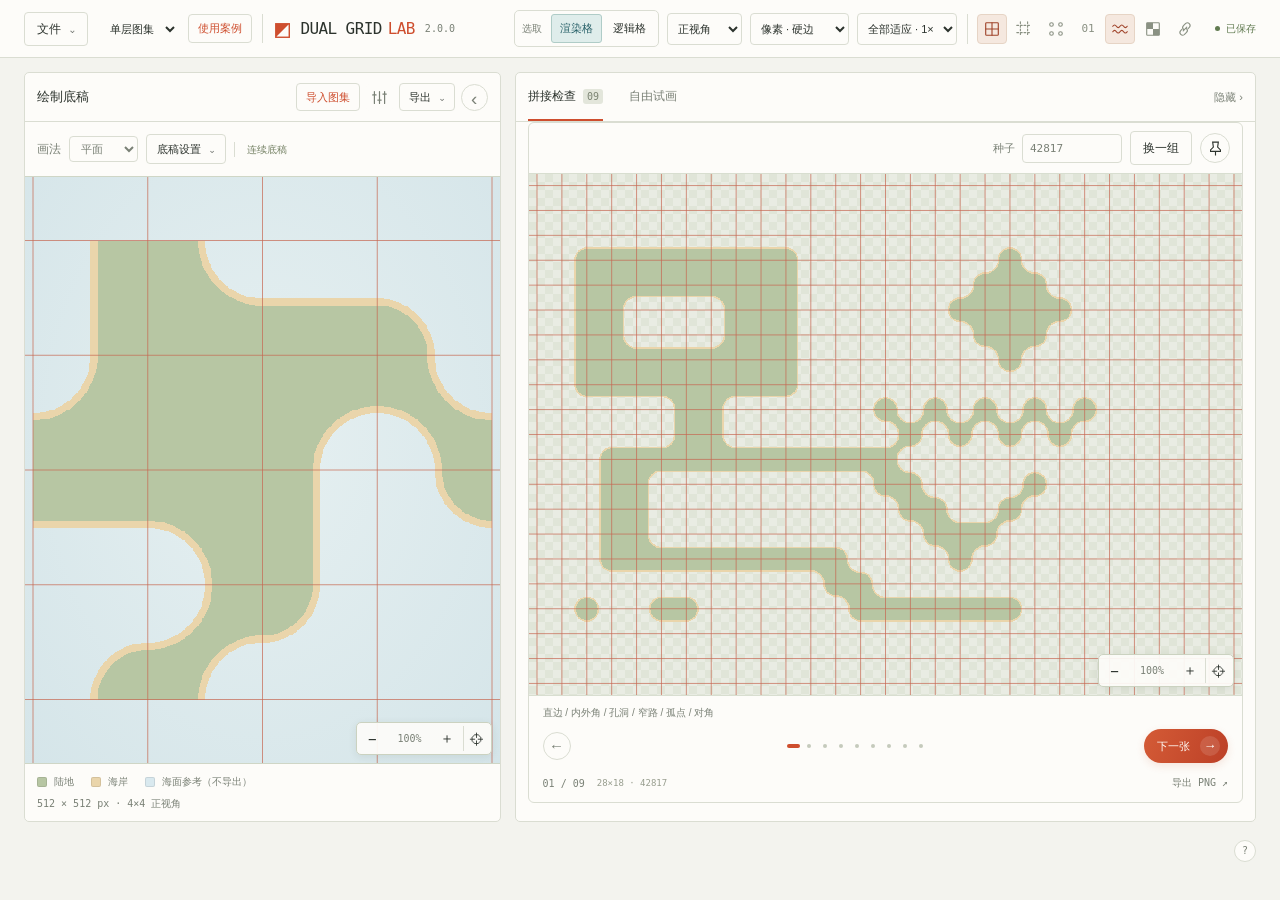
==== commit 1c47de58: "feat: support unbounded sparse painting with efficient undo Extend free painting with signed 32x32 s" ====
--- a/offline.html
+++ b/offline.html
@@ -598,7 +598,7 @@
     </section>
     <section id="paint-panel" role="tabpanel" aria-labelledby="paint-tab" hidden>
       <div class="context-bar paint-heading">
-        <span id="paint-hint" class="paint-hint">滚轮缩放 · 空格拖动 · Shift / 右键擦除</span>
+        <span id="paint-hint" class="paint-hint">自由延伸绘制 · 空格拖动 · Shift / 右键擦除</span>
         <div class="paint-actions"><button id="paint-pan" class="button" aria-pressed="false">移动</button><button id="paint-pick" class="button" aria-pressed="false" title="选取工具：左键只选中，不绘制；选取对象在顶栏切换">选取</button><button id="paint-mode" class="button" aria-pressed="true">模式：绘制</button><button id="undo" class="button">撤销</button><button id="clear" class="button">清空</button><button id="paint-export" class="button">导出 PNG</button></div>
       </div>
       <div class="paint-wrap preview-surface"><canvas id="paint-canvas" aria-label="自由试画地形画布" tabindex="0"></canvas></div>
@@ -627,7 +627,7 @@
           <p>等距仅支持 2:1 地面，不支持高度或越界悬挑。输入类型与预览视角独立。</p>
           <p>顶栏「选取：渲染格／逻辑格」决定单击对象，辅助线开关不改变选取模式。悬停虚线预览，单击实线锁定，再点同位置、点画布信息的×或Esc取消。选逻辑格显示半格偏移主选区及周围4个渲染格；边界不环绕，素材外按0读取。淡色四分区只表示位置贡献，不要求素材按象限独立绘制。</p>
           <p>各画布左上角显示精简选格信息，悬停信息可查看完整素材来源；点×或Esc取消选区。右上角链条按钮开启跨画布关联：点击渲染格，在当前画布、底稿和其他可见画布标出同一图层的相同状态，不区分纹理变体；点击逻辑格，底稿标出周围四格的状态切片，场景匹配中心值及左上／右上／左下／右下四格的完整组合。覆盖层还匹配实际覆盖区；素材范围外不发起关联。固定预览其他图层时不跨层关联。关闭链条保留单点选取。图集设置中的切片追踪独立，取消追踪与取消选区互不影响。</p>
-          <p>自由试画默认绘制，需点「选取」才只选不画；再点返回原笔刷。移动／选取／绘制互斥，选取时拖动仍平移，不记录笔画或撤销。试画支持 Ctrl / Cmd + Z，最多撤销40步。顶栏用小圆点与文字显示自动保存结果；「文件」提供立即保存和完整备份导出／载入。清理浏览器数据、更换浏览器或入口路径前请导出备份。所有图像只在本地处理，选区叠层不进入PNG／SVG／绘制包。</p>
+          <p>自由试画可向四周延伸，支持负坐标与分散笔画，平移后继续绘制。默认绘制，需点「选取」才只选不画；再点返回原笔刷。移动／选取／绘制互斥，选取时拖动仍平移，不记录笔画或撤销。试画支持 Ctrl / Cmd + Z，最多撤销40步。PNG包含原始区域与可见图层的扩展笔画；超出16777216像素或单边32767px时会提示，请改用完整备份保留全部作品。顶栏用小圆点与文字显示自动保存结果；「文件」提供立即保存和完整备份导出／载入。清理浏览器数据、更换浏览器或入口路径前请导出备份。所有图像只在本地处理，选区叠层不进入PNG／SVG／绘制包。</p>
           <p>检查栏点击「下一张」翻页，圆点可直接跳转。钉住会新增一栏并保留当前组，浏览栏自动下一张；最多4个钉住栏，每栏仍可独立翻页。「换一组」随机生成新种子；手动输入种子后按Enter可重现该组。换一组不影响钉住栏；素材与显示设置同步更新，窄屏可横向滚动分栏。</p>
           <p>左侧底稿常驻，可收为窄栏。右侧拼接检查与自由试画互斥，可整体隐藏；点击窄栏恢复。收起不清空钉住、种子或笔画，至少保留一侧展开。窄屏两侧展开时上下排列。</p>
           <p>各画布视图独立；顶部缩放用于统一重置全部画布。试画默认左键绘制，点「移动」后左键平移，也可按住空格或使用中键临时平移。拖动不触发选格，翻检查图会自动回正。</p>
@@ -859,6 +859,138 @@
   <script>
 (function (Lab) {
   "use strict";
+  const side = 32;
+  const coordinate = value => Number.isSafeInteger(value) && Math.abs(value) < Number.MAX_SAFE_INTEGER - side;
+  // Retain the small reference rectangle for legacy scenes; allocate overflow blocks only on writes.
+  Lab.enableSparse = function (map) {
+    if (!map.chunks) map.chunks = new Map();
+    return map;
+  };
+  const denseGet = Lab.get, denseSet = Lab.set;
+  Lab.beginGridEdit = function (map) {
+    const entry = { changes: [] };
+    map.edit = { entry, seen: new Set() };
+    return entry;
+  };
+  Lab.endGridEdit = map => { delete map.edit; };
+  Lab.get = function (map, x, y) {
+    if (x >= 0 && y >= 0 && x <= map.width && y <= map.height) return denseGet(map, x, y);
+    if (!map.chunks || !coordinate(x) || !coordinate(y)) return 0;
+    const cx = Math.floor(x / side), cy = Math.floor(y / side);
+    return map.chunks.get(`${cx},${cy}`)?.cells[(y - cy * side) * side + x - cx * side] || 0;
+  };
+  Lab.set = function (map, x, y, value) {
+    if (!coordinate(x) || !coordinate(y)) return;
+    const previous = Lab.get(map, x, y), next = value ? 1 : 0;
+    if (previous === next) return;
+    if (map.edit) {
+      const key = `${x},${y}`;
+      if (!map.edit.seen.has(key)) {
+        map.edit.seen.add(key);
+        map.edit.entry.changes.push([x, y, previous]);
+      }
+    }
+    if (x >= 0 && y >= 0 && x <= map.width && y <= map.height) return denseSet(map, x, y, value);
+    if (!map.chunks) return;
+    const cx = Math.floor(x / side), cy = Math.floor(y / side), key = `${cx},${cy}`;
+    let chunk = map.chunks.get(key);
+    if (!chunk) {
+      if (!value) return;
+      chunk = { x: cx, y: cy, count: 0, cells: new Uint8Array(side * side), occupied: new Set() };
+      map.chunks.set(key, chunk);
+    }
+    const index = (y - cy * side) * side + x - cx * side;
+    chunk.count += next - chunk.cells[index];
+    chunk.cells[index] = next;
+    if (next) chunk.occupied.add(index);
+    else chunk.occupied.delete(index);
+    chunk.tiles = chunk.logicTiles = null;
+    if (!chunk.count) map.chunks.delete(key);
+  };
+  Lab.gridData = map => ({ cells: Array.from(map.cells),
+    chunks: Array.from(map.chunks?.values() || [], chunk => [chunk.x, chunk.y,
+      Array.from(chunk.occupied)]) });
+  Lab.restoreGrid = function (map, data) {
+    map.cells.set(Array.isArray(data) ? data : data.cells);
+    Lab.enableSparse(map).chunks.clear();
+    for (const [cx, cy, indices] of data.chunks || [])
+      for (const index of indices) Lab.set(map, cx * side + index % side, cy * side + Math.floor(index / side), 1);
+  };
+  Lab.clearGrid = function (map) { map.cells.fill(0); map.chunks?.clear(); };
+  Lab.undoGrid = function (map, entry) {
+    if (Array.isArray(entry.changes)) entry.changes.forEach(([x, y, value]) => Lab.set(map, x, y, value));
+    else Lab.restoreGrid(map, entry);
+  };
+  Lab.copyGrid = function (target, source) {
+    target.cells.set(source.cells);
+    if (source.chunks) Lab.restoreGrid(target, Lab.gridData(source));
+  };
+  Lab.eachSample = function (map, visit, bounds) {
+    const accepts = (x, y) => !bounds || x >= bounds.x0 && x <= bounds.x1 && y >= bounds.y0 && y <= bounds.y1;
+    for (let y = 0; y <= map.height; y++)
+      for (let x = 0; x <= map.width; x++) if (denseGet(map, x, y) && accepts(x, y)) visit(x, y);
+    for (const chunk of map.chunks?.values() || []) {
+      const x0 = chunk.x * side, y0 = chunk.y * side;
+      if (bounds && (x0 > bounds.x1 || y0 > bounds.y1 || x0 + side <= bounds.x0 || y0 + side <= bounds.y0)) continue;
+      for (const index of chunk.occupied) {
+        const x = x0 + index % side, y = y0 + Math.floor(index / side);
+        if (accepts(x, y)) visit(x, y);
+      }
+    }
+  };
+  function chunkTiles(chunk, logic) {
+    const field = logic ? "logicTiles" : "tiles";
+    if (chunk[field]) return chunk[field];
+    const stride = side + (logic ? 2 : 1), marked = new Uint8Array(stride * stride);
+    for (const index of chunk.occupied) {
+      const x = index % side, y = Math.floor(index / side);
+      for (let dy = 0; dy <= (logic ? 2 : 1); dy++)
+        for (let dx = 0; dx <= (logic ? 2 : 1); dx++) marked[(y + dy) * stride + x + dx] = 1;
+    }
+    const indices = [];
+    for (let i = 0; i < marked.length; i++) if (marked[i]) indices.push(i);
+    return chunk[field] = Uint16Array.from(indices);
+  }
+  // Visit existing tiles and their one-sample halo; distance between islands costs no memory.
+  Lab.eachGridTile = function (map, visit, bounds, logic = false) {
+    const seen = new Set();
+    const add = (x, y) => {
+      if (bounds && (x < bounds.x0 || y < bounds.y0 || x > bounds.x1 || y > bounds.y1)) return;
+      const key = `${x},${y}`;
+      if (!seen.has(key)) { seen.add(key); visit(x, y); }
+    };
+    for (let y = 0; y < map.height + Number(logic); y++)
+      for (let x = 0; x < map.width + Number(logic); x++) add(x, y);
+    if (!map.chunks) return;
+    const samples = bounds && { x0: bounds.x0 - 1, y0: bounds.y0 - 1, x1: bounds.x1 + 2, y1: bounds.y1 + 2 };
+    Lab.eachSample({ width: map.width, height: map.height, cells: map.cells }, (x, y) => {
+      for (let dy = -1; dy <= Number(logic); dy++)
+        for (let dx = -1; dx <= Number(logic); dx++) add(x + dx, y + dy);
+    }, samples);
+    const stride = side + (logic ? 2 : 1);
+    for (const chunk of map.chunks.values()) {
+      const x0 = chunk.x * side - 1, y0 = chunk.y * side - 1;
+      if (bounds && (x0 > bounds.x1 || y0 > bounds.y1 ||
+          x0 + stride <= bounds.x0 || y0 + stride <= bounds.y0)) continue;
+      for (const index of chunkTiles(chunk, logic)) add(x0 + index % stride, y0 + Math.floor(index / stride));
+    }
+  };
+  Lab.gridBounds = function (maps) {
+    const bounds = { x0: 0, y0: 0, x1: maps[0].width, y1: maps[0].height };
+    maps.forEach(map => Lab.eachSample(map, (x, y) => {
+      bounds.x0 = Math.min(bounds.x0, x - 1); bounds.y0 = Math.min(bounds.y0, y - 1);
+      bounds.x1 = Math.max(bounds.x1, x + 1); bounds.y1 = Math.max(bounds.y1, y + 1);
+    }));
+    return bounds;
+  };
+  Lab.gridInside = (map, x, y, logic = false) => Boolean(map.chunks) ||
+    x >= 0 && y >= 0 && x < map.width + Number(logic) && y < map.height + Number(logic);
+})(globalThis.DualGridLab);
+
+</script>
+  <script>
+(function (Lab) {
+  "use strict";
   function overview() {
     const rows = [
       ".............................",
@@ -1389,7 +1521,7 @@
       canvas.style.height = `${canvas.height * scale}px`;
     }
   };
-  // Selection follows the infinite grid; painting still uses the finite map below.
+  // Convert viewport input to signed world coordinates without clamping to the reference map.
   Lab.hitGrid = function (event, canvas) {
     const rect = canvas.getBoundingClientRect(), view = canvas.labView;
     if (!view || !rect.width || !rect.height) return { inside: false };
@@ -1412,6 +1544,130 @@
       y: Math.min(map.height - 1, Math.max(0, point.y)),
       sampleX: Math.min(map.width, Math.max(0, point.sampleX)),
       sampleY: Math.min(map.height, Math.max(0, point.sampleY)) };
+  };
+})(globalThis.DualGridLab);
+
+</script>
+  <script>
+(function (Lab) {
+  "use strict";
+  const cache = new WeakMap(), clips = new Map(), cropped = new Map(), tileIds = new WeakMap();
+  let nextTileId = 0, croppedPixels = 0;
+  function tileImage(tile, view, filter) {
+    let variants = cache.get(tile);
+    if (!variants) { variants = new Map(); cache.set(tile, variants); }
+    const key = `${view}/${filter}`;
+    if (!variants.has(key)) variants.set(key, view === "iso" ?
+      Lab.sampledTile(tile, tile.width * 2, tile.height, filter, "diamond") : tile);
+    return variants.get(key);
+  }
+  function coverageTile(mask, size, view) {
+    const key = `${mask}/${size}/${view}`;
+    if (!clips.has(key)) {
+      const raster = Lab.pixelCanvas({ width: size, height: size,
+        data: Lab.pixelTile(mask, size, { connected: true }) }, "#ffffff");
+      clips.set(key, tileImage(raster, view, "nearest"));
+      if (clips.size > 128) clips.delete(clips.keys().next().value);
+    }
+    return clips.get(key);
+  }
+  function coveredImage(tile, mask, size, view) {
+    if (mask === 15) return tile;
+    if (!tileIds.has(tile)) tileIds.set(tile, ++nextTileId);
+    const key = `${tileIds.get(tile)}/${mask}/${size}/${view}`;
+    if (cropped.has(key)) return cropped.get(key);
+    const width = view === "iso" ? size * 2 : size, result = Lab.canvas(width, size);
+    const ctx = result.getContext("2d");
+    ctx.drawImage(tile, 0, 0, width, size);
+    ctx.globalCompositeOperation = "destination-in";
+    ctx.drawImage(coverageTile(mask, size, view), 0, 0, width, size);
+    ctx.globalCompositeOperation = "source-over";
+    cropped.set(key, result);
+    croppedPixels += width * size;
+    while (cropped.size > 256 || croppedPixels > 4194304) {
+      const first = cropped.keys().next().value, image = cropped.get(first);
+      croppedPixels -= image.width * image.height;
+      cropped.delete(first);
+    }
+    return result;
+  }
+  Lab.sparseExportBounds = function (map, layers, options) {
+    const maps = layers ? Lab.floorMaps(map, options.roles) : { single: map };
+    const visible = layers ? options.roles.filter(role => options.solo ? role.id === options.activeLayer :
+      layers[role.id]?.enabled).map(role => maps[role.shapeFrom || (role.id === "grass" ? "terrain" : role.id)]) : [map];
+    return Lab.gridBounds(visible.length ? visible : [map]);
+  };
+  Lab.renderSparseScene = function (canvas, map, layers, options) {
+    const size = options.unitSize, view = options.view || "ortho", filter = options.filter || "nearest";
+    const maps = layers ? Lab.floorMaps(map, options.roles) : { single: map };
+    if (canvas.labViewport) canvas.labViewport.setInfinite(map, size, view);
+    else {
+      const b = options.bounds || Lab.sparseExportBounds(map, layers, options);
+      const p = Lab.projection(b.x1 - b.x0, b.y1 - b.y0, size, view);
+      p.e -= (p.a * b.x0 + p.c * b.y0) * size;
+      p.f -= (p.b * b.x0 + p.d * b.y0) * size;
+      canvas.width = p.width; canvas.height = p.height;
+      canvas.labView = { projection: p, size };
+    }
+    const p = canvas.labView.projection, ctx = canvas.getContext("2d");
+    ctx.resetTransform(); ctx.clearRect(0, 0, canvas.width, canvas.height);
+    const corners = [[0, 0], [canvas.width, 0], [0, canvas.height], [canvas.width, canvas.height]]
+      .map(([x, y]) => Lab.inversePoint(x, y, p));
+    const bounds = { x0: Math.floor(Math.min(...corners.map(v => v.x)) / size) - 1,
+      y0: Math.floor(Math.min(...corners.map(v => v.y)) / size) - 1,
+      x1: Math.ceil(Math.max(...corners.map(v => v.x)) / size) + 1,
+      y1: Math.ceil(Math.max(...corners.map(v => v.y)) / size) + 1 };
+    if (options.bounds && !canvas.labViewport) {
+      bounds.x0 = Math.max(bounds.x0, options.bounds.x0);
+      bounds.y0 = Math.max(bounds.y0, options.bounds.y0);
+      bounds.x1 = Math.min(bounds.x1, options.bounds.x1 - 1);
+      bounds.y1 = Math.min(bounds.y1, options.bounds.y1 - 1);
+    }
+    const roles = layers ? options.roles.slice().sort((a, b) => a.order - b.order) : [{ id: "single" }];
+    for (const role of roles) {
+      const layer = layers ? layers[role.id] : options.single;
+      if (!layer?.valid || layers && (options.solo ? role.id !== options.activeLayer : !layer.enabled)) continue;
+      const shapeFrom = role.id === "grass" ? "terrain" : role.shapeFrom;
+      const shape = maps[shapeFrom || role.id], region = maps[role.id];
+      const packs = layer.variantMode === "mixed" ? layer.variantPacks : [layer];
+      Lab.eachGridTile(shape, (x, y) => {
+        const mask = Lab.mask(shape, x, y);
+        // Infinite empty space has no atlas pixels; the original reference rectangle is preserved.
+        if (!mask && (x < 0 || y < 0 || x >= map.width || y >= map.height)) return;
+        const pack = packs[Lab.variantIndex(x, y, packs.length, layer.variantSeed)];
+        const directIso = view === "iso" && !layers && options.geometry !== "square";
+        const tile = directIso ? pack.tiles[mask] : tileImage(pack.flatTiles[mask], view, filter);
+        const point = Lab.projectPoint(x * size, y * size, p);
+        const scale = Math.hypot(p.a, p.c) / (view === "iso" ? Math.SQRT2 : 1);
+        const width = size * (view === "iso" ? 2 : 1), left = view === "iso" ? point.x - size * scale : point.x;
+        let image = tile;
+        if (shapeFrom) {
+          const clipMask = Lab.mask(region, x, y);
+          if (!clipMask) return;
+          image = coveredImage(tile, clipMask, size, view);
+        }
+        ctx.imageSmoothingEnabled = filter === "bilinear";
+        ctx.drawImage(image, left, point.y, width * scale, size * scale);
+        if (options.selected === mask && (!layers || role.id === options.activeLayer)) {
+          ctx.save(); Lab.applyProjection(ctx, p);
+          ctx.fillStyle = "#ed5c2930"; ctx.fillRect(x * size, y * size, size, size); ctx.restore();
+        }
+      }, bounds);
+    }
+    if (options.logic) {
+      const active = maps[options.activeLayer] || map;
+      const spacing = size * Math.hypot(p.a, p.b), step = Math.max(1, 2 ** Math.ceil(Math.log2(6 / spacing)));
+      ctx.fillStyle = "#5e7970";
+      for (let y = Math.ceil(bounds.y0 / step) * step; y <= bounds.y1; y += step)
+        for (let x = Math.ceil(bounds.x0 / step) * step; x <= bounds.x1; x += step) {
+          const at = Lab.projectPoint(x * size, y * size, p);
+          ctx.fillStyle = Lab.get(active, x, y) ? "#426f6a" : "#fffdf6";
+          ctx.fillRect(Math.round(at.x) - 1, Math.round(at.y) - 1, 2, 2);
+        }
+    }
+    canvas.labViewport?.setGrid(map, size, options);
+    Lab.setFilter(canvas, filter);
+    return size;
   };
 })(globalThis.DualGridLab);
 
@@ -1501,7 +1757,7 @@
     const listen = (target, name, callback, extra = {}) =>
       target.addEventListener(name, callback, { ...extra, signal: abort.signal });
     let fit = true, native = false, zoom = 1, scale = 1, centerX = .5, centerY = .5;
-    let drag = null, space = false, suppressClick = false;
+    let drag = null, space = false, suppressClick = false, infinite = null;
     const tools = document.createElement("div");
     tools.className = "viewport-tools";
     tools.setAttribute("role", "toolbar");
@@ -1565,9 +1821,11 @@
     }
     const out = tools.querySelector(".viewport-out"), inside = tools.querySelector(".viewport-in");
     const ratio = tools.querySelector(".viewport-scale"), home = tools.querySelector(".viewport-home");
-    const dimensions = () => ({ width: canvas.width * (canvas.labNativeScale || 1),
-      height: canvas.height * (canvas.labNativeScale || 1), w: surface.clientWidth, h: surface.clientHeight });
-    const usable = () => canvas.width > 1 && canvas.height > 1 && surface.clientWidth > 0 && surface.clientHeight > 0;
+    const dimensions = () => ({ width: infinite ? infinite.projection.width : canvas.width * (canvas.labNativeScale || 1),
+      height: infinite ? infinite.projection.height : canvas.height * (canvas.labNativeScale || 1),
+      w: surface.clientWidth, h: surface.clientHeight });
+    const usable = () => (infinite || canvas.width > 1 && canvas.height > 1) &&
+      surface.clientWidth > 0 && surface.clientHeight > 0;
     function baseline(d = dimensions()) {
       let value = Math.min((d.w - 16) / d.width, (d.h - 16) / d.height);
       if (value > 1 && canvas.classList.contains("pixelated")) value = Math.floor(value);
@@ -1595,12 +1853,25 @@
       scale = native ? 1 : baseline(d) * zoom;
       const width = d.width * scale, height = d.height * scale;
       // Keep at least a small portion reachable; the reset control always stays outside the image.
-      centerX = clamp(centerX, (24 - d.w / 2) / width, (d.w / 2 + width - 24) / width);
-      centerY = clamp(centerY, (24 - d.h / 2) / height, (d.h / 2 + height - 24) / height);
-      canvas.style.width = `${width}px`;
-      canvas.style.height = `${height}px`;
-      canvas.style.left = `${d.w / 2 - centerX * width}px`;
-      canvas.style.top = `${d.h / 2 - centerY * height}px`;
+      if (!infinite) {
+        centerX = clamp(centerX, (24 - d.w / 2) / width, (d.w / 2 + width - 24) / width);
+        centerY = clamp(centerY, (24 - d.h / 2) / height, (d.h / 2 + height - 24) / height);
+      }
+      if (infinite) {
+        const w = Math.max(2, d.w), h = Math.max(2, d.h), p = infinite.projection;
+        if (canvas.width !== w) canvas.width = w;
+        if (canvas.height !== h) canvas.height = h;
+        canvas.style.width = `${w}px`; canvas.style.height = `${h}px`;
+        canvas.style.left = canvas.style.top = "0px";
+        canvas.labView = { size: infinite.size, projection: {
+          width: w, height: h, a: p.a * scale, b: p.b * scale, c: p.c * scale, d: p.d * scale,
+          e: p.e * scale + d.w / 2 - centerX * width, f: p.f * scale + d.h / 2 - centerY * height } };
+      } else {
+        canvas.style.width = `${width}px`;
+        canvas.style.height = `${height}px`;
+        canvas.style.left = `${d.w / 2 - centerX * width}px`;
+        canvas.style.top = `${d.h / 2 - centerY * height}px`;
+      }
       updateGrid();
       canvas.labSelection?.update();
       const percent = zoom * 100;
@@ -1637,6 +1908,7 @@
       native = false;
       local();
       update();
+      if (infinite) options.onViewChange?.();
     }
     function preset(value, markLocal = false) {
       finish();
@@ -1648,21 +1920,34 @@
       centerX = centerY = .5;
       if (markLocal) local();
       update();
+      if (infinite) options.onViewChange?.();
     }
     const api = canvas.labViewport = {
       get space() { return space; },
       wantsPan: () => options.canPan ? options.canPan(api) : true,
       update, preset, setGrid,
+      setInfinite(map, size, view) {
+        infinite = { size, projection: Lab.projection(map.width, map.height, size, view) };
+        canvas.labNativeScale = 1;
+        update();
+      },
+      suspendInfinite() {
+        infinite = null;
+        gridState = null;
+        canvas.labView = null;
+      },
       reset: () => preset(0, true),
       copyFrom(other) {
         ({ fit, native, zoom, centerX, centerY } = other.snapshot());
         update();
+        if (infinite) options.onViewChange?.();
       },
       snapshot: () => ({ fit, native, zoom, centerX, centerY }),
       restore(snapshot) {
         ({ fit, native, zoom, centerX, centerY } = snapshot);
         // Hidden canvases keep these coordinates until their first visible draw.
         if (usable()) update();
+        if (infinite) options.onViewChange?.();
       },
       refreshCursor: cursor,
       dispose() {
@@ -1710,6 +1995,7 @@
       centerY = drag.centerY - dy / (d.height * scale);
       local();
       update();
+      if (infinite) options.onViewChange?.();
     }, { capture: true });
     ["pointerup", "pointercancel", "lostpointercapture"].forEach(name => listen(surface, name, event => {
       if (!drag || event.pointerId !== drag.id) return;
@@ -1859,7 +2145,7 @@
     const index = !context.template && slot.variantMode === "mixed" ?
       Lab.variantIndex(tile.x, tile.y, packs.length, slot.variantSeed) : slot.activeVariant;
     const pack = packs[index], rect = Lab.sourceRect(slot.slice, slot.mapping.indexOf(mask));
-    const outside = tile.x < 0 || tile.y < 0 || tile.x >= context.map.width || tile.y >= context.map.height;
+    const outside = !Lab.gridInside(context.map, tile.x, tile.y);
     // Generated guide comparison is not a crop from the imported source.
     const reference = context.template && app.state.compareGuide;
     return { ...tile, mask, region, context, index, rect, reference, outside,
@@ -1871,7 +2157,7 @@
     if (selection.kind === "logic") {
       const value = Lab.get(context.map, x, y);
       return `${context.label} · L(${x}, ${y}) = ${value} · 关联4个渲染格` +
-        (x < 0 || y < 0 || x > context.map.width || y > context.map.height ? " · 素材范围外，逻辑值为0" : "") +
+        (!Lab.gridInside(context.map, x, y, true) ? " · 素材范围外，逻辑值为0" : "") +
         (context.coverage ? " · 覆盖区用于裁切；选图使用所属层四角" : "");
     }
     const tile = Lab.selectionTileInfo(app, selection, { x, y });
@@ -1934,8 +2220,7 @@
   <script>
 (function (Lab) {
   "use strict";
-  const inside = (map, x, y, logic = false) =>
-    x >= 0 && y >= 0 && x < map.width + Number(logic) && y < map.height + Number(logic);
+  const inside = Lab.gridInside;
   const masks = (map, selection) => Lab.selectionTiles({ ...selection, kind: "logic" })
     .map(tile => inside(map, tile.x, tile.y) ? Lab.mask(map, tile.x, tile.y) : -1);
   Lab.selectionLinkPattern = function (context, selection) {
@@ -1953,23 +2238,22 @@
     if (to.template || source.kind === "render") {
       result.kind = "render";
       const region = Lab.mask(from.map, source.x, source.y);
-      for (let y = 0; y < to.map.height; y++)
-        for (let x = 0; x < to.map.width; x++)
-          if (result.masks.includes(Lab.mask(to.shape, x, y)) &&
-              (to.template || from.template || !from.coverage || Lab.mask(to.map, x, y) === region))
-            result.matches.push({ x, y });
+      Lab.eachGridTile(to.shape, (x, y) => {
+        if (result.masks.includes(Lab.mask(to.shape, x, y)) &&
+            (to.template || from.template || !from.coverage || Lab.mask(to.map, x, y) === region))
+          result.matches.push({ x, y });
+      });
       return result;
     }
     const pattern = Lab.selectionLinkPattern(from, source);
     const coverage = from.coverage && !from.template ? Lab.selectionLinkPattern({ shape: from.map }, source) : null;
-    for (let y = 0; y <= to.map.height; y++)
-      for (let x = 0; x <= to.map.width; x++) {
-        const candidate = { x, y };
-        if (!Lab.selectionLinkPattern(to, candidate).every((value, index) => value === pattern[index])) continue;
-        if (coverage && !Lab.selectionLinkPattern({ shape: to.map }, candidate)
-          .every((value, index) => value === coverage[index])) continue;
-        result.matches.push(candidate);
-      }
+    Lab.eachGridTile(to.shape, (x, y) => {
+      const candidate = { x, y };
+      if (!Lab.selectionLinkPattern(to, candidate).every((value, index) => value === pattern[index])) return;
+      if (coverage && !Lab.selectionLinkPattern({ shape: to.map }, candidate)
+        .every((value, index) => value === coverage[index])) return;
+      result.matches.push(candidate);
+    }, null, true);
     return result;
   };
 })(globalThis.DualGridLab);
@@ -2445,13 +2729,14 @@
     function finishStroke() {
       if (!stroke) return;
       const id = stroke.pointerId;
+      Lab.endGridEdit(stroke.map);
       stroke = null;
       if (canvas.hasPointerCapture(id)) canvas.releasePointerCapture(id);
     }
     app.finishPaintStroke = finishStroke;
     app.syncPaintHistory = () => $("undo").disabled = history().length === 0;
     const viewport = Lab.bindViewport(canvas, { label: "自由试画", canPan: view => moveMode || selectMode || view.space,
-      onNavigate: finishStroke });
+      onNavigate: finishStroke, onViewChange: app.schedule });
     app.bindSelection(canvas, () => app.basePaint(), () => selectMode && app.sceneValid(), () => app.sceneValid());
     function setTool(tool) {
       finishStroke();
@@ -2466,9 +2751,9 @@
     }
     $("paint-pan").addEventListener("click", () => setTool(moveMode ? "draw" : "move"));
     $("paint-pick").addEventListener("click", () => setTool(selectMode ? "draw" : "select"));
-    const remember = () => {
+    const remember = (delta = false) => {
       const entries = history();
-      entries.push(app.paintMap().cells.slice());
+      entries.push(delta ? Lab.beginGridEdit(app.paintMap()) : Lab.gridData(app.paintMap()));
       if (entries.length > 40) entries.shift();
       $("undo").disabled = false;
     };
@@ -2488,7 +2773,7 @@
     function paint(event) {
       if (!stroke || stroke.pointerId !== event.pointerId || viewport.wantsPan()) return;
       const map = stroke.map;
-      const hit = Lab.hit(event, canvas, map);
+      const hit = Lab.hitGrid(event, canvas);
       if (!hit.inside) { stroke.last = null; return; }
       const point = { x: hit.sampleX, y: hit.sampleY };
       drawLine(stroke.last || point, point, stroke.value, map);
@@ -2497,11 +2782,12 @@
     }
     canvas.addEventListener("pointerdown", event => {
       if (!app.state.valid || selectMode || stroke || viewport.wantsPan() || (event.button !== 0 && event.button !== 2)) return;
+      app.basePaint();
       const map = app.paintMap();
-      if (!Lab.hit(event, canvas, map).inside) return;
+      if (!Lab.hitGrid(event, canvas).inside) return;
       event.preventDefault();
       canvas.focus({ preventScroll: true });
-      remember();
+      remember(true);
       stroke = { pointerId: event.pointerId, map, value: eraser || event.shiftKey || event.button === 2 ? 0 : 1 };
       canvas.setPointerCapture(event.pointerId);
       paint(event);
@@ -2510,7 +2796,7 @@
       paint(event);
     });
     function end(event) {
-      if (stroke && stroke.pointerId === event.pointerId) stroke = null;
+      if (stroke && stroke.pointerId === event.pointerId) finishStroke();
     }
     ["pointerup", "pointercancel", "lostpointercapture"].forEach(name => canvas.addEventListener(name, end));
     canvas.addEventListener("contextmenu", event => event.preventDefault());
@@ -2522,7 +2808,7 @@
     function undo() {
       const entries = history();
       if (!entries.length || stroke) return;
-      app.paintMap().cells.set(entries.pop());
+      Lab.undoGrid(app.paintMap(), entries.pop());
       $("undo").disabled = entries.length === 0;
       app.schedule();
     }
@@ -2537,7 +2823,7 @@
     $("clear").addEventListener("click", () => {
       finishStroke();
       remember();
-      app.paintMap().cells.fill(0);
+      Lab.clearGrid(app.paintMap());
       app.schedule();
     });
     $("paint-export").addEventListener("click", () => app.exportMap(app.basePaint(), "dual-grid-freepaint.png"));
@@ -2546,7 +2832,7 @@
         const maps = { single: app.state.paint, ...Lab.floorMaps(app.floor.paint, app.floor.roles) };
         return { eraser, tool: moveMode ? "move" : selectMode ? "select" : "draw",
           histories: Object.fromEntries(Object.entries(maps).map(([id, map]) =>
-            [id, (histories.get(map) || []).map(cells => Array.from(cells))])) };
+            [id, (histories.get(map) || []).slice()])) };
       },
       restore(snapshot) {
         eraser = snapshot.eraser;
@@ -2554,7 +2840,7 @@
         setTool(snapshot.tool);
         const maps = { single: app.state.paint, ...Lab.floorMaps(app.floor.paint, app.floor.roles) };
         Object.entries(maps).forEach(([id, map]) =>
-          histories.set(map, (snapshot.histories[id] || []).map(cells => Uint8Array.from(cells))));
+          histories.set(map, (snapshot.histories[id] || []).slice()));
         app.syncPaintHistory();
       }
     };
@@ -3199,7 +3485,8 @@
         const layer = result[role.id] = Lab.map(map.width, map.height, role.name, "", "");
         // Inspection scenes exercise the atlas; the editable paint map is cleared at layer creation.
         if (role.shapeFrom) layer.cells.fill(1);
-        else layer.cells.set(map.cells);
+        else Lab.copyGrid(layer, map);
+        if (map.chunks) Lab.enableSparse(layer);
       }
       for (const id of Object.keys(result))
         if (!["terrain", "wall", "grass"].includes(id) && !roles.some(role => role.id === id)) delete result[id];
@@ -3207,9 +3494,10 @@
     }
     const wall = Lab.map(map.width, map.height, "背景墙", "", "");
     const cover = Lab.map(map.width, map.height, "草皮覆盖区域", "", "");
-    wall.cells.set(map.cells);
+    Lab.copyGrid(wall, map);
     cover.cells.fill(1);
     const result = { terrain: map, wall, grass: cover };
+    if (map.chunks) Object.values(result).forEach(Lab.enableSparse);
     auxiliary.set(map, result);
     return Lab.floorMaps(map, roles);
   };
@@ -3556,7 +3844,7 @@
       floor.roles = ordered;
       ordered.forEach((item, index) => item.order = index);
       floor.slots[id] = { ...create(role), enabled: true };
-      Lab.floorMaps(floor.paint, floor.roles)[id].cells.fill(0);
+      Lab.clearGrid(Lab.floorMaps(floor.paint, floor.roles)[id]);
       floor.id = id;
       restore(floor.slots[id]);
       app.rebuild();
@@ -3627,7 +3915,11 @@
       $("source-panel").close();
       app.notify("已载入当前层的3套原创变体；没有混入其他层。");
     };
-    app.basePaint = () => floor.active ? floor.paint : state.paint;
+    app.basePaint = () => {
+      if (!floor.active) return Lab.enableSparse(state.paint);
+      Object.values(Lab.floorMaps(floor.paint, floor.roles)).forEach(Lab.enableSparse);
+      return floor.paint;
+    };
     app.paintMap = () => floor.active ? Lab.floorMaps(floor.paint, floor.roles)[floor.id] : state.paint;
     app.sceneValid = function () {
       if (!floor.active) return state.valid;
@@ -3637,6 +3929,12 @@
       return slots.every(([, slot]) => slot.valid);
     };
     app.drawScene = function (canvas, map, options = {}) {
+      if (map.chunks) {
+        app.saveFloorLayer();
+        return Lab.renderSparseScene(canvas, map, floor.active ? floor.slots : null,
+          { ...app.options(), ...options, roles: floor.roles, unitSize: floor.active ? floor.unitSize : state.slice.size,
+            activeLayer: floor.previewId || floor.id, solo: Boolean(floor.previewId), single: state });
+      }
       if (!floor.active) return Lab.renderMap(canvas, map, state.flatTiles, { ...app.options(), ...options });
       app.saveFloorLayer();
       return Lab.renderFloor(canvas, map, floor.slots, { ...app.options(), ...options,
@@ -4097,7 +4395,7 @@
         $("import-open").title = "可多选同一地形的完整16态变体图集；替换当前组";
         $("source-open").title = "图集切分与映射";
         $("source-open").setAttribute("aria-label", "图集切分与映射");
-        $("paint-hint").textContent = "滚轮缩放 · 空格拖动 · Shift / 右键擦除";
+        $("paint-hint").textContent = "自由延伸绘制 · 空格拖动 · Shift / 右键擦除";
         return;
       }
       $("floor-size").disabled = Object.values(floor.slots).some(slot => !slot.floorGenerated);
@@ -4106,7 +4404,7 @@
       $("source-open").setAttribute("aria-label", `${role().name}的切分与映射`);
       $("source-layer-label").textContent = `当前层：${role().name}。仅导入原生单格${floor.unitSize}px的方格16态图集；本层独立保存切分／映射与变体。`;
       $("floor-layer-note").textContent = `${role().name} · ${role().required ? "必需" : "可选"} · ${role().note} ${floor.id === "grass" ? "右侧合成时再按覆盖区域裁切；底稿不包含泥土。" : ""}`;
-      $("paint-hint").textContent = `编辑：${role().name}${floor.id === "grass" || role().shapeFrom ? "覆盖区（不改所属层）" : "独立占用"} · Shift / 右键擦除`;
+      $("paint-hint").textContent = `编辑：${role().name}${floor.id === "grass" || role().shapeFrom ? "覆盖区（不改所属层）" : "独立占用"} · 自由延伸 · Shift / 右键擦除`;
     };
     app.drawFloorTemplate = function () {
       if (!floor.active) return false;
@@ -4180,7 +4478,7 @@
   <script>
 (function (Lab) {
   "use strict";
-  const format = "dual-grid-lab-state", version = 1;
+  const format = "dual-grid-lab-state", version = 2;
   const values = ["view", "filter", "zoom", "seed"];
   const checks = ["grid", "dual", "logic", "labels", "sea-preview"];
   const layerFields = ["fileName", "isDemo", "mapping", "activeVariant", "variantMode",
@@ -4193,16 +4491,38 @@
   const text = (value, length = 512) => typeof value === "string" && value.length <= length;
   const cellArray = (cells, length) => Array.isArray(cells) && cells.length === length &&
     cells.every(value => value === 0 || value === 1);
+  function validateGrid(data, width, height) {
+    const length = (width + 1) * (height + 1);
+    if (Array.isArray(data)) { ensure(cellArray(data, length), "试画数据不完整"); return; }
+    ensure(record(data) && cellArray(data.cells, length), "试画数据不完整");
+    if (data.chunks === undefined) return;
+    ensure(Array.isArray(data.chunks) && data.chunks.length <= 16384, "试画分块无效");
+    const keys = new Set();
+    data.chunks.forEach(chunk => {
+      ensure(Array.isArray(chunk) && chunk.length === 3 &&
+        chunk.slice(0, 2).every(value => Number.isSafeInteger(value) &&
+          Math.abs(value) < Math.floor((Number.MAX_SAFE_INTEGER - 64) / 32)) &&
+        Array.isArray(chunk[2]) && chunk[2].length > 0 && chunk[2].length <= 1024, "试画分块无效");
+      const [cx, cy, indices] = chunk, key = `${cx},${cy}`;
+      ensure(!keys.has(key) && new Set(indices).size === indices.length, "试画分块重复");
+      keys.add(key);
+      indices.forEach(index => {
+        ensure(Number.isInteger(index) && index >= 0 && index < 1024, "试画分块索引无效");
+        const x = cx * 32 + index % 32, y = cy * 32 + Math.floor(index / 32);
+        ensure(x < 0 || y < 0 || x > width || y > height, "试画分块与基准区域重叠");
+      });
+    });
+  }
   function validateMap(map) {
     ensure(record(map) && Number.isInteger(map.width) && map.width > 0 && map.width <= 128 &&
       Number.isInteger(map.height) && map.height > 0 && map.height <= 128, "试画尺寸无效");
-    ensure(cellArray(map.cells, (map.width + 1) * (map.height + 1)), "试画数据不完整");
+    validateGrid(map, map.width, map.height);
     ["title", "tag", "description"].forEach(key => ensure(text(map[key]), "试画说明无效"));
   }
   function validateView(view) {
     ensure(record(view) && typeof view.fit === "boolean" && typeof view.native === "boolean" &&
       Number.isFinite(view.zoom) && view.zoom >= 1 / 1024 && view.zoom <= 1048576 &&
-      [view.centerX, view.centerY].every(value => Number.isFinite(value) && Math.abs(value) <= 1048576),
+      [view.centerX, view.centerY].every(value => Number.isFinite(value) && Math.abs(value) <= Number.MAX_SAFE_INTEGER / 1024),
     "画布视图无效");
   }
   function validateControls(controls, ids, $) {
@@ -4218,7 +4538,7 @@
         Number(controls["guide-size"]) <= 256 && /^#[\da-f]{6}$/i.test(controls["guide-color"]), "底稿设置无效");
   }
   Lab.validateSession = function (data, $) {
-    ensure(record(data) && data.format === format && data.version === version, "不支持的状态文件格式或版本");
+    ensure(record(data) && data.format === format && [1, version].includes(data.version), "不支持的状态文件格式或版本");
     const s = data.state, f = data.floor;
     ensure(record(s) && record(f) && record(data.assets), "状态数据不完整");
     validateControls(data.controls, values, $);
@@ -4254,7 +4574,8 @@
     ensure(!slotIds.length && !f.active || slotIds.length === ids.length && ids.every(id => slotIds.includes(id)),
       "图层素材不完整");
     ensure(record(f.maps) && Object.keys(f.maps).length === ids.length &&
-      ids.every(id => cellArray(f.maps[id], f.paint.cells.length)), "图层笔画不完整");
+      ids.every(id => Object.hasOwn(f.maps, id)), "图层笔画不完整");
+    ids.forEach(id => validateGrid(f.maps[id], f.paint.width, f.paint.height));
     const refs = new Set();
     function layer(snapshot) {
       ensure(record(snapshot) && text(snapshot.fileName) && typeof snapshot.isDemo === "boolean" &&
@@ -4298,9 +4619,25 @@
       record(paint.histories), "笔刷状态无效");
     Object.entries(paint.histories).forEach(([id, entries]) => {
       ensure(id === "single" || ids.includes(id), "未知笔画图层");
-      ensure(Array.isArray(entries) && entries.length <= 40 &&
-        entries.every(cells => cellArray(cells, id === "single" ? s.paint.cells.length : f.paint.cells.length)),
-      "撤销历史无效");
+      ensure(Array.isArray(entries) && entries.length <= 40, "撤销历史无效");
+      const map = id === "single" ? s.paint : f.paint;
+      entries.forEach(data => {
+        if (!record(data) || !Object.hasOwn(data, "changes")) {
+          validateGrid(data, map.width, map.height);
+          return;
+        }
+        ensure(Array.isArray(data.changes) && data.changes.length <= 1048576, "笔画差量无效");
+        const seen = new Set();
+        data.changes.forEach(change => {
+          ensure(Array.isArray(change) && change.length === 3 &&
+            change.slice(0, 2).every(value => Number.isSafeInteger(value) &&
+              Math.abs(value) < Number.MAX_SAFE_INTEGER - 32) &&
+            (change[2] === 0 || change[2] === 1), "笔画差量无效");
+          const key = `${change[0]},${change[1]}`;
+          ensure(!seen.has(key), "笔画差量重复");
+          seen.add(key);
+        });
+      });
     });
     ensure(Array.isArray(data.panes) && data.panes.length >= 1 && data.panes.length <= 5, "检查栏数量无效");
     data.panes.forEach(pane => {
@@ -4346,11 +4683,11 @@
     }
     function mapData(map) {
       return { width: map.width, height: map.height, title: map.title, tag: map.tag,
-        description: map.description, cells: Array.from(map.cells) };
+        description: map.description, ...Lab.gridData(map) };
     }
     function mapFrom(data) {
       const map = Lab.map(data.width, data.height, data.title, data.tag, data.description);
-      map.cells.set(data.cells);
+      Lab.restoreGrid(map, data);
       return map;
     }
     function capture() {
@@ -4379,7 +4716,7 @@
       single, floor: { active: floor.active, id: floor.id, previewId: floor.previewId, unitSize: floor.unitSize,
         nextId: floor.nextId, roles: floor.roles.map(role => ({ ...role })), slots,
         paint: mapData(floor.paint), maps: Object.fromEntries(Object.entries(Lab.floorMaps(floor.paint, floor.roles))
-          .map(([id, map]) => [id, Array.from(map.cells)])) },
+          .map(([id, map]) => [id, Lab.gridData(map)])) },
       workspace: { ...app.workspaceState.capture(), collapsedLayers: app.layerCardsState.capture() },
       paint: app.paintState.capture(), panes: app.previewState.capture(),
       views: { template: $("template-canvas").labViewport.snapshot(), paint: $("paint-canvas").labViewport.snapshot() },
@@ -4404,7 +4741,7 @@
       Object.assign(floor, data.floor, { single, slots, paint: mapFrom(data.floor.paint) });
       app.layerCardsState.restore(data.workspace.collapsedLayers || []);
       const maps = Lab.floorMaps(floor.paint, floor.roles);
-      Object.entries(data.floor.maps).forEach(([id, cells]) => maps[id].cells.set(cells));
+      Object.entries(data.floor.maps).forEach(([id, data]) => Lab.restoreGrid(maps[id], data));
       app.restoreLayerState(floor.active ? slots[floor.id] : single);
       $("workflow").value = floor.active ? "floor" : "single";
       $("corners").setAttribute("aria-pressed", String(state.corners));
@@ -5047,12 +5384,15 @@
     if (!app.sceneValid()) return;
     const canvas = Lab.canvas(1, 1);
     const size = app.floor.active ? app.floor.unitSize : state.slice.size;
-    const projection = Lab.projection(map.width, map.height, size, $("view").value);
-    if (projection.width * projection.height > 16777216) {
-      app.notify("原生场景导出超过16777216像素，请使用较小模板或原生图集尺寸；不会自动缩小作品。");
+    const bounds = map.chunks ? Lab.sparseExportBounds(map, app.floor.active ? app.floor.slots : null,
+      { roles: app.floor.roles, solo: Boolean(app.floor.previewId), activeLayer: app.floor.previewId || app.floor.id }) : null;
+    const projection = Lab.projection(bounds ? bounds.x1 - bounds.x0 : map.width,
+      bounds ? bounds.y1 - bounds.y0 : map.height, size, $("view").value);
+    if (projection.width * projection.height > 16777216 || projection.width > 32767 || projection.height > 32767) {
+      app.notify("作品范围超过PNG导出上限（16777216像素／单边32767px）；请用完整备份保留全部坐标与笔画。");
       return;
     }
-    app.drawScene(canvas, map, { size,
+    app.drawScene(canvas, map, { size, bounds,
       grid: false, dual: false, logic: false, selected: null });
     Lab.downloadCanvas(canvas, name, app.notify);
     app.notify("已请求导出当前预览PNG，遵循图层显隐与固定层预览；未包含检查网格、高亮或页面背景。");
@@ -5113,6 +5453,7 @@
     $("paint-export").disabled = !app.sceneValid();
     const canvas = $("paint-canvas");
     if (!app.sceneValid()) {
+      canvas.labViewport.suspendInfinite();
       canvas.width = canvas.height = 1;
       canvas.style.width = canvas.style.height = "1px";
       canvas.labViewport.update();
